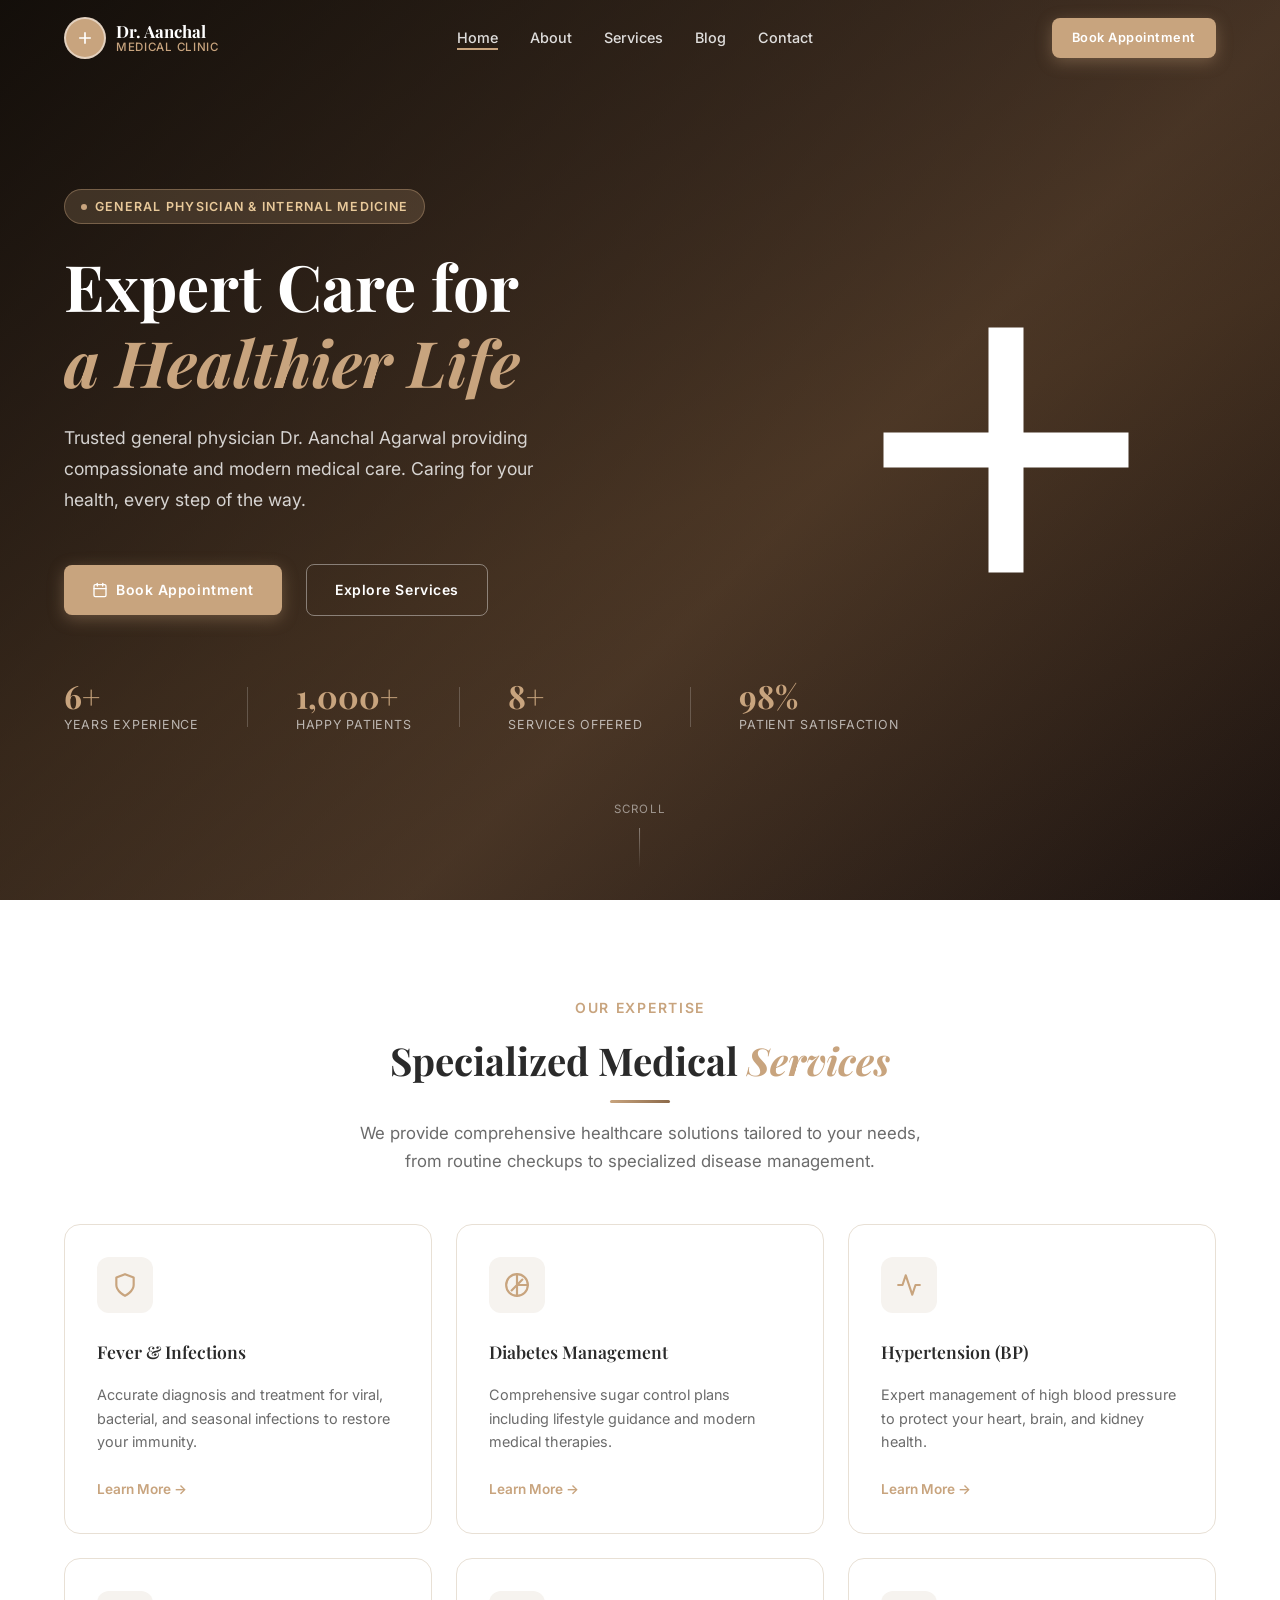
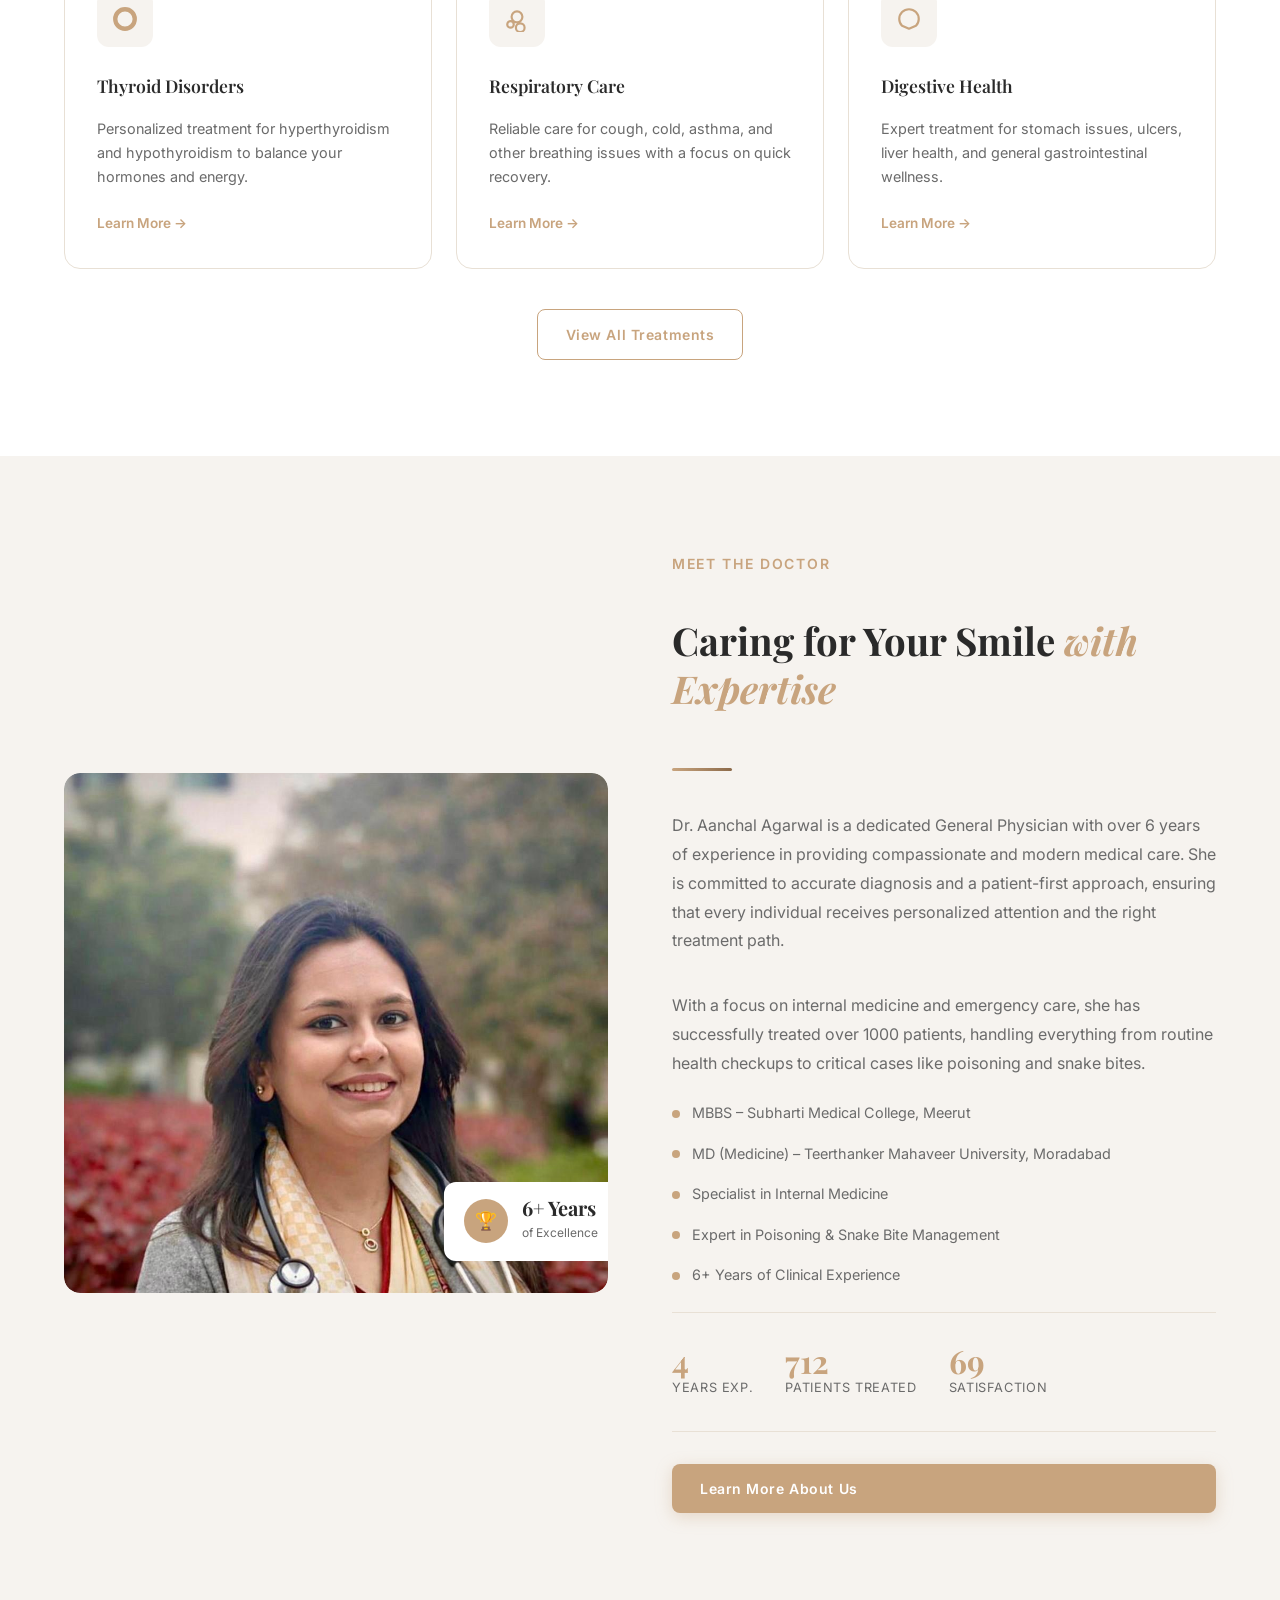
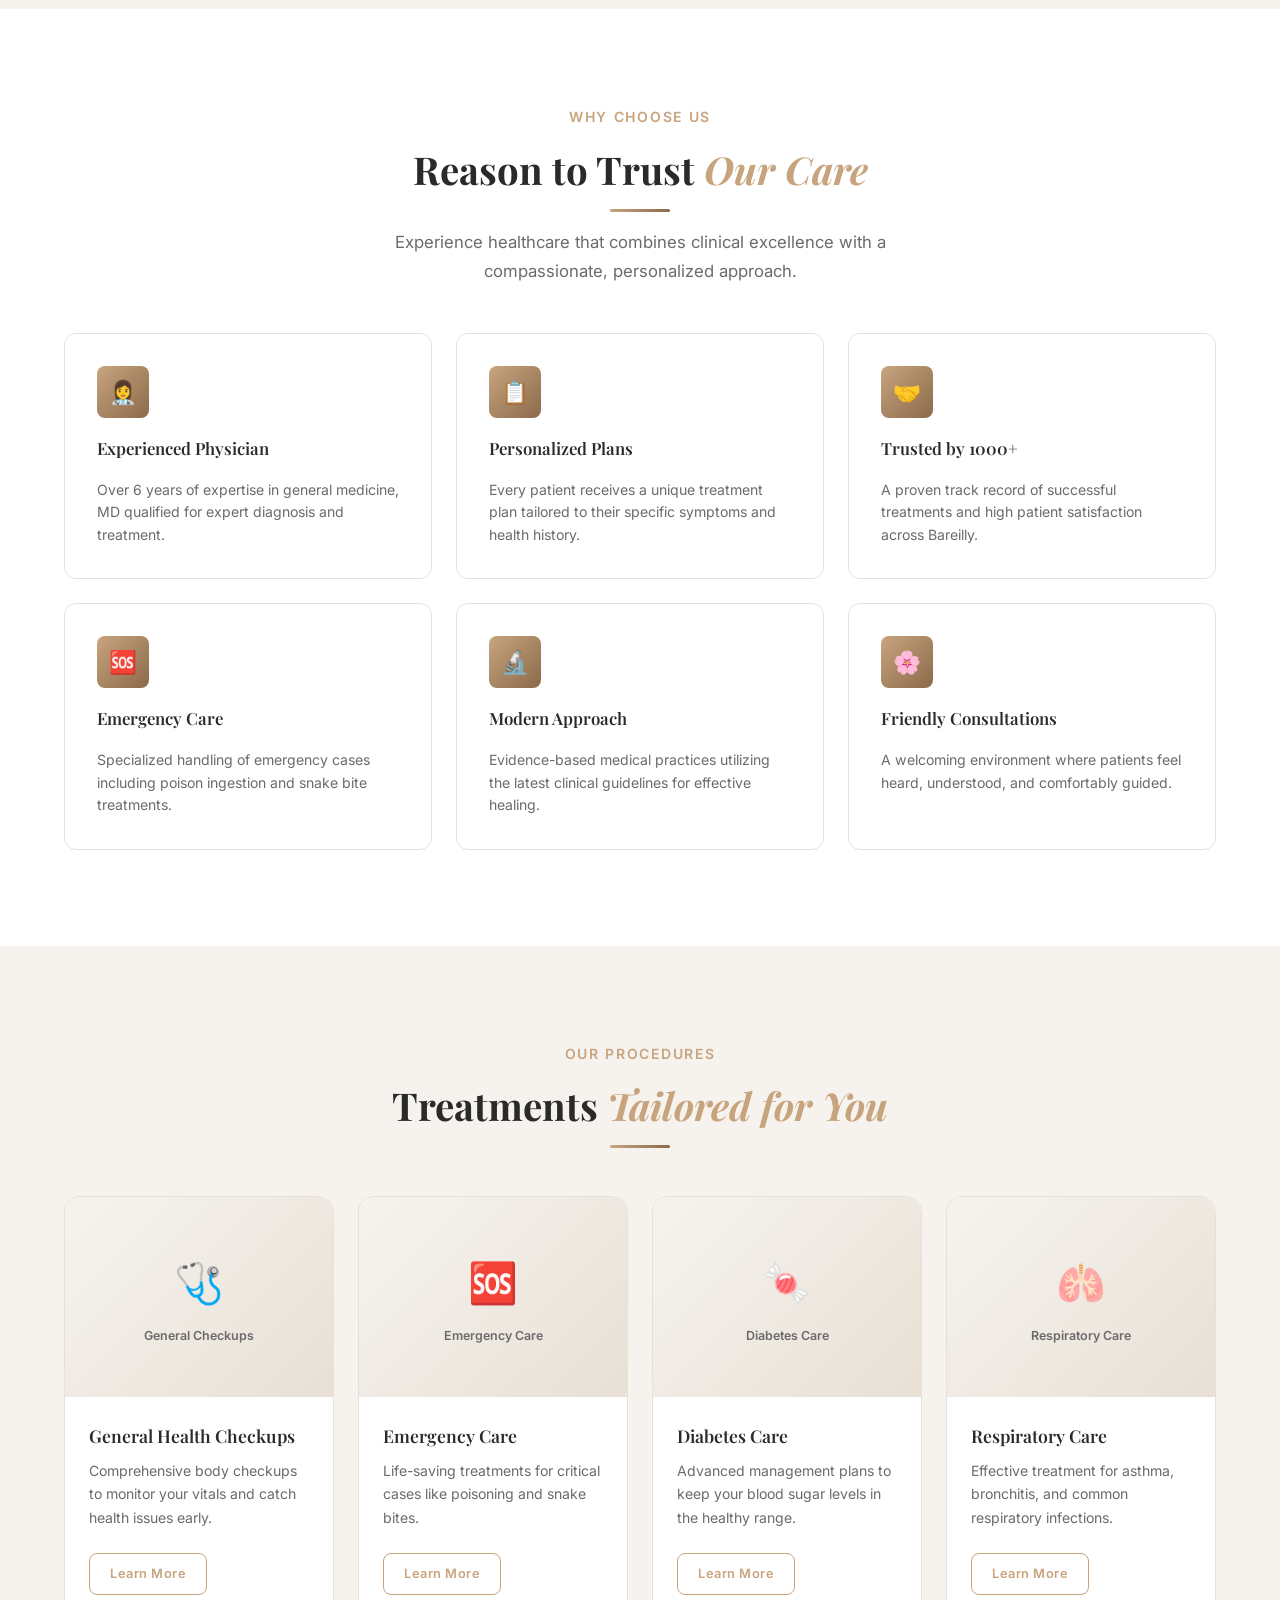
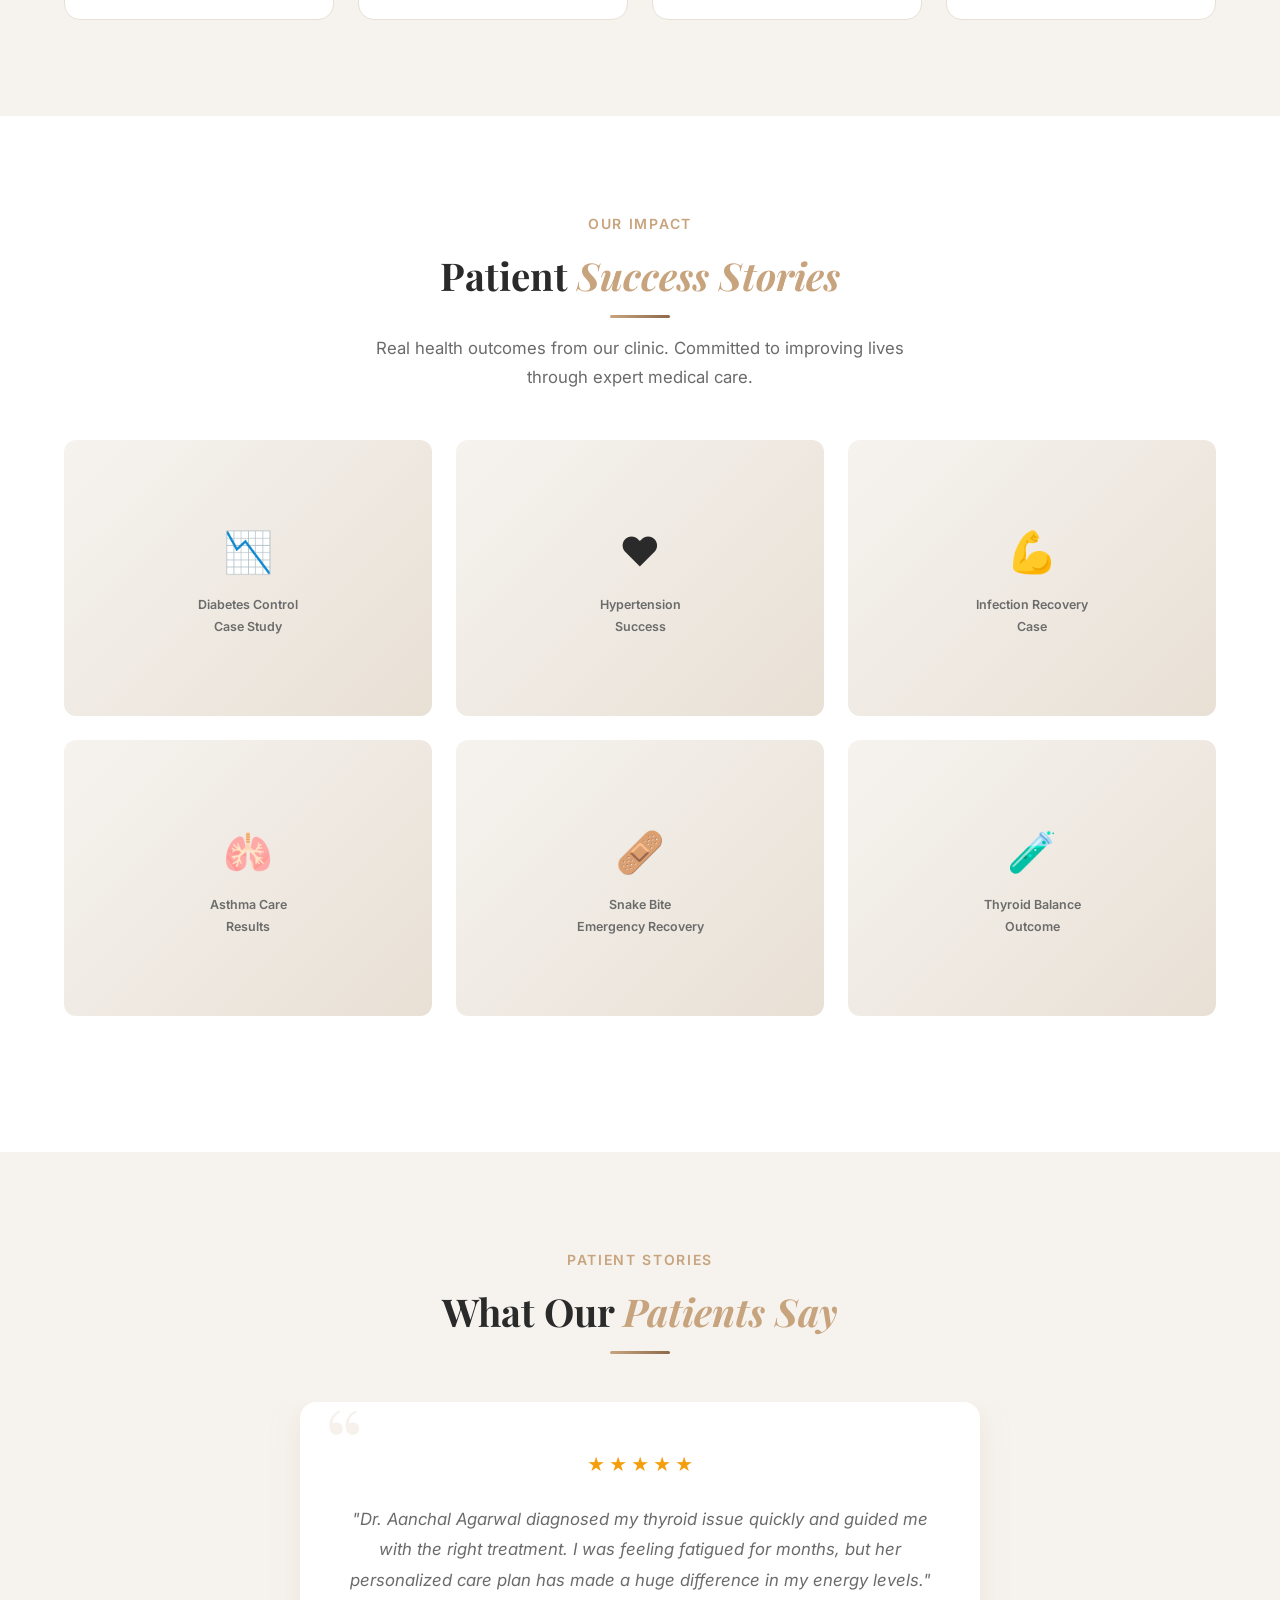
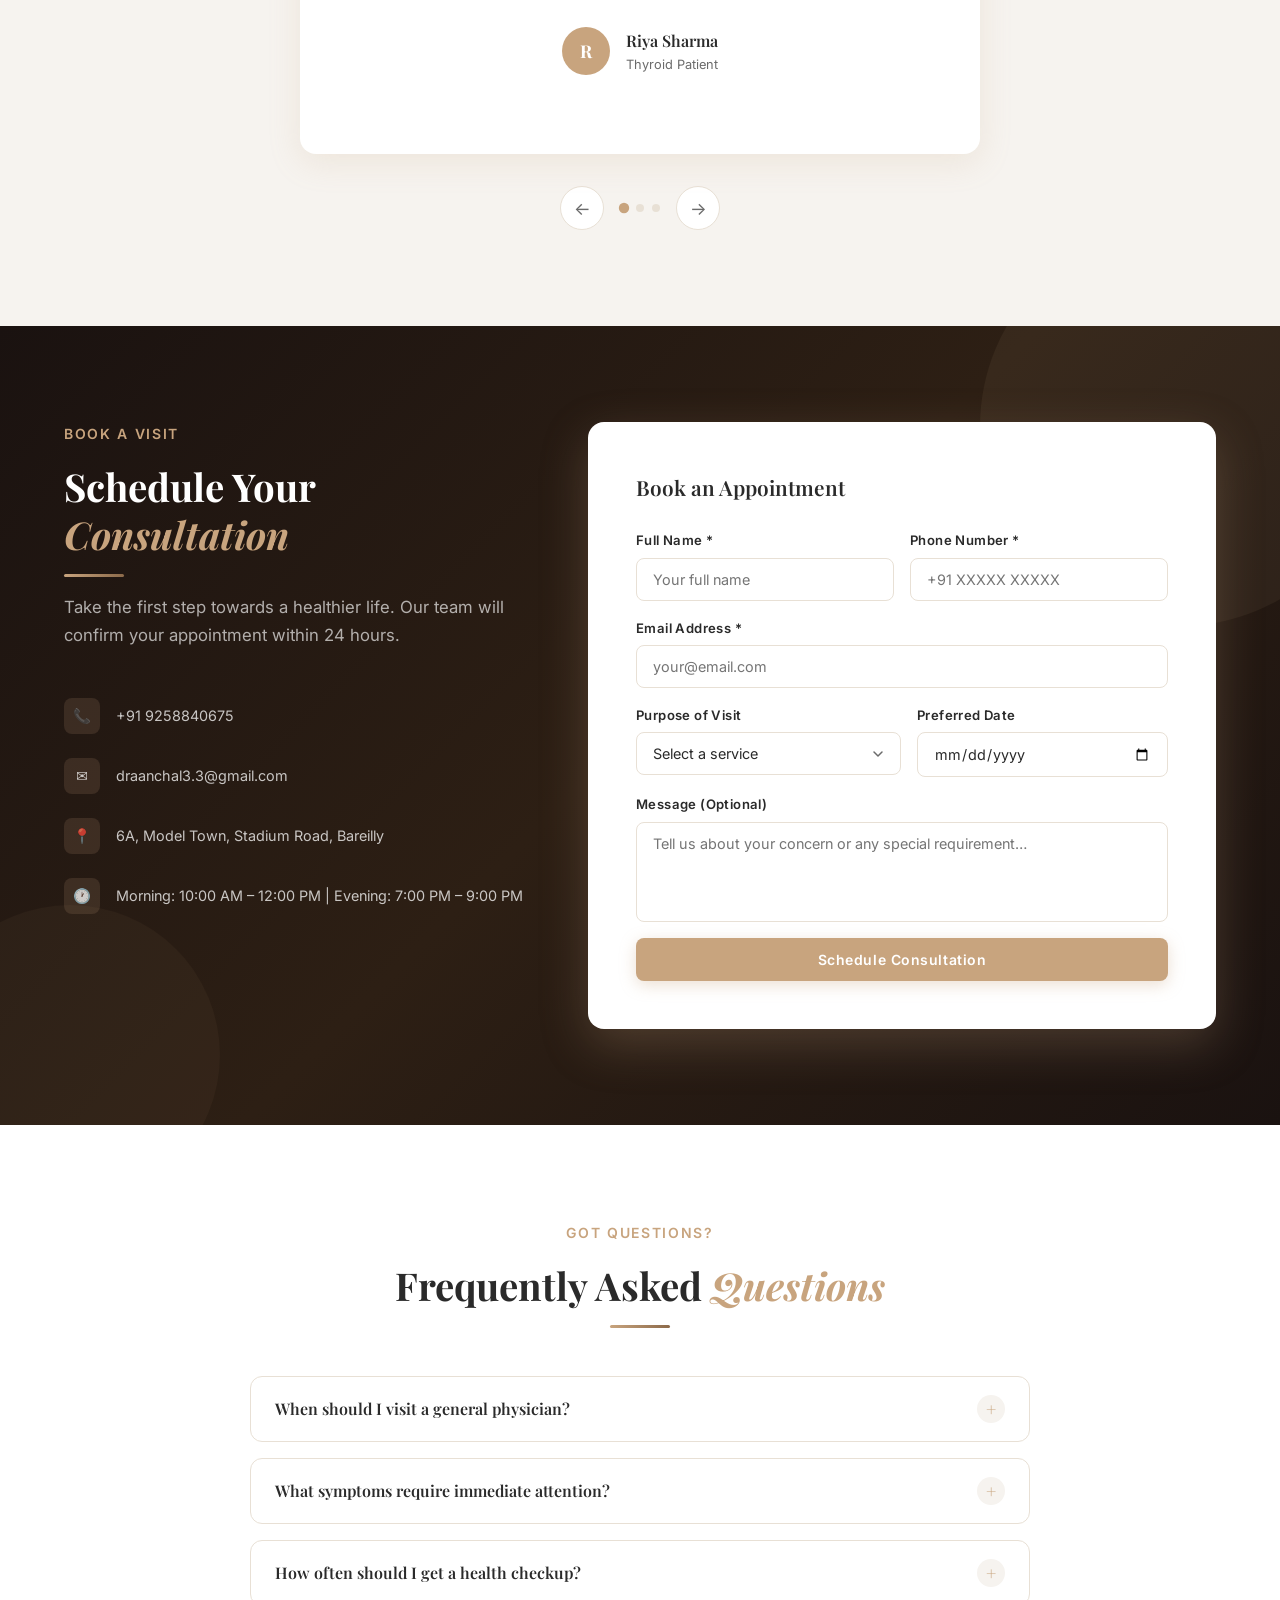
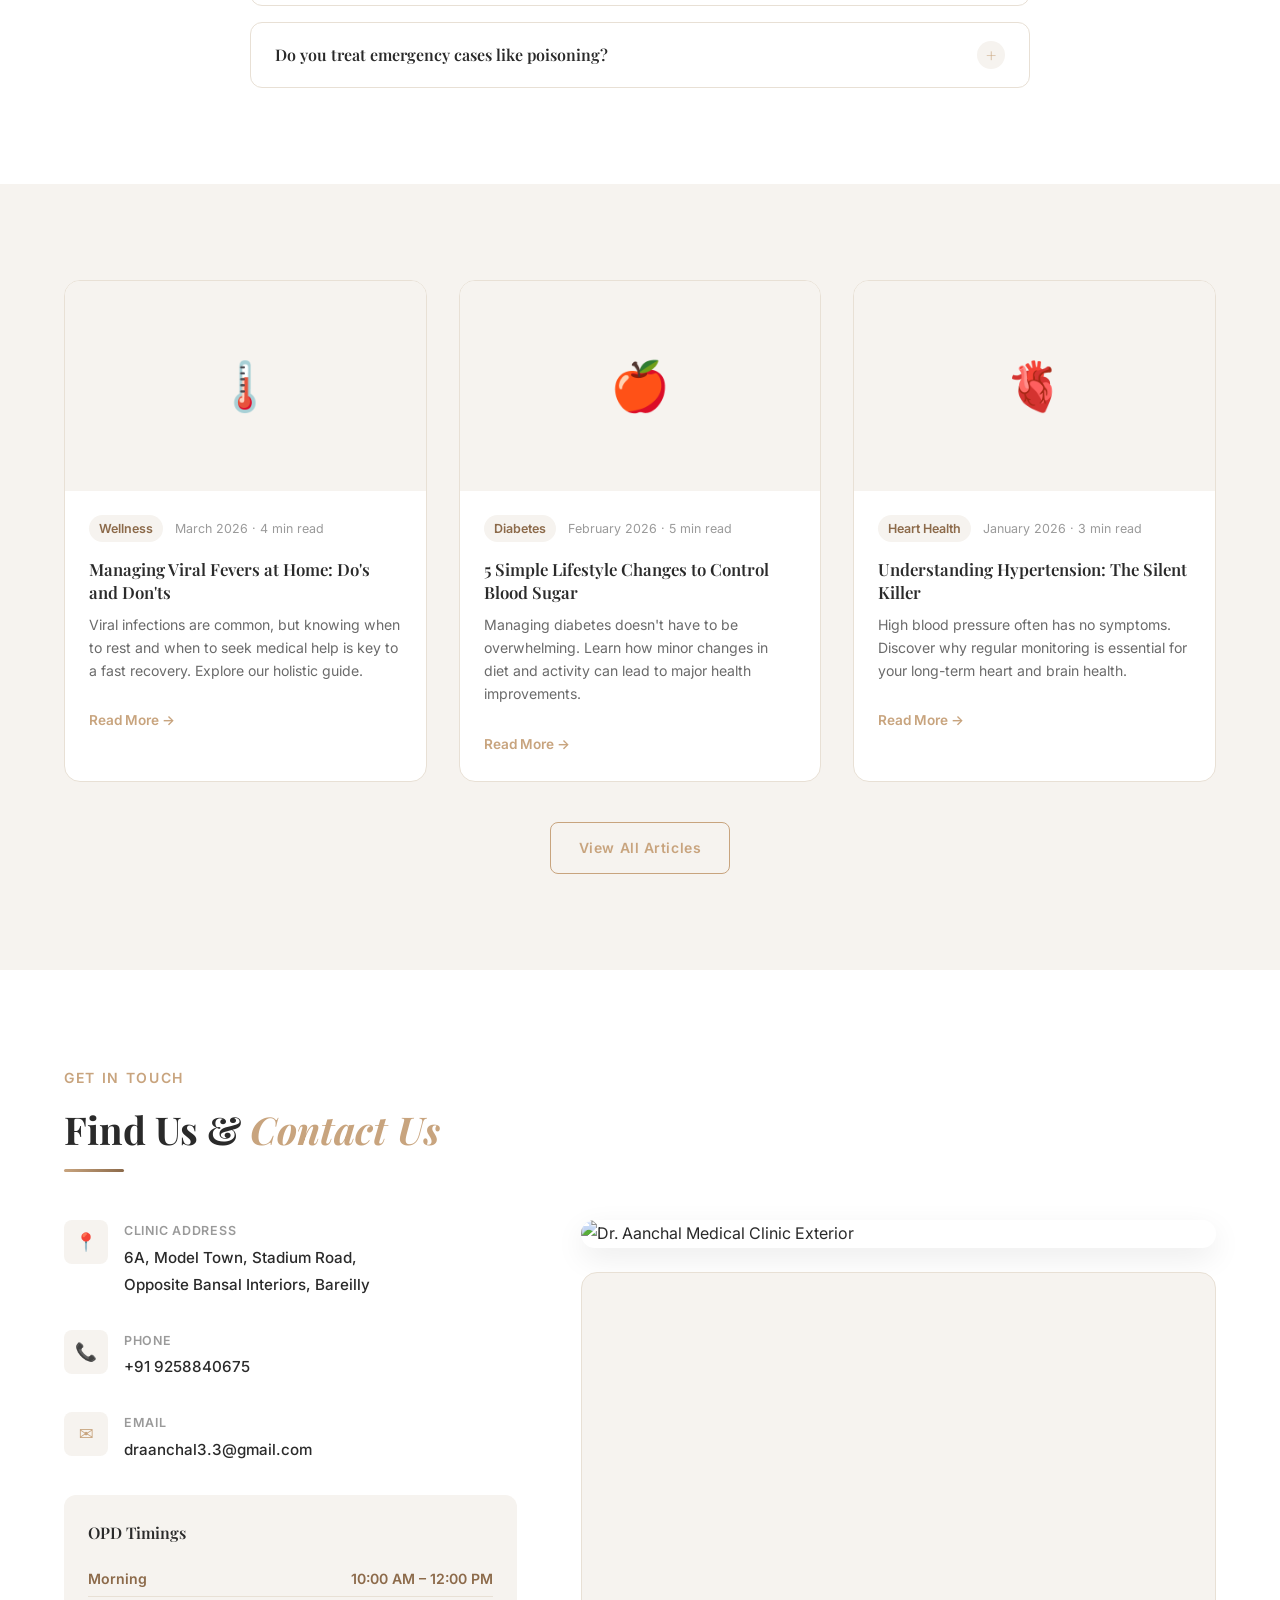
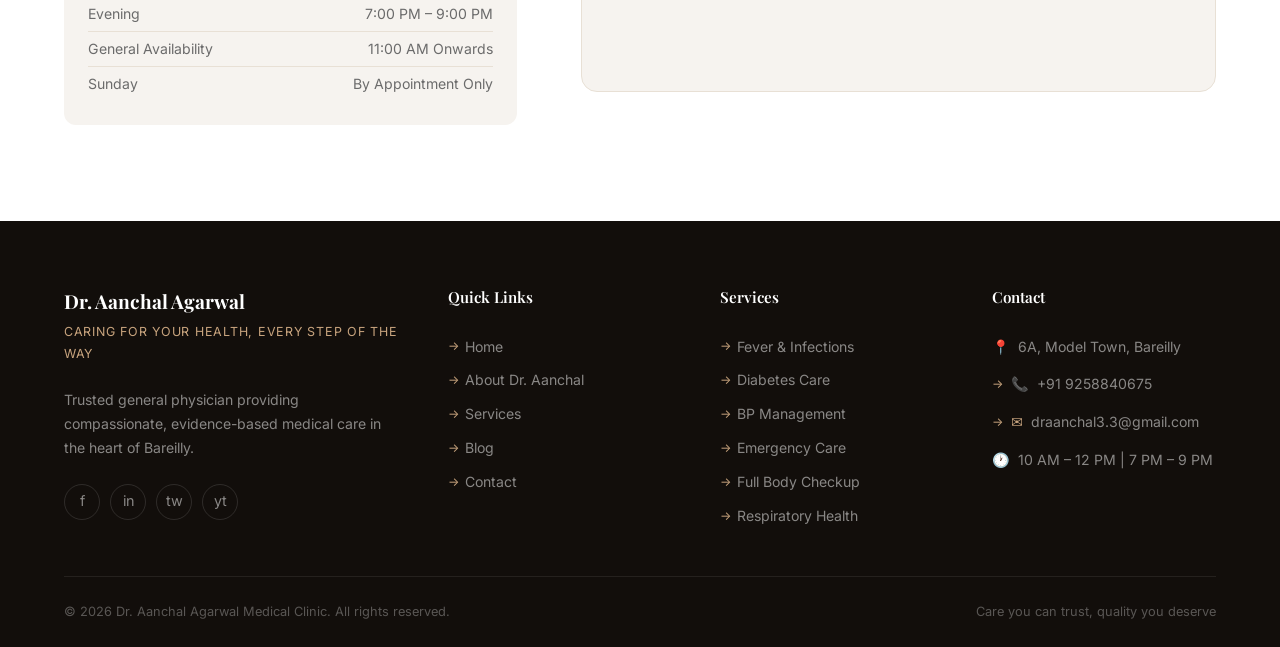
==== index.html @ d869d52b "Update site updates" ====
<!DOCTYPE html>
<html lang="en">
<head>
  <meta charset="UTF-8" />
  <meta name="viewport" content="width=device-width, initial-scale=1.0" />
  <meta name="description" content="Dr. Aanchal Agarwal – Expert General Physician providing compassionate and modern medical care. Specializing in fever treatment, diabetes management, BP control, and more." />
  <title>Dr. Aanchal Agarwal | Caring for Your Health – General Physician</title>
  <link rel="preconnect" href="https://fonts.googleapis.com" />
  <link rel="preconnect" href="https://fonts.gstatic.com" crossorigin />
  <link rel="stylesheet" href="assets/css/styles.css" />

  <!-- Inline SVG icon fallback for hero image -->
  <style>
    .hero__bg {
      background-image: linear-gradient(135deg, #2d1f14 0%, #1a1210 100%);
    }
    .services-grid { display: grid; grid-template-columns: repeat(3, 1fr); gap: 24px; }
    .about__grid { display: grid; grid-template-columns: 1fr 1fr; gap: 64px; align-items: center; }
    .why-grid { display: grid; grid-template-columns: repeat(3, 1fr); gap: 24px; }
    .treatments-grid { display: grid; grid-template-columns: repeat(4, 1fr); gap: 24px; }

    @media (max-width: 1024px) {
      .treatments-grid { grid-template-columns: repeat(2, 1fr); }
    }
    @media (max-width: 900px) {
      .services-grid { grid-template-columns: repeat(2, 1fr); }
      .why-grid { grid-template-columns: repeat(2, 1fr); }
      .treatments-grid { grid-template-columns: repeat(2, 1fr); }
    }
    @media (max-width: 600px) {
      .services-grid { grid-template-columns: 1fr; }
      .why-grid { grid-template-columns: 1fr; }
      .treatments-grid { grid-template-columns: 1fr; }
    }

    /* Hero gradient covers the whole height */
    .hero__bg {
      background: linear-gradient(160deg,
        #0f0b09 0%,
        #1e1410 30%,
        #2a1c12 55%,
        #1a1210 100%
      );
      opacity: 1 !important;
      animation: none !important;
    }
    /* Medical Cross SVG decoration */
    .hero__deco {
      position: absolute;
      right: 5%;
      top: 50%;
      transform: translateY(-50%);
      width: min(420px, 42vw);
      opacity: 0.08;
      pointer-events: none;
      animation: fadeIn 1s ease 1.2s both;
    }
    @media (max-width: 768px) { .hero__deco { display: none; } }
  </style>
</head>
<body>

<!-- ================================================================
     NAVBAR
     ================================================================ -->
<nav class="navbar" id="navbar" role="navigation" aria-label="Main navigation">
  <div class="navbar__inner">
    <a href="index.html" class="navbar__logo" aria-label="Dr. Aanchal Medical Clinic home">
      <div class="navbar__logo-icon" aria-hidden="true">
        <svg width="20" height="20" viewBox="0 0 24 24" fill="none" stroke="currentColor" stroke-width="2.2" stroke-linecap="round" stroke-linejoin="round">
          <path d="M19 13h-6v6h-2v-6H5v-2h6V5h2v6h6v2z" fill="currentColor" stroke="none"/>
        </svg>
      </div>
      <div class="navbar__logo-text">
        <span>Dr. Aanchal</span>
        <span>Medical Clinic</span>
      </div>
    </a>

    <ul class="navbar__nav" role="list">
      <li><a href="index.html" class="active">Home</a></li>
      <li><a href="about.html">About</a></li>
      <li><a href="services.html">Services</a></li>
      
      <li><a href="blog.html">Blog</a></li>
      <li><a href="contact.html">Contact</a></li>
    </ul>

    <div class="navbar__cta">
      <a href="#appointment" class="btn btn-primary btn-sm">Book Appointment</a>
    </div>

    <button class="navbar__hamburger" id="hamburger" aria-label="Toggle menu" aria-expanded="false">
      <span></span><span></span><span></span>
    </button>
  </div>
</nav>

<!-- Mobile Nav -->
<nav class="navbar__mobile" id="mobileNav" role="navigation" aria-label="Mobile navigation">
  <a href="index.html">Home</a>
  <a href="about.html">About</a>
  <a href="services.html">Services</a>
  
  <a href="blog.html">Blog</a>
  <a href="contact.html">Contact</a>
  <a href="#appointment" class="btn btn-primary" style="margin-top:8px">Book Appointment</a>
</nav>

<!-- ================================================================
     HERO SECTION
     ================================================================ -->
<section class="hero" id="top" aria-label="Hero">
  <div class="hero__bg" aria-hidden="true"></div>
  <div class="hero__gradient" aria-hidden="true"></div>

  <!-- Decorative Medical Cross -->
  <svg class="hero__deco" viewBox="0 0 24 24" fill="white" aria-hidden="true">
    <path d="M19 13h-6v6h-2v-6H5v-2h6V5h2v6h6v2z"/>
  </svg>

  <div class="hero__content">
    <div class="hero__badge" aria-label="Clinic designation">
      <span class="hero__badge-dot" aria-hidden="true"></span>
      General Physician &amp; Internal Medicine
    </div>

    <h1 class="hero__title">
      Expert Care for
      <em>a Healthier Life</em>
    </h1>

    <p class="hero__subtitle">
      Trusted general physician Dr. Aanchal Agarwal providing compassionate and modern medical care. Caring for your health, every step of the way.
    </p>

    <div class="hero__actions">
      <a href="#appointment" class="btn btn-primary">
        <svg width="16" height="16" viewBox="0 0 24 24" fill="none" stroke="currentColor" stroke-width="2" stroke-linecap="round" stroke-linejoin="round" aria-hidden="true"><rect x="3" y="4" width="18" height="18" rx="2"/><line x1="16" y1="2" x2="16" y2="6"/><line x1="8" y1="2" x2="8" y2="6"/><line x1="3" y1="10" x2="21" y2="10"/></svg>
        Book Appointment
      </a>
      <a href="#services" class="btn btn-outline" style="color:#fff; border-color:rgba(255,255,255,0.4);">
        Explore Services
      </a>
    </div>

    <div class="hero__stats">
      <div class="hero__stat">
        <div class="hero__stat-number" data-count="6" data-suffix="+">0</div>
        <div class="hero__stat-label">Years Experience</div>
      </div>
      <div class="hero__stat-divider" aria-hidden="true"></div>
      <div class="hero__stat">
        <div class="hero__stat-number" data-count="1000" data-suffix="+">0</div>
        <div class="hero__stat-label">Happy Patients</div>
      </div>
      <div class="hero__stat-divider" aria-hidden="true"></div>
      <div class="hero__stat">
        <div class="hero__stat-number" data-count="8" data-suffix="+">0</div>
        <div class="hero__stat-label">Services Offered</div>
      </div>
      <div class="hero__stat-divider" aria-hidden="true"></div>
      <div class="hero__stat">
        <div class="hero__stat-number" data-count="98" data-suffix="%">0</div>
        <div class="hero__stat-label">Patient Satisfaction</div>
      </div>
    </div>
  </div>

  <div class="hero__scroll" id="heroScroll" aria-label="Scroll down">
    <span>Scroll</span>
    <div class="hero__scroll-line" aria-hidden="true"></div>
  </div>
</section>

<!-- ================================================================
     SERVICES OVERVIEW
     ================================================================ -->
<section class="section" id="services" aria-labelledby="services-title">
  <div class="container">
    <div class="section-header section-header--center">
      <span class="section-label">Our Expertise</span>
      <h2 class="section-title" id="services-title">Specialized Medical <em>Services</em></h2>
      <div class="divider divider--center" aria-hidden="true"></div>
      <p class="section-desc">We provide comprehensive healthcare solutions tailored to your needs, from routine checkups to specialized disease management.</p>
    </div>

    <div class="services-grid">

      <!-- Service 1 -->
      <article class="service-card reveal" aria-label="Fever & Infections treatment">
        <div class="service-card__icon" aria-hidden="true">
          <svg width="26" height="26" viewBox="0 0 24 24" fill="none" stroke="#C8A47E" stroke-width="2" stroke-linecap="round" stroke-linejoin="round"><path d="M12 22s8-4 8-10V5l-8-3-8 3v7c0 6 8 10 8 10z"/></svg>
        </div>
        <h3 class="service-card__title">Fever &amp; Infections</h3>
        <p class="service-card__desc">Accurate diagnosis and treatment for viral, bacterial, and seasonal infections to restore your immunity.</p>
        <a href="services.html#fever" class="service-card__link">Learn More →</a>
      </article>

      <!-- Service 2 -->
      <article class="service-card reveal reveal-delay-1" aria-label="Diabetes Management">
        <div class="service-card__icon" aria-hidden="true">
          <svg width="26" height="26" viewBox="0 0 24 24" fill="none" stroke="#C8A47E" stroke-width="2" stroke-linecap="round" stroke-linejoin="round"><path d="M12 2v20m-5-5l10-10m-5 5h10"/><circle cx="12" cy="12" r="10"/></svg>
        </div>
        <h3 class="service-card__title">Diabetes Management</h3>
        <p class="service-card__desc">Comprehensive sugar control plans including lifestyle guidance and modern medical therapies.</p>
        <a href="services.html#diabetes" class="service-card__link">Learn More →</a>
      </article>

      <!-- Service 3 -->
      <article class="service-card reveal reveal-delay-2" aria-label="Blood Pressure treatment">
        <div class="service-card__icon" aria-hidden="true">
          <svg width="26" height="26" viewBox="0 0 24 24" fill="none" stroke="#C8A47E" stroke-width="2" stroke-linecap="round" stroke-linejoin="round"><path d="M22 12h-4l-3 9L9 3l-3 9H2"/></svg>
        </div>
        <h3 class="service-card__title">Hypertension (BP)</h3>
        <p class="service-card__desc">Expert management of high blood pressure to protect your heart, brain, and kidney health.</p>
        <a href="services.html#hypertension" class="service-card__link">Learn More →</a>
      </article>

      <!-- Service 4 -->
      <article class="service-card reveal" aria-label="Thyroid Disorders treatment">
        <div class="service-card__icon" aria-hidden="true">
          <svg width="26" height="26" viewBox="0 0 24 24" fill="none" stroke="#C8A47E" stroke-width="2" stroke-linecap="round" stroke-linejoin="round"><path d="M12 2C6.48 2 2 6.48 2 12s4.48 10 10 10 10-4.48 10-10S17.52 2 12 2zm0 18c-4.41 0-8-3.59-8-8s3.59-8 8-8 8 3.59 8 8-3.59 8-8 8z"/></svg>
        </div>
        <h3 class="service-card__title">Thyroid Disorders</h3>
        <p class="service-card__desc">Personalized treatment for hyperthyroidism and hypothyroidism to balance your hormones and energy.</p>
        <a href="services.html#thyroid" class="service-card__link">Learn More →</a>
      </article>

      <!-- Service 5 -->
      <article class="service-card reveal reveal-delay-1" aria-label="Respiratory Issues treatment">
        <div class="service-card__icon" aria-hidden="true">
          <svg width="26" height="26" viewBox="0 0 24 24" fill="none" stroke="#C8A47E" stroke-width="2" stroke-linecap="round" stroke-linejoin="round"><path d="M7 10a5 5 0 1 0 10 0 5 5 0 1 0-10 0zm4 10a4 4 0 1 0 8 0 4 4 0 1 0-8 0zm-8-3a3 3 0 1 0 6 0 3 3 0 1 0-6 0z"/></svg>
        </div>
        <h3 class="service-card__title">Respiratory Care</h3>
        <p class="service-card__desc">Reliable care for cough, cold, asthma, and other breathing issues with a focus on quick recovery.</p>
        <a href="services.html#respiratory" class="service-card__link">Learn More →</a>
      </article>

      <!-- Service 6 -->
      <article class="service-card reveal reveal-delay-2" aria-label="Digestive Issues treatment">
        <div class="service-card__icon" aria-hidden="true">
          <svg width="26" height="26" viewBox="0 0 24 24" fill="none" stroke="#C8A47E" stroke-width="2" stroke-linecap="round" stroke-linejoin="round"><path d="M12 3c-4.97 0-9 4.03-9 9 0 2.45 1 4.66 2.61 6.27L12 21l6.39-2.73C20 16.66 21 14.45 21 12c0-4.97-4.03-9-9-9z"/></svg>
        </div>
        <h3 class="service-card__title">Digestive Health</h3>
        <p class="service-card__desc">Expert treatment for stomach issues, ulcers, liver health, and general gastrointestinal wellness.</p>
        <a href="services.html#digestive" class="service-card__link">Learn More →</a>
      </article>

    </div>

    <div style="text-align:center; margin-top:40px;">
      <a href="services.html" class="btn btn-outline">View All Treatments</a>
    </div>
  </div>
</section>

<!-- ================================================================
     ABOUT THE DOCTOR
     ================================================================ -->
<section class="section section--alt" id="about" aria-labelledby="about-title">
  <div class="container">
    <div class="about__grid">

      <div class="about__image-wrap reveal">
        <img src="aanchal.jpeg" alt="Dr. Aanchal Agarwal" style="width:100%;height:520px;object-fit:cover;border-radius:16px;box-shadow:0 10px 30px rgba(0,0,0,0.08);" />
        <div class="about__badge">
          <div class="about__badge-icon" aria-hidden="true">🏆</div>
          <div class="about__badge-text">
            <span>6+ Years</span>
            <span>of Excellence</span>
          </div>
        </div>
      </div>

      <div class="about__content reveal reveal-delay-2">
        <span class="section-label">Meet the Doctor</span>
        <h2 class="section-title" id="about-title">Caring for Your Smile <em>with Expertise</em></h2>
        <div class="divider" aria-hidden="true"></div>

        <p class="about__bio">
          Dr. Aanchal Agarwal is a dedicated General Physician with over 6 years of experience in providing compassionate and modern medical care. She is committed to accurate diagnosis and a patient-first approach, ensuring that every individual receives personalized attention and the right treatment path.
        </p>
        <p class="about__bio" style="margin-top:12px;">
          With a focus on internal medicine and emergency care, she has successfully treated over 1000 patients, handling everything from routine health checkups to critical cases like poisoning and snake bites.
        </p>

        <div class="about__credentials">
          <div class="credential-item">
            <div class="credential-dot" aria-hidden="true"></div>
            <span>MBBS – Subharti Medical College, Meerut</span>
          </div>
          <div class="credential-item">
            <div class="credential-dot" aria-hidden="true"></div>
            <span>MD (Medicine) – Teerthanker Mahaveer University, Moradabad</span>
          </div>
          <div class="credential-item">
            <div class="credential-dot" aria-hidden="true"></div>
            <span>Specialist in Internal Medicine</span>
          </div>
          <div class="credential-item">
            <div class="credential-dot" aria-hidden="true"></div>
            <span>Expert in Poisoning &amp; Snake Bite Management</span>
          </div>
          <div class="credential-item">
            <div class="credential-dot" aria-hidden="true"></div>
            <span>6+ Years of Clinical Experience</span>
          </div>
        </div>

        <div class="about__stats">
          <div>
            <div class="about__stat-num" data-count="6" data-suffix="+">6+</div>
            <div class="about__stat-label">Years Exp.</div>
          </div>
          <div>
            <div class="about__stat-num" data-count="1000" data-suffix="+">1000+</div>
            <div class="about__stat-label">Patients Treated</div>
          </div>
          <div>
            <div class="about__stat-num" data-count="98" data-suffix="%">98%</div>
            <div class="about__stat-label">Satisfaction</div>
          </div>
        </div>

        <a href="about.html" class="btn btn-primary" style="margin-top: 8px;">Learn More About Us</a>
      </div>

    </div>
  </div>
</section>

<!-- ================================================================
     WHY CHOOSE US
     ================================================================ -->
<section class="section" id="why" aria-labelledby="why-title">
  <div class="container">
    <div class="section-header section-header--center">
      <span class="section-label">Why Choose Us</span>
      <h2 class="section-title" id="why-title">Reason to Trust <em>Our Care</em></h2>
      <div class="divider divider--center" aria-hidden="true"></div>
      <p class="section-desc">Experience healthcare that combines clinical excellence with a compassionate, personalized approach.</p>
    </div>

    <div class="why-grid">

      <div class="feature-card reveal">
        <div class="feature-card__icon" aria-hidden="true">👩‍⚕️</div>
        <h3 class="feature-card__title">Experienced Physician</h3>
        <p class="feature-card__desc">Over 6 years of expertise in general medicine, MD qualified for expert diagnosis and treatment.</p>
      </div>

      <div class="feature-card reveal reveal-delay-1">
        <div class="feature-card__icon" aria-hidden="true">📋</div>
        <h3 class="feature-card__title">Personalized Plans</h3>
        <p class="feature-card__desc">Every patient receives a unique treatment plan tailored to their specific symptoms and health history.</p>
      </div>

      <div class="feature-card reveal reveal-delay-2">
        <div class="feature-card__icon" aria-hidden="true">🤝</div>
        <h3 class="feature-card__title">Trusted by 1000+</h3>
        <p class="feature-card__desc">A proven track record of successful treatments and high patient satisfaction across Bareilly.</p>
      </div>

      <div class="feature-card reveal">
        <div class="feature-card__icon" aria-hidden="true">🆘</div>
        <h3 class="feature-card__title">Emergency Care</h3>
        <p class="feature-card__desc">Specialized handling of emergency cases including poison ingestion and snake bite treatments.</p>
      </div>

      <div class="feature-card reveal reveal-delay-1">
        <div class="feature-card__icon" aria-hidden="true">🔬</div>
        <h3 class="feature-card__title">Modern Approach</h3>
        <p class="feature-card__desc">Evidence-based medical practices utilizing the latest clinical guidelines for effective healing.</p>
      </div>

      <div class="feature-card reveal reveal-delay-2">
        <div class="feature-card__icon" aria-hidden="true">🌸</div>
        <h3 class="feature-card__title">Friendly Consultations</h3>
        <p class="feature-card__desc">A welcoming environment where patients feel heard, understood, and comfortably guided.</p>
      </div>

    </div>
  </div>
</section>

<!-- ================================================================
     TREATMENTS SECTION
     ================================================================ -->
<section class="section section--alt" id="treatments" aria-labelledby="treatments-title">
  <div class="container">
    <div class="section-header section-header--center">
      <span class="section-label">Our Procedures</span>
      <h2 class="section-title" id="treatments-title">Treatments <em>Tailored for You</em></h2>
      <div class="divider divider--center" aria-hidden="true"></div>
    </div>

    <div class="treatments-grid">

      <article class="treatment-card reveal">
        <div class="treatment-card__img">
          <div class="gallery-placeholder"><span>🩺</span><p>General Checkups</p></div>
        </div>
        <div class="treatment-card__body">
          <h3 class="treatment-card__title">General Health Checkups</h3>
          <p class="treatment-card__desc">Comprehensive body checkups to monitor your vitals and catch health issues early.</p>
          <a href="services.html#checkup" class="btn btn-outline btn-sm">Learn More</a>
        </div>
      </article>

      <article class="treatment-card reveal reveal-delay-1">
        <div class="treatment-card__img">
          <div class="gallery-placeholder"><span>🆘</span><p>Emergency Care</p></div>
        </div>
        <div class="treatment-card__body">
          <h3 class="treatment-card__title">Emergency Care</h3>
          <p class="treatment-card__desc">Life-saving treatments for critical cases like poisoning and snake bites.</p>
          <a href="services.html#emergency" class="btn btn-outline btn-sm">Learn More</a>
        </div>
      </article>

      <article class="treatment-card reveal reveal-delay-2">
        <div class="treatment-card__img">
          <div class="gallery-placeholder"><span>🍬</span><p>Diabetes Care</p></div>
        </div>
        <div class="treatment-card__body">
          <h3 class="treatment-card__title">Diabetes Care</h3>
          <p class="treatment-card__desc">Advanced management plans to keep your blood sugar levels in the healthy range.</p>
          <a href="services.html#diabetes" class="btn btn-outline btn-sm">Learn More</a>
        </div>
      </article>

      <article class="treatment-card reveal reveal-delay-3">
        <div class="treatment-card__img">
          <div class="gallery-placeholder"><span>🫁</span><p>Respiratory Care</p></div>
        </div>
        <div class="treatment-card__body">
          <h3 class="treatment-card__title">Respiratory Care</h3>
          <p class="treatment-card__desc">Effective treatment for asthma, bronchitis, and common respiratory infections.</p>
          <a href="services.html#respiratory" class="btn btn-outline btn-sm">Learn More</a>
        </div>
      </article>

    </div>
  </div>
</section>

<!-- ================================================================
     BEFORE / AFTER GALLERY
     ================================================================ -->
<section class="section" id="gallery" aria-labelledby="gallery-title">
  <div class="container">
    <div class="section-header section-header--center">
      <span class="section-label">Our Impact</span>
      <h2 class="section-title" id="gallery-title">Patient <em>Success Stories</em></h2>
      <div class="divider divider--center" aria-hidden="true"></div>
      <p class="section-desc">Real health outcomes from our clinic. Committed to improving lives through expert medical care.</p>
    </div>

    <div class="gallery-grid">

      <div class="gallery-item reveal">
        <div class="gallery-placeholder">
          <span>📉</span>
          <p>Diabetes Control<br>Case Study</p>
        </div>
        <div class="gallery-item__overlay">
          <div>
            <div class="gallery-item__label">Diabetes Management</div>
            <div class="gallery-item__sublabel">HBA1C reduced significantly</div>
          </div>
        </div>
      </div>

      <div class="gallery-item reveal reveal-delay-1">
        <div class="gallery-placeholder">
          <span>❤️</span>
          <p>Hypertension<br>Success</p>
        </div>
        <div class="gallery-item__overlay">
          <div>
            <div class="gallery-item__label">BP Control</div>
            <div class="gallery-item__sublabel">Stable readings maintained</div>
          </div>
        </div>
      </div>

      <div class="gallery-item reveal reveal-delay-2">
        <div class="gallery-placeholder">
          <span>💪</span>
          <p>Infection Recovery<br>Case</p>
        </div>
        <div class="gallery-item__overlay">
          <div>
            <div class="gallery-item__label">Severe Viral Fever</div>
            <div class="gallery-item__sublabel">Full recovery in 5 days</div>
          </div>
        </div>
      </div>

      <div class="gallery-item reveal">
        <div class="gallery-placeholder">
          <span>🫁</span>
          <p>Asthma Care<br>Results</p>
        </div>
        <div class="gallery-item__overlay">
          <div>
            <div class="gallery-item__label">Respiratory Health</div>
            <div class="gallery-item__sublabel">Improved breathing capacity</div>
          </div>
        </div>
      </div>

      <div class="gallery-item reveal reveal-delay-1">
        <div class="gallery-placeholder">
          <span>🩹</span>
          <p>Snake Bite<br>Emergency Recovery</p>
        </div>
        <div class="gallery-item__overlay">
          <div>
            <div class="gallery-item__label">Emergency Care</div>
            <div class="gallery-item__sublabel">Critical case stabilized</div>
          </div>
        </div>
      </div>

      <div class="gallery-item reveal reveal-delay-2">
        <div class="gallery-placeholder">
          <span>🧪</span>
          <p>Thyroid Balance<br>Outcome</p>
        </div>
        <div class="gallery-item__overlay">
          <div>
            <div class="gallery-item__label">Thyroid Management</div>
            <div class="gallery-item__sublabel">Hormonal balance restored</div>
          </div>
        </div>
      </div>

    </div>

    <div style="text-align:center;margin-top:40px;">
      
    </div>
  </div>
</section>

<!-- ================================================================
     TESTIMONIALS
     ================================================================ -->
<section class="section section--alt" id="testimonials" aria-labelledby="testimonials-title">
  <div class="container">
    <div class="section-header section-header--center">
      <span class="section-label">Patient Stories</span>
      <h2 class="section-title" id="testimonials-title">What Our <em>Patients Say</em></h2>
      <div class="divider divider--center" aria-hidden="true"></div>
    </div>

    <div class="testimonials-carousel" aria-label="Patient testimonials carousel">
      <div class="testimonials-track" id="testimonialsTrack">

        <!-- Review 1 -->
        <div class="testimonial-card">
          <div class="testimonial-inner">
            <div class="testimonial__stars" aria-label="5 out of 5 stars">
              <span class="star" aria-hidden="true">★</span>
              <span class="star" aria-hidden="true">★</span>
              <span class="star" aria-hidden="true">★</span>
              <span class="star" aria-hidden="true">★</span>
              <span class="star" aria-hidden="true">★</span>
            </div>
            <p class="testimonial__text">
              "Dr. Aanchal Agarwal diagnosed my thyroid issue quickly and guided me with the right treatment. I was feeling fatigued for months, but her personalized care plan has made a huge difference in my energy levels."
            </p>
            <div class="testimonial__author">
              <div class="testimonial__avatar" aria-hidden="true">R</div>
              <div>
                <div class="testimonial__name">Riya Sharma</div>
                <div class="testimonial__role">Thyroid Patient</div>
              </div>
            </div>
          </div>
        </div>

        <!-- Review 2 -->
        <div class="testimonial-card">
          <div class="testimonial-inner">
            <div class="testimonial__stars" aria-label="5 out of 5 stars">
              <span class="star" aria-hidden="true">★</span>
              <span class="star" aria-hidden="true">★</span>
              <span class="star" aria-hidden="true">★</span>
              <span class="star" aria-hidden="true">★</span>
              <span class="star" aria-hidden="true">★</span>
            </div>
            <p class="testimonial__text">
              "I visited her for chronic diabetes management. The lifestyle changes she suggested combined with the medicine worked wonders. She is very patient and explains the 'why' behind every pill. Truly a trusted doctor."
            </p>
            <div class="testimonial__author">
              <div class="testimonial__avatar" aria-hidden="true">A</div>
              <div>
                <div class="testimonial__name">Arjun Patel</div>
                <div class="testimonial__role">Diabetes Patient</div>
              </div>
            </div>
          </div>
        </div>

        <!-- Review 3 -->
        <div class="testimonial-card">
          <div class="testimonial-inner">
            <div class="testimonial__stars" aria-label="5 out of 5 stars">
              <span class="star" aria-hidden="true">★</span>
              <span class="star" aria-hidden="true">★</span>
              <span class="star" aria-hidden="true">★</span>
              <span class="star" aria-hidden="true">★</span>
              <span class="star" aria-hidden="true">★</span>
            </div>
            <p class="testimonial__text">
              "When my father had a severe respiratory issue at night, Dr. Aanchal's guidance was life-saving. Her diagnosis is incredibly accurate, and her approach is very comforting. Highly recommended for any medical concerns."
            </p>
            <div class="testimonial__author">
              <div class="testimonial__avatar" aria-hidden="true">M</div>
              <div>
                <div class="testimonial__name">Megha Kapoor</div>
                <div class="testimonial__role">Respiratory Patient</div>
              </div>
            </div>
          </div>
        </div>

      </div>

      <div class="carousel-controls" aria-label="Carousel navigation">
        <button class="carousel-btn" id="carouselPrev" aria-label="Previous testimonial">&#8592;</button>
        <div class="carousel-dots" role="tablist" aria-label="Testimonial slides">
          <div class="carousel-dot active" role="tab" aria-label="Slide 1" aria-selected="true"></div>
          <div class="carousel-dot" role="tab" aria-label="Slide 2" aria-selected="false"></div>
          <div class="carousel-dot" role="tab" aria-label="Slide 3" aria-selected="false"></div>
        </div>
        <button class="carousel-btn" id="carouselNext" aria-label="Next testimonial">&#8594;</button>
      </div>
    </div>
  </div>
</section>

<!-- ================================================================
     APPOINTMENT BOOKING FORM
     ================================================================ -->
<section class="section appointment-section" id="appointment" aria-labelledby="appointment-title">
  <div class="container">
    <div class="appointment-grid">

      <div class="appointment__info reveal">
        <span class="section-label">Book a Visit</span>
        <h2 class="section-title" id="appointment-title">Schedule Your <em>Consultation</em></h2>
        <div class="divider" aria-hidden="true"></div>
        <p class="section-desc">Take the first step towards a healthier life. Our team will confirm your appointment within 24 hours.</p>

          <div class="appointment__info-items">
          <div class="appointment__info-item">
            <div class="appointment__info-item-icon" aria-hidden="true">📞</div>
            <span>+91 9258840675</span>
          </div>
          <div class="appointment__info-item">
            <div class="appointment__info-item-icon" aria-hidden="true">✉️</div>
            <span>draanchal3.3@gmail.com</span>
          </div>
          <div class="appointment__info-item">
            <div class="appointment__info-item-icon" aria-hidden="true">📍</div>
            <span>6A, Model Town, Stadium Road, Bareilly</span>
          </div>
          <div class="appointment__info-item">
            <div class="appointment__info-item-icon" aria-hidden="true">🕐</div>
            <span>Morning: 10:00 AM – 12:00 PM | Evening: 7:00 PM – 9:00 PM</span>
          </div>
        </div>
      </div>

      <div class="reveal reveal-delay-2">
        <form class="appointment-form" id="appointmentForm" novalidate aria-label="Appointment booking form">
          <h3 style="font-family:var(--font-heading);font-size:1.3rem;font-weight:600;margin-bottom:24px;color:var(--color-text);">Book an Appointment</h3>

          <div class="form-row">
            <div class="form-group">
              <label for="fname">Full Name *</label>
              <input type="text" id="fname" name="name" placeholder="Your full name" required aria-required="true" />
            </div>
            <div class="form-group">
              <label for="fphone">Phone Number *</label>
              <input type="tel" id="fphone" name="phone" placeholder="+91 XXXXX XXXXX" required aria-required="true" />
            </div>
          </div>

          <div class="form-group">
            <label for="femail">Email Address *</label>
            <input type="email" id="femail" name="email" placeholder="your@email.com" required aria-required="true" />
          </div>

          <div class="form-row">
            <div class="form-group">
              <label for="ftreatment">Purpose of Visit</label>
              <select id="ftreatment" name="treatment">
                <option value="" disabled selected>Select a service</option>
                <option>General Consultation</option>
                <option>Fever &amp; Infections</option>
                <option>Diabetes Management</option>
                <option>Blood Pressure (Hypertension)</option>
                <option>Thyroid Disorders</option>
                <option>Respiratory Issues</option>
                <option>Digestive Issues</option>
                <option>General Health Checkup</option>
                <option>Emergency Care</option>
              </select>
            </div>
            <div class="form-group">
              <label for="fdate">Preferred Date</label>
              <input type="date" id="fdate" name="date" />
            </div>
          </div>

          <div class="form-group">
            <label for="fmessage">Message (Optional)</label>
            <textarea id="fmessage" name="message" placeholder="Tell us about your concern or any special requirement…"></textarea>
          </div>

          <button type="submit" class="btn btn-primary" style="width:100%;justify-content:center;">
            Schedule Consultation
          </button>
        </form>

        <div class="form-success" id="formSuccess" role="alert" aria-live="polite">
          <div style="font-size:2.5rem;margin-bottom:12px;">✅</div>
          <h4 style="font-family:var(--font-heading);font-size:1.2rem;color:var(--color-primary-dark);margin-bottom:8px;">Thank You!</h4>
          <p style="color:var(--color-text-muted);font-size:0.95rem;">Your appointment request has been received. We'll call you within 24 hours to confirm your slot.</p>
        </div>
      </div>

    </div>
  </div>
</section>

<!-- ================================================================
     FAQ
     ================================================================ -->
<section class="section" id="faq" aria-labelledby="faq-title">
  <div class="container">
    <div class="section-header section-header--center">
      <span class="section-label">Got Questions?</span>
      <h2 class="section-title" id="faq-title">Frequently Asked <em>Questions</em></h2>
      <div class="divider divider--center" aria-hidden="true"></div>
    </div>

    <div class="faq-list" role="list">

      <div class="faq-item" role="listitem">
        <button class="faq-question" aria-expanded="false" aria-controls="faq1">
          When should I visit a general physician?
          <span class="faq-icon" aria-hidden="true">+</span>
        </button>
        <div class="faq-answer" id="faq1" role="region">
          <div class="faq-answer-inner">
            You should visit a general physician for any non-emergency health concerns, persistent symptoms like fever, cough, or pain, and for management of chronic conditions like diabetes or BP. Regular checkups are also recommended to monitor your overall health and catch potential issues early.
          </div>
        </div>
      </div>

      <div class="faq-item" role="listitem">
        <button class="faq-question" aria-expanded="false" aria-controls="faq2">
          What symptoms require immediate attention?
          <span class="faq-icon" aria-hidden="true">+</span>
        </button>
        <div class="faq-answer" id="faq2" role="region">
          <div class="faq-answer-inner">
            Symptoms like high-grade fever, chest pain, difficulty breathing, severe abdominal pain, or suspected poisoning/snake bite require immediate medical attention. Dr. Aanchal's clinic is equipped to handle such emergencies with priority care.
          </div>
        </div>
      </div>

      <div class="faq-item" role="listitem">
        <button class="faq-question" aria-expanded="false" aria-controls="faq3">
          How often should I get a health checkup?
          <span class="faq-icon" aria-hidden="true">+</span>
        </button>
        <div class="faq-answer" id="faq3" role="region">
          <div class="faq-answer-inner">
            For healthy adults, an annual comprehensive health checkup is usually sufficient. However, if you have chronic conditions like diabetes or hypertension, more frequent visits (every 3-6 months) may be necessary to monitor and adjust your treatment plan.
          </div>
        </div>
      </div>

      <div class="faq-item" role="listitem">
        <button class="faq-question" aria-expanded="false" aria-controls="faq4">
          Do you treat emergency cases like poisoning?
          <span class="faq-icon" aria-hidden="true">+</span>
        </button>
        <div class="faq-answer" id="faq4" role="region">
          <div class="faq-answer-inner">
            Yes, Dr. Aanchal has extensive experience in managing emergency medical cases, including poison ingestion and snake bite treatments. We prioritize emergency cases and provide rapid stabilization and treatment.
          </div>
        </div>
      </div>

    </div>
  </div>
</section>

<!-- ================================================================
     BLOG PREVIEW
     ================================================================ -->
<section class="section section--alt" id="blog" aria-labelledby="blog-title">
  <div class="container">
    <div class="grid-3">

      <article class="blog-card reveal">
        <div class="blog-card__img">🌡️</div>
        <div class="blog-card__body">
          <div class="blog-card__meta">
            <span class="blog-card__tag">Wellness</span>
            <span>March 2026 · 4 min read</span>
          </div>
          <h3 class="blog-card__title">Managing Viral Fevers at Home: Do's and Don'ts</h3>
          <p class="blog-card__excerpt">Viral infections are common, but knowing when to rest and when to seek medical help is key to a fast recovery. Explore our holistic guide.</p>
          <a href="blog.html" class="blog-card__link">Read More →</a>
        </div>
      </article>

      <article class="blog-card reveal reveal-delay-1">
        <div class="blog-card__img">🍎</div>
        <div class="blog-card__body">
          <div class="blog-card__meta">
            <span class="blog-card__tag">Diabetes</span>
            <span>February 2026 · 5 min read</span>
          </div>
          <h3 class="blog-card__title">5 Simple Lifestyle Changes to Control Blood Sugar</h3>
          <p class="blog-card__excerpt">Managing diabetes doesn't have to be overwhelming. Learn how minor changes in diet and activity can lead to major health improvements.</p>
          <a href="blog.html" class="blog-card__link">Read More →</a>
        </div>
      </article>

      <article class="blog-card reveal reveal-delay-2">
        <div class="blog-card__img">🫀</div>
        <div class="blog-card__body">
          <div class="blog-card__meta">
            <span class="blog-card__tag">Heart Health</span>
            <span>January 2026 · 3 min read</span>
          </div>
          <h3 class="blog-card__title">Understanding Hypertension: The Silent Killer</h3>
          <p class="blog-card__excerpt">High blood pressure often has no symptoms. Discover why regular monitoring is essential for your long-term heart and brain health.</p>
          <a href="blog.html" class="blog-card__link">Read More →</a>
        </div>
      </article>

    </div>

    <div style="text-align:center;margin-top:40px;">
      <a href="blog.html" class="btn btn-outline">View All Articles</a>
    </div>
  </div>
</section>

<!-- ================================================================
     CONTACT SECTION
     ================================================================ -->
<section class="section" id="contact" aria-labelledby="contact-title">
  <div class="container">
    <div class="section-header">
      <span class="section-label">Get In Touch</span>
      <h2 class="section-title" id="contact-title">Find Us &amp; <em>Contact Us</em></h2>
      <div class="divider" aria-hidden="true"></div>
    </div>

    <div class="contact-grid">

      <div class="contact-info reveal">

        <div class="contact-item">
          <div class="contact-item__icon" aria-hidden="true">📍</div>
          <div>
            <span class="contact-item__label">Clinic Address</span>
            <span class="contact-item__value">6A, Model Town, Stadium Road,<br>Opposite Bansal Interiors, Bareilly</span>
          </div>
        </div>

        <div class="contact-item">
          <div class="contact-item__icon" aria-hidden="true">📞</div>
          <div>
            <span class="contact-item__label">Phone</span>
            <a href="tel:+919258840675" class="contact-item__value">+91 9258840675</a>
          </div>
        </div>

        <div class="contact-item">
          <div class="contact-item__icon" aria-hidden="true">✉️</div>
          <div>
            <span class="contact-item__label">Email</span>
            <a href="mailto:draanchal3.3@gmail.com" class="contact-item__value">draanchal3.3@gmail.com</a>
          </div>
        </div>

        <div class="working-hours">
          <h4>OPD Timings</h4>
          <div class="hours-row today"><span>Morning</span><span>10:00 AM – 12:00 PM</span></div>
          <div class="hours-row"><span>Evening</span><span>7:00 PM – 9:00 PM</span></div>
          <div class="hours-row highlight"><span>General Availability</span><span>11:00 AM Onwards</span></div>
          <div class="hours-row"><span>Sunday</span><span>By Appointment Only</span></div>
        </div>

      </div>

      <div class="reveal reveal-delay-2" style="display:flex; flex-direction:column; gap:24px;">
        <img src="clinic.jpeg" alt="Dr. Aanchal Medical Clinic Exterior" style="width:100%; height:auto; border-radius:16px; box-shadow:0 10px 30px rgba(0,0,0,0.08);" />
        <div class="map-placeholder" style="height:420px; width:100%; border-radius:16px; overflow:hidden;">
          <iframe
            src="https://www.google.com/maps/embed?pb=!1m18!1m12!1m3!1d3502.1!2d77.2!3d28.6!2m3!1f0!2f0!3f0!3m2!1i1024!2i768!4f13.1!3m3!1m2!1s0x0%3A0x0!2zMjjCsDM2JzAwLjAiTiA3N8KwMTInMDAuMCJF!5e0!3m2!1sen!2sin!4v1234567890"
            loading="lazy"
            allowfullscreen
            referrerpolicy="no-referrer-when-downgrade"
            title="Dr. Aanchal Medical Clinic Location"
            style="width:100%;height:100%;border:none;border-radius:16px;"
          ></iframe>
        </div>
      </div>

    </div>
  </div>
</section>

<!-- ================================================================
     FOOTER
     ================================================================ -->
<footer class="footer" role="contentinfo" aria-label="Site footer">
  <div class="container">
    <div class="footer__top">

      <div>
        <div class="footer__brand-name">Dr. Aanchal Agarwal</div>
        <span class="footer__brand-tagline">Caring for Your Health, Every Step of the Way</span>
        <p class="footer__brand-desc">Trusted general physician providing compassionate, evidence-based medical care in the heart of Bareilly.</p>
        <div class="footer__social" aria-label="Social media links">
          <a href="#" class="social-link" aria-label="Facebook">f</a>
          <a href="#" class="social-link" aria-label="Instagram">in</a>
          <a href="#" class="social-link" aria-label="Twitter">tw</a>
          <a href="#" class="social-link" aria-label="YouTube">yt</a>
        </div>
      </div>

      <div>
        <h4 class="footer__col-title">Quick Links</h4>
        <ul class="footer__links" role="list">
          <li><a href="index.html">Home</a></li>
          <li><a href="about.html">About Dr. Aanchal</a></li>
          <li><a href="services.html">Services</a></li>
          
          <li><a href="blog.html">Blog</a></li>
          <li><a href="contact.html">Contact</a></li>
        </ul>
      </div>

      <div>
        <h4 class="footer__col-title">Services</h4>
        <ul class="footer__links" role="list">
          <li><a href="services.html#fever">Fever &amp; Infections</a></li>
          <li><a href="services.html#diabetes">Diabetes Care</a></li>
          <li><a href="services.html#hypertension">BP Management</a></li>
          <li><a href="services.html#emergency">Emergency Care</a></li>
          <li><a href="services.html#healthcheck">Full Body Checkup</a></li>
          <li><a href="services.html#respiratory">Respiratory Health</a></li>
        </ul>
      </div>

      <div>
        <h4 class="footer__col-title">Contact</h4>
        <ul class="footer__links" role="list" style="gap:14px;">
          <li style="color:rgba(255,255,255,0.5);font-size:0.88rem;display:flex;gap:8px;align-items:flex-start;"><span style="color:var(--color-primary)">📍</span> 6A, Model Town, Bareilly</li>
          <li><a href="tel:+919258840675" style="color:rgba(255,255,255,0.5);font-size:0.88rem;display:flex;gap:8px;align-items:center;"><span style="color:var(--color-primary)">📞</span>+91 9258840675</a></li>
          <li><a href="mailto:draanchal3.3@gmail.com" style="color:rgba(255,255,255,0.5);font-size:0.88rem;display:flex;gap:8px;align-items:center;"><span style="color:var(--color-primary)">✉️</span>draanchal3.3@gmail.com</a></li>
          <li style="color:rgba(255,255,255,0.5);font-size:0.88rem;display:flex;gap:8px;align-items:center;"><span style="color:var(--color-primary)">🕐</span> 10 AM – 12 PM | 7 PM – 9 PM</li>
        </ul>
      </div>

    </div>

    <div class="footer__bottom">
      <span>&copy; 2026 Dr. Aanchal Agarwal Medical Clinic. All rights reserved.</span>
      <span>Care you can trust, quality you deserve</span>
    </div>
  </div>
</footer>

<script src="assets/js/main.js"></script>
</body>
</html>
---- assets/css/styles.css ----
/* ============================================================
   DR. AANCHAL DENTAL CLINIC — GLOBAL DESIGN SYSTEM
   ============================================================ */

/* ---- Google Fonts ---- */
@import url('https://fonts.googleapis.com/css2?family=Playfair+Display:ital,wght@0,400;0,600;0,700;1,400&family=Inter:wght@300;400;500;600;700&display=swap');

/* ---- CSS Custom Properties ---- */
:root {
  /* Colors */
  --color-primary:     #C8A47E;
  --color-primary-dark:#8C6A4A;
  --color-secondary:   #F6F3EF;
  --color-bg:          #FFFFFF;
  --color-text:        #2A2A2A;
  --color-text-muted:  #6B6B6B;
  --color-text-light:  #9A9A9A;
  --color-border:      #E8E0D5;
  --color-overlay:     rgba(42, 42, 42, 0.55);

  /* Typography */
  --font-heading: 'Playfair Display', Georgia, serif;
  --font-body:    'Inter', system-ui, sans-serif;

  /* Font Sizes */
  --fs-hero:    clamp(2.4rem, 5vw, 4rem);
  --fs-h2:      clamp(1.8rem, 3vw, 2.5rem);
  --fs-h3:      clamp(1.2rem, 2vw, 1.5rem);
  --fs-body:    1rem;
  --fs-sm:      0.875rem;

  /* Spacing */
  --sp-1: 8px;
  --sp-2: 16px;
  --sp-3: 24px;
  --sp-4: 32px;
  --sp-5: 48px;
  --sp-6: 64px;
  --sp-7: 96px;

  /* Layout */
  --max-width: 1200px;
  --radius-sm: 8px;
  --radius-md: 12px;
  --radius-lg: 16px;

  /* Shadows */
  --shadow-sm: 0 2px 8px rgba(200, 164, 126, 0.1);
  --shadow-md: 0 8px 32px rgba(200, 164, 126, 0.18);
  --shadow-lg: 0 16px 48px rgba(200, 164, 126, 0.25);

  /* Transitions */
  --transition: 0.35s ease-out;
  --transition-fast: 0.2s ease-out;
}

/* ============================================================
   RESET & BASE
   ============================================================ */
*, *::before, *::after {
  box-sizing: border-box;
  margin: 0;
  padding: 0;
}

html {
  scroll-behavior: smooth;
  font-size: 16px;
}

body {
  font-family: var(--font-body);
  color: var(--color-text);
  background: var(--color-bg);
  line-height: 1.7;
  overflow-x: hidden;
}

img {
  max-width: 100%;
  height: auto;
  display: block;
}

a {
  color: inherit;
  text-decoration: none;
}

ul {
  list-style: none;
}

button, input, select, textarea {
  font-family: var(--font-body);
}

/* ============================================================
   UTILITY CLASSES
   ============================================================ */
.container {
  width: 100%;
  max-width: var(--max-width);
  margin: 0 auto;
  padding: 0 var(--sp-3);
}

.section {
  padding: var(--sp-7) 0;
}

.section--alt {
  background: var(--color-secondary);
}

.section-label {
  font-family: var(--font-body);
  font-size: var(--fs-sm);
  font-weight: 600;
  letter-spacing: 0.12em;
  text-transform: uppercase;
  color: var(--color-primary);
  display: block;
  margin-bottom: var(--sp-2);
}

.section-title {
  font-family: var(--font-heading);
  font-size: var(--fs-h2);
  font-weight: 700;
  color: var(--color-text);
  line-height: 1.25;
  margin-bottom: var(--sp-2);
}

.section-title em {
  color: var(--color-primary);
  font-style: italic;
}

.section-desc {
  font-size: 1.05rem;
  color: var(--color-text-muted);
  max-width: 580px;
  margin-bottom: var(--sp-5);
}

.section-header {
  margin-bottom: var(--sp-5);
}

.section-header--center {
  text-align: center;
}

.section-header--center .section-desc {
  margin: 0 auto var(--sp-5);
}

.text-gold { color: var(--color-primary); }
.text-muted { color: var(--color-text-muted); }

.grid-2 { display: grid; grid-template-columns: repeat(2, 1fr); gap: var(--sp-4); }
.grid-3 { display: grid; grid-template-columns: repeat(3, 1fr); gap: var(--sp-4); }
.grid-4 { display: grid; grid-template-columns: repeat(4, 1fr); gap: var(--sp-3); }

.flex-center {
  display: flex;
  align-items: center;
  justify-content: center;
}

/* ============================================================
   BUTTONS
   ============================================================ */
.btn {
  display: inline-flex;
  align-items: center;
  gap: 8px;
  padding: 13px 28px;
  border-radius: var(--radius-sm);
  font-size: var(--fs-sm);
  font-weight: 600;
  letter-spacing: 0.04em;
  cursor: pointer;
  border: none;
  transition: var(--transition);
  white-space: nowrap;
}

.btn-primary {
  background: var(--color-primary);
  color: #fff;
  box-shadow: 0 4px 16px rgba(200, 164, 126, 0.35);
}

.btn-primary:hover {
  background: var(--color-primary-dark);
  transform: translateY(-2px);
  box-shadow: var(--shadow-md);
}

.btn-outline {
  background: transparent;
  color: var(--color-primary);
  border: 1.5px solid var(--color-primary);
}

.btn-outline:hover {
  background: var(--color-primary);
  color: #fff;
  transform: translateY(-2px);
}

.btn-white {
  background: #fff;
  color: var(--color-primary-dark);
}

.btn-white:hover {
  background: var(--color-secondary);
  transform: translateY(-2px);
}

.btn-sm {
  padding: 9px 20px;
  font-size: 0.8rem;
}

/* ============================================================
   NAVBAR
   ============================================================ */
.navbar {
  position: fixed;
  top: 0;
  left: 0;
  right: 0;
  z-index: 999;
  background: transparent;
  transition: background var(--transition), box-shadow var(--transition);
  padding: 0;
}

.navbar.scrolled {
  background: rgba(255, 255, 255, 0.97);
  box-shadow: 0 2px 24px rgba(200, 164, 126, 0.15);
  backdrop-filter: blur(12px);
}

.navbar__inner {
  display: flex;
  align-items: center;
  justify-content: space-between;
  height: 76px;
  padding: 0 var(--sp-3);
  max-width: var(--max-width);
  margin: 0 auto;
}

.navbar__logo {
  display: flex;
  align-items: center;
  gap: 10px;
}

.navbar__logo-icon {
  width: 42px;
  height: 42px;
  background: var(--color-primary);
  border-radius: 50%;
  display: flex;
  align-items: center;
  justify-content: center;
  color: #fff;
  font-size: 1.2rem;
}

.navbar__logo-text {
  display: flex;
  flex-direction: column;
  line-height: 1.2;
}

.navbar__logo-text span:first-child {
  font-family: var(--font-heading);
  font-size: 1.05rem;
  font-weight: 700;
  color: var(--color-text);
}

.navbar__logo-text span:last-child {
  font-size: 0.72rem;
  color: var(--color-primary);
  letter-spacing: 0.06em;
  text-transform: uppercase;
  font-weight: 500;
}

.navbar.scrolled .navbar__logo-text span:first-child { color: var(--color-text); }
.navbar:not(.scrolled) .navbar__logo-text span:first-child { color: #fff; }
.navbar:not(.scrolled) .navbar__logo-icon { border: 2px solid rgba(255,255,255,0.5); }

.navbar__nav {
  display: flex;
  align-items: center;
  gap: var(--sp-4);
}

.navbar__nav a {
  font-size: 0.9rem;
  font-weight: 500;
  color: var(--color-text-muted);
  position: relative;
  transition: color var(--transition-fast);
}

.navbar:not(.scrolled) .navbar__nav a {
  color: rgba(255,255,255,0.85);
}

.navbar__nav a::after {
  content: '';
  position: absolute;
  bottom: -4px;
  left: 0;
  right: 100%;
  height: 2px;
  background: var(--color-primary);
  transition: right var(--transition-fast);
}

.navbar__nav a:hover::after,
.navbar__nav a.active::after { right: 0; }

.navbar__nav a:hover,
.navbar__nav a.active { color: var(--color-primary); }

.navbar:not(.scrolled) .navbar__nav a:hover { color: #fff; }

.navbar__cta {
  display: flex;
  align-items: center;
  gap: var(--sp-2);
}

.navbar__hamburger {
  display: none;
  flex-direction: column;
  gap: 5px;
  cursor: pointer;
  padding: 6px;
  background: none;
  border: none;
}

.navbar__hamburger span {
  display: block;
  width: 24px;
  height: 2px;
  background: #fff;
  border-radius: 2px;
  transition: var(--transition);
}

.navbar.scrolled .navbar__hamburger span { background: var(--color-text); }

.navbar__hamburger.open span:nth-child(1) { transform: translateY(7px) rotate(45deg); }
.navbar__hamburger.open span:nth-child(2) { opacity: 0; }
.navbar__hamburger.open span:nth-child(3) { transform: translateY(-7px) rotate(-45deg); }

/* Mobile nav overlay */
.navbar__mobile {
  display: none;
  position: fixed;
  inset: 76px 0 0;
  background: rgba(255,255,255,0.98);
  backdrop-filter: blur(16px);
  flex-direction: column;
  align-items: center;
  justify-content: center;
  gap: var(--sp-4);
  z-index: 998;
  opacity: 0;
  pointer-events: none;
  transition: opacity var(--transition);
}

.navbar__mobile.open {
  opacity: 1;
  pointer-events: all;
}

.navbar__mobile a {
  font-family: var(--font-heading);
  font-size: 1.5rem;
  color: var(--color-text);
  font-weight: 600;
}

.navbar__mobile a:hover { color: var(--color-primary); }

/* ============================================================
   HERO SECTION
   ============================================================ */
.hero {
  position: relative;
  min-height: 100vh;
  display: flex;
  align-items: center;
  overflow: hidden;
  background: #1a1412;
}

.hero__bg {
  position: absolute;
  inset: 0;
  background-image: url('../images/hero-bg.jpg');
  background-size: cover;
  background-position: center 20%;
  opacity: 0.65;
  transform: scale(1.05);
  animation: heroZoom 8s ease-out forwards;
}

@keyframes heroZoom {
  from { transform: scale(1.08); }
  to   { transform: scale(1.0); }
}

.hero__gradient {
  position: absolute;
  inset: 0;
  background: linear-gradient(
    135deg,
    rgba(20, 15, 10, 0.75) 0%,
    rgba(140, 106, 74, 0.35) 60%,
    transparent 100%
  );
}

.hero__content {
  position: relative;
  z-index: 2;
  padding: var(--sp-7) var(--sp-3);
  max-width: var(--max-width);
  margin: 0 auto;
  width: 100%;
  padding-top: 120px;
}

.hero__badge {
  display: inline-flex;
  align-items: center;
  gap: 8px;
  background: rgba(200, 164, 126, 0.2);
  border: 1px solid rgba(200, 164, 126, 0.4);
  color: #e8c99a;
  padding: 6px 16px;
  border-radius: 50px;
  font-size: 0.78rem;
  font-weight: 600;
  letter-spacing: 0.1em;
  text-transform: uppercase;
  margin-bottom: var(--sp-3);
  animation: fadeInUp 0.6s ease-out 0.2s both;
}

.hero__badge-dot {
  width: 6px;
  height: 6px;
  background: var(--color-primary);
  border-radius: 50%;
  animation: pulse 1.8s infinite;
}

@keyframes pulse {
  0%, 100% { opacity: 1; transform: scale(1); }
  50%       { opacity: 0.5; transform: scale(1.3); }
}

.hero__title {
  font-family: var(--font-heading);
  font-size: var(--fs-hero);
  font-weight: 700;
  color: #fff;
  line-height: 1.18;
  max-width: 700px;
  margin-bottom: var(--sp-3);
  animation: fadeInUp 0.6s ease-out 0.4s both;
}

.hero__title em {
  color: var(--color-primary);
  font-style: italic;
  display: block;
}

.hero__subtitle {
  font-size: 1.1rem;
  color: rgba(255,255,255,0.8);
  max-width: 520px;
  line-height: 1.75;
  margin-bottom: var(--sp-5);
  animation: fadeInUp 0.6s ease-out 0.6s both;
}

.hero__actions {
  display: flex;
  align-items: center;
  gap: var(--sp-3);
  flex-wrap: wrap;
  animation: fadeInUp 0.6s ease-out 0.8s both;
}

.hero__stats {
  display: flex;
  align-items: center;
  gap: var(--sp-5);
  margin-top: var(--sp-6);
  animation: fadeInUp 0.6s ease-out 1s both;
}

.hero__stat {
  text-align: left;
}

.hero__stat-number {
  font-family: var(--font-heading);
  font-size: 2rem;
  font-weight: 700;
  color: var(--color-primary);
  line-height: 1;
}

.hero__stat-label {
  font-size: 0.78rem;
  color: rgba(255,255,255,0.65);
  margin-top: 2px;
  text-transform: uppercase;
  letter-spacing: 0.06em;
}

.hero__stat-divider {
  width: 1px;
  height: 40px;
  background: rgba(255,255,255,0.2);
}

.hero__scroll {
  position: absolute;
  bottom: 32px;
  left: 50%;
  transform: translateX(-50%);
  display: flex;
  flex-direction: column;
  align-items: center;
  gap: 8px;
  cursor: pointer;
  z-index: 2;
  animation: fadeIn 1s ease 1.5s both;
}

.hero__scroll span {
  font-size: 0.72rem;
  color: rgba(255,255,255,0.5);
  letter-spacing: 0.1em;
  text-transform: uppercase;
}

.hero__scroll-line {
  width: 1px;
  height: 40px;
  background: linear-gradient(to bottom, rgba(255,255,255,0.4), transparent);
  animation: scrollLine 1.5s ease-in-out infinite;
}

@keyframes scrollLine {
  0%   { transform: scaleY(0); transform-origin: top; }
  50%  { transform: scaleY(1); transform-origin: top; }
  100% { transform: scaleY(0); transform-origin: bottom; }
}

/* ============================================================
   SERVICES SECTION
   ============================================================ */
.service-card {
  background: var(--color-bg);
  border: 1px solid var(--color-border);
  border-radius: var(--radius-lg);
  padding: var(--sp-4);
  display: flex;
  flex-direction: column;
  gap: var(--sp-2);
  transition: transform var(--transition), box-shadow var(--transition), border-color var(--transition);
  cursor: pointer;
}

.service-card:hover {
  transform: translateY(-6px);
  box-shadow: var(--shadow-lg);
  border-color: var(--color-primary);
}

.service-card__icon {
  width: 56px;
  height: 56px;
  background: var(--color-secondary);
  border-radius: var(--radius-md);
  display: flex;
  align-items: center;
  justify-content: center;
  font-size: 1.5rem;
  margin-bottom: var(--sp-1);
  transition: background var(--transition);
}

.service-card:hover .service-card__icon {
  background: var(--color-primary);
}

.service-card__icon svg,
.service-card__icon span {
  transition: color var(--transition), stroke var(--transition);
}

.service-card:hover .service-card__icon svg { stroke: #fff; }

.service-card__title {
  font-family: var(--font-heading);
  font-size: 1.1rem;
  font-weight: 600;
  color: var(--color-text);
}

.service-card__desc {
  font-size: 0.9rem;
  color: var(--color-text-muted);
  line-height: 1.65;
  flex: 1;
}

.service-card__link {
  font-size: 0.85rem;
  font-weight: 600;
  color: var(--color-primary);
  display: inline-flex;
  align-items: center;
  gap: 6px;
  margin-top: var(--sp-1);
  transition: gap var(--transition-fast);
}

.service-card:hover .service-card__link { gap: 10px; }

/* ============================================================
   ABOUT SECTION
   ============================================================ */
.about__image-wrap {
  position: relative;
  border-radius: var(--radius-lg);
  overflow: hidden;
}

.about__image-wrap img {
  width: 100%;
  height: 560px;
  object-fit: cover;
  border-radius: var(--radius-lg);
  transition: transform 0.6s ease-out;
}

.about__image-wrap:hover img { transform: scale(1.03); }

.about__badge {
  position: absolute;
  bottom: 32px;
  right: -16px;
  background: #fff;
  border-radius: var(--radius-md);
  padding: 16px 20px;
  box-shadow: var(--shadow-md);
  display: flex;
  align-items: center;
  gap: 14px;
  min-width: 180px;
}

.about__badge-icon {
  width: 44px;
  height: 44px;
  background: var(--color-primary);
  border-radius: 50%;
  display: flex;
  align-items: center;
  justify-content: center;
  color: #fff;
  font-size: 1.1rem;
  flex-shrink: 0;
}

.about__badge-text span:first-child {
  font-family: var(--font-heading);
  font-size: 1.25rem;
  font-weight: 700;
  color: var(--color-text);
  display: block;
  line-height: 1;
}

.about__badge-text span:last-child {
  font-size: 0.75rem;
  color: var(--color-text-muted);
}

.about__content {
  display: flex;
  flex-direction: column;
  justify-content: center;
  gap: var(--sp-3);
}

.about__bio {
  font-size: 1rem;
  color: var(--color-text-muted);
  line-height: 1.8;
}

.about__credentials {
  display: flex;
  flex-direction: column;
  gap: var(--sp-2);
}

.credential-item {
  display: flex;
  align-items: center;
  gap: 12px;
  font-size: 0.9rem;
  color: var(--color-text-muted);
}

.credential-dot {
  width: 8px;
  height: 8px;
  background: var(--color-primary);
  border-radius: 50%;
  flex-shrink: 0;
}

.about__stats {
  display: flex;
  gap: var(--sp-4);
  padding: var(--sp-4) 0;
  border-top: 1px solid var(--color-border);
  border-bottom: 1px solid var(--color-border);
}

.about__stat-num {
  font-family: var(--font-heading);
  font-size: 2rem;
  font-weight: 700;
  color: var(--color-primary);
  line-height: 1;
}

.about__stat-label {
  font-size: 0.8rem;
  color: var(--color-text-muted);
  text-transform: uppercase;
  letter-spacing: 0.05em;
}

/* ============================================================
   WHY CHOOSE US
   ============================================================ */
.feature-card {
  background: var(--color-bg);
  border-radius: var(--radius-md);
  padding: var(--sp-4);
  display: flex;
  flex-direction: column;
  align-items: flex-start;
  gap: var(--sp-2);
  border: 1px solid var(--color-border);
  transition: transform var(--transition), box-shadow var(--transition);
}

.feature-card:hover {
  transform: translateY(-4px);
  box-shadow: var(--shadow-md);
}

.feature-card__icon {
  width: 52px;
  height: 52px;
  background: linear-gradient(135deg, var(--color-primary), var(--color-primary-dark));
  border-radius: var(--radius-sm);
  display: flex;
  align-items: center;
  justify-content: center;
  color: #fff;
  font-size: 1.4rem;
}

.feature-card__title {
  font-family: var(--font-heading);
  font-size: 1.05rem;
  font-weight: 600;
  color: var(--color-text);
}

.feature-card__desc {
  font-size: 0.88rem;
  color: var(--color-text-muted);
  line-height: 1.6;
}

/* ============================================================
   TREATMENTS SECTION
   ============================================================ */
.treatment-card {
  background: var(--color-bg);
  border-radius: var(--radius-lg);
  overflow: hidden;
  border: 1px solid var(--color-border);
  transition: transform var(--transition), box-shadow var(--transition);
}

.treatment-card:hover {
  transform: translateY(-6px);
  box-shadow: var(--shadow-lg);
}

.treatment-card__img {
  height: 200px;
  overflow: hidden;
  background: var(--color-secondary);
  display: flex;
  align-items: center;
  justify-content: center;
}

.treatment-card__img img {
  width: 100%;
  height: 100%;
  object-fit: cover;
  transition: transform 0.5s ease-out;
}

.treatment-card:hover .treatment-card__img img {
  transform: scale(1.08);
}

.treatment-card__img-placeholder {
  font-size: 3.5rem;
}

.treatment-card__body {
  padding: var(--sp-3);
}

.treatment-card__title {
  font-family: var(--font-heading);
  font-size: 1.1rem;
  font-weight: 600;
  color: var(--color-text);
  margin-bottom: 8px;
}

.treatment-card__desc {
  font-size: 0.88rem;
  color: var(--color-text-muted);
  line-height: 1.65;
  margin-bottom: var(--sp-3);
}

/* ============================================================
   BEFORE / AFTER GALLERY
   ============================================================ */
.gallery-grid {
  display: grid;
  grid-template-columns: repeat(3, 1fr);
  gap: var(--sp-3);
}

.gallery-item {
  position: relative;
  border-radius: var(--radius-md);
  overflow: hidden;
  aspect-ratio: 4/3;
  background: var(--color-secondary);
  cursor: pointer;
}

.gallery-item__img {
  width: 100%;
  height: 100%;
  object-fit: cover;
  transition: transform 0.5s ease-out;
}

.gallery-item:hover .gallery-item__img { transform: scale(1.08); }

.gallery-item__overlay {
  position: absolute;
  inset: 0;
  background: linear-gradient(to top, rgba(140, 106, 74, 0.85), transparent);
  opacity: 0;
  transition: opacity var(--transition);
  display: flex;
  align-items: flex-end;
  padding: var(--sp-3);
}

.gallery-item:hover .gallery-item__overlay { opacity: 1; }

.gallery-item__label {
  color: #fff;
  font-weight: 600;
  font-size: 0.95rem;
  font-family: var(--font-heading);
}

.gallery-item__sublabel {
  color: rgba(255,255,255,0.75);
  font-size: 0.78rem;
}

.gallery-placeholder {
  width: 100%;
  height: 100%;
  display: flex;
  flex-direction: column;
  align-items: center;
  justify-content: center;
  gap: 8px;
  background: linear-gradient(135deg, var(--color-secondary), #e8e0d5);
}

.gallery-placeholder span {
  font-size: 2.5rem;
}

.gallery-placeholder p {
  font-size: 0.78rem;
  color: var(--color-text-muted);
  text-align: center;
  font-weight: 600;
}

/* ============================================================
   TESTIMONIALS
   ============================================================ */
.testimonials-carousel {
  position: relative;
  overflow: hidden;
}

.testimonials-track {
  display: flex;
  transition: transform 0.5s ease-out;
}

.testimonial-card {
  min-width: 100%;
  display: flex;
  justify-content: center;
}

.testimonial-inner {
  max-width: 680px;
  background: var(--color-bg);
  border-radius: var(--radius-lg);
  padding: var(--sp-5);
  text-align: center;
  box-shadow: var(--shadow-md);
  position: relative;
}

.testimonial-inner::before {
  content: '\201C';
  font-family: var(--font-heading);
  font-size: 6rem;
  color: var(--color-primary);
  opacity: 0.15;
  position: absolute;
  top: -10px;
  left: 24px;
  line-height: 1;
}

.testimonial__stars {
  display: flex;
  justify-content: center;
  gap: 4px;
  margin-bottom: var(--sp-3);
}

.star {
  color: #F59E0B;
  font-size: 1.1rem;
}

.testimonial__text {
  font-size: 1.05rem;
  color: var(--color-text-muted);
  line-height: 1.8;
  font-style: italic;
  margin-bottom: var(--sp-4);
}

.testimonial__author {
  display: flex;
  align-items: center;
  justify-content: center;
  gap: var(--sp-2);
}

.testimonial__avatar {
  width: 48px;
  height: 48px;
  border-radius: 50%;
  background: var(--color-primary);
  display: flex;
  align-items: center;
  justify-content: center;
  font-size: 1.1rem;
  color: #fff;
  font-weight: 700;
  font-family: var(--font-heading);
  flex-shrink: 0;
}

.testimonial__name {
  font-family: var(--font-heading);
  font-weight: 600;
  font-size: 1rem;
  color: var(--color-text);
}

.testimonial__role {
  font-size: 0.8rem;
  color: var(--color-text-muted);
}

.carousel-controls {
  display: flex;
  align-items: center;
  justify-content: center;
  gap: var(--sp-2);
  margin-top: var(--sp-4);
}

.carousel-btn {
  width: 44px;
  height: 44px;
  border-radius: 50%;
  border: 1.5px solid var(--color-border);
  background: var(--color-bg);
  display: flex;
  align-items: center;
  justify-content: center;
  cursor: pointer;
  transition: var(--transition);
  color: var(--color-text-muted);
  font-size: 1.1rem;
}

.carousel-btn:hover {
  background: var(--color-primary);
  border-color: var(--color-primary);
  color: #fff;
}

.carousel-dots {
  display: flex;
  gap: 8px;
  align-items: center;
}

.carousel-dot {
  width: 8px;
  height: 8px;
  border-radius: 50%;
  background: var(--color-border);
  cursor: pointer;
  transition: var(--transition);
}

.carousel-dot.active {
  background: var(--color-primary);
  transform: scale(1.3);
}

/* ============================================================
   APPOINTMENT FORM
   ============================================================ */
.appointment-section {
  background: linear-gradient(135deg, #1a1210 0%, #2d1f14 50%, #1a1210 100%);
  position: relative;
  overflow: hidden;
}

.appointment-section::before {
  content: '';
  position: absolute;
  top: -100px;
  right: -100px;
  width: 400px;
  height: 400px;
  border-radius: 50%;
  background: rgba(200, 164, 126, 0.07);
  pointer-events: none;
}

.appointment-section::after {
  content: '';
  position: absolute;
  bottom: -80px;
  left: -80px;
  width: 300px;
  height: 300px;
  border-radius: 50%;
  background: rgba(200, 164, 126, 0.05);
  pointer-events: none;
}

.appointment-grid {
  display: grid;
  grid-template-columns: 1fr 1.2fr;
  gap: var(--sp-6);
  align-items: start;
}

.appointment__info { color: #fff; }

.appointment__info .section-label { color: var(--color-primary); }
.appointment__info .section-title { color: #fff; }
.appointment__info .section-desc { color: rgba(255,255,255,0.65); }

.appointment__info-items {
  display: flex;
  flex-direction: column;
  gap: var(--sp-3);
  margin-top: var(--sp-4);
}

.appointment__info-item {
  display: flex;
  align-items: center;
  gap: var(--sp-2);
  color: rgba(255,255,255,0.75);
  font-size: 0.9rem;
}

.appointment__info-item-icon {
  width: 36px;
  height: 36px;
  background: rgba(200, 164, 126, 0.15);
  border-radius: var(--radius-sm);
  display: flex;
  align-items: center;
  justify-content: center;
  flex-shrink: 0;
}

.appointment-form {
  background: #fff;
  border-radius: var(--radius-lg);
  padding: var(--sp-5);
  box-shadow: var(--shadow-lg);
}

.form-row {
  display: grid;
  grid-template-columns: 1fr 1fr;
  gap: var(--sp-2);
}

.form-group {
  display: flex;
  flex-direction: column;
  gap: 6px;
  margin-bottom: var(--sp-2);
}

.form-group label {
  font-size: 0.82rem;
  font-weight: 600;
  color: var(--color-text);
  letter-spacing: 0.03em;
}

.form-group input,
.form-group select,
.form-group textarea {
  padding: 12px 16px;
  border: 1.5px solid var(--color-border);
  border-radius: var(--radius-sm);
  font-size: 0.9rem;
  color: var(--color-text);
  background: var(--color-bg);
  transition: border-color var(--transition-fast), box-shadow var(--transition-fast);
  outline: none;
}

.form-group input:focus,
.form-group select:focus,
.form-group textarea:focus {
  border-color: var(--color-primary);
  box-shadow: 0 0 0 3px rgba(200, 164, 126, 0.15);
}

.form-group textarea {
  resize: none;
  height: 100px;
}

.form-group select {
  appearance: none;
  background-image: url("data:image/svg+xml,%3csvg xmlns='http://www.w3.org/2000/svg' fill='none' viewBox='0 0 20 20'%3e%3cpath stroke='%236b6b6b' stroke-linecap='round' stroke-linejoin='round' stroke-width='1.5' d='m6 8 4 4 4-4'/%3e%3c/svg%3e");
  background-repeat: no-repeat;
  background-position: right 12px center;
  background-size: 20px;
  padding-right: 40px;
}

.form-success {
  display: none;
  text-align: center;
  padding: var(--sp-4);
  color: var(--color-primary-dark);
  font-weight: 500;
}

.form-success.visible { display: block; }

/* ============================================================
   FAQ SECTION
   ============================================================ */
.faq-list {
  display: flex;
  flex-direction: column;
  gap: var(--sp-2);
  max-width: 780px;
  margin: 0 auto;
}

.faq-item {
  border: 1.5px solid var(--color-border);
  border-radius: var(--radius-md);
  overflow: hidden;
  transition: border-color var(--transition);
}

.faq-item.open { border-color: var(--color-primary); }

.faq-question {
  width: 100%;
  padding: 18px 24px;
  display: flex;
  align-items: center;
  justify-content: space-between;
  background: none;
  border: none;
  cursor: pointer;
  text-align: left;
  font-family: var(--font-heading);
  font-size: 1rem;
  font-weight: 600;
  color: var(--color-text);
  gap: var(--sp-2);
  transition: color var(--transition-fast);
}

.faq-item.open .faq-question { color: var(--color-primary-dark); }

.faq-icon {
  width: 28px;
  height: 28px;
  border-radius: 50%;
  background: var(--color-secondary);
  display: flex;
  align-items: center;
  justify-content: center;
  flex-shrink: 0;
  transition: background var(--transition), transform var(--transition);
  color: var(--color-primary);
  font-size: 1.1rem;
  font-weight: 300;
}

.faq-item.open .faq-icon {
  background: var(--color-primary);
  color: #fff;
  transform: rotate(45deg);
}

.faq-answer {
  max-height: 0;
  overflow: hidden;
  transition: max-height 0.4s ease-out, padding 0.3s ease-out;
}

.faq-answer-inner {
  padding: 0 24px 20px;
  font-size: 0.92rem;
  color: var(--color-text-muted);
  line-height: 1.75;
}

.faq-item.open .faq-answer { max-height: 300px; }

/* ============================================================
   BLOG SECTION
   ============================================================ */
.blog-card {
  background: var(--color-bg);
  border-radius: var(--radius-lg);
  overflow: hidden;
  border: 1px solid var(--color-border);
  transition: transform var(--transition), box-shadow var(--transition);
}

.blog-card:hover {
  transform: translateY(-5px);
  box-shadow: var(--shadow-lg);
}

.blog-card__img {
  height: 210px;
  background: var(--color-secondary);
  overflow: hidden;
  display: flex;
  align-items: center;
  justify-content: center;
  font-size: 3rem;
}

.blog-card__img img {
  width: 100%;
  height: 100%;
  object-fit: cover;
  transition: transform 0.5s ease-out;
}

.blog-card:hover .blog-card__img img { transform: scale(1.07); }

.blog-card__body { padding: var(--sp-3); }

.blog-card__meta {
  display: flex;
  align-items: center;
  gap: 12px;
  font-size: 0.78rem;
  color: var(--color-text-light);
  margin-bottom: var(--sp-2);
}

.blog-card__tag {
  background: var(--color-secondary);
  color: var(--color-primary-dark);
  padding: 3px 10px;
  border-radius: 50px;
  font-weight: 600;
}

.blog-card__title {
  font-family: var(--font-heading);
  font-size: 1.05rem;
  font-weight: 600;
  color: var(--color-text);
  margin-bottom: 8px;
  line-height: 1.4;
}

.blog-card:hover .blog-card__title { color: var(--color-primary-dark); }

.blog-card__excerpt {
  font-size: 0.88rem;
  color: var(--color-text-muted);
  line-height: 1.65;
  margin-bottom: var(--sp-3);
}

.blog-card__link {
  font-size: 0.85rem;
  font-weight: 600;
  color: var(--color-primary);
  display: inline-flex;
  align-items: center;
  gap: 6px;
  transition: gap var(--transition-fast);
}

.blog-card:hover .blog-card__link { gap: 10px; }

/* ============================================================
   CONTACT SECTION
   ============================================================ */
.contact-grid {
  display: grid;
  grid-template-columns: 1fr 1.4fr;
  gap: var(--sp-6);
  align-items: start;
}

.contact-info {
  display: flex;
  flex-direction: column;
  gap: var(--sp-4);
}

.contact-item {
  display: flex;
  gap: var(--sp-2);
  align-items: flex-start;
}

.contact-item__icon {
  width: 44px;
  height: 44px;
  background: var(--color-secondary);
  border-radius: var(--radius-sm);
  display: flex;
  align-items: center;
  justify-content: center;
  flex-shrink: 0;
  font-size: 1.1rem;
  color: var(--color-primary);
}

.contact-item__label {
  font-size: 0.78rem;
  font-weight: 600;
  color: var(--color-text-light);
  text-transform: uppercase;
  letter-spacing: 0.06em;
  display: block;
  margin-bottom: 2px;
}

.contact-item__value {
  font-size: 0.95rem;
  color: var(--color-text);
  font-weight: 500;
}

.working-hours {
  background: var(--color-secondary);
  border-radius: var(--radius-md);
  padding: var(--sp-3);
}

.working-hours h4 {
  font-family: var(--font-heading);
  font-size: 1rem;
  font-weight: 600;
  margin-bottom: var(--sp-2);
  color: var(--color-text);
}

.hours-row {
  display: flex;
  justify-content: space-between;
  font-size: 0.88rem;
  color: var(--color-text-muted);
  padding: 5px 0;
  border-bottom: 1px solid var(--color-border);
}

.hours-row:last-child { border-bottom: none; }

.hours-row.today { color: var(--color-primary-dark); font-weight: 600; }

.map-placeholder {
  background: var(--color-secondary);
  border-radius: var(--radius-lg);
  overflow: hidden;
  height: 420px;
  display: flex;
  flex-direction: column;
  align-items: center;
  justify-content: center;
  gap: var(--sp-2);
  border: 1px solid var(--color-border);
  position: relative;
}

.map-placeholder iframe {
  width: 100%;
  height: 100%;
  border: none;
}

/* ============================================================
   FOOTER
   ============================================================ */
.footer {
  background: #120e0b;
  color: rgba(255,255,255,0.7);
  padding: var(--sp-6) 0 var(--sp-3);
}

.footer__top {
  display: grid;
  grid-template-columns: 1.5fr 1fr 1fr 1fr;
  gap: var(--sp-5);
  padding-bottom: var(--sp-5);
  border-bottom: 1px solid rgba(255,255,255,0.08);
}

.footer__brand-name {
  font-family: var(--font-heading);
  font-size: 1.2rem;
  font-weight: 700;
  color: #fff;
  margin-bottom: 4px;
}

.footer__brand-tagline {
  font-size: 0.78rem;
  color: var(--color-primary);
  letter-spacing: 0.06em;
  text-transform: uppercase;
  display: block;
  margin-bottom: var(--sp-3);
}

.footer__brand-desc {
  font-size: 0.88rem;
  line-height: 1.7;
  color: rgba(255,255,255,0.5);
  margin-bottom: var(--sp-3);
}

.footer__social {
  display: flex;
  gap: 10px;
}

.social-link {
  width: 36px;
  height: 36px;
  border-radius: 50%;
  border: 1px solid rgba(255,255,255,0.12);
  display: flex;
  align-items: center;
  justify-content: center;
  color: rgba(255,255,255,0.5);
  font-size: 0.9rem;
  transition: var(--transition);
}

.social-link:hover {
  background: var(--color-primary);
  border-color: var(--color-primary);
  color: #fff;
  transform: translateY(-2px);
}

.footer__col-title {
  font-family: var(--font-heading);
  font-size: 0.95rem;
  font-weight: 600;
  color: #fff;
  margin-bottom: var(--sp-3);
}

.footer__links {
  display: flex;
  flex-direction: column;
  gap: 10px;
}

.footer__links a {
  font-size: 0.88rem;
  color: rgba(255,255,255,0.5);
  transition: color var(--transition-fast);
  display: flex;
  align-items: center;
  gap: 6px;
}

.footer__links a::before {
  content: '→';
  color: var(--color-primary);
  font-size: 0.75rem;
}

.footer__links a:hover { color: var(--color-primary); }

.footer__bottom {
  display: flex;
  align-items: center;
  justify-content: space-between;
  padding-top: var(--sp-3);
  font-size: 0.8rem;
  color: rgba(255,255,255,0.3);
  flex-wrap: wrap;
  gap: var(--sp-2);
}

.footer__bottom a { color: var(--color-primary); }

/* ============================================================
   PAGE HERO (inner pages)
   ============================================================ */
.page-hero {
  background: linear-gradient(135deg, #1a1210 0%, #2d1f14 100%);
  padding: 140px 0 80px;
  text-align: center;
}

.page-hero__label {
  display: inline-block;
  background: rgba(200, 164, 126, 0.15);
  color: var(--color-primary);
  border: 1px solid rgba(200, 164, 126, 0.25);
  padding: 5px 16px;
  border-radius: 50px;
  font-size: 0.78rem;
  font-weight: 600;
  letter-spacing: 0.1em;
  text-transform: uppercase;
  margin-bottom: var(--sp-3);
}

.page-hero__title {
  font-family: var(--font-heading);
  font-size: clamp(2rem, 4vw, 3rem);
  font-weight: 700;
  color: #fff;
  margin-bottom: var(--sp-2);
}

.page-hero__desc {
  font-size: 1.05rem;
  color: rgba(255,255,255,0.65);
  max-width: 500px;
  margin: 0 auto;
}

/* ============================================================
   SCROLL ANIMATIONS
   ============================================================ */
@keyframes fadeInUp {
  from { opacity: 0; transform: translateY(24px); }
  to   { opacity: 1; transform: translateY(0); }
}

@keyframes fadeIn {
  from { opacity: 0; }
  to   { opacity: 1; }
}

[data-aos] {
  transition-property: opacity, transform;
}

/* ============================================================
   RESPONSIVE
   ============================================================ */

/* Tablet */
@media (max-width: 1024px) {
  .grid-4 { grid-template-columns: repeat(2, 1fr); }
  .footer__top { grid-template-columns: 1fr 1fr; gap: var(--sp-4); }
  .appointment-grid { grid-template-columns: 1fr; }
  .contact-grid { grid-template-columns: 1fr; }
}

@media (max-width: 900px) {
  .about__grid {
    grid-template-columns: 1fr !important;
  }
  .about__badge { right: 16px; }
  .gallery-grid { grid-template-columns: repeat(2, 1fr); }
}

/* Mobile */
@media (max-width: 768px) {
  :root { --sp-7: 64px; --sp-6: 48px; }

  .navbar__nav, .navbar__cta { display: none; }
  .navbar__hamburger { display: flex; }
  .navbar__mobile { display: flex; }

  .grid-2, .grid-3, .grid-4 { grid-template-columns: 1fr; }
  .form-row { grid-template-columns: 1fr; }
  .footer__top { grid-template-columns: 1fr; }

  .hero__stats { flex-wrap: wrap; gap: var(--sp-3); }
  .hero__stat-divider { display: none; }

  .gallery-grid { grid-template-columns: repeat(2, 1fr); }

  .appointment-grid { grid-template-columns: 1fr; }

  .about__badge { display: none; }

  .contact-grid { grid-template-columns: 1fr; }

  .footer__bottom { flex-direction: column; text-align: center; }
}

@media (max-width: 480px) {
  .gallery-grid { grid-template-columns: 1fr; }
  .hero__actions { flex-direction: column; align-items: flex-start; }
}

/* ============================================================
   MISC STYLES
   ============================================================ */
.divider {
  width: 60px;
  height: 3px;
  background: linear-gradient(to right, var(--color-primary), var(--color-primary-dark));
  border-radius: 2px;
  margin: var(--sp-2) 0;
}

.divider--center { margin: var(--sp-2) auto; }

.badge {
  display: inline-block;
  background: var(--color-secondary);
  color: var(--color-primary-dark);
  padding: 4px 12px;
  border-radius: 50px;
  font-size: 0.78rem;
  font-weight: 600;
}

.tag {
  display: inline-block;
  background: rgba(200, 164, 126, 0.12);
  color: var(--color-primary-dark);
  padding: 3px 10px;
  border-radius: 4px;
  font-size: 0.75rem;
  font-weight: 600;
  letter-spacing: 0.04em;
}

/* Smooth scroll-reveal (vanilla, no lib needed) */
.reveal {
  opacity: 0;
  transform: translateY(32px);
  transition: opacity 0.6s ease-out, transform 0.6s ease-out;
}

.reveal.visible {
  opacity: 1;
  transform: translateY(0);
}

.reveal-delay-1 { transition-delay: 0.1s; }
.reveal-delay-2 { transition-delay: 0.2s; }
.reveal-delay-3 { transition-delay: 0.3s; }
.reveal-delay-4 { transition-delay: 0.4s; }
.reveal-delay-5 { transition-delay: 0.5s; }
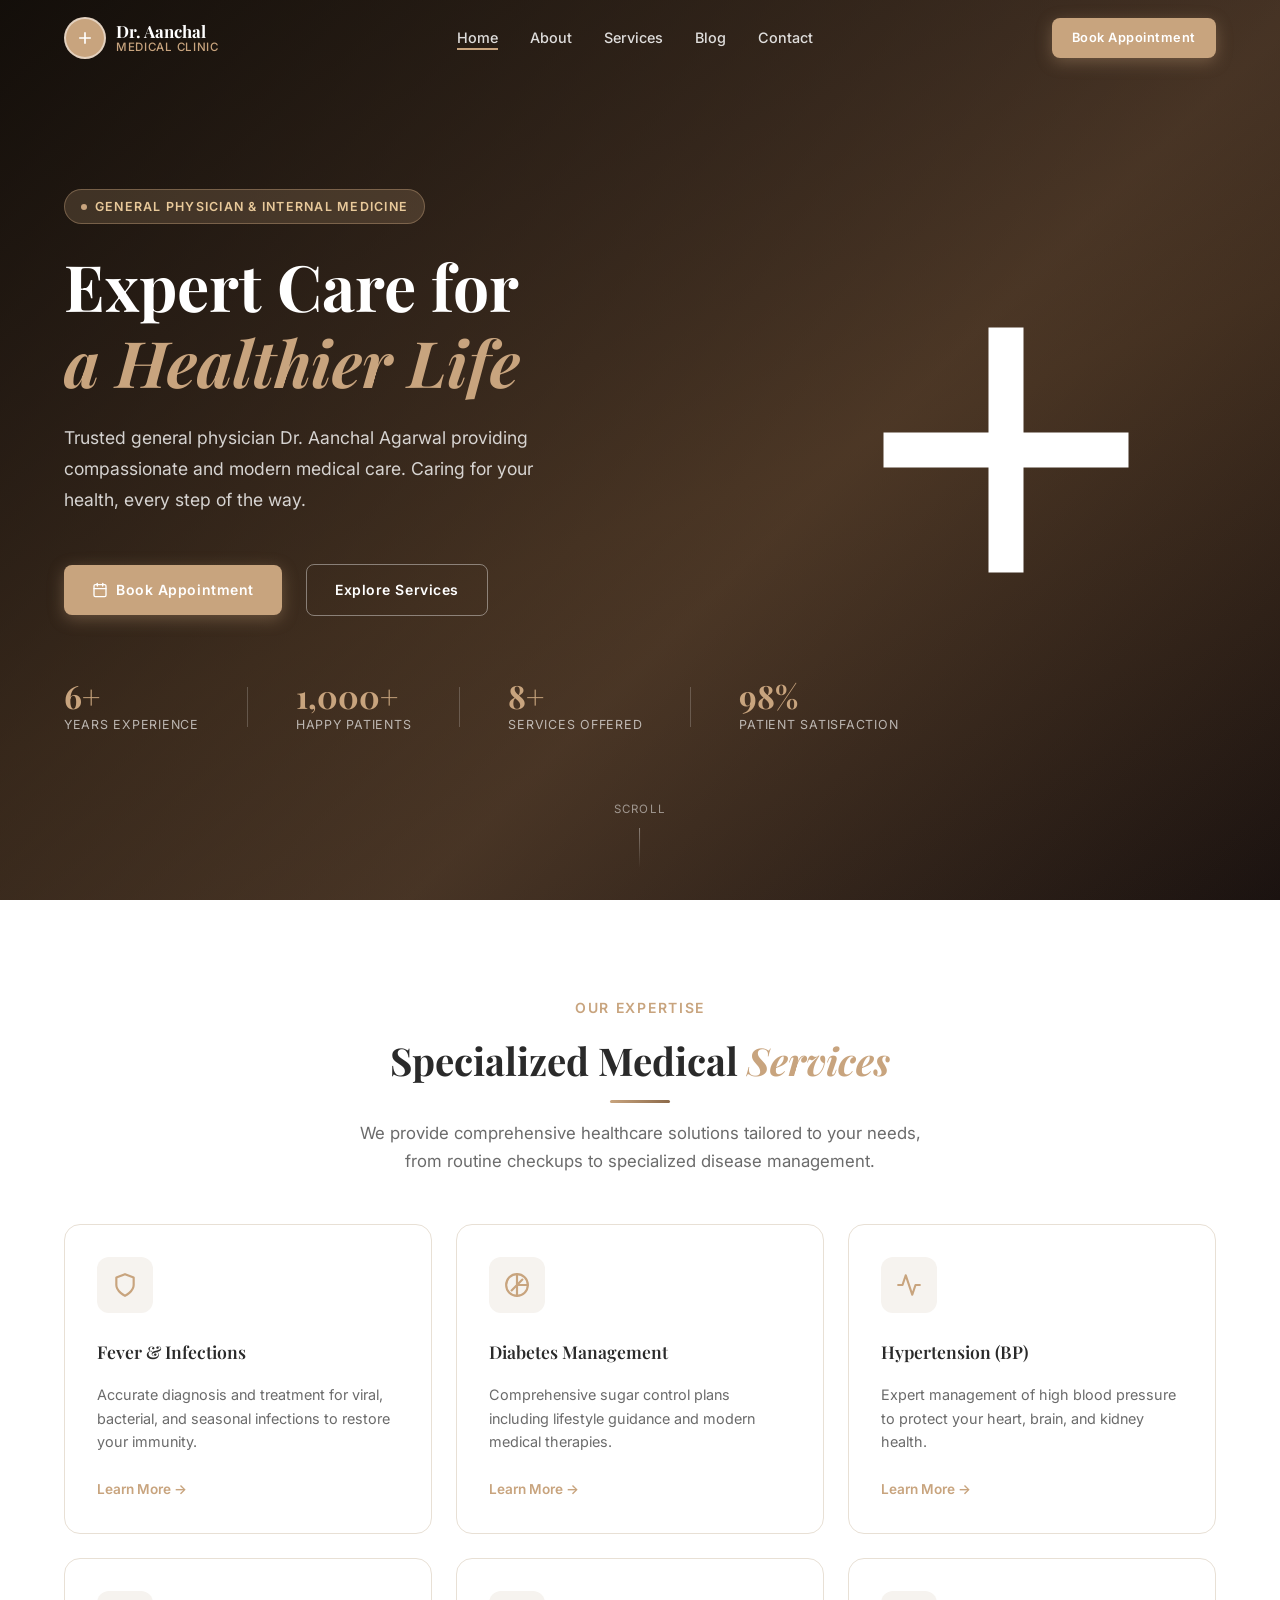
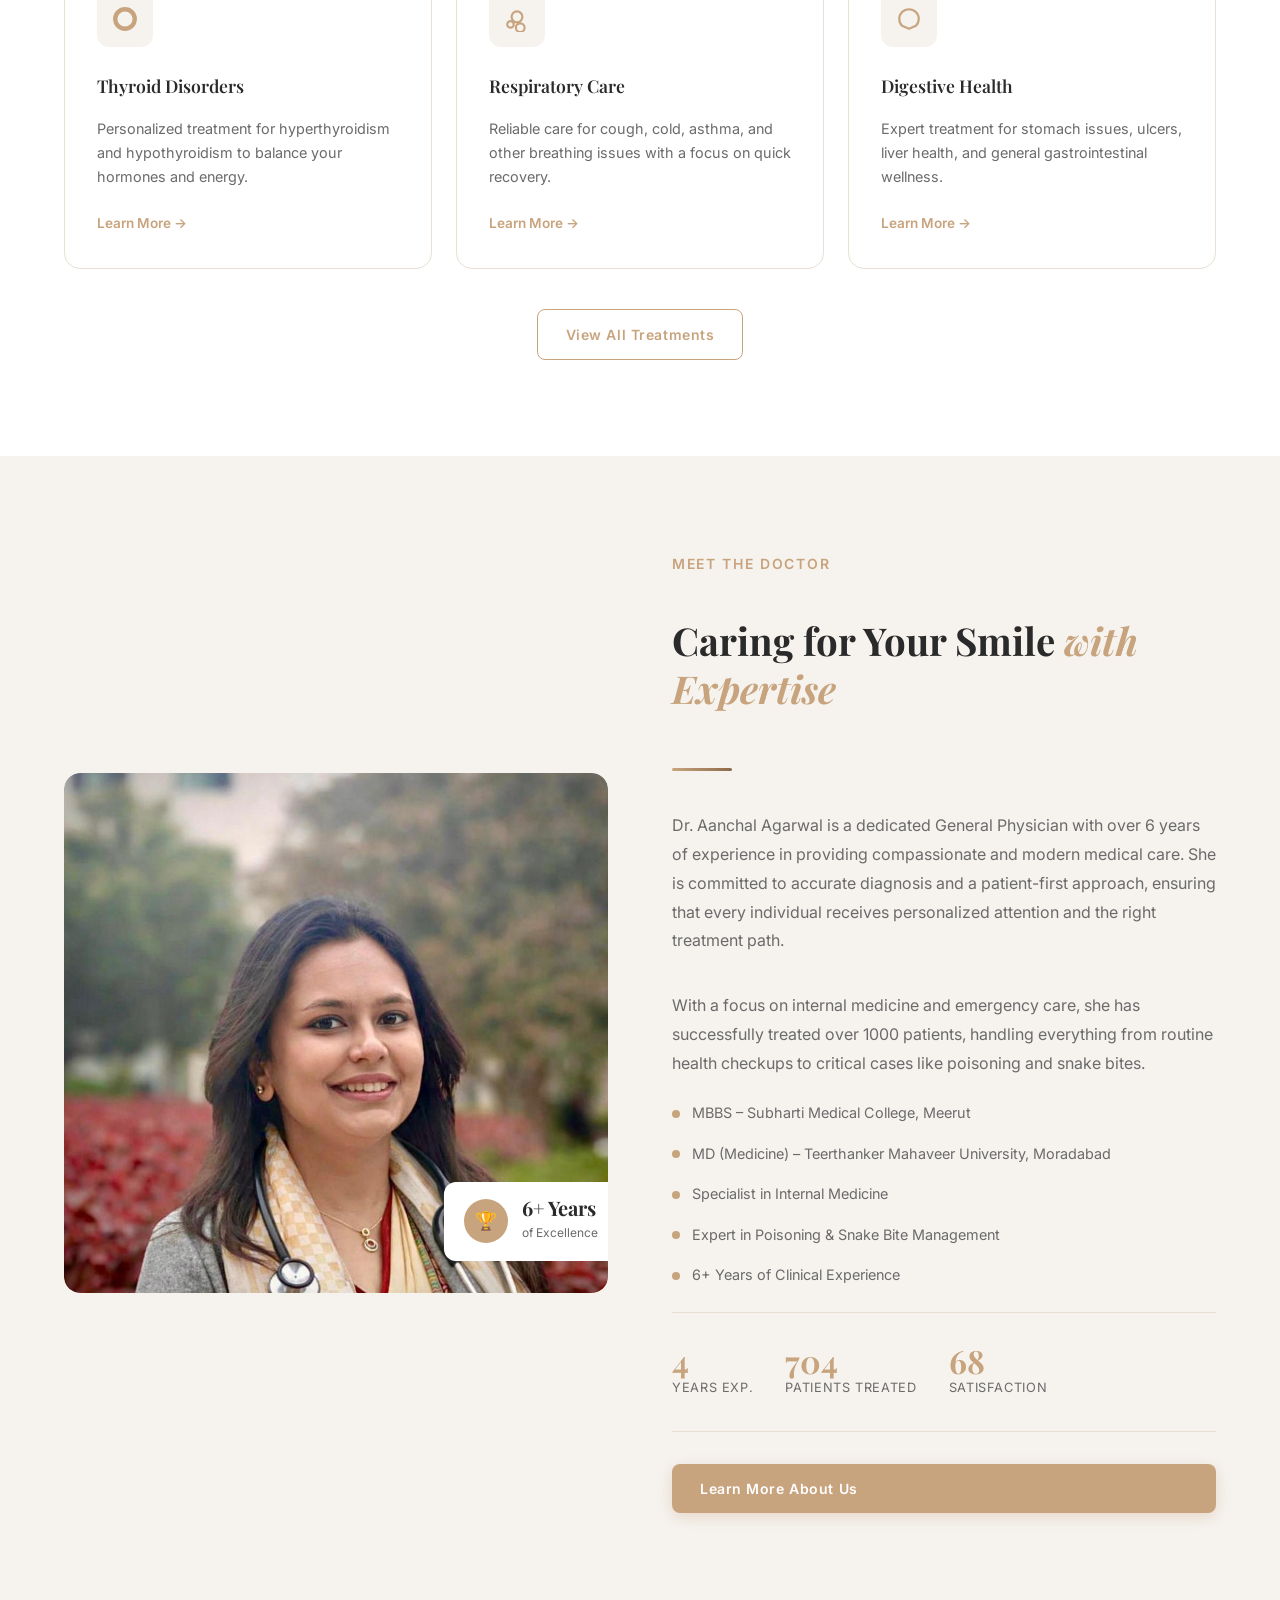
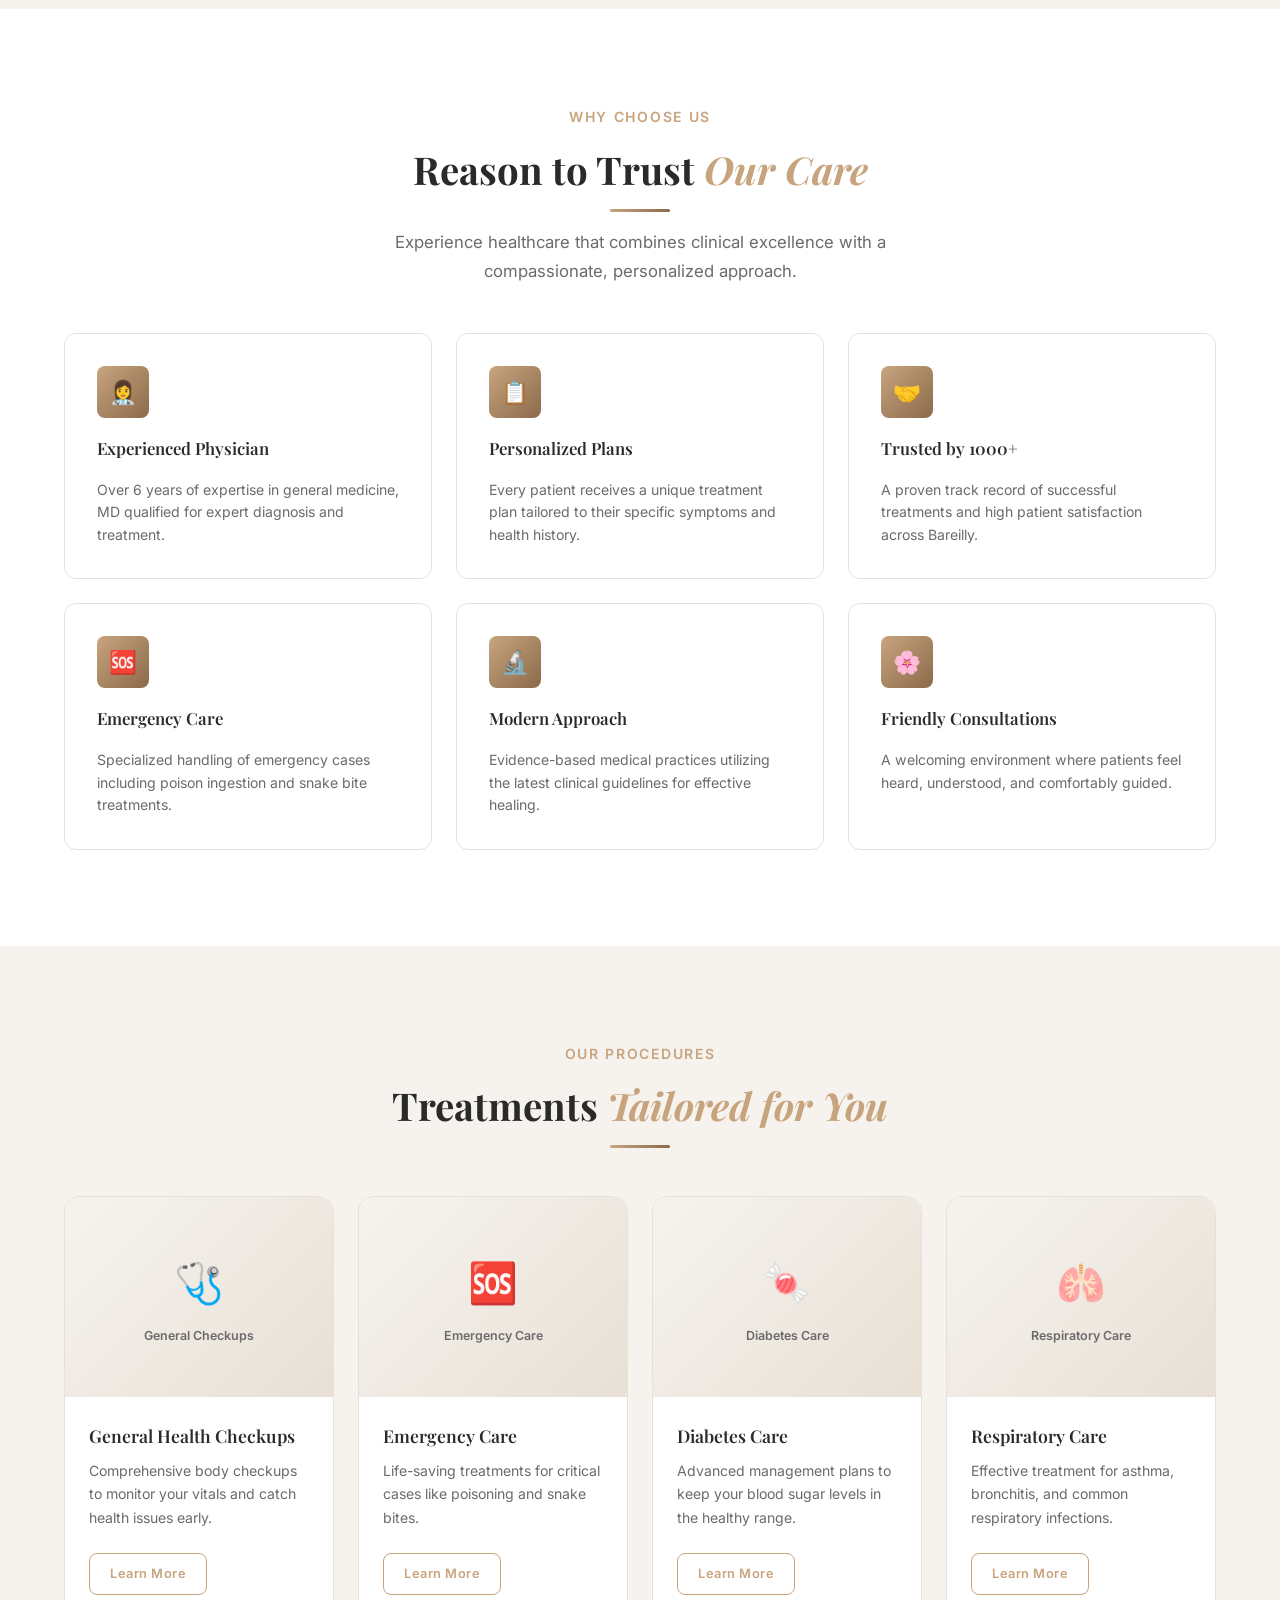
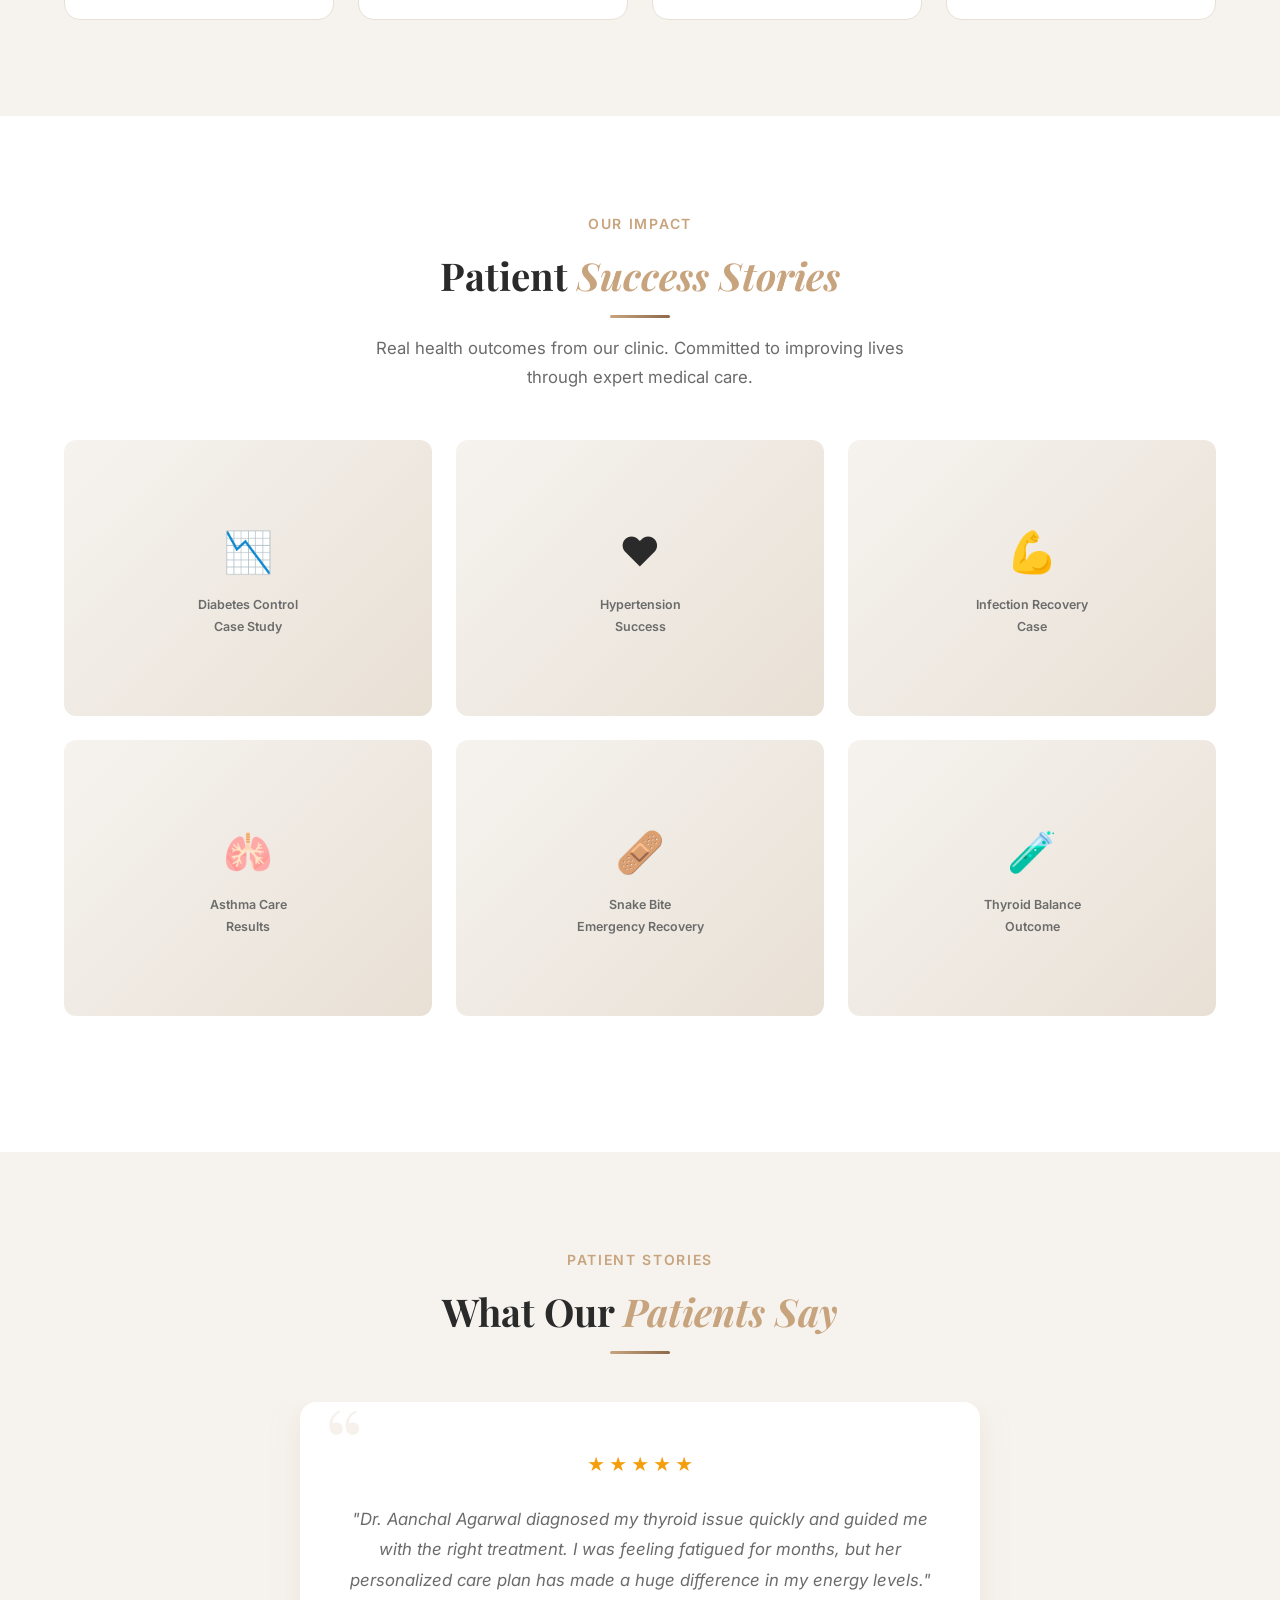
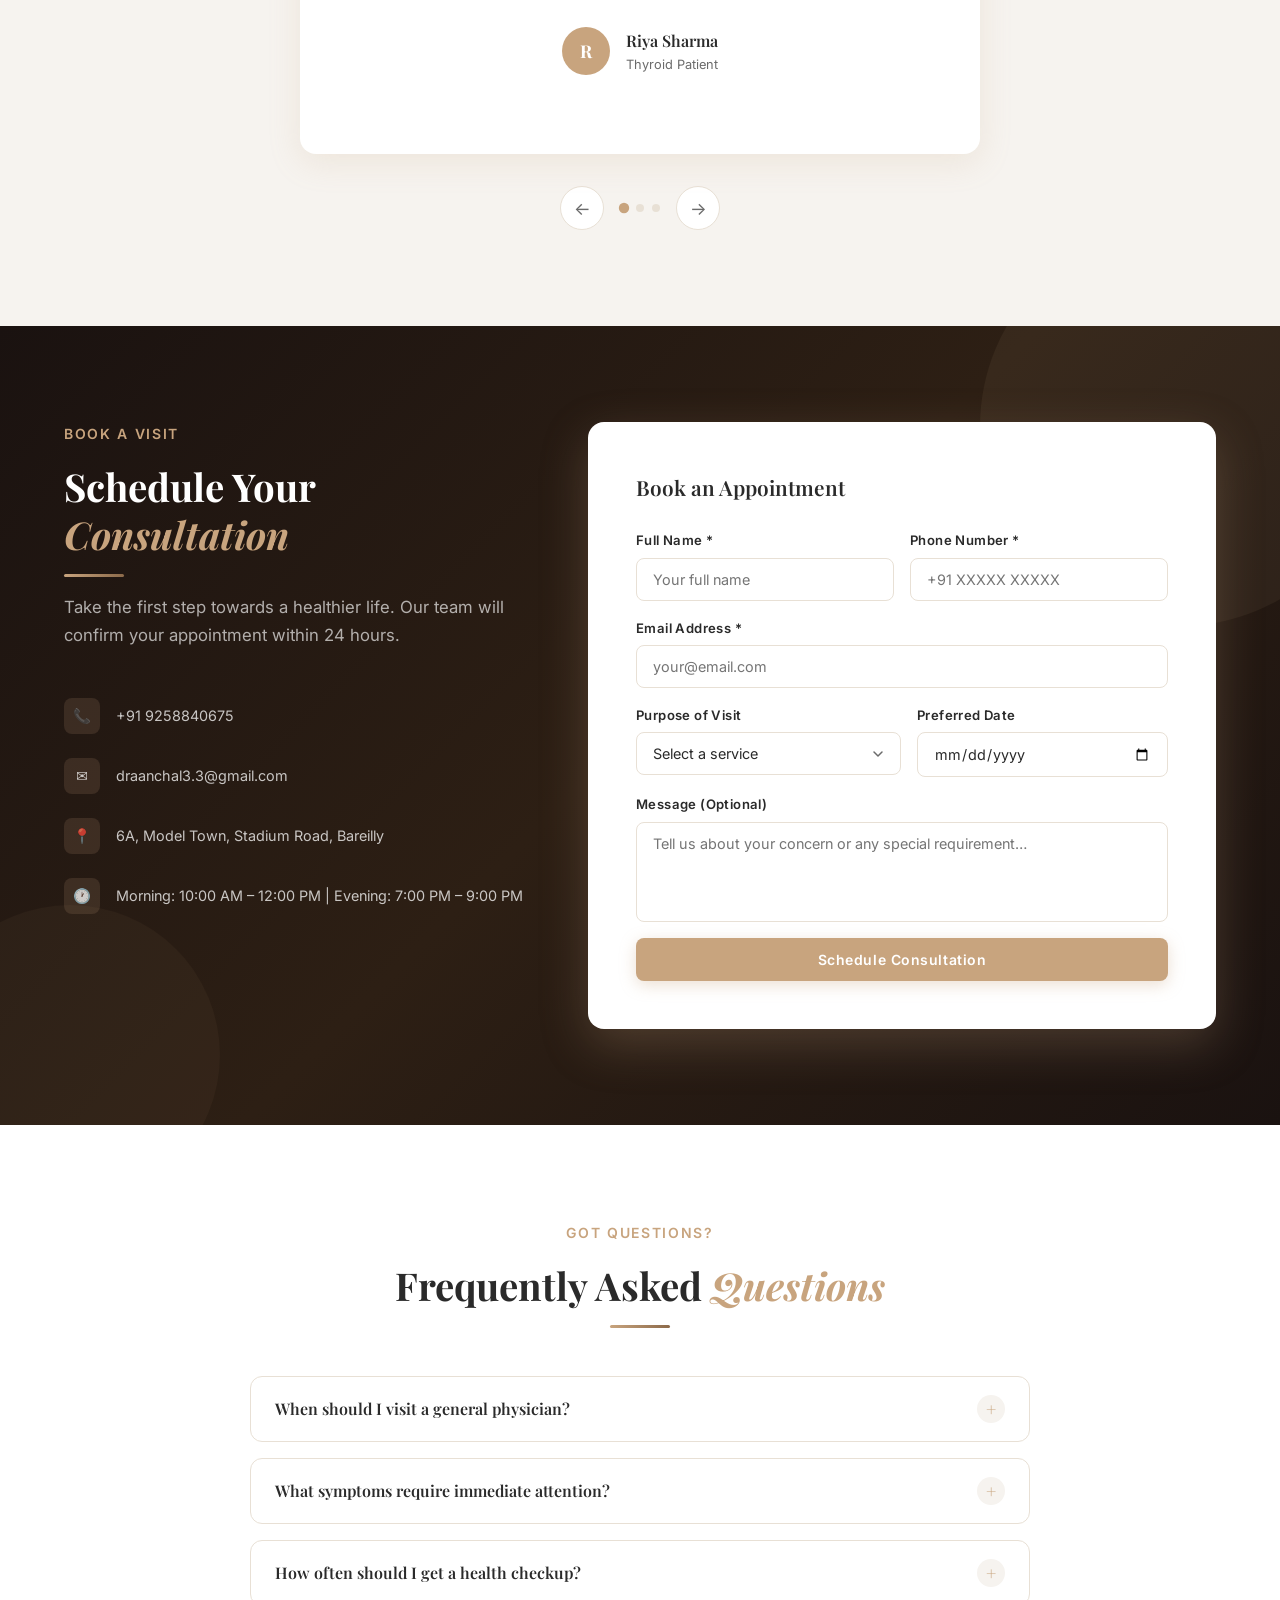
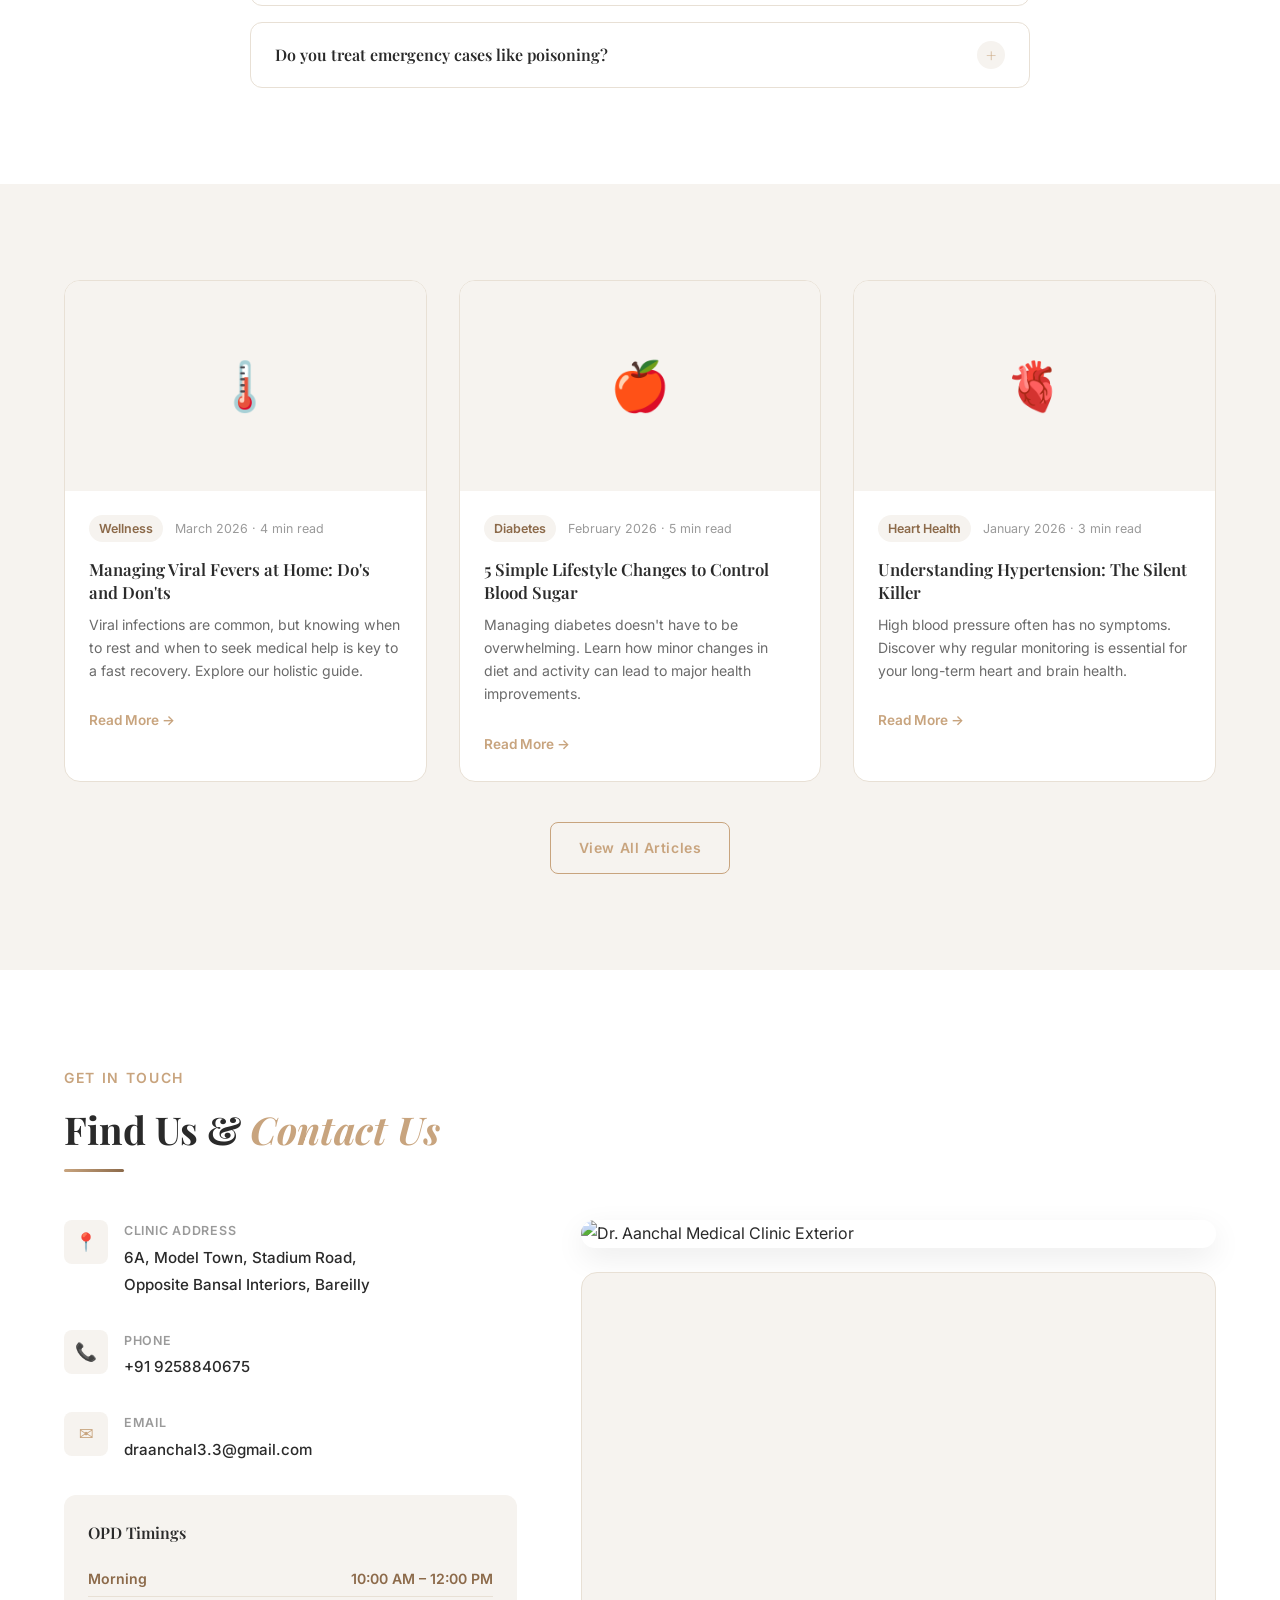
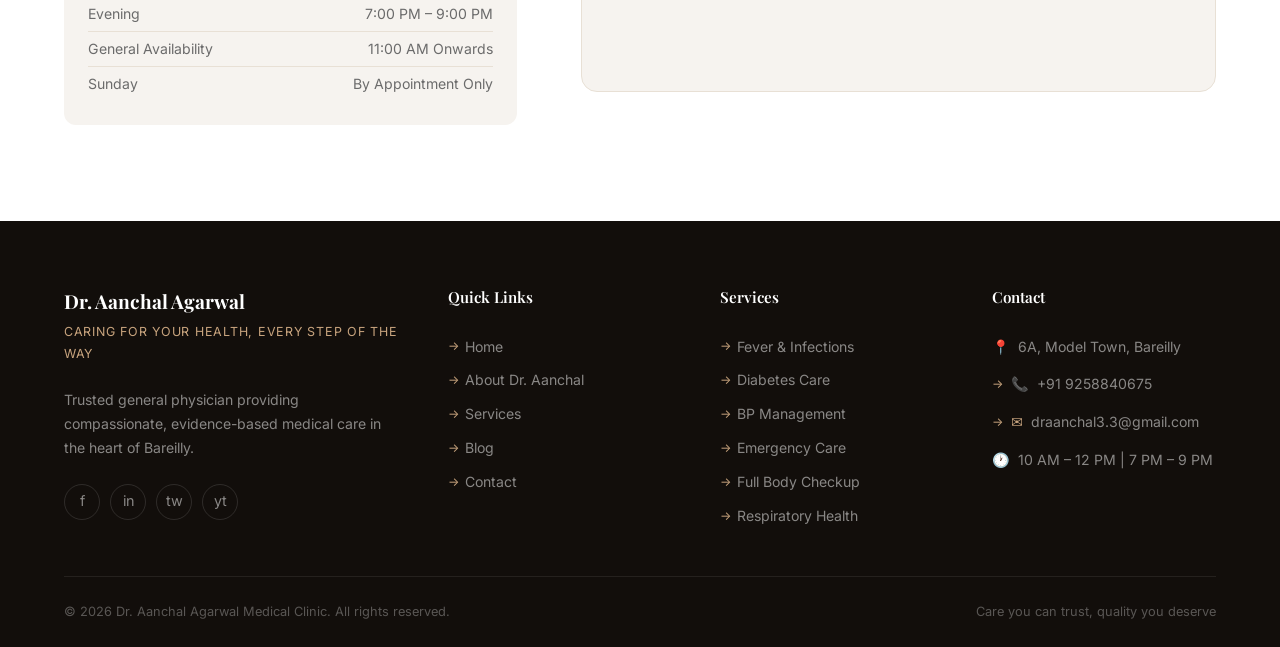
==== commit adb270c3: "refactor: code structure for improved readability and maintainability" ====
--- a/index.html
+++ b/index.html
@@ -263,7 +263,7 @@
     <div class="about__grid">
 
       <div class="about__image-wrap reveal">
-        <img src="aanchal.jpeg" alt="Dr. Aanchal Agarwal" style="width:100%;height:520px;object-fit:cover;border-radius:16px;box-shadow:0 10px 30px rgba(0,0,0,0.08);" />
+        <img src="assets/images/aanchal.jpeg" alt="Dr. Aanchal Agarwal" style="width:100%;height:520px;object-fit:cover;border-radius:16px;box-shadow:0 10px 30px rgba(0,0,0,0.08);" />
         <div class="about__badge">
           <div class="about__badge-icon" aria-hidden="true">🏆</div>
           <div class="about__badge-text">
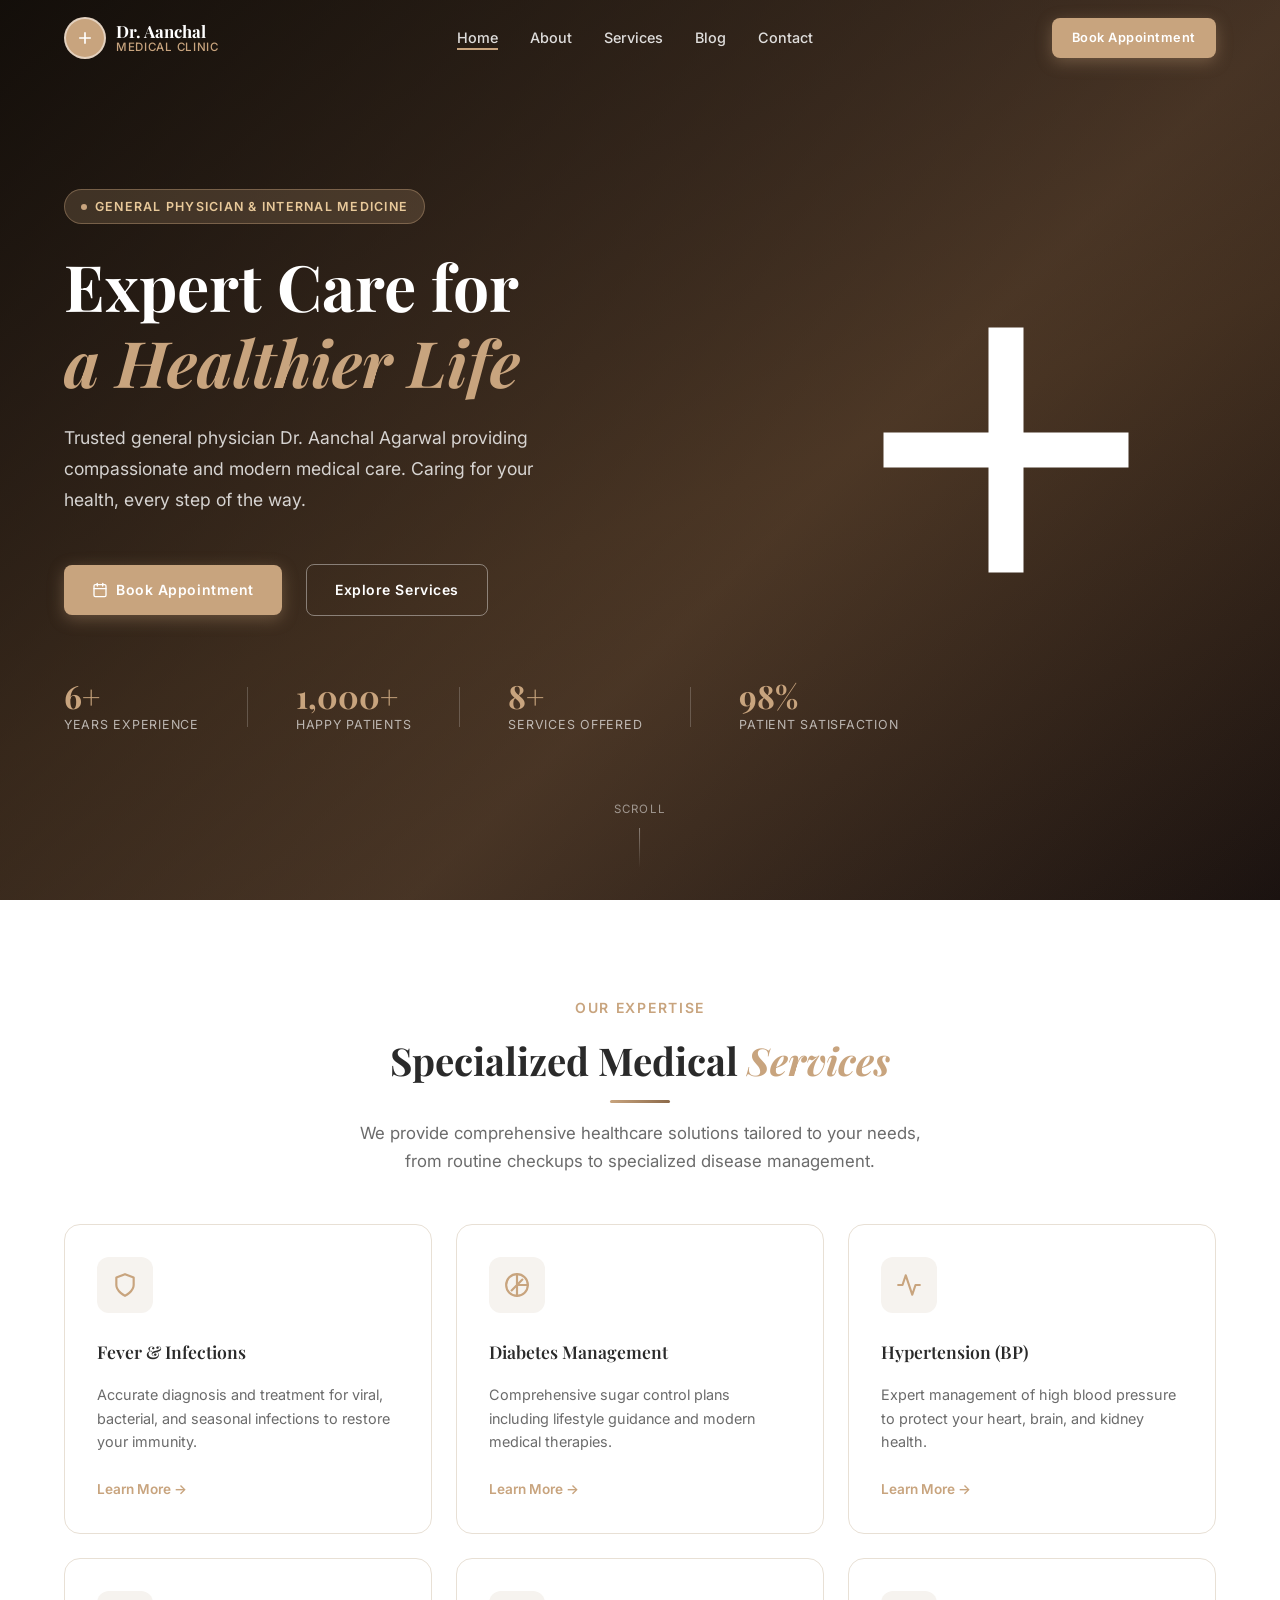
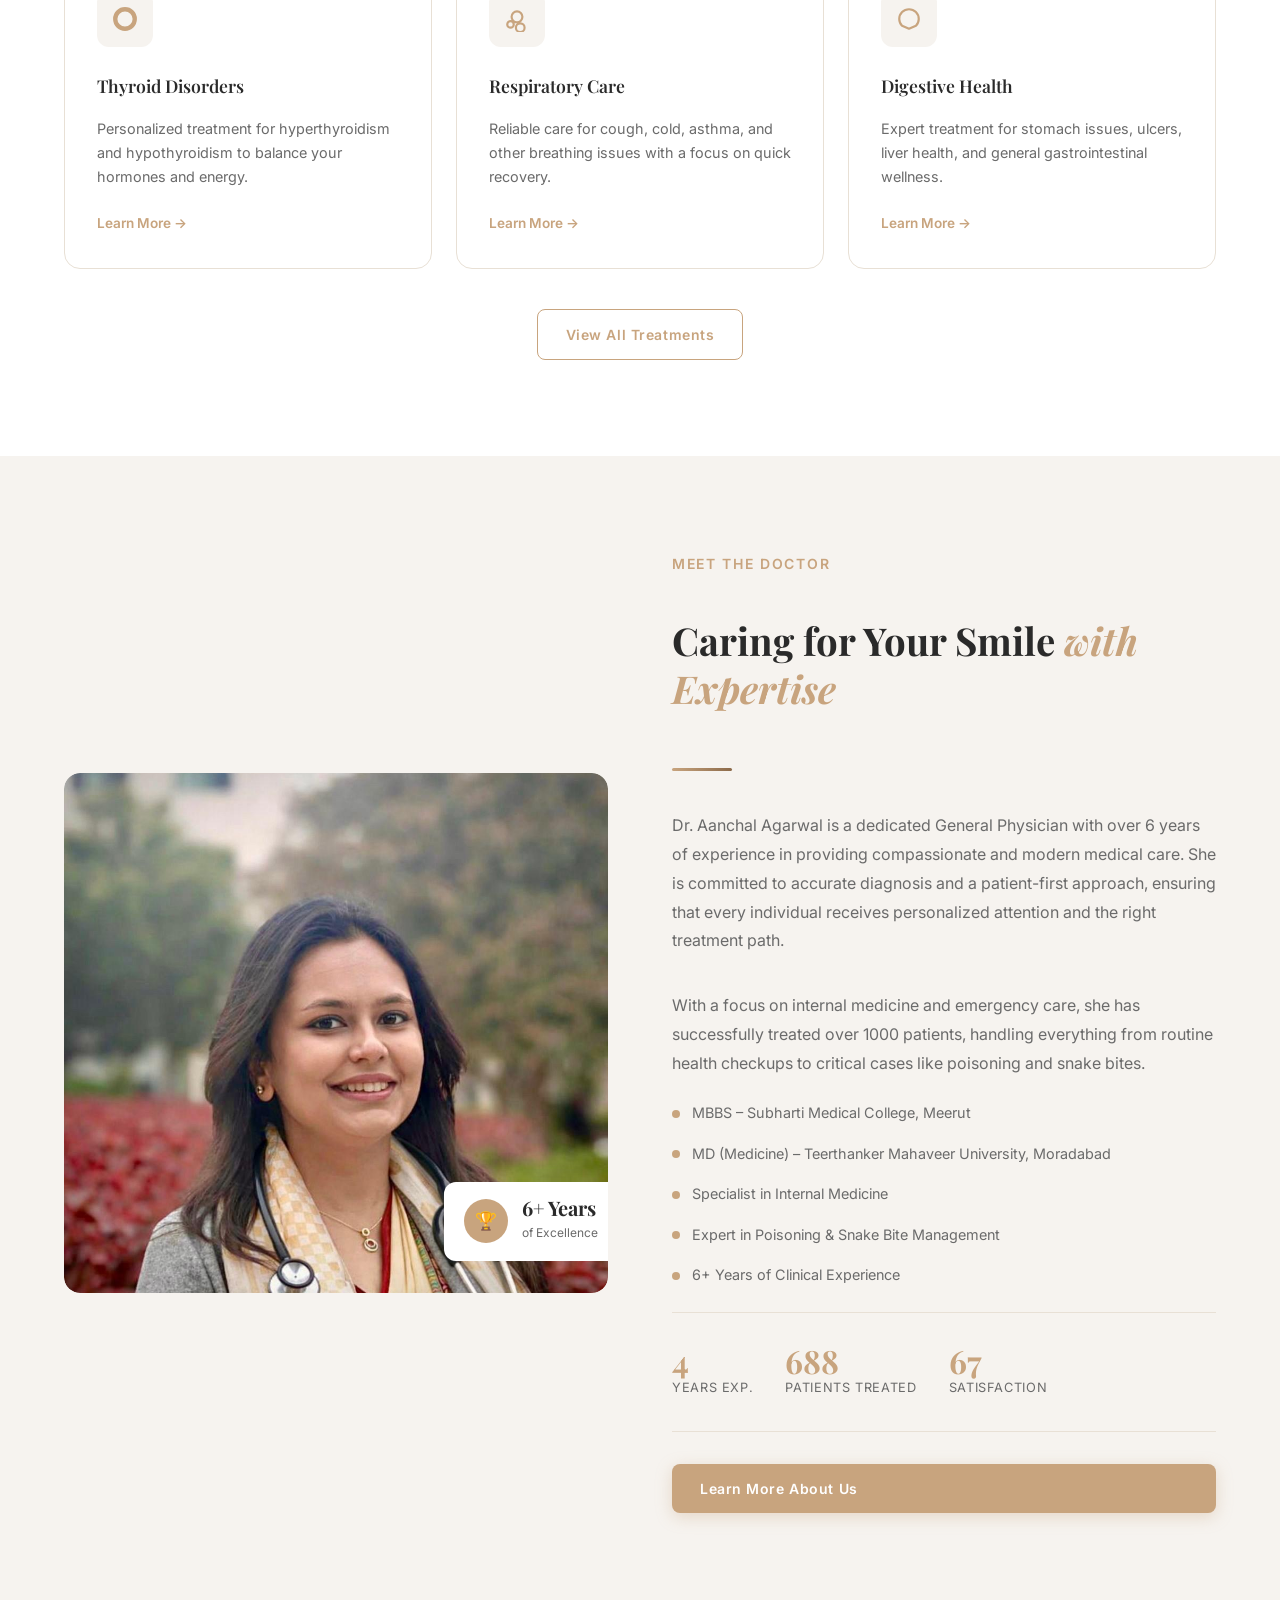
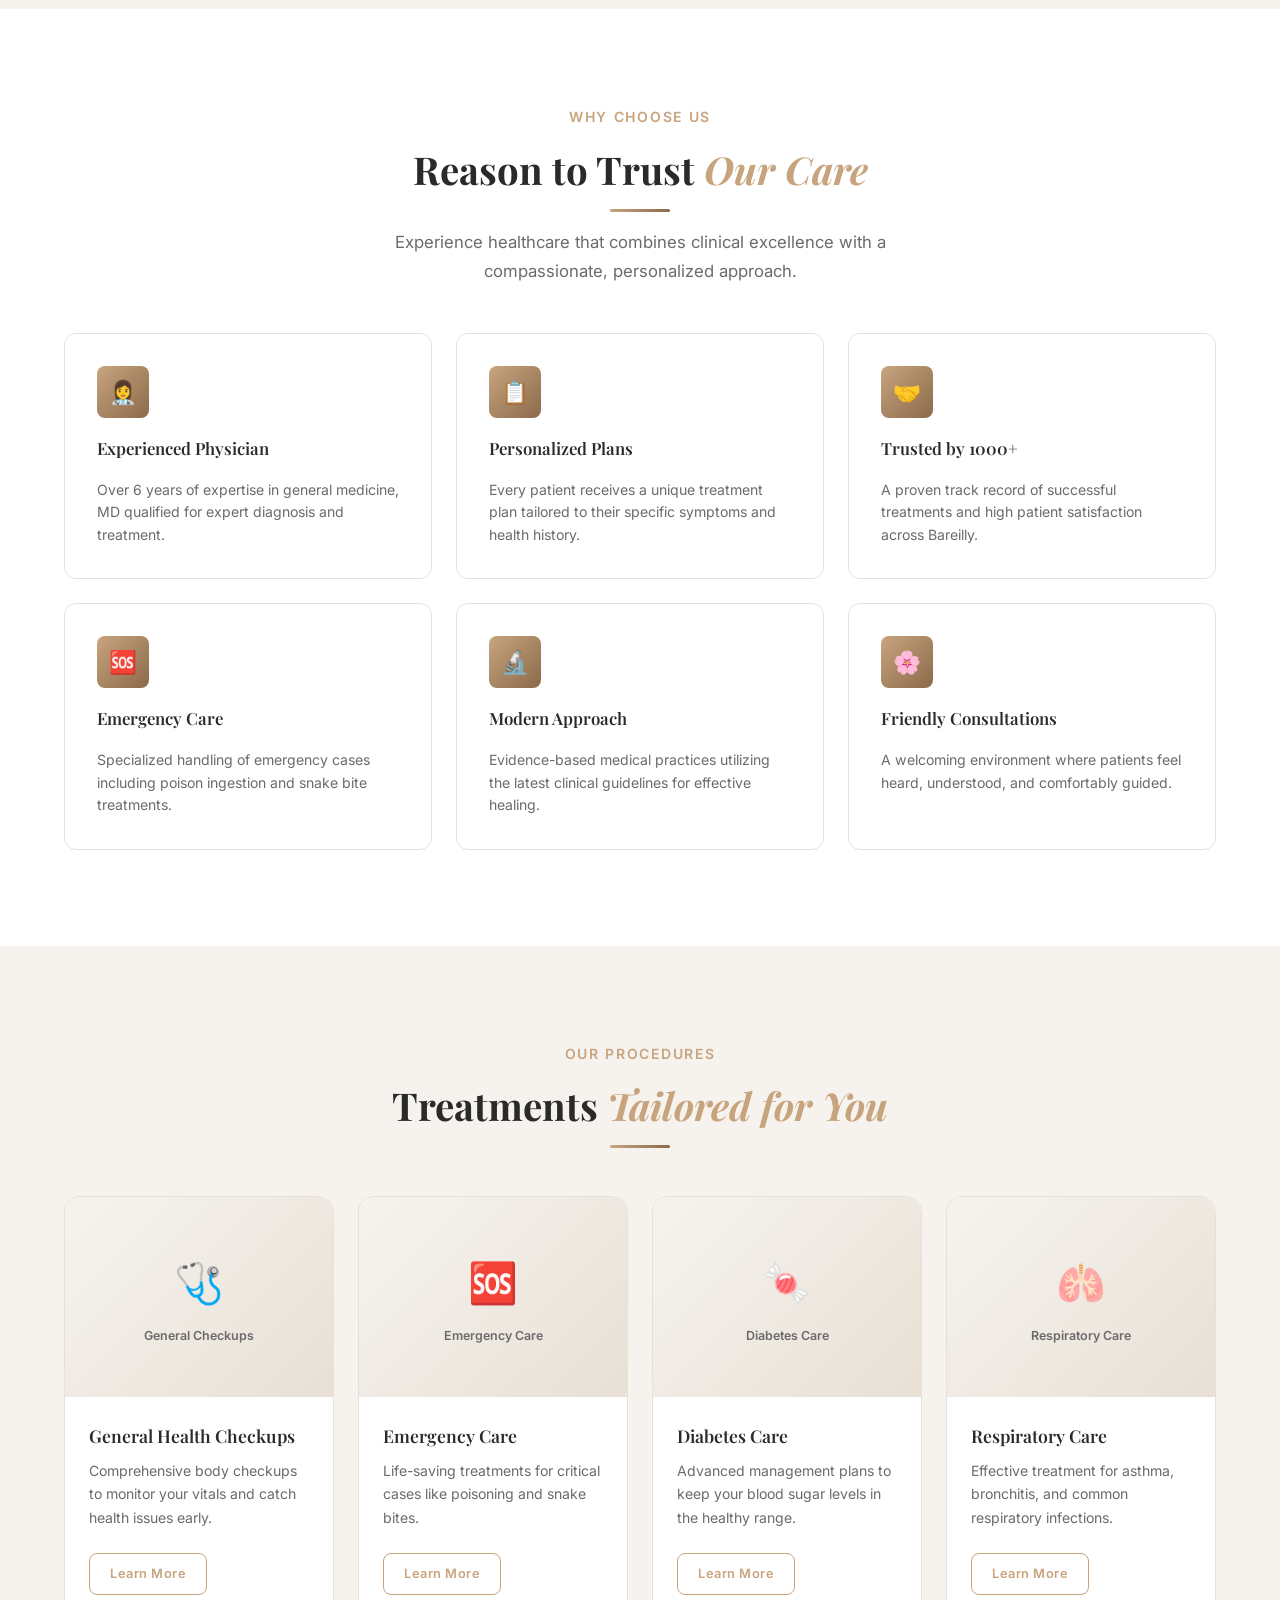
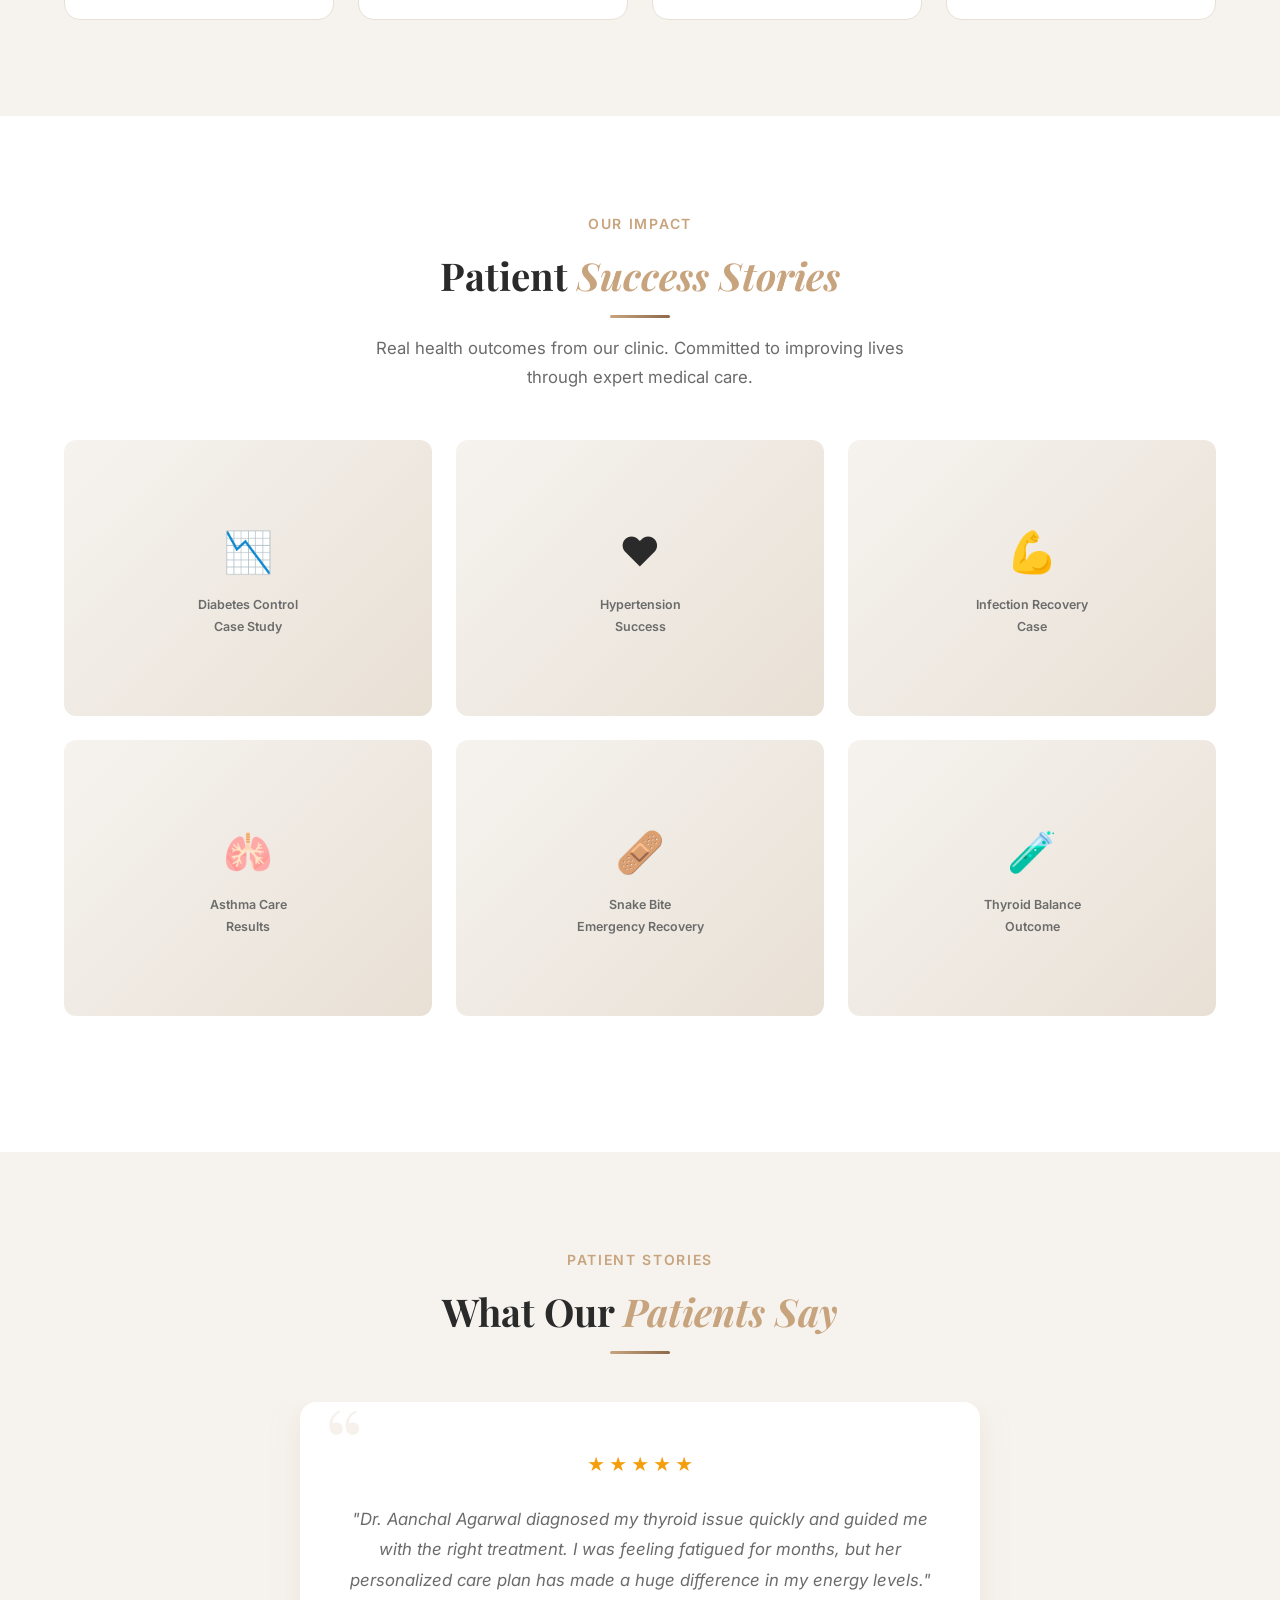
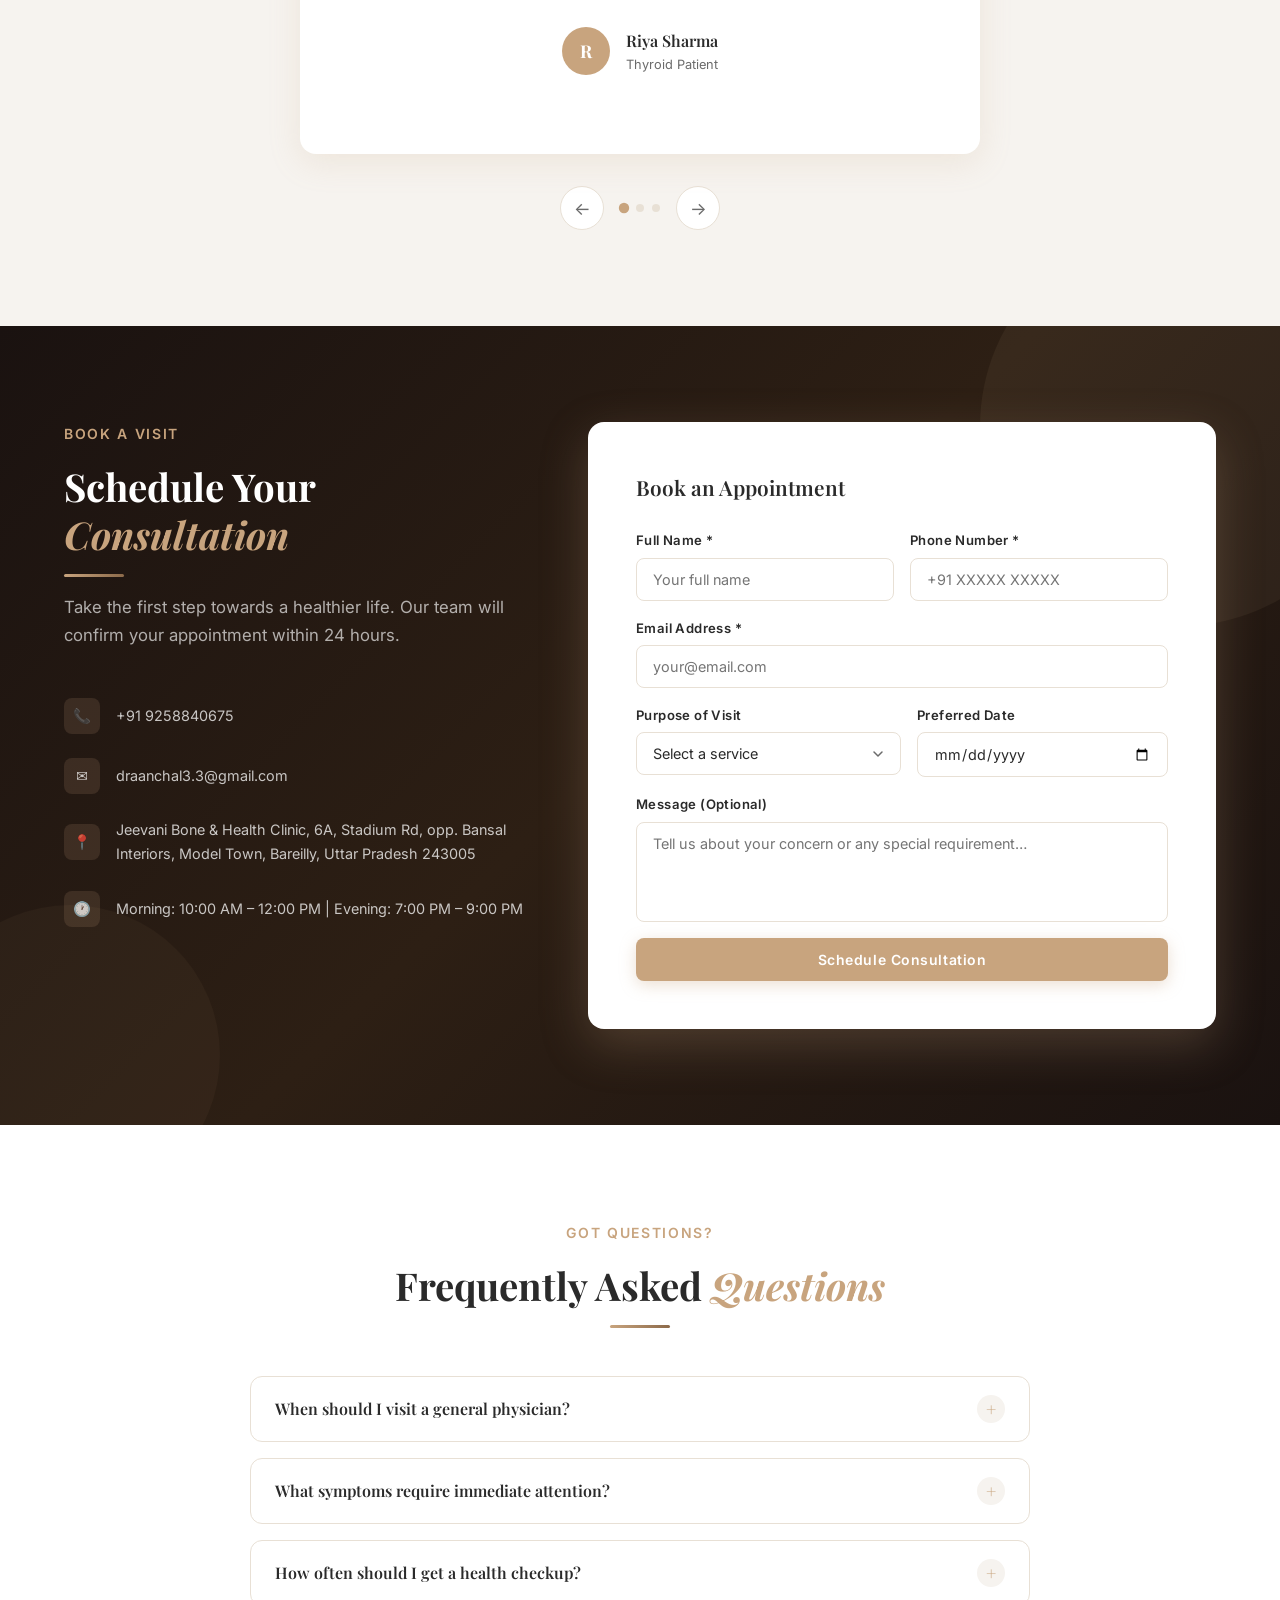
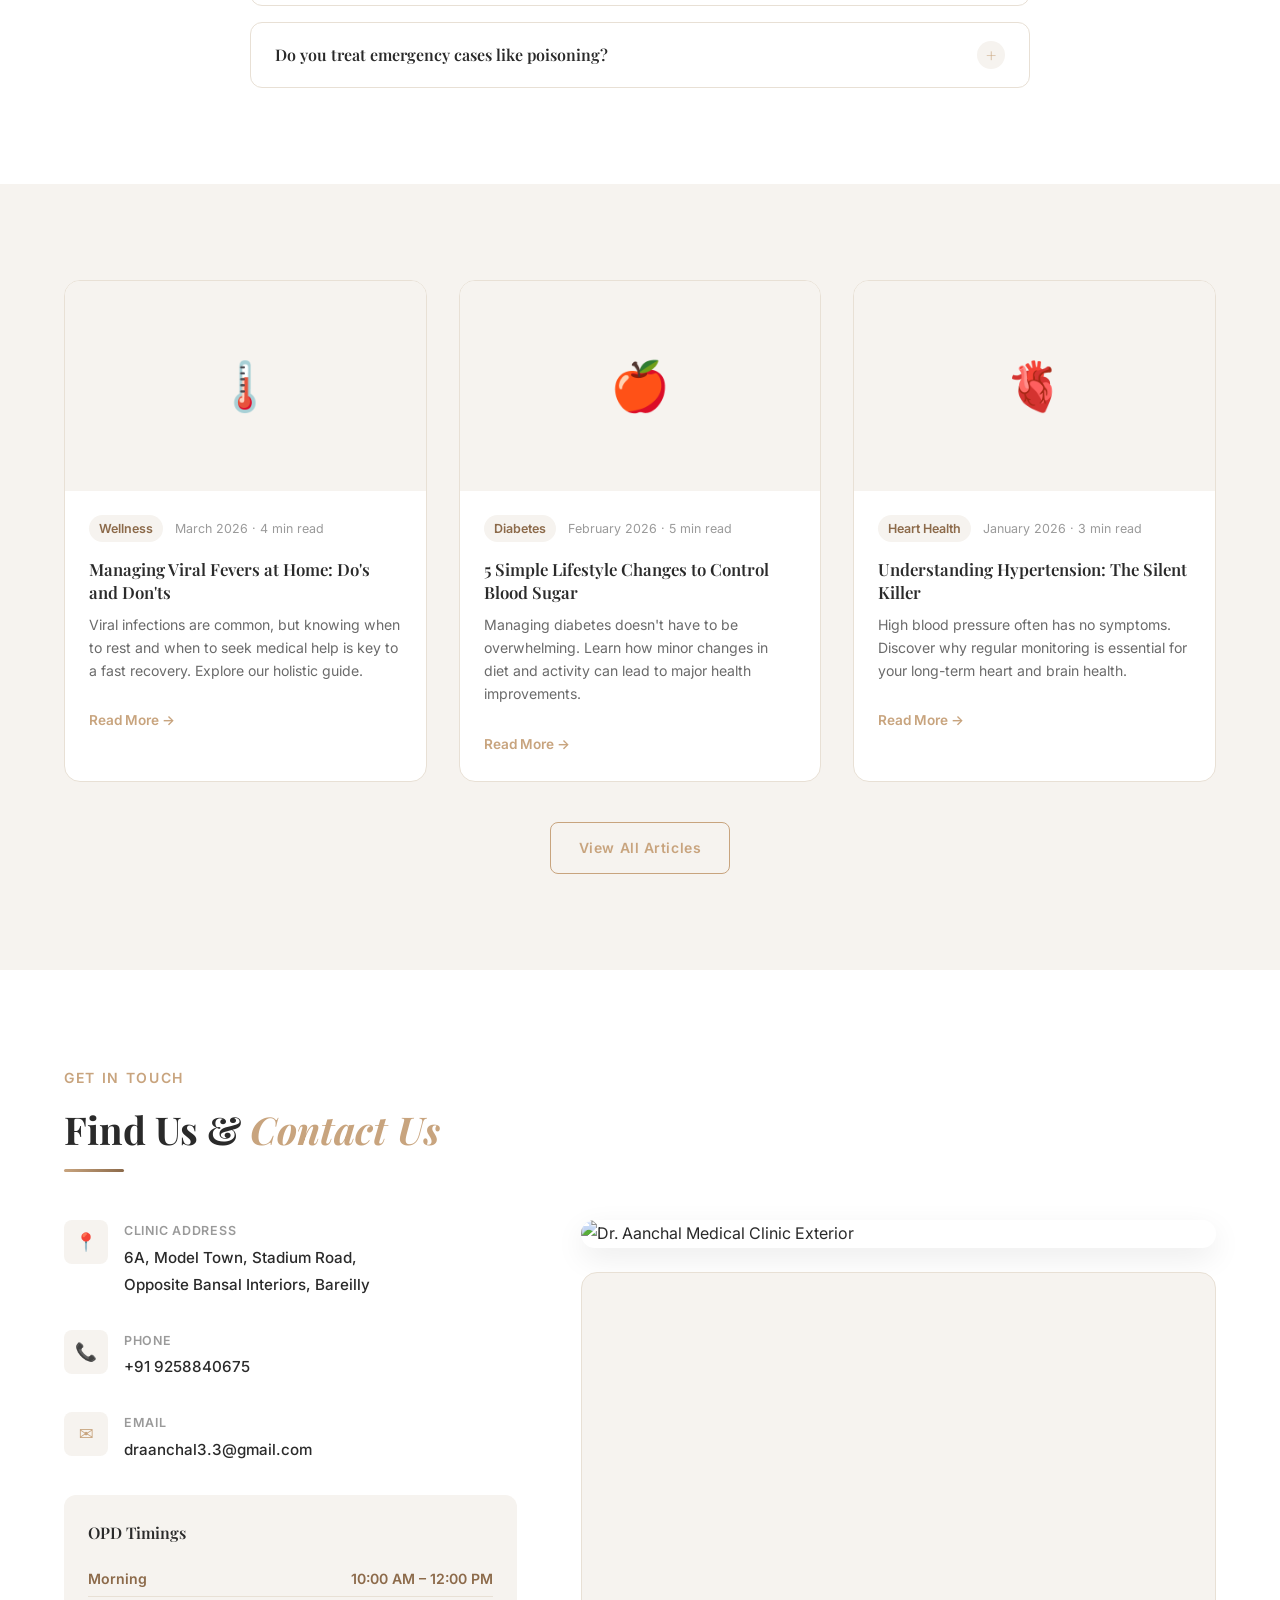
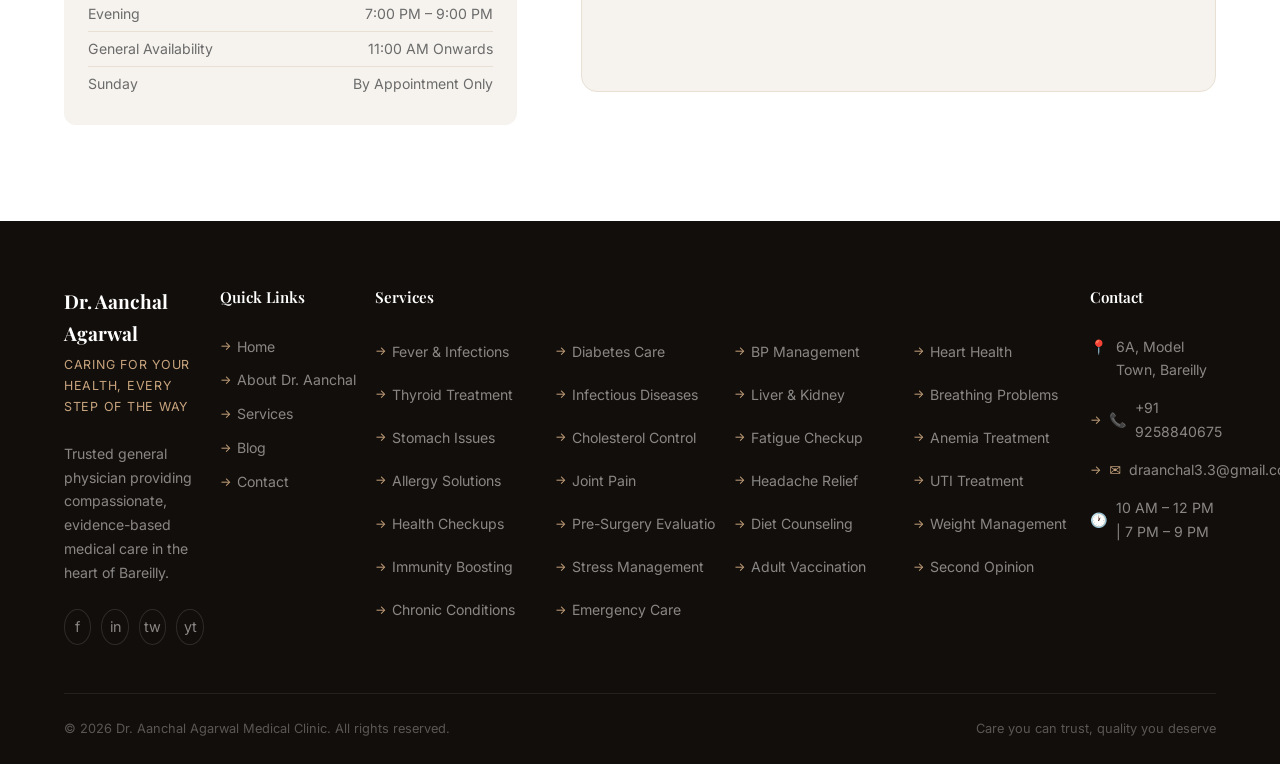
==== commit 118d7aec: "refactor: enhance navbar in services; footer section and small refactors" ====
--- a/index.html
+++ b/index.html
@@ -655,7 +655,6 @@
         <h2 class="section-title" id="appointment-title">Schedule Your <em>Consultation</em></h2>
         <div class="divider" aria-hidden="true"></div>
         <p class="section-desc">Take the first step towards a healthier life. Our team will confirm your appointment within 24 hours.</p>
-
           <div class="appointment__info-items">
           <div class="appointment__info-item">
             <div class="appointment__info-item-icon" aria-hidden="true">📞</div>
@@ -667,7 +666,7 @@
           </div>
           <div class="appointment__info-item">
             <div class="appointment__info-item-icon" aria-hidden="true">📍</div>
-            <span>6A, Model Town, Stadium Road, Bareilly</span>
+            <span>Jeevani Bone & Health Clinic, 6A, Stadium Rd, opp. Bansal Interiors, Model Town, Bareilly, Uttar Pradesh 243005</span>
           </div>
           <div class="appointment__info-item">
             <div class="appointment__info-item-icon" aria-hidden="true">🕐</div>
@@ -676,6 +675,7 @@
         </div>
       </div>
 
+      <!-- emailjs -->
       <div class="reveal reveal-delay-2">
         <form class="appointment-form" id="appointmentForm" novalidate aria-label="Appointment booking form">
           <h3 style="font-family:var(--font-heading);font-size:1.3rem;font-weight:600;margin-bottom:24px;color:var(--color-text);">Book an Appointment</h3>
@@ -958,14 +958,36 @@
 
       <div>
         <h4 class="footer__col-title">Services</h4>
-        <ul class="footer__links" role="list">
-          <li><a href="services.html#fever">Fever &amp; Infections</a></li>
-          <li><a href="services.html#diabetes">Diabetes Care</a></li>
-          <li><a href="services.html#hypertension">BP Management</a></li>
-          <li><a href="services.html#emergency">Emergency Care</a></li>
-          <li><a href="services.html#healthcheck">Full Body Checkup</a></li>
-          <li><a href="services.html#respiratory">Respiratory Health</a></li>
-        </ul>
+        <div class="footer__services">
+          <ul class="footer__links" role="list">
+            <li><a href="services.html#fever">Fever &amp; Infections</a></li>
+            <li><a href="services.html#diabetes">Diabetes Care</a></li>
+            <li><a href="services.html#hypertension">BP Management</a></li>
+            <li><a href="services.html#heart-health">Heart Health</a></li>
+            <li><a href="services.html#thyroid">Thyroid Treatment</a></li>
+            <li><a href="services.html#infectious-diseases">Infectious Diseases</a></li>
+            <li><a href="services.html#liver-kidney">Liver &amp; Kidney</a></li>
+            <li><a href="services.html#breathing-problems">Breathing Problems</a></li>
+            <li><a href="services.html#stomach-issues">Stomach Issues</a></li>
+            <li><a href="services.html#cholesterol">Cholesterol Control</a></li>
+            <li><a href="services.html#fatigue">Fatigue Checkup</a></li>
+            <li><a href="services.html#anemia">Anemia Treatment</a></li>
+            <li><a href="services.html#allergy">Allergy Solutions</a></li>
+            <li><a href="services.html#joint-pain">Joint Pain</a></li>
+            <li><a href="services.html#headache">Headache Relief</a></li>
+            <li><a href="services.html#uti">UTI Treatment</a></li>
+            <li><a href="services.html#healthcheck">Health Checkups</a></li>
+            <li><a href="services.html#pre-surgery">Pre-Surgery Evaluation</a></li>
+            <li><a href="services.html#diet-counseling">Diet Counseling</a></li>
+            <li><a href="services.html#weight-management">Weight Management</a></li>
+            <li><a href="services.html#immunity">Immunity Boosting</a></li>
+            <li><a href="services.html#stress-management">Stress Management</a></li>
+            <li><a href="services.html#adult-vaccination">Adult Vaccination</a></li>
+            <li><a href="services.html#second-opinion">Second Opinion</a></li>
+            <li><a href="services.html#chronic-conditions">Chronic Conditions</a></li>
+            <li><a href="services.html#emergency">Emergency Care</a></li>
+          </ul>
+        </div>
       </div>
 
       <div>
--- a/assets/css/styles.css
+++ b/assets/css/styles.css
@@ -400,6 +400,56 @@
 .navbar__mobile a:hover { color: var(--color-primary); }
 
 /* ============================================================
+   SERVICES NAV (Tabs)
+   ============================================================ */
+.services-nav{
+  display:flex;
+  gap:12px;
+  align-items:center;
+  padding:8px;
+  border-radius:12px;
+  background: transparent;
+  overflow-x:auto;
+  -webkit-overflow-scrolling:touch;
+}
+.services-nav::-webkit-scrollbar{ display:none; }
+.services-nav__link{
+  display:inline-flex;
+  align-items:center;
+  gap:8px;
+  padding:10px 14px;
+  border-radius:10px;
+  background:transparent;
+  color:var(--color-text-muted);
+  font-weight:600;
+  font-size:0.95rem;
+  transition:var(--transition);
+  border:1px solid transparent;
+  flex:0 0 auto; /* prevents stretching when container is wide */
+}
+.services-nav__link:hover{
+  color:var(--color-primary);
+  background:rgba(200,164,126,0.06);
+  transform:translateY(-2px);
+  border-color:rgba(200,164,126,0.12);
+}
+.services-nav__link.active,
+.services-nav__link:active,
+.services-nav__link[aria-current="true"]{
+  color:#fff;
+  background:var(--color-primary);
+  box-shadow:var(--shadow-sm);
+  transform:none;
+  border-color:transparent;
+}
+
+@media(min-width:768px){
+  .services-nav{ justify-content:flex-start; padding:12px 6px; }
+  .services-nav__link{ padding:12px 18px; }
+}
+
+
+/* ============================================================
    HERO SECTION
    ============================================================ */
 .hero {
@@ -578,6 +628,103 @@
   0%   { transform: scaleY(0); transform-origin: top; }
   50%  { transform: scaleY(1); transform-origin: top; }
   100% { transform: scaleY(0); transform-origin: bottom; }
+}
+
+/* ============================================================
+   PAGE HERO (about.html) — Aliases and adjustments
+   Keep the same hero aesthetic but ensure visibility for non-hero pages
+   ============================================================ */
+.page-hero {
+  padding: var(--sp-7) 0;
+  background: linear-gradient(180deg, rgba(250,248,246,0.6), transparent 60%);
+}
+.page-hero .container {
+  max-width: var(--max-width);
+  margin: 0 auto;
+  padding-top: 120px; /* keep title clear of fixed navbar */
+  padding-bottom: 48px;
+  display: flex;
+  flex-direction: column;
+  align-items: center;
+  justify-content: center;
+  text-align: center;
+}
+
+.hero-page__badge {
+  display: inline-flex;
+  align-items: center;
+  gap: 8px;
+  background: rgba(200,164,126,0.08);
+  border: 1px solid rgba(200,164,126,0.18);
+  color: var(--color-primary-dark);
+  padding: 6px 14px;
+  border-radius: 50px;
+  font-size: 0.78rem;
+  font-weight: 600;
+  letter-spacing: 0.08em;
+  text-transform: uppercase;
+  margin-bottom: var(--sp-3);
+}
+.page-hero .hero-page__title {
+  font-family: var(--font-heading);
+  font-size: var(--fs-hero);
+  font-weight: 700;
+  color: var(--color-text);
+  line-height: 1.18;
+  max-width: 760px;
+  margin: 0 0 4px 0; /* tighter gap to subtitle */
+  text-align: center;
+}
+.page-hero .hero-page__title em { color: var(--color-primary); font-style: italic; display: block; }
+.hero-page__desc {
+  font-size: 1.05rem;
+  color: var(--color-text-muted);
+  max-width: 640px;
+  margin-top: 6px;
+}
+
+/* Match the page hero title styles but show the subtitle in white */
+.page-hero .hero-page__subtitle {
+  font-family: var(--font-heading);
+  font-size: var(--fs-hero);
+  font-weight: 700;
+  color: #ffffff;
+  line-height: 1.18;
+  max-width: 760px;
+  margin: 0; /* remove extra gap; title now controls separation */
+  text-align: center;
+}
+
+@media (max-width: 768px) {
+  .page-hero .container { padding-top: 90px; }
+  .hero-page__title { font-size: clamp(1.6rem, 6vw, 2.4rem); }
+}
+
+/* CTA box on dark banner: compact and distinct from hero title/subtitle */
+.cta-box {
+  background: rgba(255,255,255,0.03);
+  color: #fff;
+  padding: 18px 22px;
+  max-width: 760px;
+  margin: 18px auto 0;
+  text-align: center;
+  border-radius: 12px;
+  box-shadow: 0 8px 24px rgba(0,0,0,0.35);
+  backdrop-filter: blur(4px);
+}
+.cta-box__title {
+  font-family: var(--font-heading);
+  font-size: clamp(1.15rem, 2.2vw, 1.45rem);
+  font-weight: 600;
+  color: #fff;
+  margin: 0 0 8px 0;
+  letter-spacing: 0.01em;
+}
+.cta-box__title em { color: var(--color-primary); font-style: italic; }
+.cta-box__desc {
+  color: rgba(255,255,255,0.9);
+  font-size: 0.98rem;
+  margin: 0 0 14px 0;
 }
 
 /* ============================================================
@@ -1394,6 +1541,88 @@
 }
 
 .blog-card:hover .blog-card__link { gap: 10px; }
+/* Featured post layout for blog page */
+.featured-post {
+  display: grid;
+  grid-template-columns: 2fr 1fr;
+  gap: var(--sp-4);
+  align-items: stretch;
+  margin-bottom: var(--sp-5);
+}
+.featured-post__img {
+  border-radius: var(--radius-lg);
+  overflow: hidden;
+  background: var(--color-secondary);
+  min-height: 360px;
+  display: flex;
+  align-items: center;
+  justify-content: center;
+}
+.featured-post__img .gallery-placeholder { padding: var(--sp-4); }
+.featured-post__content {
+  background: var(--color-bg);
+  border-radius: var(--radius-lg);
+  padding: var(--sp-4);
+  box-shadow: var(--shadow-md);
+  display: flex;
+  flex-direction: column;
+  gap: var(--sp-3);
+}
+.featured-post__title {
+  font-family: var(--font-heading);
+  font-size: clamp(1.25rem, 2.6vw, 1.6rem);
+  font-weight: 700;
+  color: var(--color-text);
+  line-height: 1.15;
+  margin: 0;
+}
+.featured-post__desc {
+  color: var(--color-text-muted);
+  font-size: 1rem;
+  line-height: 1.7;
+}
+.post-meta { display:flex; gap:12px; align-items:center; color:var(--color-text-light); font-size:0.9rem; }
+
+/* Grid for blog cards */
+.blog-grid {
+  display: grid;
+  grid-template-columns: repeat(3, 1fr);
+  gap: var(--sp-4);
+}
+@media (max-width: 1024px) { .blog-grid { grid-template-columns: repeat(2, 1fr); } }
+@media (max-width: 768px) { .blog-grid { grid-template-columns: 1fr; } }
+
+/* Support existing blog HTML classes */
+.blog-card__content {
+  padding: var(--sp-3);
+  display: flex;
+  flex-direction: column;
+  gap: var(--sp-2);
+}
+
+.post-cat {
+  display: inline-block;
+  background: var(--color-secondary);
+  color: var(--color-primary-dark);
+  padding: 4px 10px;
+  border-radius: 50px;
+  font-weight: 600;
+  font-size: 0.78rem;
+  margin-bottom: 6px;
+  letter-spacing: 0.06em;
+}
+
+.read-more,
+.blog-card__link {
+  font-size: 0.85rem;
+  font-weight: 600;
+  color: var(--color-primary);
+  display: inline-flex;
+  align-items: center;
+  gap: 6px;
+  transition: gap var(--transition-fast);
+}
+.read-more:hover, .blog-card__link:hover { gap: 10px; color: var(--color-primary-dark); }
 
 /* ============================================================
    CONTACT SECTION
@@ -1504,8 +1733,9 @@
 
 .footer__top {
   display: grid;
-  grid-template-columns: 1.5fr 1fr 1fr 1fr;
-  gap: var(--sp-5);
+  /* give the Services column more room and tighten the gutter */
+  grid-template-columns: 1fr 1fr 5fr 0.9fr;
+  gap: var(--sp-2);
   padding-bottom: var(--sp-5);
   border-bottom: 1px solid rgba(255,255,255,0.08);
 }
@@ -1589,6 +1819,46 @@
 }
 
 .footer__links a:hover { color: var(--color-primary); }
+
+/* Ensure footer grid children can shrink to avoid overflow/overlap */
+.footer__top > div { min-width: 0; }
+
+.footer__services .footer__links {
+  display: grid;
+  grid-template-columns: repeat(4, minmax(0, 1fr));
+  gap: 10px 18px;
+  align-items: start;
+}
+.footer__services .footer__links li {
+  margin: 0;
+  padding: 6px 0;
+  line-height: 1.5;
+  list-style: none;
+  -webkit-column-break-inside: avoid;
+  break-inside: avoid;
+}
+.footer__services .footer__links a {
+  /* Match Quick Links styling */
+  color: rgba(255,255,255,0.5);
+  font-size: 0.88rem;
+  transition: color var(--transition-fast);
+  display: flex;
+  align-items: center;
+  gap: 6px;
+  /* Prevent link text from wrapping */
+  white-space: nowrap;
+  overflow: hidden;
+  text-overflow: ellipsis;
+}
+@media (max-width: 1024px) {
+  .footer__services .footer__links { grid-template-columns: repeat(3, minmax(0, 1fr)); }
+}
+@media (max-width: 768px) {
+  .footer__services .footer__links { grid-template-columns: repeat(2, minmax(0, 1fr)); }
+}
+@media (max-width: 480px) {
+  .footer__services .footer__links { grid-template-columns: 1fr; }
+}
 
 .footer__bottom {
   display: flex;
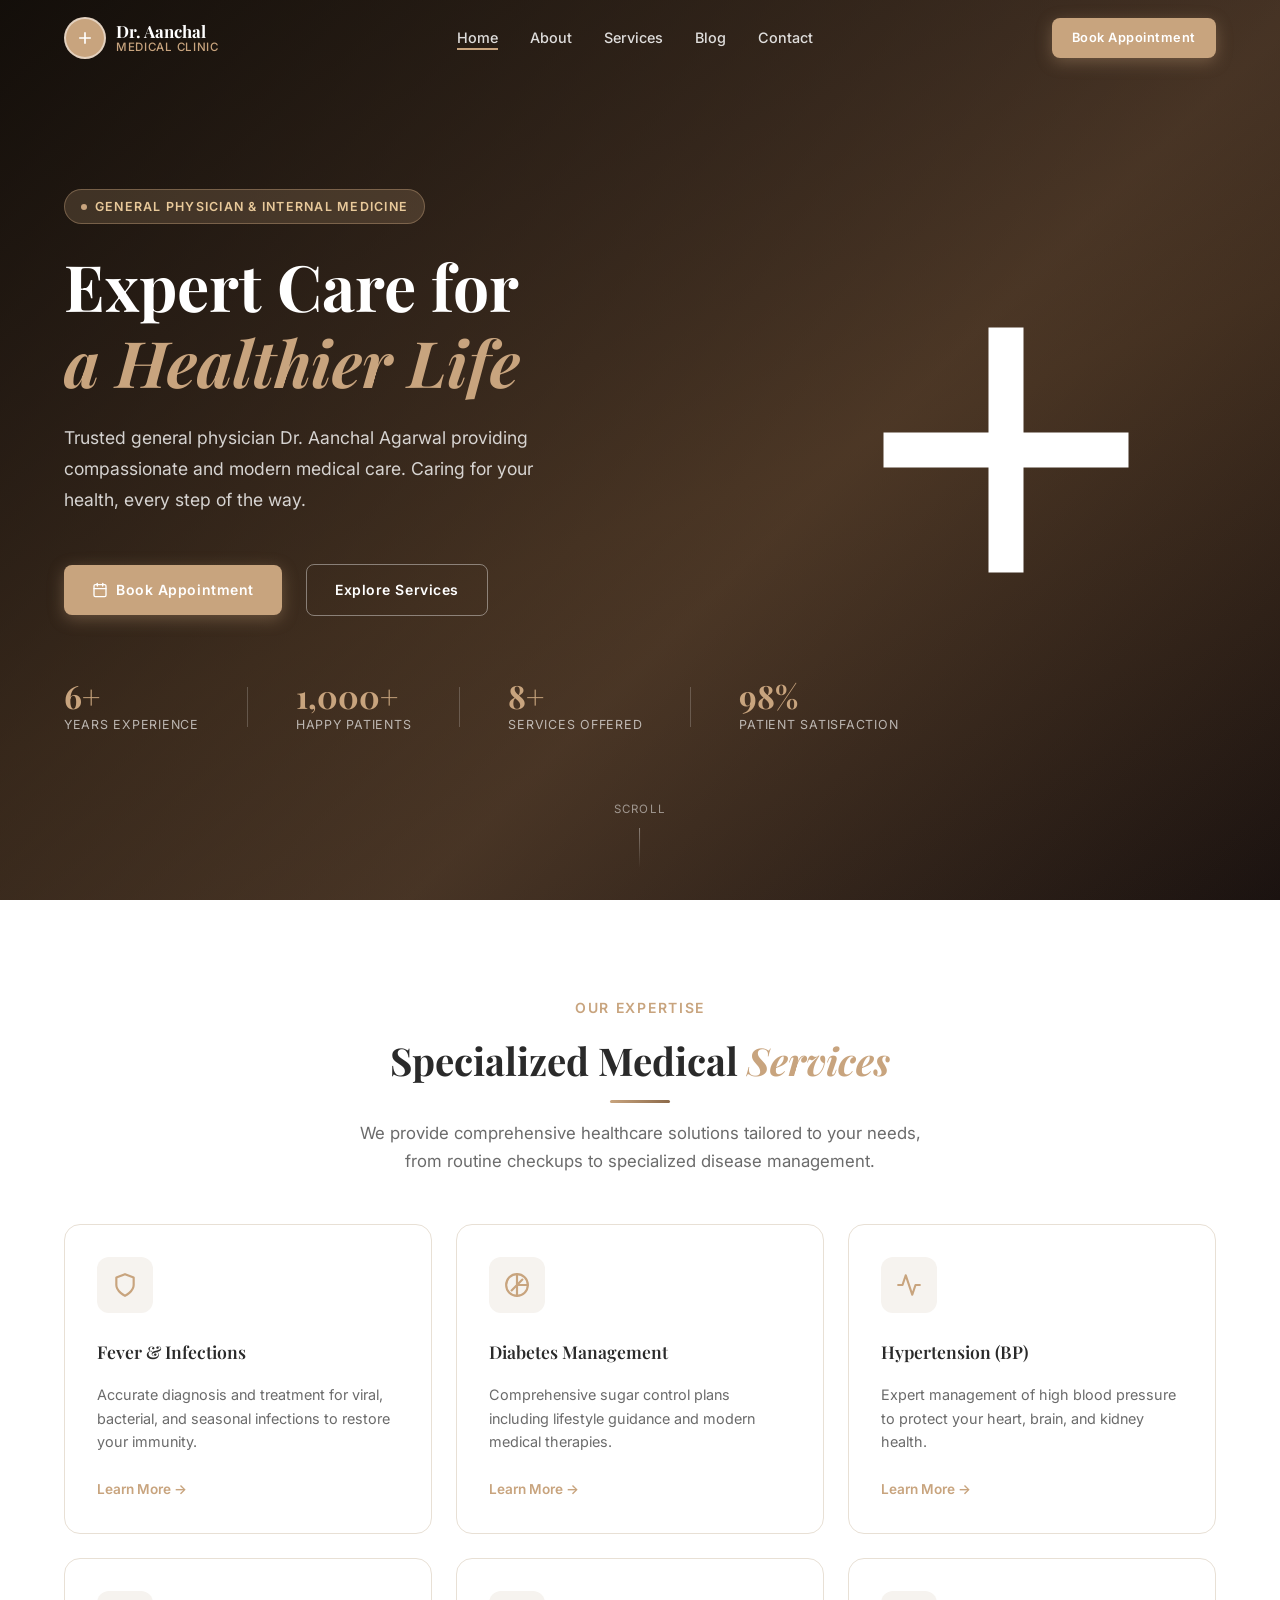
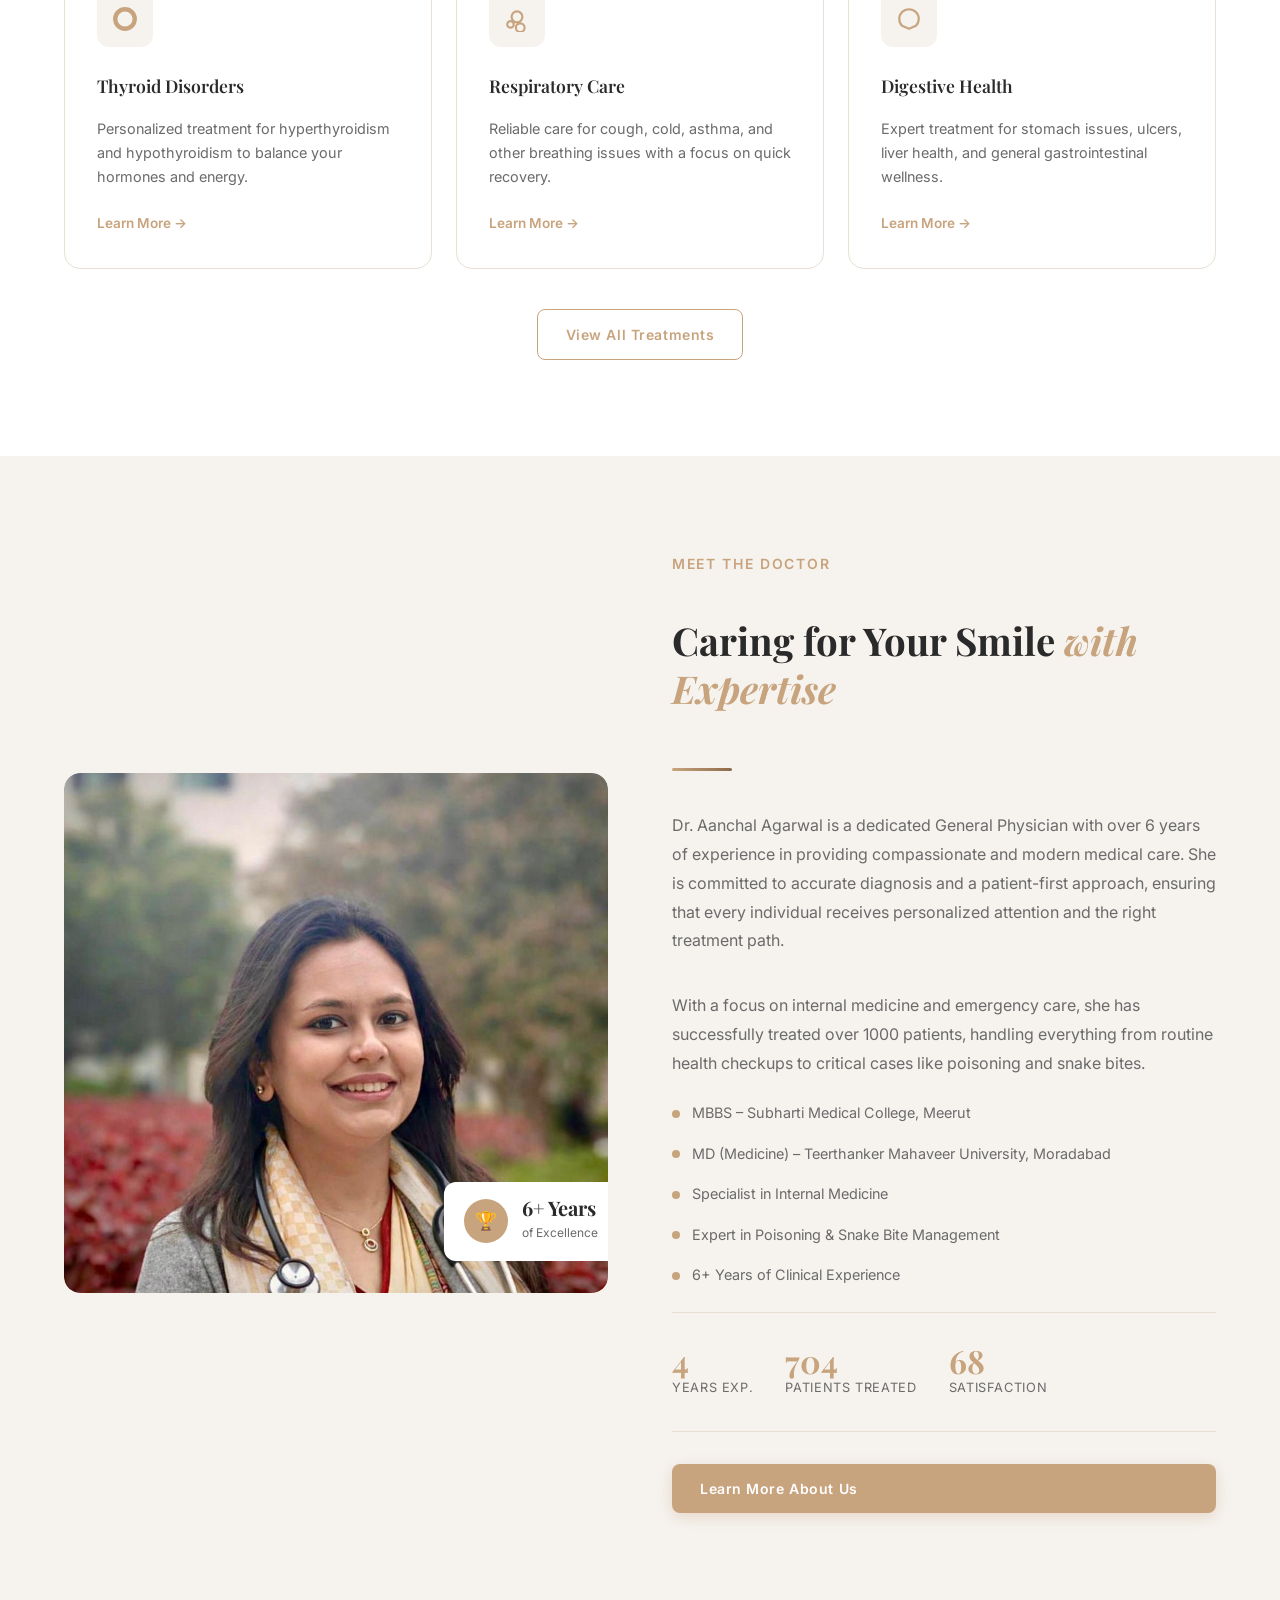
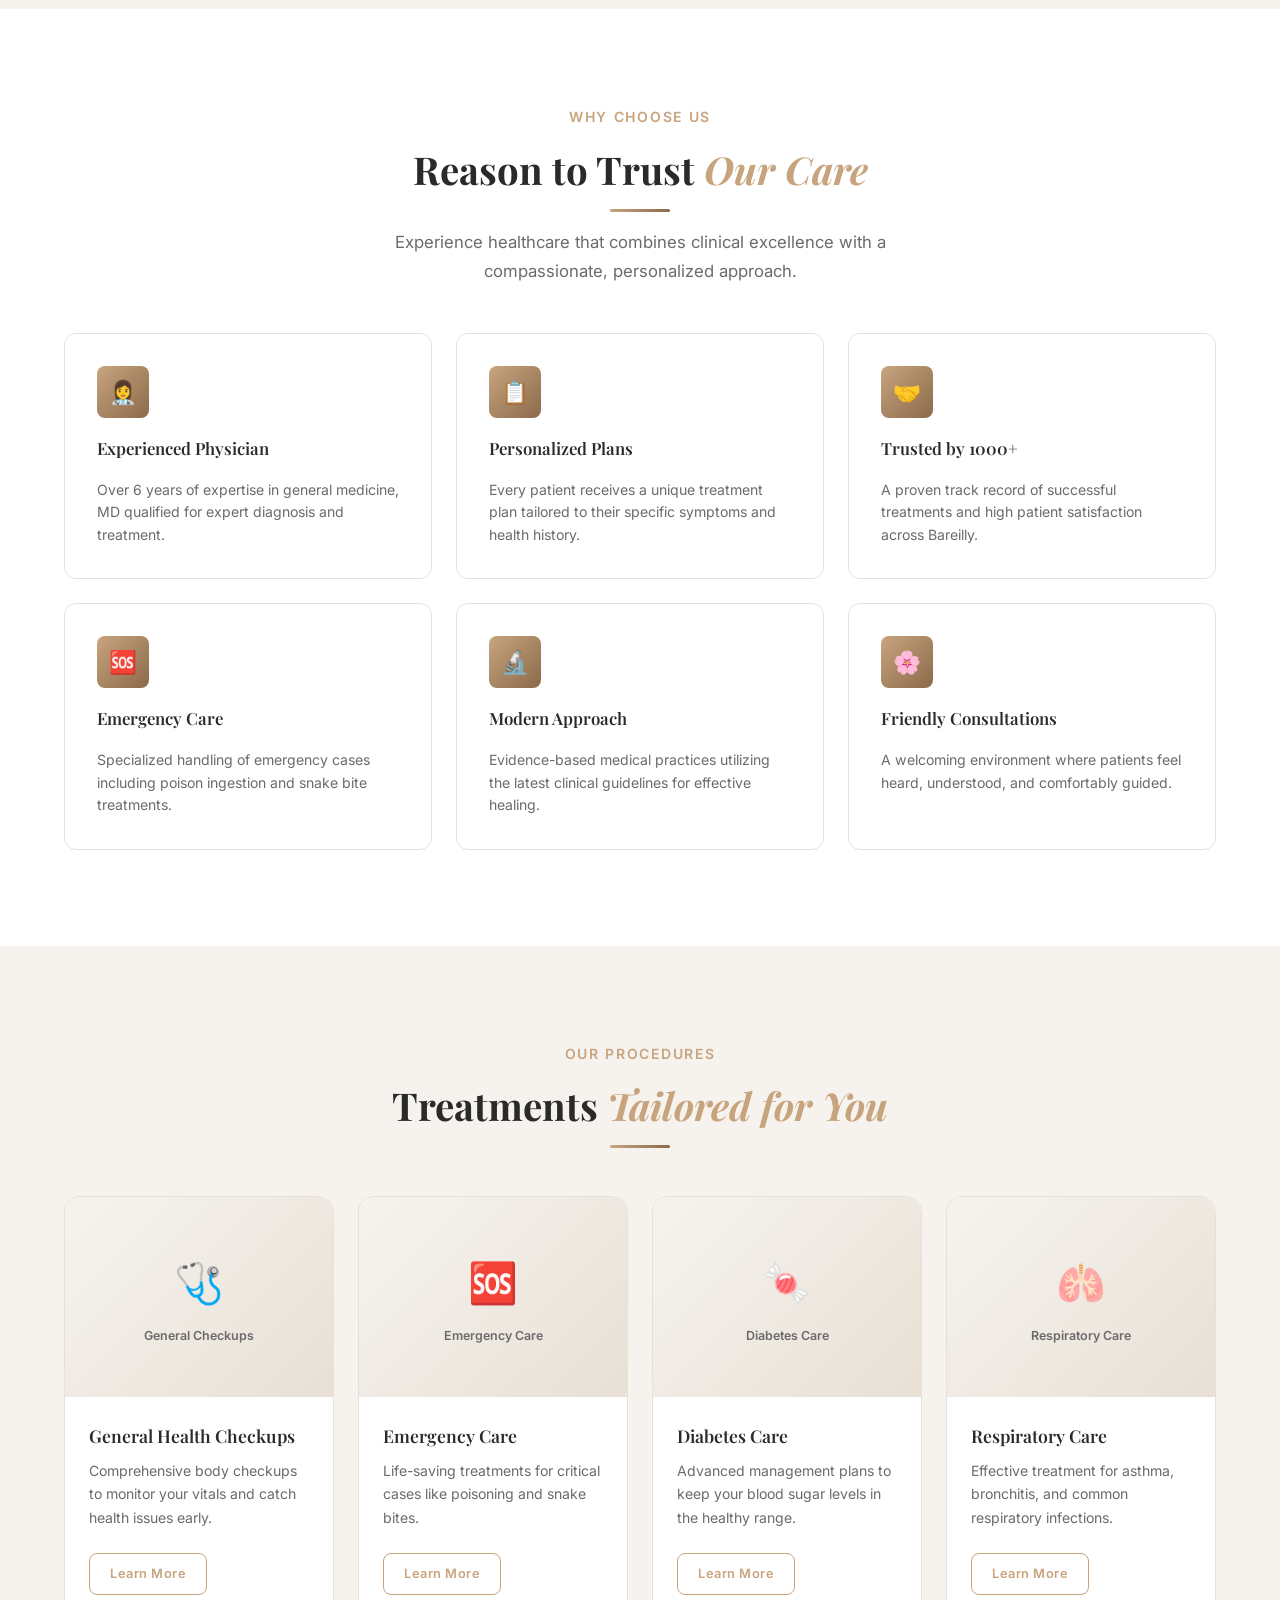
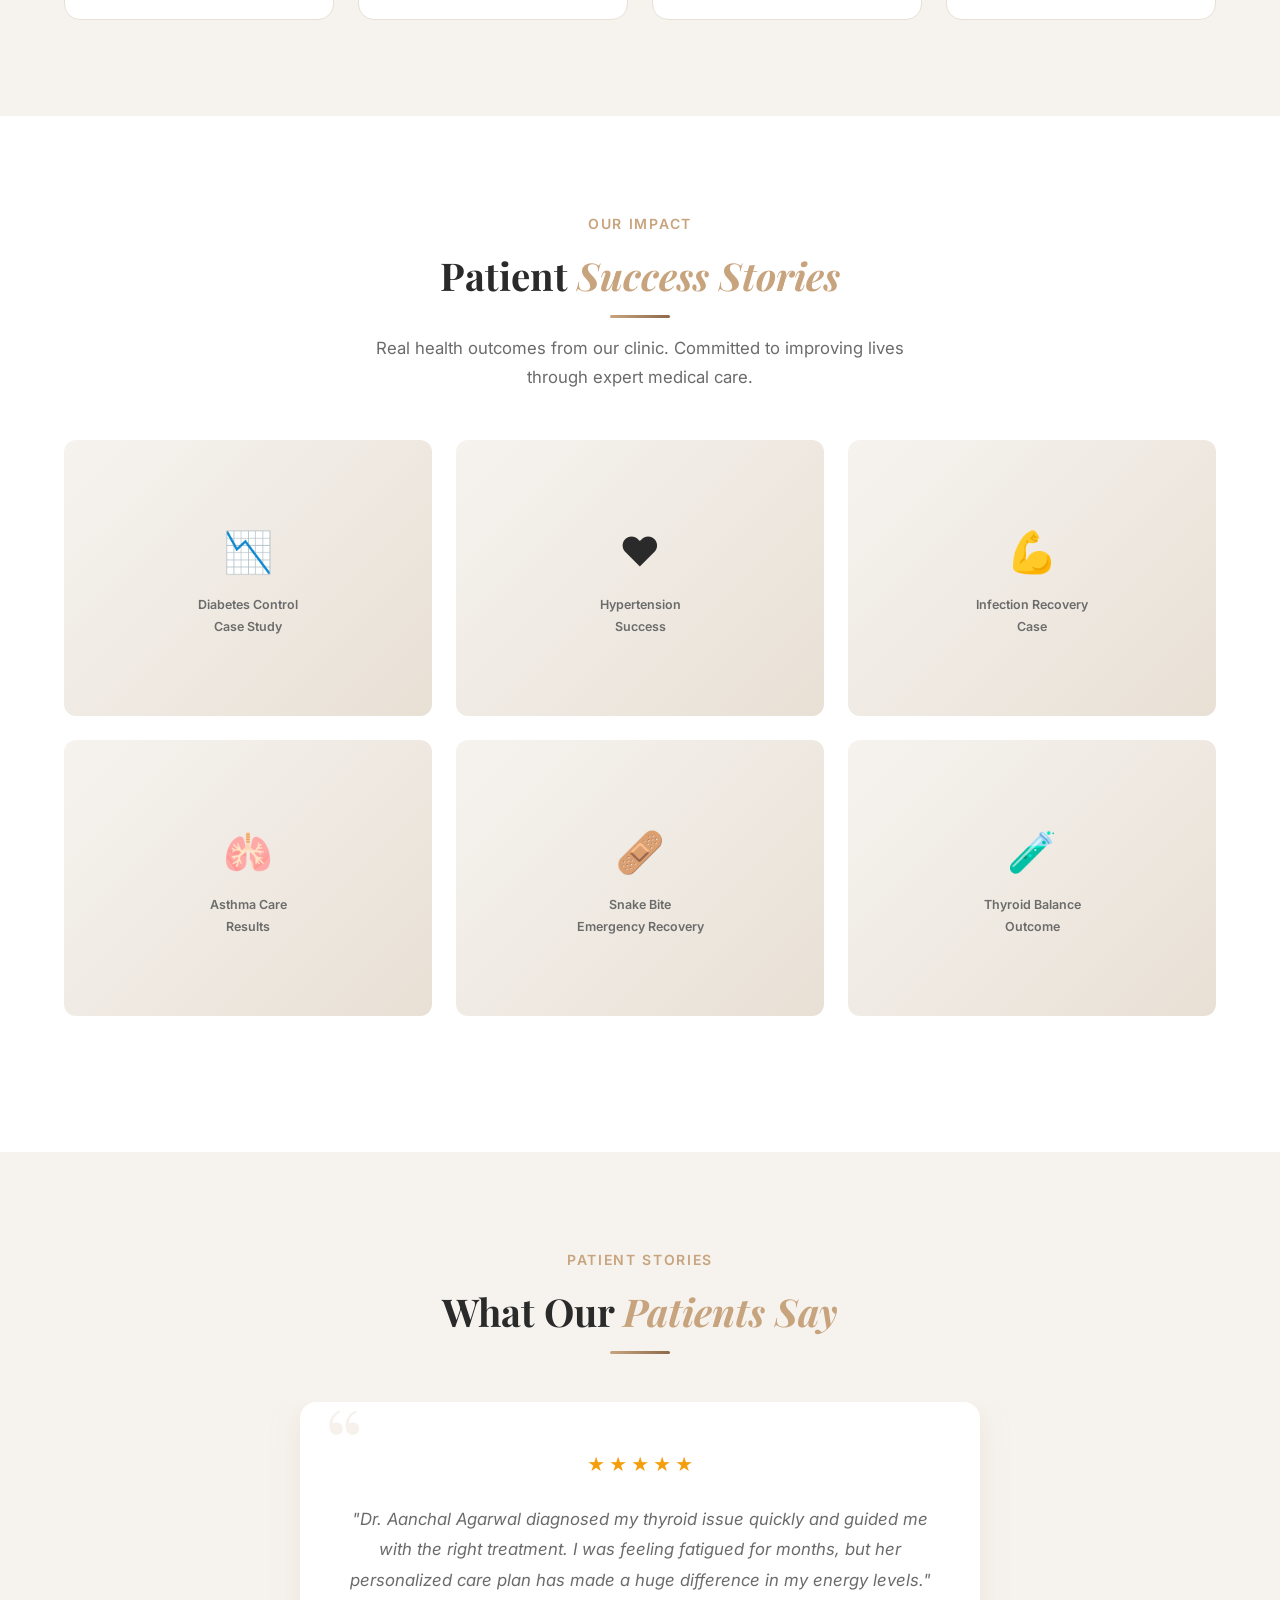
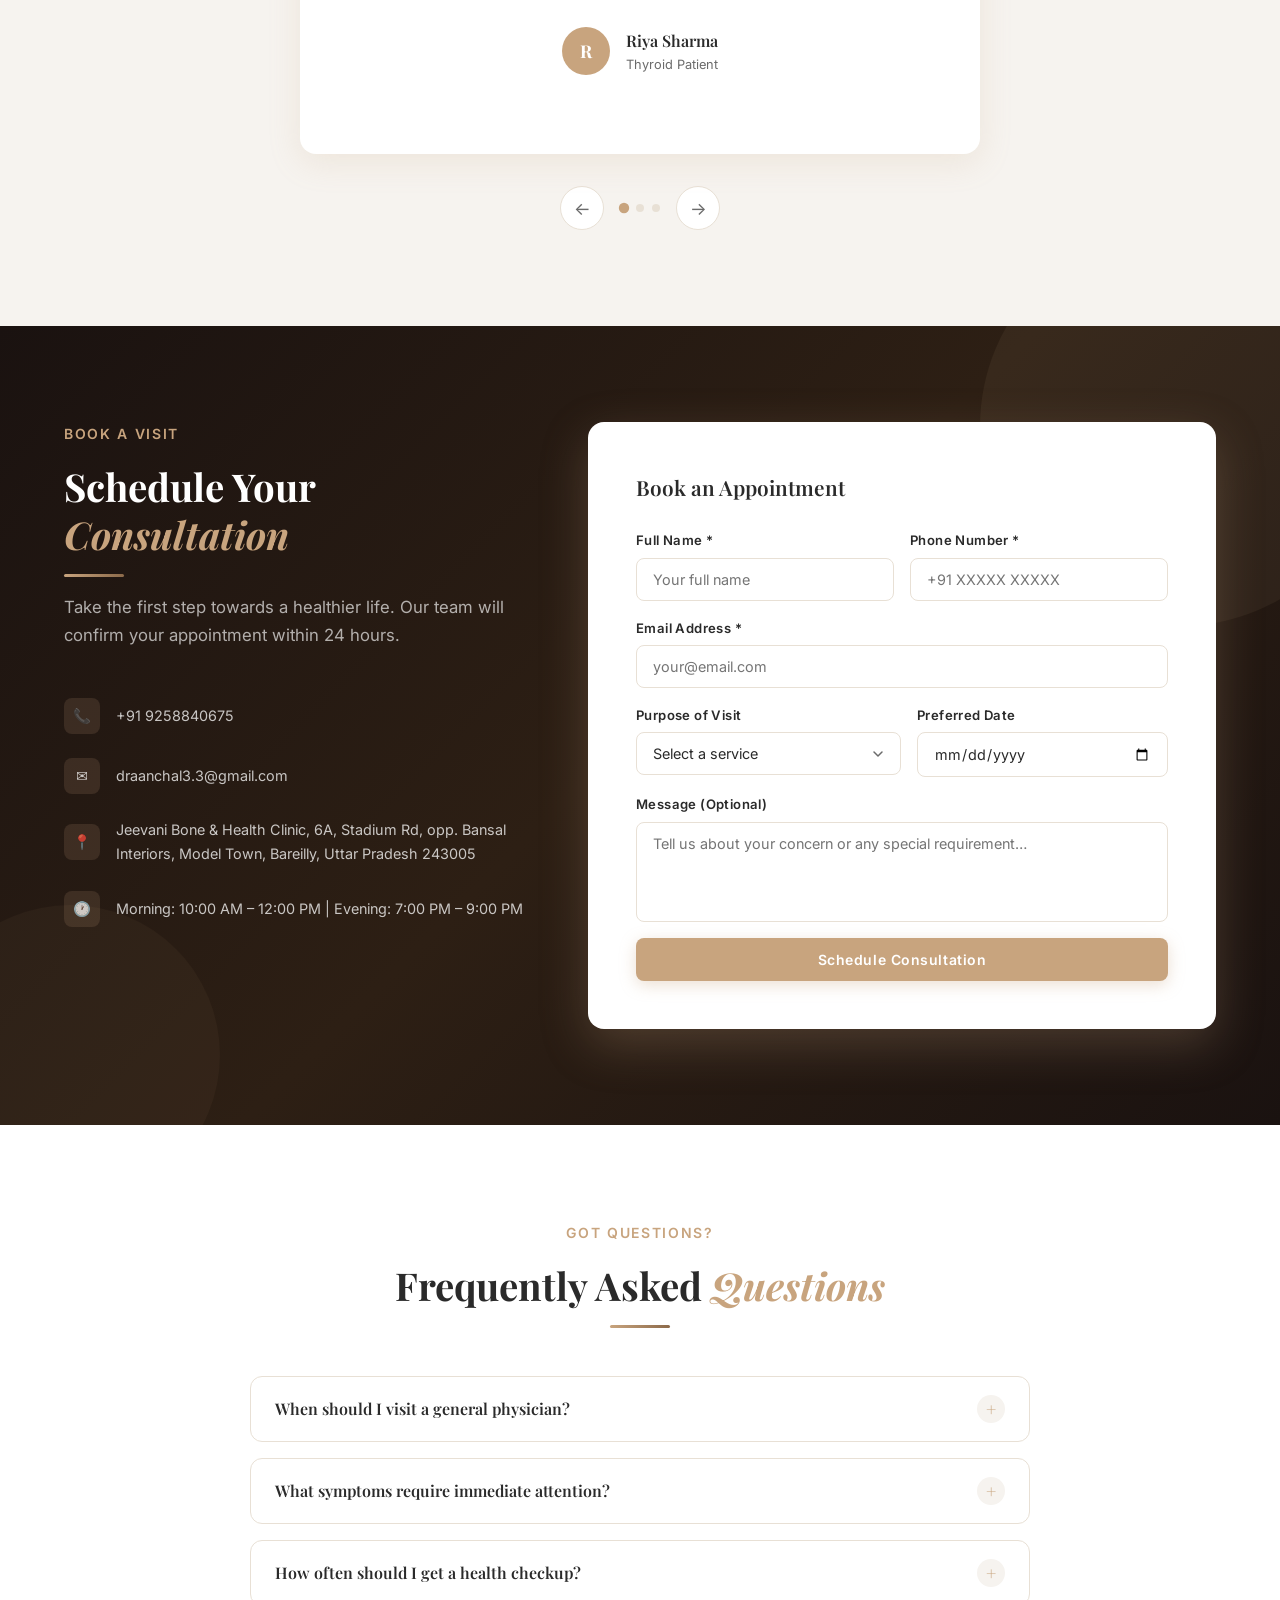
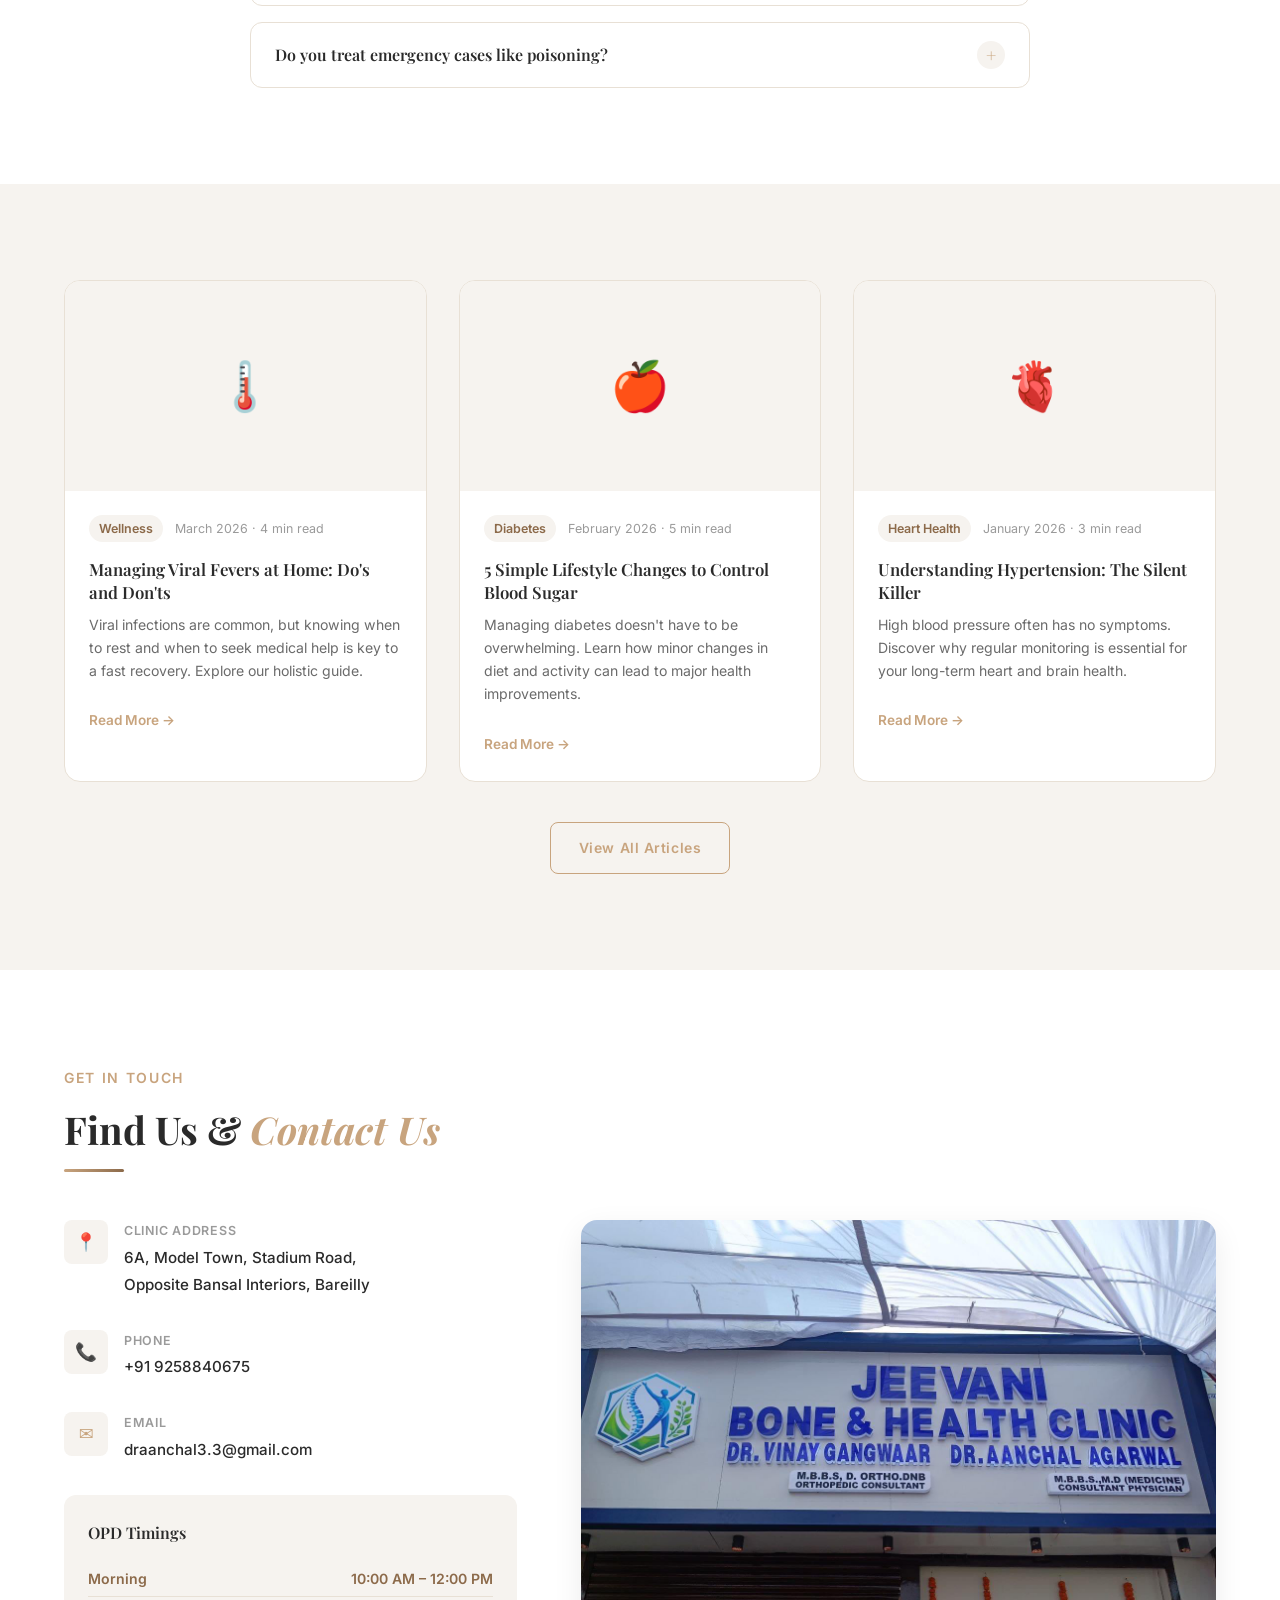
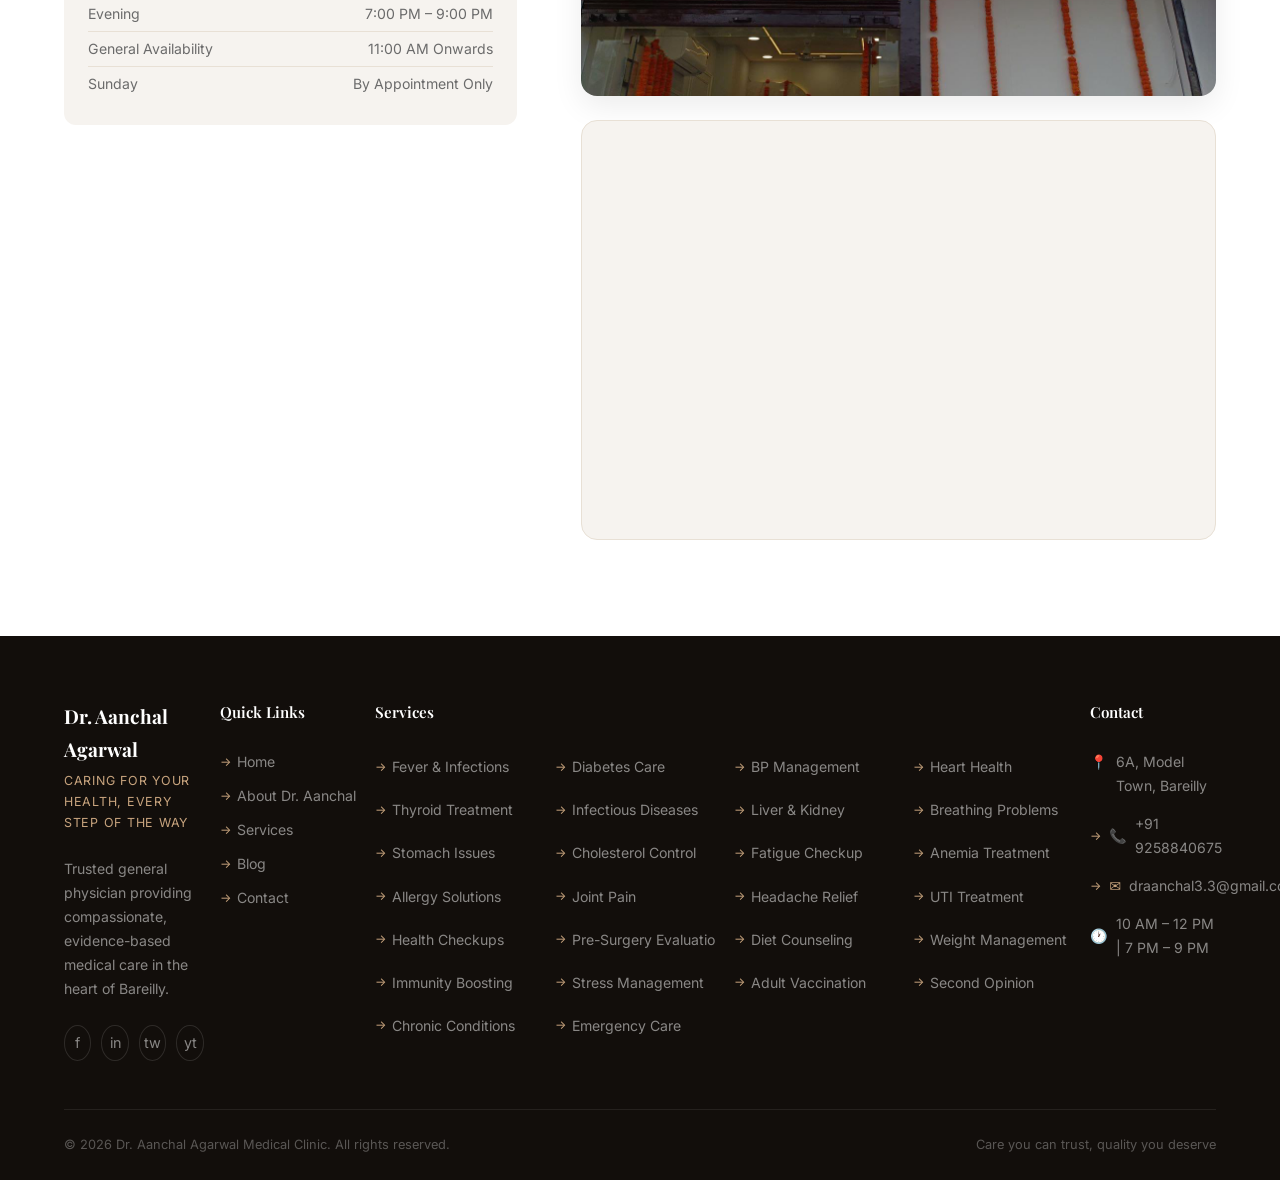
==== commit acab2261: "feat: add Netlify deployment configuration and update image paths" ====
--- a/index.html
+++ b/index.html
@@ -908,7 +908,7 @@
       </div>
 
       <div class="reveal reveal-delay-2" style="display:flex; flex-direction:column; gap:24px;">
-        <img src="clinic.jpeg" alt="Dr. Aanchal Medical Clinic Exterior" style="width:100%; height:auto; border-radius:16px; box-shadow:0 10px 30px rgba(0,0,0,0.08);" />
+        <img src="assets/images/aanchal_clinic.jpeg" alt="Dr. Aanchal Medical Clinic Exterior" style="width:100%; height:auto; border-radius:16px; box-shadow:0 10px 30px rgba(0,0,0,0.08);" />
         <div class="map-placeholder" style="height:420px; width:100%; border-radius:16px; overflow:hidden;">
           <iframe
             src="https://www.google.com/maps/embed?pb=!1m18!1m12!1m3!1d3502.1!2d77.2!3d28.6!2m3!1f0!2f0!3f0!3m2!1i1024!2i768!4f13.1!3m3!1m2!1s0x0%3A0x0!2zMjjCsDM2JzAwLjAiTiA3N8KwMTInMDAuMCJF!5e0!3m2!1sen!2sin!4v1234567890"
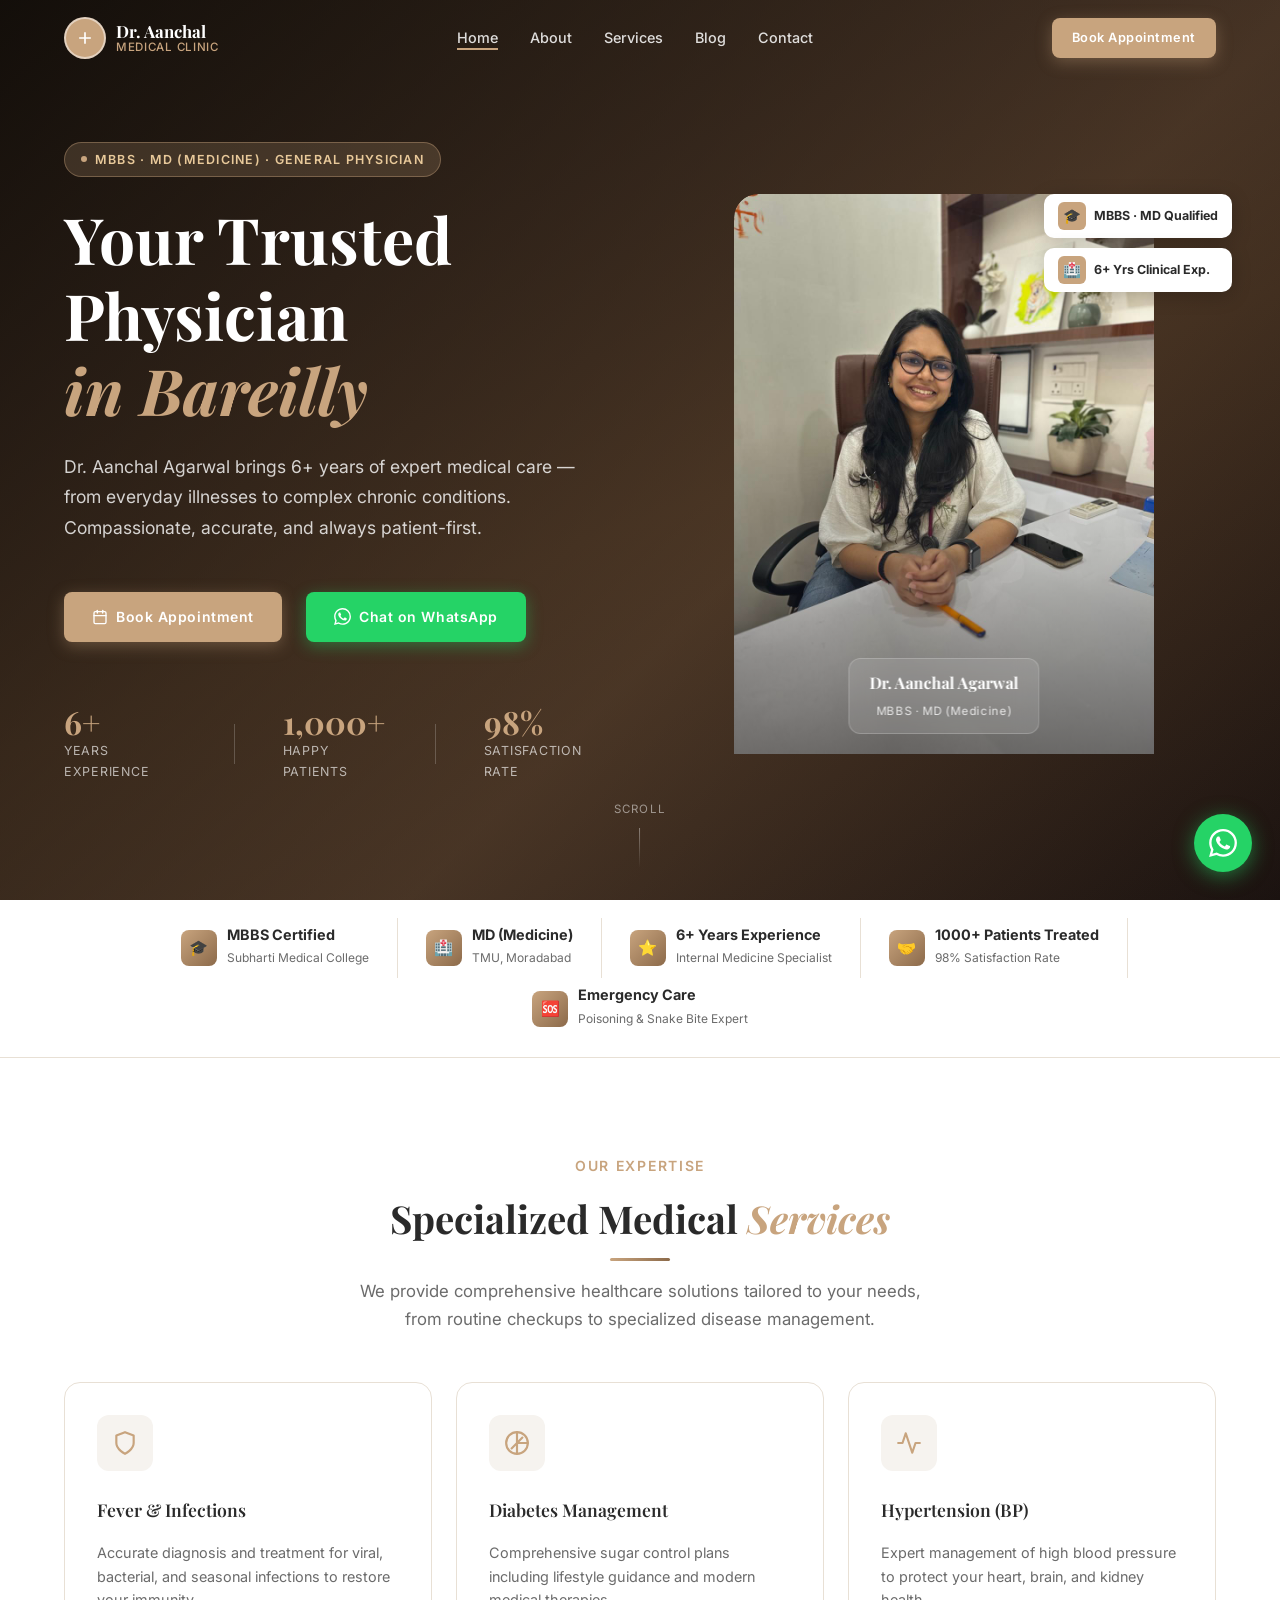
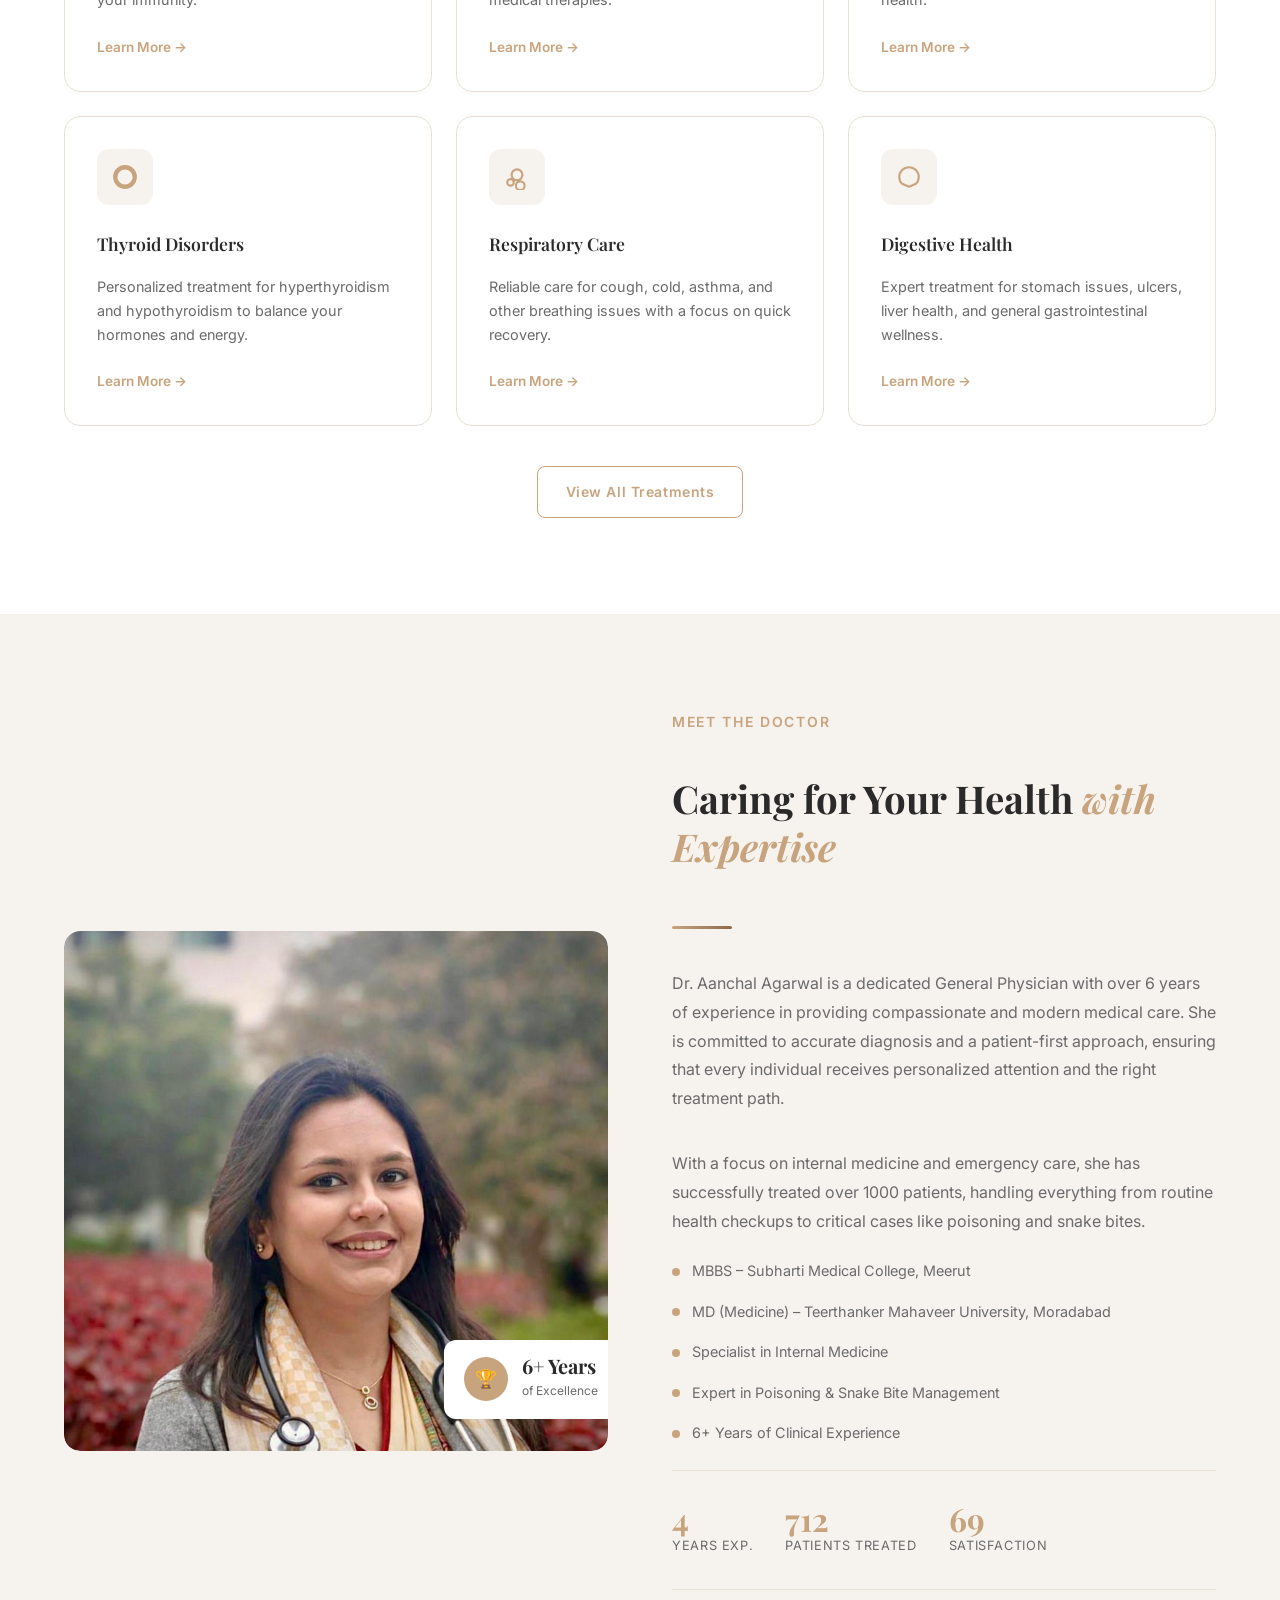
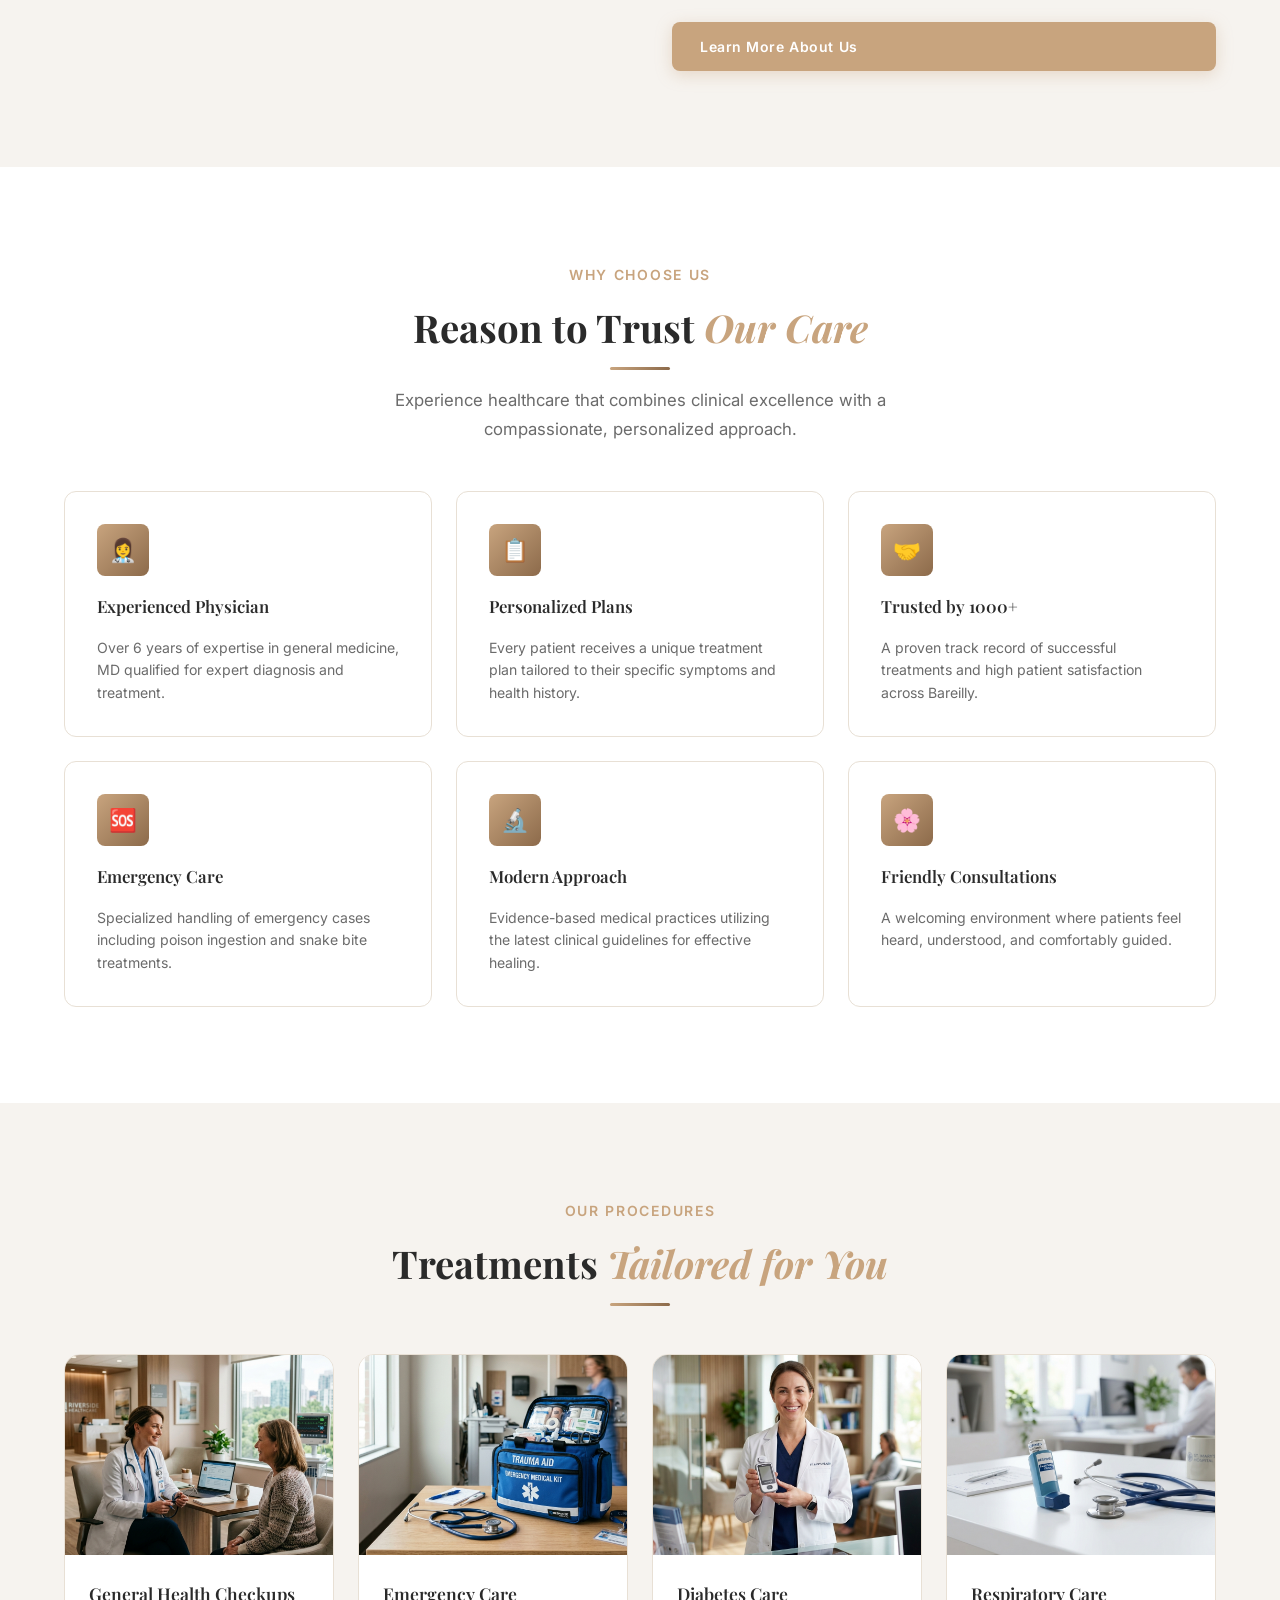
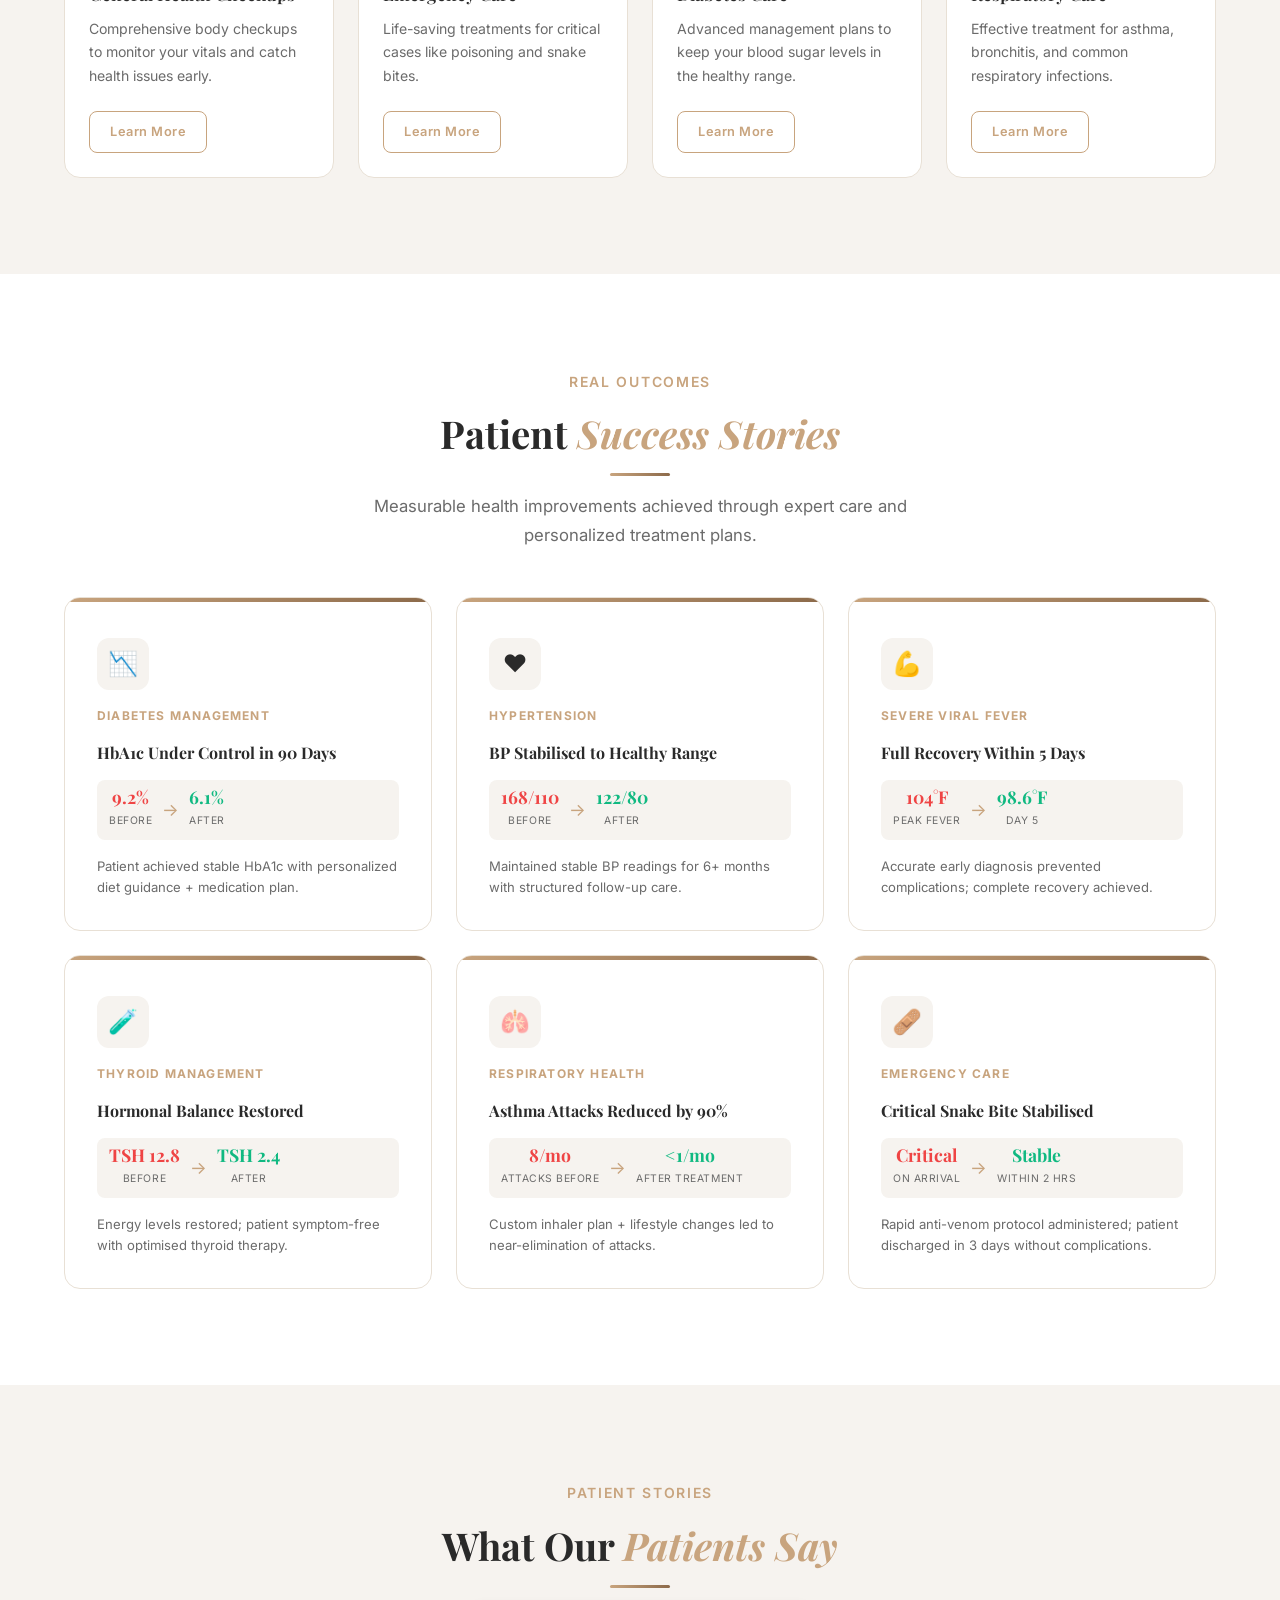
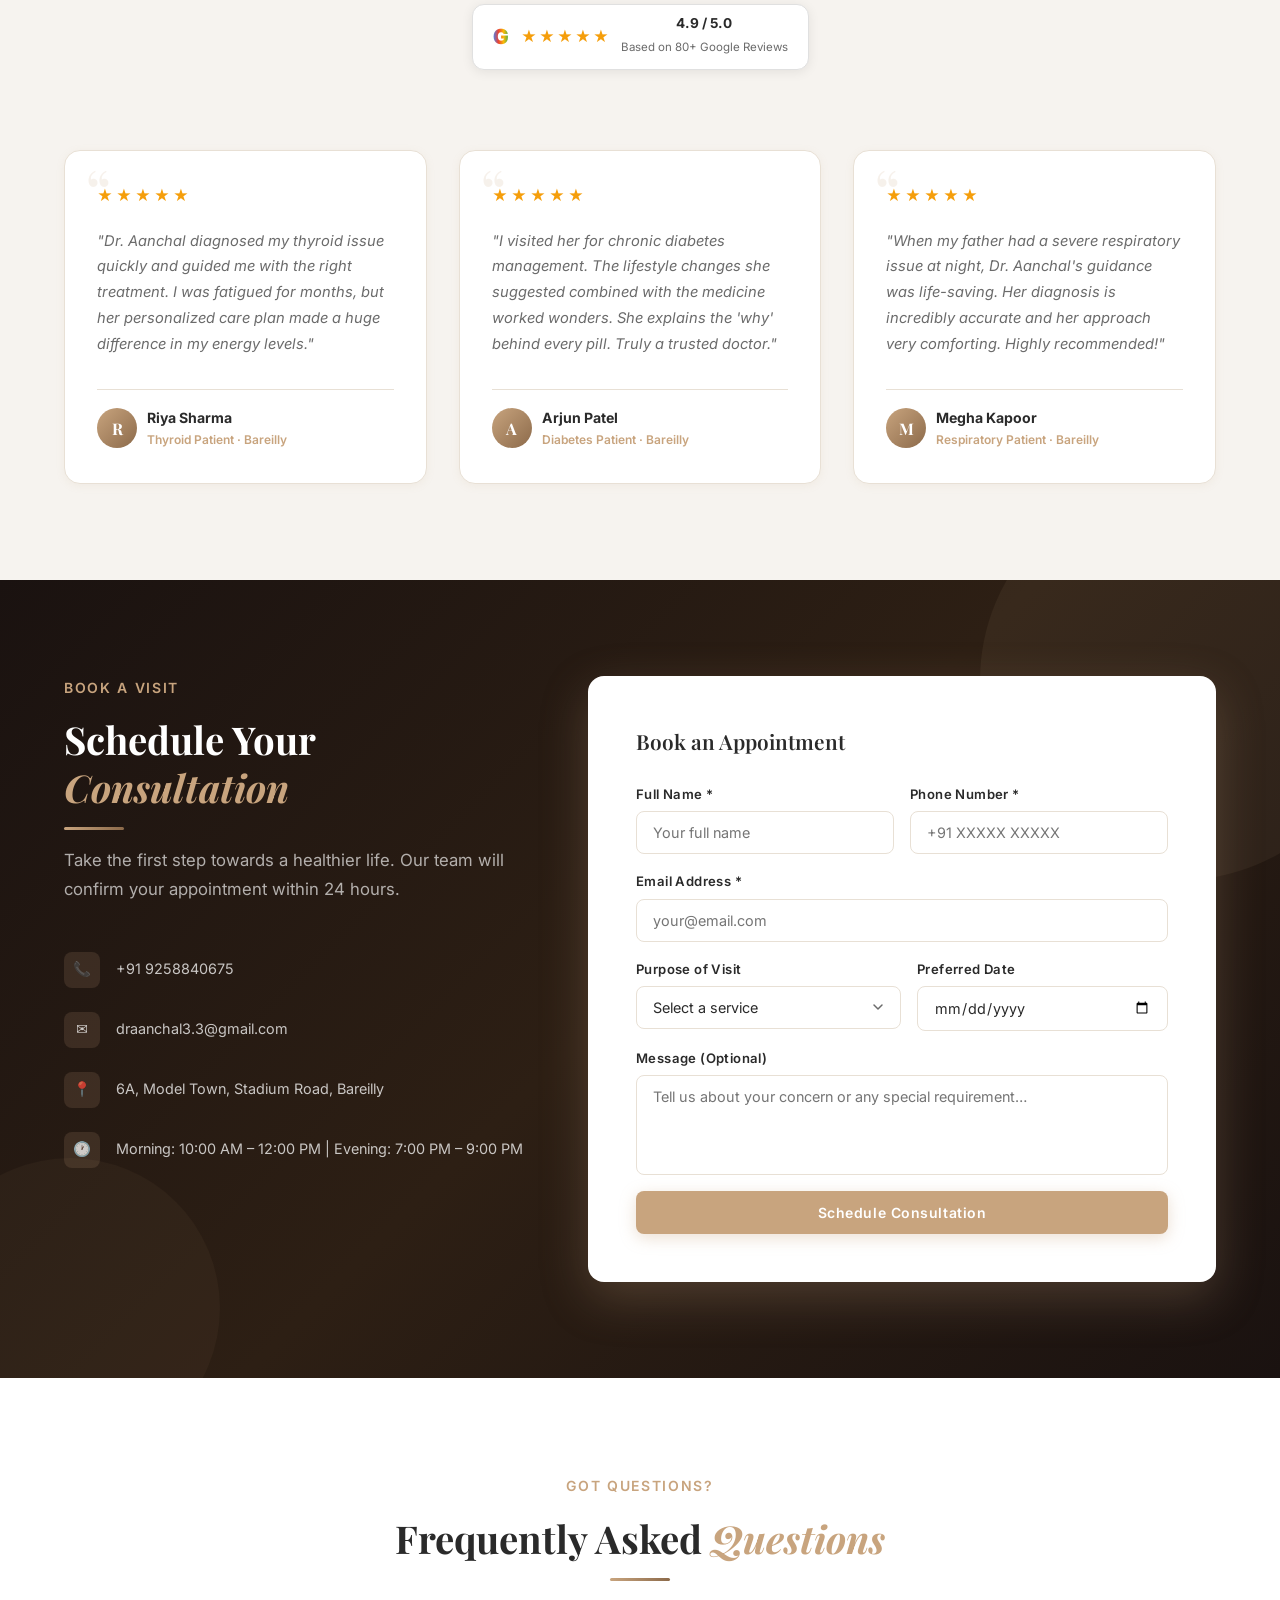
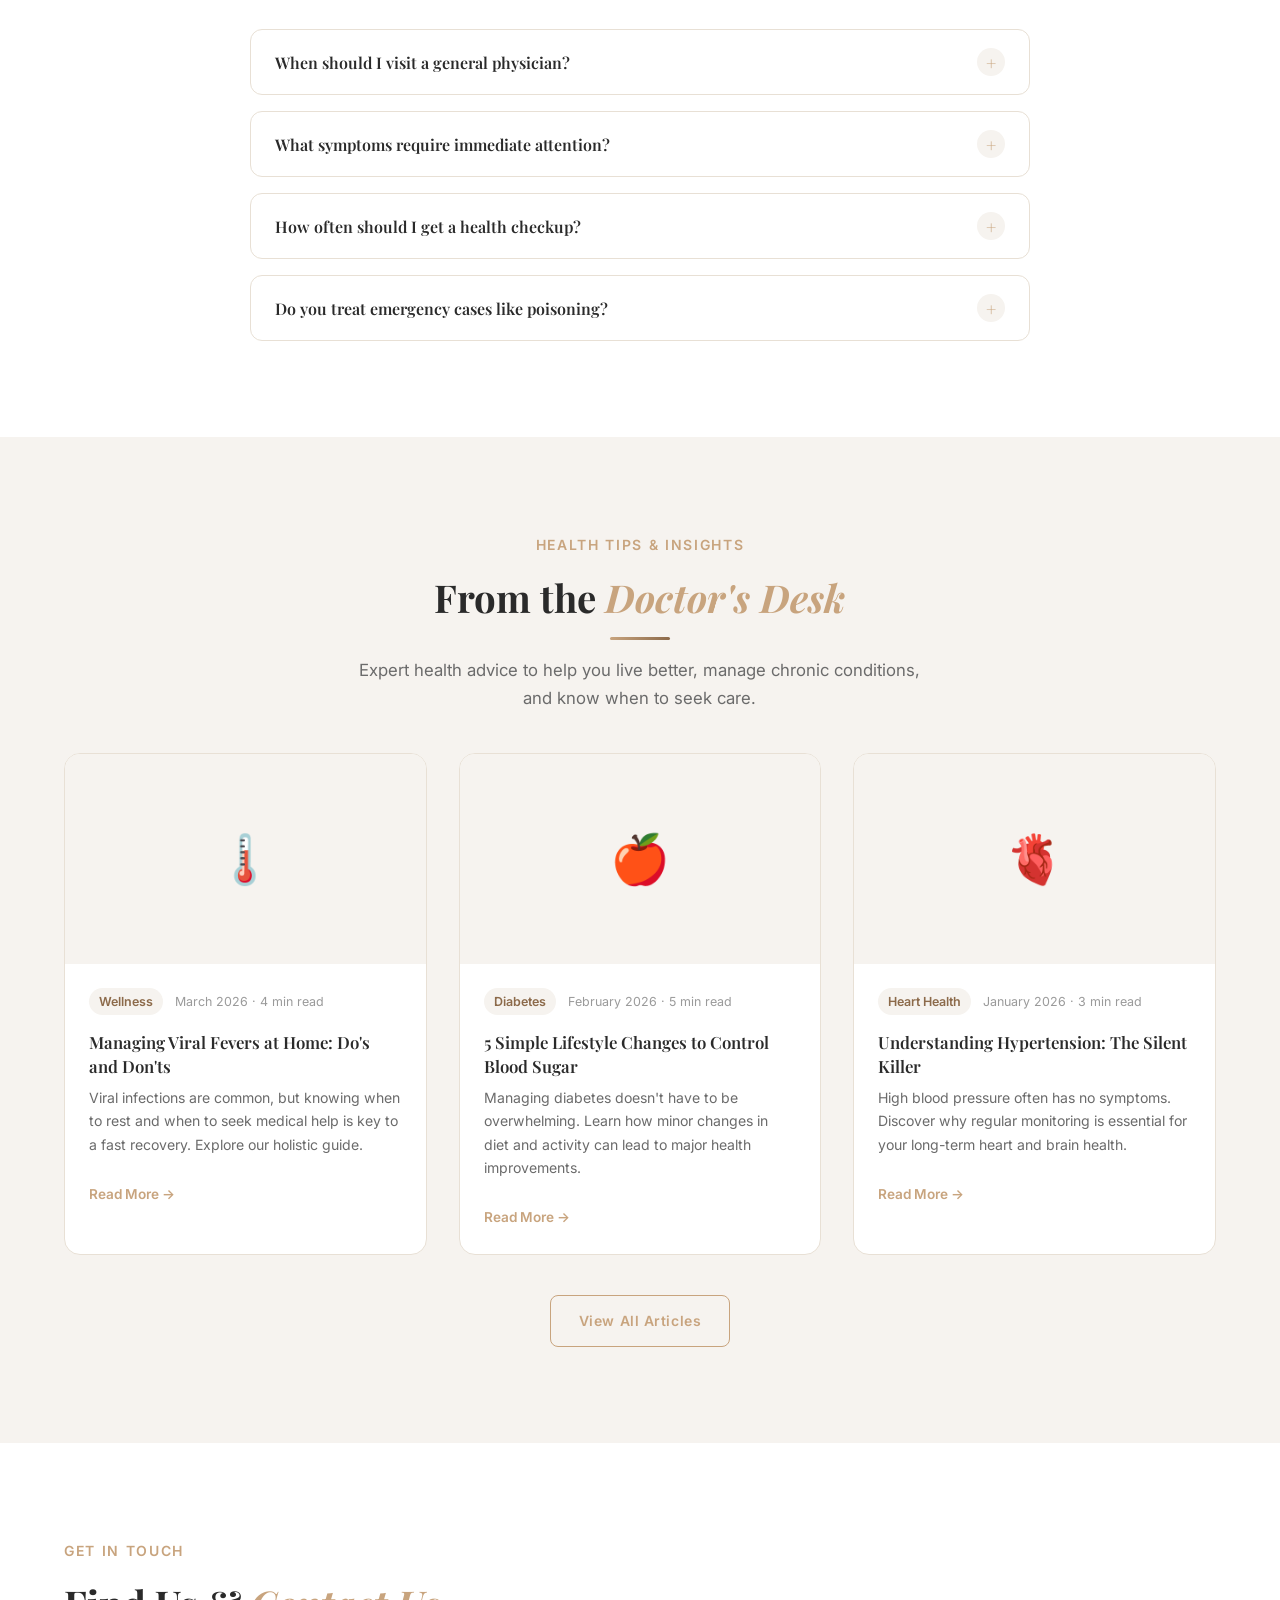
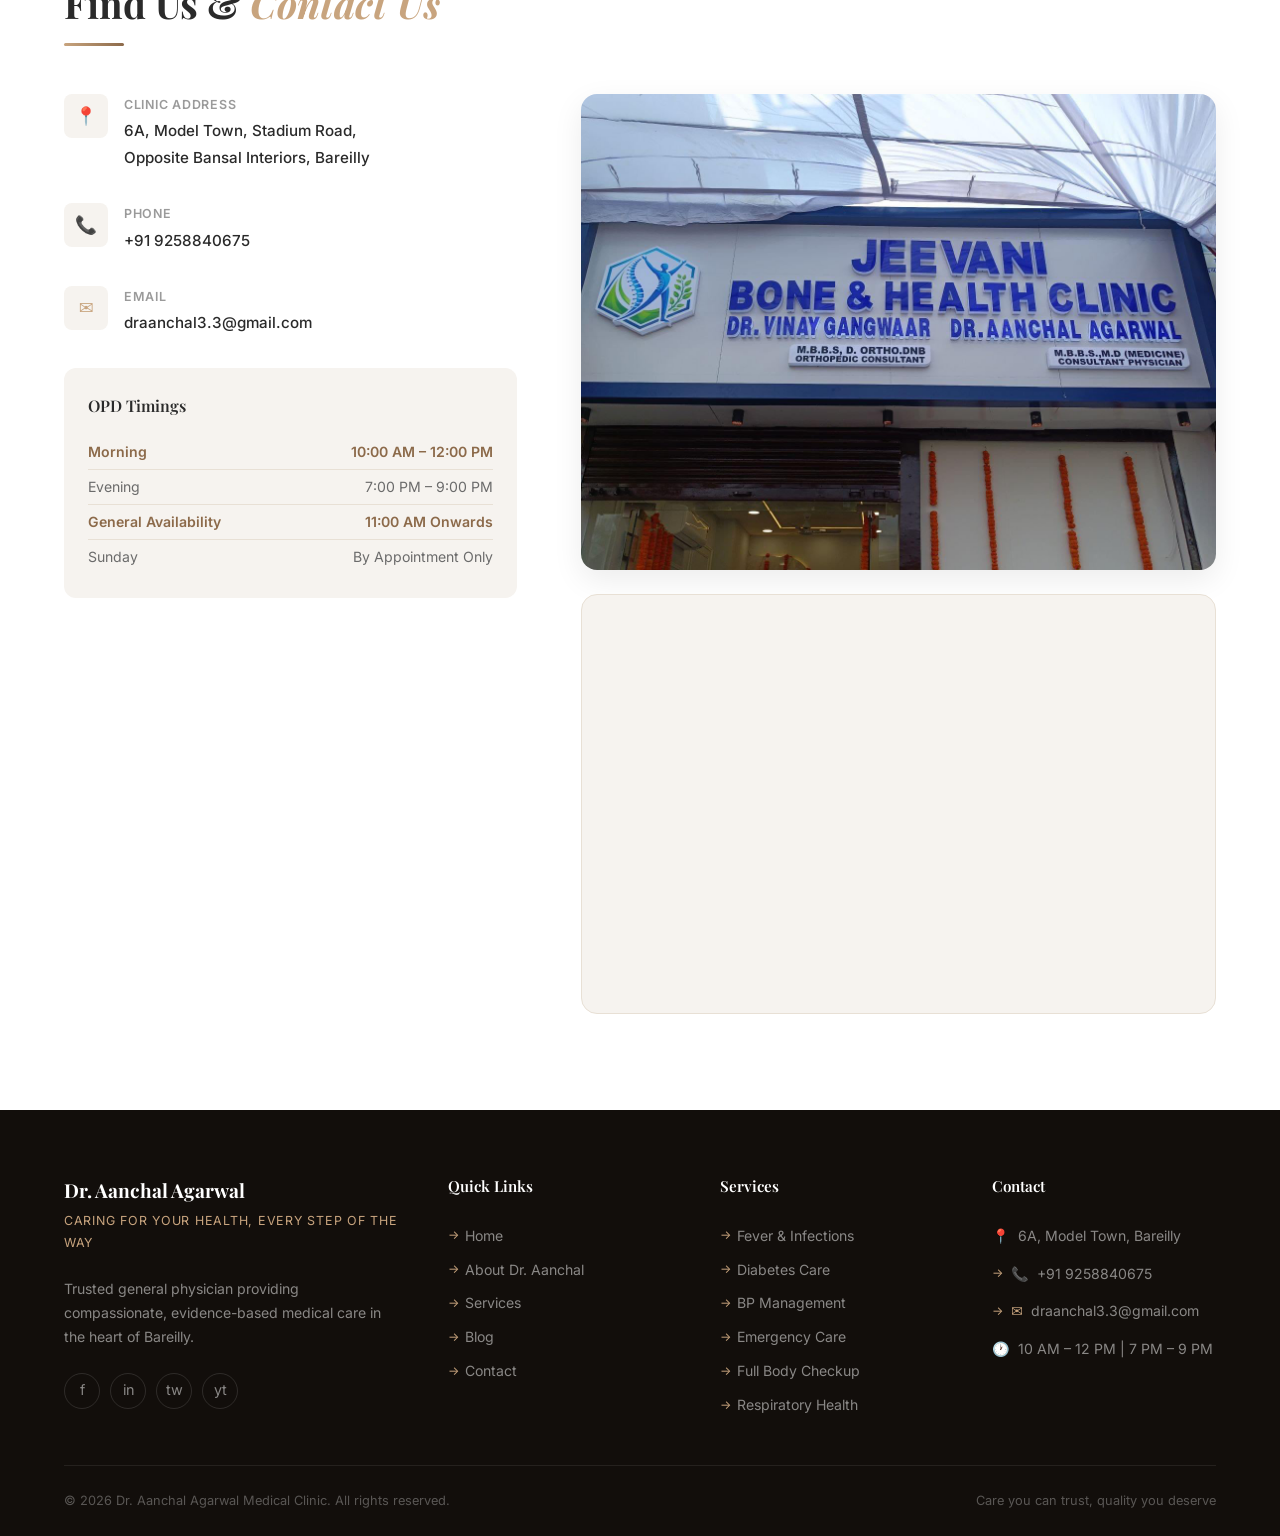
==== commit 20c69c3d: "update website design and assets" ====
--- a/index.html
+++ b/index.html
@@ -3,8 +3,9 @@
 <head>
   <meta charset="UTF-8" />
   <meta name="viewport" content="width=device-width, initial-scale=1.0" />
-  <meta name="description" content="Dr. Aanchal Agarwal – Expert General Physician providing compassionate and modern medical care. Specializing in fever treatment, diabetes management, BP control, and more." />
-  <title>Dr. Aanchal Agarwal | Caring for Your Health – General Physician</title>
+  <meta name="description" content="Dr. Aanchal Agarwal – Best General Physician in Bareilly. MBBS, MD (Medicine). Expert in diabetes, hypertension, thyroid, fever & emergency care. Book appointment today." />
+  <meta name="keywords" content="best general physician Bareilly, Dr Aanchal Agarwal, doctor Bareilly, diabetes treatment Bareilly, MD physician Bareilly" />
+  <title>Dr. Aanchal Agarwal | Best General Physician in Bareilly – MBBS, MD</title>
   <link rel="preconnect" href="https://fonts.googleapis.com" />
   <link rel="preconnect" href="https://fonts.gstatic.com" crossorigin />
   <link rel="stylesheet" href="assets/css/styles.css" />
@@ -114,56 +115,75 @@
   <div class="hero__bg" aria-hidden="true"></div>
   <div class="hero__gradient" aria-hidden="true"></div>
 
-  <!-- Decorative Medical Cross -->
-  <svg class="hero__deco" viewBox="0 0 24 24" fill="white" aria-hidden="true">
-    <path d="M19 13h-6v6h-2v-6H5v-2h6V5h2v6h6v2z"/>
-  </svg>
-
   <div class="hero__content">
-    <div class="hero__badge" aria-label="Clinic designation">
-      <span class="hero__badge-dot" aria-hidden="true"></span>
-      General Physician &amp; Internal Medicine
-    </div>
-
-    <h1 class="hero__title">
-      Expert Care for
-      <em>a Healthier Life</em>
-    </h1>
-
-    <p class="hero__subtitle">
-      Trusted general physician Dr. Aanchal Agarwal providing compassionate and modern medical care. Caring for your health, every step of the way.
-    </p>
-
-    <div class="hero__actions">
-      <a href="#appointment" class="btn btn-primary">
-        <svg width="16" height="16" viewBox="0 0 24 24" fill="none" stroke="currentColor" stroke-width="2" stroke-linecap="round" stroke-linejoin="round" aria-hidden="true"><rect x="3" y="4" width="18" height="18" rx="2"/><line x1="16" y1="2" x2="16" y2="6"/><line x1="8" y1="2" x2="8" y2="6"/><line x1="3" y1="10" x2="21" y2="10"/></svg>
-        Book Appointment
-      </a>
-      <a href="#services" class="btn btn-outline" style="color:#fff; border-color:rgba(255,255,255,0.4);">
-        Explore Services
-      </a>
-    </div>
-
-    <div class="hero__stats">
-      <div class="hero__stat">
-        <div class="hero__stat-number" data-count="6" data-suffix="+">0</div>
-        <div class="hero__stat-label">Years Experience</div>
-      </div>
-      <div class="hero__stat-divider" aria-hidden="true"></div>
-      <div class="hero__stat">
-        <div class="hero__stat-number" data-count="1000" data-suffix="+">0</div>
-        <div class="hero__stat-label">Happy Patients</div>
-      </div>
-      <div class="hero__stat-divider" aria-hidden="true"></div>
-      <div class="hero__stat">
-        <div class="hero__stat-number" data-count="8" data-suffix="+">0</div>
-        <div class="hero__stat-label">Services Offered</div>
-      </div>
-      <div class="hero__stat-divider" aria-hidden="true"></div>
-      <div class="hero__stat">
-        <div class="hero__stat-number" data-count="98" data-suffix="%">0</div>
-        <div class="hero__stat-label">Patient Satisfaction</div>
-      </div>
+    <div class="hero__inner">
+
+      <!-- LEFT: Text Column -->
+      <div class="hero__text">
+        <div class="hero__badge" aria-label="Clinic designation">
+          <span class="hero__badge-dot" aria-hidden="true"></span>
+          MBBS · MD (Medicine) · General Physician
+        </div>
+
+        <h1 class="hero__title">
+          Your Trusted Physician
+          <em>in Bareilly</em>
+        </h1>
+
+        <p class="hero__subtitle">
+          Dr. Aanchal Agarwal brings 6+ years of expert medical care — from everyday illnesses to complex chronic conditions. Compassionate, accurate, and always patient-first.
+        </p>
+
+        <div class="hero__actions">
+          <a href="#appointment" class="btn btn-primary" id="hero-book-btn">
+            <svg width="16" height="16" viewBox="0 0 24 24" fill="none" stroke="currentColor" stroke-width="2" stroke-linecap="round" stroke-linejoin="round" aria-hidden="true"><rect x="3" y="4" width="18" height="18" rx="2"/><line x1="16" y1="2" x2="16" y2="6"/><line x1="8" y1="2" x2="8" y2="6"/><line x1="3" y1="10" x2="21" y2="10"/></svg>
+            Book Appointment
+          </a>
+          <a href="https://wa.me/919258840675" target="_blank" rel="noopener" class="btn hero__whatsapp-btn" id="hero-whatsapp-btn">
+            <svg width="17" height="17" viewBox="0 0 24 24" fill="currentColor" aria-hidden="true"><path d="M17.472 14.382c-.297-.149-1.758-.867-2.03-.967-.273-.099-.471-.148-.67.15-.197.297-.767.966-.94 1.164-.173.199-.347.223-.644.075-.297-.15-1.255-.463-2.39-1.475-.883-.788-1.48-1.761-1.653-2.059-.173-.297-.018-.458.13-.606.134-.133.298-.347.446-.52.149-.174.198-.298.298-.497.099-.198.05-.371-.025-.52-.075-.149-.669-1.612-.916-2.207-.242-.579-.487-.5-.669-.51-.173-.008-.371-.01-.57-.01-.198 0-.52.074-.792.372-.272.297-1.04 1.016-1.04 2.479 0 1.462 1.065 2.875 1.213 3.074.149.198 2.096 3.2 5.077 4.487.709.306 1.262.489 1.694.625.712.227 1.36.195 1.871.118.571-.085 1.758-.719 2.006-1.413.248-.694.248-1.289.173-1.413-.074-.124-.272-.198-.57-.347m-5.421 7.403h-.004a9.87 9.87 0 01-5.031-1.378l-.361-.214-3.741.982.998-3.648-.235-.374a9.86 9.86 0 01-1.51-5.26c.001-5.45 4.436-9.884 9.888-9.884 2.64 0 5.122 1.03 6.988 2.898a9.825 9.825 0 012.893 6.994c-.003 5.45-4.437 9.884-9.885 9.884m8.413-18.297A11.815 11.815 0 0012.05 0C5.495 0 .16 5.335.157 11.892c0 2.096.547 4.142 1.588 5.945L.057 24l6.305-1.654a11.882 11.882 0 005.683 1.448h.005c6.554 0 11.89-5.335 11.893-11.893a11.821 11.821 0 00-3.48-8.413Z"/></svg>
+            Chat on WhatsApp
+          </a>
+        </div>
+
+        <div class="hero__stats">
+          <div class="hero__stat">
+            <div class="hero__stat-number" data-count="6" data-suffix="+">0</div>
+            <div class="hero__stat-label">Years Experience</div>
+          </div>
+          <div class="hero__stat-divider" aria-hidden="true"></div>
+          <div class="hero__stat">
+            <div class="hero__stat-number" data-count="1000" data-suffix="+">0</div>
+            <div class="hero__stat-label">Happy Patients</div>
+          </div>
+          <div class="hero__stat-divider" aria-hidden="true"></div>
+          <div class="hero__stat">
+            <div class="hero__stat-number" data-count="98" data-suffix="%">0</div>
+            <div class="hero__stat-label">Satisfaction Rate</div>
+          </div>
+        </div>
+      </div>
+
+      <!-- RIGHT: Doctor Image Column -->
+      <div class="hero__image-col" aria-hidden="true">
+        <div class="hero__doctor-frame">
+          <img src="hero-aanchal.jpeg" alt="Dr. Aanchal Agarwal – General Physician Bareilly" />
+          <div class="hero__doctor-name-tag">
+            <strong>Dr. Aanchal Agarwal</strong>
+            <span>MBBS · MD (Medicine)</span>
+          </div>
+        </div>
+        <div class="hero__badge-row">
+          <div class="hero__cred-badge">
+            <div class="hero__cred-badge-icon">🎓</div>
+            MBBS · MD Qualified
+          </div>
+          <div class="hero__cred-badge">
+            <div class="hero__cred-badge-icon">🏥</div>
+            6+ Yrs Clinical Exp.
+          </div>
+        </div>
+      </div>
+
     </div>
   </div>
 
@@ -172,6 +192,49 @@
     <div class="hero__scroll-line" aria-hidden="true"></div>
   </div>
 </section>
+
+<!-- ================================================================
+     TRUST STRIP
+     ================================================================ -->
+<div class="trust-strip" role="region" aria-label="Credentials and trust indicators">
+  <div class="trust-strip__inner">
+    <div class="trust-item">
+      <div class="trust-item__icon">🎓</div>
+      <div class="trust-item__text">
+        <strong>MBBS Certified</strong>
+        <span>Subharti Medical College</span>
+      </div>
+    </div>
+    <div class="trust-item">
+      <div class="trust-item__icon">🏥</div>
+      <div class="trust-item__text">
+        <strong>MD (Medicine)</strong>
+        <span>TMU, Moradabad</span>
+      </div>
+    </div>
+    <div class="trust-item">
+      <div class="trust-item__icon">⭐</div>
+      <div class="trust-item__text">
+        <strong>6+ Years Experience</strong>
+        <span>Internal Medicine Specialist</span>
+      </div>
+    </div>
+    <div class="trust-item">
+      <div class="trust-item__icon">🤝</div>
+      <div class="trust-item__text">
+        <strong>1000+ Patients Treated</strong>
+        <span>98% Satisfaction Rate</span>
+      </div>
+    </div>
+    <div class="trust-item">
+      <div class="trust-item__icon">🆘</div>
+      <div class="trust-item__text">
+        <strong>Emergency Care</strong>
+        <span>Poisoning &amp; Snake Bite Expert</span>
+      </div>
+    </div>
+  </div>
+</div>
 
 <!-- ================================================================
      SERVICES OVERVIEW
@@ -263,7 +326,7 @@
     <div class="about__grid">
 
       <div class="about__image-wrap reveal">
-        <img src="assets/images/aanchal.jpeg" alt="Dr. Aanchal Agarwal" style="width:100%;height:520px;object-fit:cover;border-radius:16px;box-shadow:0 10px 30px rgba(0,0,0,0.08);" />
+        <img src="aanchal.jpeg" alt="Dr. Aanchal Agarwal" style="width:100%;height:520px;object-fit:cover;border-radius:16px;box-shadow:0 10px 30px rgba(0,0,0,0.08);" />
         <div class="about__badge">
           <div class="about__badge-icon" aria-hidden="true">🏆</div>
           <div class="about__badge-text">
@@ -275,7 +338,7 @@
 
       <div class="about__content reveal reveal-delay-2">
         <span class="section-label">Meet the Doctor</span>
-        <h2 class="section-title" id="about-title">Caring for Your Smile <em>with Expertise</em></h2>
+        <h2 class="section-title" id="about-title">Caring for Your Health <em>with Expertise</em></h2>
         <div class="divider" aria-hidden="true"></div>
 
         <p class="about__bio">
@@ -399,7 +462,7 @@
 
       <article class="treatment-card reveal">
         <div class="treatment-card__img">
-          <div class="gallery-placeholder"><span>🩺</span><p>General Checkups</p></div>
+          <img src="assets/images/general_checkup.png" alt="General Checkups">
         </div>
         <div class="treatment-card__body">
           <h3 class="treatment-card__title">General Health Checkups</h3>
@@ -410,7 +473,7 @@
 
       <article class="treatment-card reveal reveal-delay-1">
         <div class="treatment-card__img">
-          <div class="gallery-placeholder"><span>🆘</span><p>Emergency Care</p></div>
+          <img src="assets/images/emergency_care.png" alt="Emergency Care">
         </div>
         <div class="treatment-card__body">
           <h3 class="treatment-card__title">Emergency Care</h3>
@@ -421,7 +484,7 @@
 
       <article class="treatment-card reveal reveal-delay-2">
         <div class="treatment-card__img">
-          <div class="gallery-placeholder"><span>🍬</span><p>Diabetes Care</p></div>
+          <img src="assets/images/diabetes_care.png" alt="Diabetes Care">
         </div>
         <div class="treatment-card__body">
           <h3 class="treatment-card__title">Diabetes Care</h3>
@@ -432,7 +495,7 @@
 
       <article class="treatment-card reveal reveal-delay-3">
         <div class="treatment-card__img">
-          <div class="gallery-placeholder"><span>🫁</span><p>Respiratory Care</p></div>
+          <img src="assets/images/respiratory_care.png" alt="Respiratory Care">
         </div>
         <div class="treatment-card__body">
           <h3 class="treatment-card__title">Respiratory Care</h3>
@@ -451,96 +514,128 @@
 <section class="section" id="gallery" aria-labelledby="gallery-title">
   <div class="container">
     <div class="section-header section-header--center">
-      <span class="section-label">Our Impact</span>
+      <span class="section-label">Real Outcomes</span>
       <h2 class="section-title" id="gallery-title">Patient <em>Success Stories</em></h2>
       <div class="divider divider--center" aria-hidden="true"></div>
-      <p class="section-desc">Real health outcomes from our clinic. Committed to improving lives through expert medical care.</p>
-    </div>
-
-    <div class="gallery-grid">
-
-      <div class="gallery-item reveal">
-        <div class="gallery-placeholder">
-          <span>📉</span>
-          <p>Diabetes Control<br>Case Study</p>
-        </div>
-        <div class="gallery-item__overlay">
-          <div>
-            <div class="gallery-item__label">Diabetes Management</div>
-            <div class="gallery-item__sublabel">HBA1C reduced significantly</div>
-          </div>
-        </div>
-      </div>
-
-      <div class="gallery-item reveal reveal-delay-1">
-        <div class="gallery-placeholder">
-          <span>❤️</span>
-          <p>Hypertension<br>Success</p>
-        </div>
-        <div class="gallery-item__overlay">
-          <div>
-            <div class="gallery-item__label">BP Control</div>
-            <div class="gallery-item__sublabel">Stable readings maintained</div>
-          </div>
-        </div>
-      </div>
-
-      <div class="gallery-item reveal reveal-delay-2">
-        <div class="gallery-placeholder">
-          <span>💪</span>
-          <p>Infection Recovery<br>Case</p>
-        </div>
-        <div class="gallery-item__overlay">
-          <div>
-            <div class="gallery-item__label">Severe Viral Fever</div>
-            <div class="gallery-item__sublabel">Full recovery in 5 days</div>
-          </div>
-        </div>
-      </div>
-
-      <div class="gallery-item reveal">
-        <div class="gallery-placeholder">
-          <span>🫁</span>
-          <p>Asthma Care<br>Results</p>
-        </div>
-        <div class="gallery-item__overlay">
-          <div>
-            <div class="gallery-item__label">Respiratory Health</div>
-            <div class="gallery-item__sublabel">Improved breathing capacity</div>
-          </div>
-        </div>
-      </div>
-
-      <div class="gallery-item reveal reveal-delay-1">
-        <div class="gallery-placeholder">
-          <span>🩹</span>
-          <p>Snake Bite<br>Emergency Recovery</p>
-        </div>
-        <div class="gallery-item__overlay">
-          <div>
-            <div class="gallery-item__label">Emergency Care</div>
-            <div class="gallery-item__sublabel">Critical case stabilized</div>
-          </div>
-        </div>
-      </div>
-
-      <div class="gallery-item reveal reveal-delay-2">
-        <div class="gallery-placeholder">
-          <span>🧪</span>
-          <p>Thyroid Balance<br>Outcome</p>
-        </div>
-        <div class="gallery-item__overlay">
-          <div>
-            <div class="gallery-item__label">Thyroid Management</div>
-            <div class="gallery-item__sublabel">Hormonal balance restored</div>
-          </div>
-        </div>
-      </div>
-
-    </div>
-
-    <div style="text-align:center;margin-top:40px;">
-      
+      <p class="section-desc">Measurable health improvements achieved through expert care and personalized treatment plans.</p>
+    </div>
+
+    <div class="outcomes-grid">
+
+      <div class="outcome-card reveal">
+        <div class="outcome-card__accent"></div>
+        <div class="outcome-card__icon">📉</div>
+        <div class="outcome-card__condition">Diabetes Management</div>
+        <div class="outcome-card__title">HbA1c Under Control in 90 Days</div>
+        <div class="outcome-card__metric">
+          <div class="outcome-card__metric-before">
+            <span class="val">9.2%</span>
+            <span class="lbl">Before</span>
+          </div>
+          <div class="outcome-card__metric-arrow">→</div>
+          <div class="outcome-card__metric-after">
+            <span class="val">6.1%</span>
+            <span class="lbl">After</span>
+          </div>
+        </div>
+        <p class="outcome-card__result">Patient achieved stable HbA1c with personalized diet guidance + medication plan.</p>
+      </div>
+
+      <div class="outcome-card reveal reveal-delay-1">
+        <div class="outcome-card__accent"></div>
+        <div class="outcome-card__icon">❤️</div>
+        <div class="outcome-card__condition">Hypertension</div>
+        <div class="outcome-card__title">BP Stabilised to Healthy Range</div>
+        <div class="outcome-card__metric">
+          <div class="outcome-card__metric-before">
+            <span class="val">168/110</span>
+            <span class="lbl">Before</span>
+          </div>
+          <div class="outcome-card__metric-arrow">→</div>
+          <div class="outcome-card__metric-after">
+            <span class="val">122/80</span>
+            <span class="lbl">After</span>
+          </div>
+        </div>
+        <p class="outcome-card__result">Maintained stable BP readings for 6+ months with structured follow-up care.</p>
+      </div>
+
+      <div class="outcome-card reveal reveal-delay-2">
+        <div class="outcome-card__accent"></div>
+        <div class="outcome-card__icon">💪</div>
+        <div class="outcome-card__condition">Severe Viral Fever</div>
+        <div class="outcome-card__title">Full Recovery Within 5 Days</div>
+        <div class="outcome-card__metric">
+          <div class="outcome-card__metric-before">
+            <span class="val">104°F</span>
+            <span class="lbl">Peak Fever</span>
+          </div>
+          <div class="outcome-card__metric-arrow">→</div>
+          <div class="outcome-card__metric-after">
+            <span class="val">98.6°F</span>
+            <span class="lbl">Day 5</span>
+          </div>
+        </div>
+        <p class="outcome-card__result">Accurate early diagnosis prevented complications; complete recovery achieved.</p>
+      </div>
+
+      <div class="outcome-card reveal">
+        <div class="outcome-card__accent"></div>
+        <div class="outcome-card__icon">🧪</div>
+        <div class="outcome-card__condition">Thyroid Management</div>
+        <div class="outcome-card__title">Hormonal Balance Restored</div>
+        <div class="outcome-card__metric">
+          <div class="outcome-card__metric-before">
+            <span class="val">TSH 12.8</span>
+            <span class="lbl">Before</span>
+          </div>
+          <div class="outcome-card__metric-arrow">→</div>
+          <div class="outcome-card__metric-after">
+            <span class="val">TSH 2.4</span>
+            <span class="lbl">After</span>
+          </div>
+        </div>
+        <p class="outcome-card__result">Energy levels restored; patient symptom-free with optimised thyroid therapy.</p>
+      </div>
+
+      <div class="outcome-card reveal reveal-delay-1">
+        <div class="outcome-card__accent"></div>
+        <div class="outcome-card__icon">🫁</div>
+        <div class="outcome-card__condition">Respiratory Health</div>
+        <div class="outcome-card__title">Asthma Attacks Reduced by 90%</div>
+        <div class="outcome-card__metric">
+          <div class="outcome-card__metric-before">
+            <span class="val">8/mo</span>
+            <span class="lbl">Attacks Before</span>
+          </div>
+          <div class="outcome-card__metric-arrow">→</div>
+          <div class="outcome-card__metric-after">
+            <span class="val">&lt;1/mo</span>
+            <span class="lbl">After Treatment</span>
+          </div>
+        </div>
+        <p class="outcome-card__result">Custom inhaler plan + lifestyle changes led to near-elimination of attacks.</p>
+      </div>
+
+      <div class="outcome-card reveal reveal-delay-2">
+        <div class="outcome-card__accent"></div>
+        <div class="outcome-card__icon">🩹</div>
+        <div class="outcome-card__condition">Emergency Care</div>
+        <div class="outcome-card__title">Critical Snake Bite Stabilised</div>
+        <div class="outcome-card__metric">
+          <div class="outcome-card__metric-before">
+            <span class="val">Critical</span>
+            <span class="lbl">On Arrival</span>
+          </div>
+          <div class="outcome-card__metric-arrow">→</div>
+          <div class="outcome-card__metric-after">
+            <span class="val">Stable</span>
+            <span class="lbl">Within 2 hrs</span>
+          </div>
+        </div>
+        <p class="outcome-card__result">Rapid anti-venom protocol administered; patient discharged in 3 days without complications.</p>
+      </div>
+
     </div>
   </div>
 </section>
@@ -554,91 +649,64 @@
       <span class="section-label">Patient Stories</span>
       <h2 class="section-title" id="testimonials-title">What Our <em>Patients Say</em></h2>
       <div class="divider divider--center" aria-hidden="true"></div>
-    </div>
-
-    <div class="testimonials-carousel" aria-label="Patient testimonials carousel">
-      <div class="testimonials-track" id="testimonialsTrack">
-
-        <!-- Review 1 -->
-        <div class="testimonial-card">
-          <div class="testimonial-inner">
-            <div class="testimonial__stars" aria-label="5 out of 5 stars">
-              <span class="star" aria-hidden="true">★</span>
-              <span class="star" aria-hidden="true">★</span>
-              <span class="star" aria-hidden="true">★</span>
-              <span class="star" aria-hidden="true">★</span>
-              <span class="star" aria-hidden="true">★</span>
-            </div>
-            <p class="testimonial__text">
-              "Dr. Aanchal Agarwal diagnosed my thyroid issue quickly and guided me with the right treatment. I was feeling fatigued for months, but her personalized care plan has made a huge difference in my energy levels."
-            </p>
-            <div class="testimonial__author">
-              <div class="testimonial__avatar" aria-hidden="true">R</div>
-              <div>
-                <div class="testimonial__name">Riya Sharma</div>
-                <div class="testimonial__role">Thyroid Patient</div>
-              </div>
-            </div>
-          </div>
-        </div>
-
-        <!-- Review 2 -->
-        <div class="testimonial-card">
-          <div class="testimonial-inner">
-            <div class="testimonial__stars" aria-label="5 out of 5 stars">
-              <span class="star" aria-hidden="true">★</span>
-              <span class="star" aria-hidden="true">★</span>
-              <span class="star" aria-hidden="true">★</span>
-              <span class="star" aria-hidden="true">★</span>
-              <span class="star" aria-hidden="true">★</span>
-            </div>
-            <p class="testimonial__text">
-              "I visited her for chronic diabetes management. The lifestyle changes she suggested combined with the medicine worked wonders. She is very patient and explains the 'why' behind every pill. Truly a trusted doctor."
-            </p>
-            <div class="testimonial__author">
-              <div class="testimonial__avatar" aria-hidden="true">A</div>
-              <div>
-                <div class="testimonial__name">Arjun Patel</div>
-                <div class="testimonial__role">Diabetes Patient</div>
-              </div>
-            </div>
-          </div>
-        </div>
-
-        <!-- Review 3 -->
-        <div class="testimonial-card">
-          <div class="testimonial-inner">
-            <div class="testimonial__stars" aria-label="5 out of 5 stars">
-              <span class="star" aria-hidden="true">★</span>
-              <span class="star" aria-hidden="true">★</span>
-              <span class="star" aria-hidden="true">★</span>
-              <span class="star" aria-hidden="true">★</span>
-              <span class="star" aria-hidden="true">★</span>
-            </div>
-            <p class="testimonial__text">
-              "When my father had a severe respiratory issue at night, Dr. Aanchal's guidance was life-saving. Her diagnosis is incredibly accurate, and her approach is very comforting. Highly recommended for any medical concerns."
-            </p>
-            <div class="testimonial__author">
-              <div class="testimonial__avatar" aria-hidden="true">M</div>
-              <div>
-                <div class="testimonial__name">Megha Kapoor</div>
-                <div class="testimonial__role">Respiratory Patient</div>
-              </div>
-            </div>
-          </div>
-        </div>
-
-      </div>
-
-      <div class="carousel-controls" aria-label="Carousel navigation">
-        <button class="carousel-btn" id="carouselPrev" aria-label="Previous testimonial">&#8592;</button>
-        <div class="carousel-dots" role="tablist" aria-label="Testimonial slides">
-          <div class="carousel-dot active" role="tab" aria-label="Slide 1" aria-selected="true"></div>
-          <div class="carousel-dot" role="tab" aria-label="Slide 2" aria-selected="false"></div>
-          <div class="carousel-dot" role="tab" aria-label="Slide 3" aria-selected="false"></div>
-        </div>
-        <button class="carousel-btn" id="carouselNext" aria-label="Next testimonial">&#8594;</button>
-      </div>
+      <div style="display:flex; justify-content:center;">
+        <div class="google-review-badge" aria-label="Google reviews rating">
+          <span class="grb__logo">G</span>
+          <div class="grb__stars" aria-label="4.9 out of 5 stars">
+            <span>★</span><span>★</span><span>★</span><span>★</span><span>★</span>
+          </div>
+          <div class="grb__info">
+            <strong>4.9 / 5.0</strong>
+            <span>Based on 80+ Google Reviews</span>
+          </div>
+        </div>
+      </div>
+    </div>
+
+    <div class="testimonials-grid">
+
+      <div class="testimonial-grid-card reveal">
+        <div class="tgc__stars" aria-label="5 out of 5 stars">
+          <span>★</span><span>★</span><span>★</span><span>★</span><span>★</span>
+        </div>
+        <p class="tgc__text">"Dr. Aanchal diagnosed my thyroid issue quickly and guided me with the right treatment. I was fatigued for months, but her personalized care plan made a huge difference in my energy levels."</p>
+        <div class="tgc__author">
+          <div class="tgc__avatar">R</div>
+          <div>
+            <div class="tgc__name">Riya Sharma</div>
+            <div class="tgc__role">Thyroid Patient · Bareilly</div>
+          </div>
+        </div>
+      </div>
+
+      <div class="testimonial-grid-card reveal reveal-delay-1">
+        <div class="tgc__stars" aria-label="5 out of 5 stars">
+          <span>★</span><span>★</span><span>★</span><span>★</span><span>★</span>
+        </div>
+        <p class="tgc__text">"I visited her for chronic diabetes management. The lifestyle changes she suggested combined with the medicine worked wonders. She explains the 'why' behind every pill. Truly a trusted doctor."</p>
+        <div class="tgc__author">
+          <div class="tgc__avatar">A</div>
+          <div>
+            <div class="tgc__name">Arjun Patel</div>
+            <div class="tgc__role">Diabetes Patient · Bareilly</div>
+          </div>
+        </div>
+      </div>
+
+      <div class="testimonial-grid-card reveal reveal-delay-2">
+        <div class="tgc__stars" aria-label="5 out of 5 stars">
+          <span>★</span><span>★</span><span>★</span><span>★</span><span>★</span>
+        </div>
+        <p class="tgc__text">"When my father had a severe respiratory issue at night, Dr. Aanchal's guidance was life-saving. Her diagnosis is incredibly accurate and her approach very comforting. Highly recommended!"</p>
+        <div class="tgc__author">
+          <div class="tgc__avatar">M</div>
+          <div>
+            <div class="tgc__name">Megha Kapoor</div>
+            <div class="tgc__role">Respiratory Patient · Bareilly</div>
+          </div>
+        </div>
+      </div>
+
     </div>
   </div>
 </section>
@@ -655,6 +723,7 @@
         <h2 class="section-title" id="appointment-title">Schedule Your <em>Consultation</em></h2>
         <div class="divider" aria-hidden="true"></div>
         <p class="section-desc">Take the first step towards a healthier life. Our team will confirm your appointment within 24 hours.</p>
+
           <div class="appointment__info-items">
           <div class="appointment__info-item">
             <div class="appointment__info-item-icon" aria-hidden="true">📞</div>
@@ -666,7 +735,7 @@
           </div>
           <div class="appointment__info-item">
             <div class="appointment__info-item-icon" aria-hidden="true">📍</div>
-            <span>Jeevani Bone & Health Clinic, 6A, Stadium Rd, opp. Bansal Interiors, Model Town, Bareilly, Uttar Pradesh 243005</span>
+            <span>6A, Model Town, Stadium Road, Bareilly</span>
           </div>
           <div class="appointment__info-item">
             <div class="appointment__info-item-icon" aria-hidden="true">🕐</div>
@@ -675,7 +744,6 @@
         </div>
       </div>
 
-      <!-- emailjs -->
       <div class="reveal reveal-delay-2">
         <form class="appointment-form" id="appointmentForm" novalidate aria-label="Appointment booking form">
           <h3 style="font-family:var(--font-heading);font-size:1.3rem;font-weight:600;margin-bottom:24px;color:var(--color-text);">Book an Appointment</h3>
@@ -811,6 +879,13 @@
   <div class="container">
     <div class="grid-3">
 
+      <div class="blog-section-header" style="grid-column: 1/-1; text-align:center; margin-bottom: 8px;">
+        <span class="section-label">Health Tips &amp; Insights</span>
+        <h2 class="section-title">From the <em>Doctor's Desk</em></h2>
+        <div class="divider divider--center" aria-hidden="true"></div>
+        <p class="section-desc" style="margin: 0 auto;">Expert health advice to help you live better, manage chronic conditions, and know when to seek care.</p>
+      </div>
+
       <article class="blog-card reveal">
         <div class="blog-card__img">🌡️</div>
         <div class="blog-card__body">
@@ -908,7 +983,7 @@
       </div>
 
       <div class="reveal reveal-delay-2" style="display:flex; flex-direction:column; gap:24px;">
-        <img src="assets/images/aanchal_clinic.jpeg" alt="Dr. Aanchal Medical Clinic Exterior" style="width:100%; height:auto; border-radius:16px; box-shadow:0 10px 30px rgba(0,0,0,0.08);" />
+        <img src="clinic.jpeg" alt="Dr. Aanchal Medical Clinic, Bareilly" style="width:100%; height:auto; border-radius:16px; box-shadow:0 10px 30px rgba(0,0,0,0.08);" />
         <div class="map-placeholder" style="height:420px; width:100%; border-radius:16px; overflow:hidden;">
           <iframe
             src="https://www.google.com/maps/embed?pb=!1m18!1m12!1m3!1d3502.1!2d77.2!3d28.6!2m3!1f0!2f0!3f0!3m2!1i1024!2i768!4f13.1!3m3!1m2!1s0x0%3A0x0!2zMjjCsDM2JzAwLjAiTiA3N8KwMTInMDAuMCJF!5e0!3m2!1sen!2sin!4v1234567890"
@@ -958,36 +1033,14 @@
 
       <div>
         <h4 class="footer__col-title">Services</h4>
-        <div class="footer__services">
-          <ul class="footer__links" role="list">
-            <li><a href="services.html#fever">Fever &amp; Infections</a></li>
-            <li><a href="services.html#diabetes">Diabetes Care</a></li>
-            <li><a href="services.html#hypertension">BP Management</a></li>
-            <li><a href="services.html#heart-health">Heart Health</a></li>
-            <li><a href="services.html#thyroid">Thyroid Treatment</a></li>
-            <li><a href="services.html#infectious-diseases">Infectious Diseases</a></li>
-            <li><a href="services.html#liver-kidney">Liver &amp; Kidney</a></li>
-            <li><a href="services.html#breathing-problems">Breathing Problems</a></li>
-            <li><a href="services.html#stomach-issues">Stomach Issues</a></li>
-            <li><a href="services.html#cholesterol">Cholesterol Control</a></li>
-            <li><a href="services.html#fatigue">Fatigue Checkup</a></li>
-            <li><a href="services.html#anemia">Anemia Treatment</a></li>
-            <li><a href="services.html#allergy">Allergy Solutions</a></li>
-            <li><a href="services.html#joint-pain">Joint Pain</a></li>
-            <li><a href="services.html#headache">Headache Relief</a></li>
-            <li><a href="services.html#uti">UTI Treatment</a></li>
-            <li><a href="services.html#healthcheck">Health Checkups</a></li>
-            <li><a href="services.html#pre-surgery">Pre-Surgery Evaluation</a></li>
-            <li><a href="services.html#diet-counseling">Diet Counseling</a></li>
-            <li><a href="services.html#weight-management">Weight Management</a></li>
-            <li><a href="services.html#immunity">Immunity Boosting</a></li>
-            <li><a href="services.html#stress-management">Stress Management</a></li>
-            <li><a href="services.html#adult-vaccination">Adult Vaccination</a></li>
-            <li><a href="services.html#second-opinion">Second Opinion</a></li>
-            <li><a href="services.html#chronic-conditions">Chronic Conditions</a></li>
-            <li><a href="services.html#emergency">Emergency Care</a></li>
-          </ul>
-        </div>
+        <ul class="footer__links" role="list">
+          <li><a href="services.html#fever">Fever &amp; Infections</a></li>
+          <li><a href="services.html#diabetes">Diabetes Care</a></li>
+          <li><a href="services.html#hypertension">BP Management</a></li>
+          <li><a href="services.html#emergency">Emergency Care</a></li>
+          <li><a href="services.html#healthcheck">Full Body Checkup</a></li>
+          <li><a href="services.html#respiratory">Respiratory Health</a></li>
+        </ul>
       </div>
 
       <div>
@@ -1009,6 +1062,15 @@
   </div>
 </footer>
 
+<!-- ================================================================
+     FLOATING WHATSAPP BUTTON
+     ================================================================ -->
+<a href="https://wa.me/919258840675" target="_blank" rel="noopener" class="whatsapp-float" id="whatsapp-float-btn" aria-label="Chat with us on WhatsApp">
+  <svg width="28" height="28" viewBox="0 0 24 24" fill="#fff" aria-hidden="true">
+    <path d="M17.472 14.382c-.297-.149-1.758-.867-2.03-.967-.273-.099-.471-.148-.67.15-.197.297-.767.966-.94 1.164-.173.199-.347.223-.644.075-.297-.15-1.255-.463-2.39-1.475-.883-.788-1.48-1.761-1.653-2.059-.173-.297-.018-.458.13-.606.134-.133.298-.347.446-.52.149-.174.198-.298.298-.497.099-.198.05-.371-.025-.52-.075-.149-.669-1.612-.916-2.207-.242-.579-.487-.5-.669-.51-.173-.008-.371-.01-.57-.01-.198 0-.52.074-.792.372-.272.297-1.04 1.016-1.04 2.479 0 1.462 1.065 2.875 1.213 3.074.149.198 2.096 3.2 5.077 4.487.709.306 1.262.489 1.694.625.712.227 1.36.195 1.871.118.571-.085 1.758-.719 2.006-1.413.248-.694.248-1.289.173-1.413-.074-.124-.272-.198-.57-.347m-5.421 7.403h-.004a9.87 9.87 0 01-5.031-1.378l-.361-.214-3.741.982.998-3.648-.235-.374a9.86 9.86 0 01-1.51-5.26c.001-5.45 4.436-9.884 9.888-9.884 2.64 0 5.122 1.03 6.988 2.898a9.825 9.825 0 012.893 6.994c-.003 5.45-4.437 9.884-9.885 9.884m8.413-18.297A11.815 11.815 0 0012.05 0C5.495 0 .16 5.335.157 11.892c0 2.096.547 4.142 1.588 5.945L.057 24l6.305-1.654a11.882 11.882 0 005.683 1.448h.005c6.554 0 11.89-5.335 11.893-11.893a11.821 11.821 0 00-3.48-8.413Z"/>
+  </svg>
+</a>
+
 <script src="assets/js/main.js"></script>
 </body>
 </html>
--- a/assets/css/styles.css
+++ b/assets/css/styles.css
@@ -400,56 +400,6 @@
 .navbar__mobile a:hover { color: var(--color-primary); }
 
 /* ============================================================
-   SERVICES NAV (Tabs)
-   ============================================================ */
-.services-nav{
-  display:flex;
-  gap:12px;
-  align-items:center;
-  padding:8px;
-  border-radius:12px;
-  background: transparent;
-  overflow-x:auto;
-  -webkit-overflow-scrolling:touch;
-}
-.services-nav::-webkit-scrollbar{ display:none; }
-.services-nav__link{
-  display:inline-flex;
-  align-items:center;
-  gap:8px;
-  padding:10px 14px;
-  border-radius:10px;
-  background:transparent;
-  color:var(--color-text-muted);
-  font-weight:600;
-  font-size:0.95rem;
-  transition:var(--transition);
-  border:1px solid transparent;
-  flex:0 0 auto; /* prevents stretching when container is wide */
-}
-.services-nav__link:hover{
-  color:var(--color-primary);
-  background:rgba(200,164,126,0.06);
-  transform:translateY(-2px);
-  border-color:rgba(200,164,126,0.12);
-}
-.services-nav__link.active,
-.services-nav__link:active,
-.services-nav__link[aria-current="true"]{
-  color:#fff;
-  background:var(--color-primary);
-  box-shadow:var(--shadow-sm);
-  transform:none;
-  border-color:transparent;
-}
-
-@media(min-width:768px){
-  .services-nav{ justify-content:flex-start; padding:12px 6px; }
-  .services-nav__link{ padding:12px 18px; }
-}
-
-
-/* ============================================================
    HERO SECTION
    ============================================================ */
 .hero {
@@ -628,103 +578,6 @@
   0%   { transform: scaleY(0); transform-origin: top; }
   50%  { transform: scaleY(1); transform-origin: top; }
   100% { transform: scaleY(0); transform-origin: bottom; }
-}
-
-/* ============================================================
-   PAGE HERO (about.html) — Aliases and adjustments
-   Keep the same hero aesthetic but ensure visibility for non-hero pages
-   ============================================================ */
-.page-hero {
-  padding: var(--sp-7) 0;
-  background: linear-gradient(180deg, rgba(250,248,246,0.6), transparent 60%);
-}
-.page-hero .container {
-  max-width: var(--max-width);
-  margin: 0 auto;
-  padding-top: 120px; /* keep title clear of fixed navbar */
-  padding-bottom: 48px;
-  display: flex;
-  flex-direction: column;
-  align-items: center;
-  justify-content: center;
-  text-align: center;
-}
-
-.hero-page__badge {
-  display: inline-flex;
-  align-items: center;
-  gap: 8px;
-  background: rgba(200,164,126,0.08);
-  border: 1px solid rgba(200,164,126,0.18);
-  color: var(--color-primary-dark);
-  padding: 6px 14px;
-  border-radius: 50px;
-  font-size: 0.78rem;
-  font-weight: 600;
-  letter-spacing: 0.08em;
-  text-transform: uppercase;
-  margin-bottom: var(--sp-3);
-}
-.page-hero .hero-page__title {
-  font-family: var(--font-heading);
-  font-size: var(--fs-hero);
-  font-weight: 700;
-  color: var(--color-text);
-  line-height: 1.18;
-  max-width: 760px;
-  margin: 0 0 4px 0; /* tighter gap to subtitle */
-  text-align: center;
-}
-.page-hero .hero-page__title em { color: var(--color-primary); font-style: italic; display: block; }
-.hero-page__desc {
-  font-size: 1.05rem;
-  color: var(--color-text-muted);
-  max-width: 640px;
-  margin-top: 6px;
-}
-
-/* Match the page hero title styles but show the subtitle in white */
-.page-hero .hero-page__subtitle {
-  font-family: var(--font-heading);
-  font-size: var(--fs-hero);
-  font-weight: 700;
-  color: #ffffff;
-  line-height: 1.18;
-  max-width: 760px;
-  margin: 0; /* remove extra gap; title now controls separation */
-  text-align: center;
-}
-
-@media (max-width: 768px) {
-  .page-hero .container { padding-top: 90px; }
-  .hero-page__title { font-size: clamp(1.6rem, 6vw, 2.4rem); }
-}
-
-/* CTA box on dark banner: compact and distinct from hero title/subtitle */
-.cta-box {
-  background: rgba(255,255,255,0.03);
-  color: #fff;
-  padding: 18px 22px;
-  max-width: 760px;
-  margin: 18px auto 0;
-  text-align: center;
-  border-radius: 12px;
-  box-shadow: 0 8px 24px rgba(0,0,0,0.35);
-  backdrop-filter: blur(4px);
-}
-.cta-box__title {
-  font-family: var(--font-heading);
-  font-size: clamp(1.15rem, 2.2vw, 1.45rem);
-  font-weight: 600;
-  color: #fff;
-  margin: 0 0 8px 0;
-  letter-spacing: 0.01em;
-}
-.cta-box__title em { color: var(--color-primary); font-style: italic; }
-.cta-box__desc {
-  color: rgba(255,255,255,0.9);
-  font-size: 0.98rem;
-  margin: 0 0 14px 0;
 }
 
 /* ============================================================
@@ -1541,88 +1394,6 @@
 }
 
 .blog-card:hover .blog-card__link { gap: 10px; }
-/* Featured post layout for blog page */
-.featured-post {
-  display: grid;
-  grid-template-columns: 2fr 1fr;
-  gap: var(--sp-4);
-  align-items: stretch;
-  margin-bottom: var(--sp-5);
-}
-.featured-post__img {
-  border-radius: var(--radius-lg);
-  overflow: hidden;
-  background: var(--color-secondary);
-  min-height: 360px;
-  display: flex;
-  align-items: center;
-  justify-content: center;
-}
-.featured-post__img .gallery-placeholder { padding: var(--sp-4); }
-.featured-post__content {
-  background: var(--color-bg);
-  border-radius: var(--radius-lg);
-  padding: var(--sp-4);
-  box-shadow: var(--shadow-md);
-  display: flex;
-  flex-direction: column;
-  gap: var(--sp-3);
-}
-.featured-post__title {
-  font-family: var(--font-heading);
-  font-size: clamp(1.25rem, 2.6vw, 1.6rem);
-  font-weight: 700;
-  color: var(--color-text);
-  line-height: 1.15;
-  margin: 0;
-}
-.featured-post__desc {
-  color: var(--color-text-muted);
-  font-size: 1rem;
-  line-height: 1.7;
-}
-.post-meta { display:flex; gap:12px; align-items:center; color:var(--color-text-light); font-size:0.9rem; }
-
-/* Grid for blog cards */
-.blog-grid {
-  display: grid;
-  grid-template-columns: repeat(3, 1fr);
-  gap: var(--sp-4);
-}
-@media (max-width: 1024px) { .blog-grid { grid-template-columns: repeat(2, 1fr); } }
-@media (max-width: 768px) { .blog-grid { grid-template-columns: 1fr; } }
-
-/* Support existing blog HTML classes */
-.blog-card__content {
-  padding: var(--sp-3);
-  display: flex;
-  flex-direction: column;
-  gap: var(--sp-2);
-}
-
-.post-cat {
-  display: inline-block;
-  background: var(--color-secondary);
-  color: var(--color-primary-dark);
-  padding: 4px 10px;
-  border-radius: 50px;
-  font-weight: 600;
-  font-size: 0.78rem;
-  margin-bottom: 6px;
-  letter-spacing: 0.06em;
-}
-
-.read-more,
-.blog-card__link {
-  font-size: 0.85rem;
-  font-weight: 600;
-  color: var(--color-primary);
-  display: inline-flex;
-  align-items: center;
-  gap: 6px;
-  transition: gap var(--transition-fast);
-}
-.read-more:hover, .blog-card__link:hover { gap: 10px; color: var(--color-primary-dark); }
 
 /* ============================================================
    CONTACT SECTION
@@ -1733,9 +1504,8 @@
 
 .footer__top {
   display: grid;
-  /* give the Services column more room and tighten the gutter */
-  grid-template-columns: 1fr 1fr 5fr 0.9fr;
-  gap: var(--sp-2);
+  grid-template-columns: 1.5fr 1fr 1fr 1fr;
+  gap: var(--sp-5);
   padding-bottom: var(--sp-5);
   border-bottom: 1px solid rgba(255,255,255,0.08);
 }
@@ -1819,46 +1589,6 @@
 }
 
 .footer__links a:hover { color: var(--color-primary); }
-
-/* Ensure footer grid children can shrink to avoid overflow/overlap */
-.footer__top > div { min-width: 0; }
-
-.footer__services .footer__links {
-  display: grid;
-  grid-template-columns: repeat(4, minmax(0, 1fr));
-  gap: 10px 18px;
-  align-items: start;
-}
-.footer__services .footer__links li {
-  margin: 0;
-  padding: 6px 0;
-  line-height: 1.5;
-  list-style: none;
-  -webkit-column-break-inside: avoid;
-  break-inside: avoid;
-}
-.footer__services .footer__links a {
-  /* Match Quick Links styling */
-  color: rgba(255,255,255,0.5);
-  font-size: 0.88rem;
-  transition: color var(--transition-fast);
-  display: flex;
-  align-items: center;
-  gap: 6px;
-  /* Prevent link text from wrapping */
-  white-space: nowrap;
-  overflow: hidden;
-  text-overflow: ellipsis;
-}
-@media (max-width: 1024px) {
-  .footer__services .footer__links { grid-template-columns: repeat(3, minmax(0, 1fr)); }
-}
-@media (max-width: 768px) {
-  .footer__services .footer__links { grid-template-columns: repeat(2, minmax(0, 1fr)); }
-}
-@media (max-width: 480px) {
-  .footer__services .footer__links { grid-template-columns: 1fr; }
-}
 
 .footer__bottom {
   display: flex;
@@ -2030,3 +1760,521 @@
 .reveal-delay-3 { transition-delay: 0.3s; }
 .reveal-delay-4 { transition-delay: 0.4s; }
 .reveal-delay-5 { transition-delay: 0.5s; }
+
+/* ============================================================
+   HERO SPLIT LAYOUT (image right)
+   ============================================================ */
+.hero__inner {
+  display: grid;
+  grid-template-columns: 1fr 1fr;
+  align-items: center;
+  gap: var(--sp-6);
+  width: 100%;
+}
+
+.hero__image-col {
+  position: relative;
+  display: flex;
+  align-items: flex-end;
+  justify-content: center;
+  padding-top: 24px;
+}
+
+
+.hero__doctor-frame {
+  position: relative;
+  width: 100%;
+  max-width: 420px;
+  border-radius: 24px 24px 0 0;
+  overflow: hidden;
+}
+
+.hero__doctor-frame img {
+  width: 100%;
+  height: 560px;
+  object-fit: cover;
+  object-position: top center;
+  display: block;
+  border-radius: 24px 24px 0 0;
+}
+
+.hero__doctor-frame::before {
+  content: '';
+  position: absolute;
+  inset: 0;
+  background: linear-gradient(to top, rgba(15,11,9,0.55) 0%, transparent 60%);
+  z-index: 1;
+  border-radius: 24px 24px 0 0;
+}
+
+.hero__doctor-name-tag {
+  position: absolute;
+  bottom: 20px;
+  left: 50%;
+  transform: translateX(-50%);
+  z-index: 2;
+  background: rgba(255,255,255,0.12);
+  backdrop-filter: blur(12px);
+  border: 1px solid rgba(255,255,255,0.2);
+  border-radius: 12px;
+  padding: 10px 20px;
+  text-align: center;
+  white-space: nowrap;
+  color: #fff;
+}
+
+.hero__doctor-name-tag strong {
+  display: block;
+  font-family: var(--font-heading);
+  font-size: 1rem;
+  font-weight: 700;
+}
+
+.hero__doctor-name-tag span {
+  font-size: 0.72rem;
+  opacity: 0.8;
+  letter-spacing: 0.06em;
+}
+
+.hero__badge-row {
+  position: absolute;
+  top: 24px;
+  right: -16px;
+  z-index: 2;
+  display: flex;
+  flex-direction: column;
+  gap: 10px;
+}
+
+.hero__cred-badge {
+  background: #fff;
+  border-radius: 10px;
+  padding: 8px 14px;
+  box-shadow: 0 4px 20px rgba(0,0,0,0.2);
+  display: flex;
+  align-items: center;
+  gap: 8px;
+  font-size: 0.78rem;
+  font-weight: 700;
+  color: var(--color-text);
+  animation: fadeInUp 0.6s ease-out both;
+}
+
+.hero__cred-badge:nth-child(1) { animation-delay: 1.2s; }
+.hero__cred-badge:nth-child(2) { animation-delay: 1.4s; }
+
+.hero__cred-badge-icon {
+  width: 28px;
+  height: 28px;
+  background: var(--color-primary);
+  border-radius: 6px;
+  display: flex;
+  align-items: center;
+  justify-content: center;
+  color: #fff;
+  font-size: 0.9rem;
+  flex-shrink: 0;
+}
+
+.hero__whatsapp-btn {
+  background: #25D366 !important;
+  color: #fff !important;
+  box-shadow: 0 4px 16px rgba(37, 211, 102, 0.4) !important;
+  border: none !important;
+}
+
+.hero__whatsapp-btn:hover {
+  background: #1ebe5d !important;
+  transform: translateY(-2px);
+  box-shadow: 0 8px 24px rgba(37, 211, 102, 0.5) !important;
+}
+
+@media (max-width: 900px) {
+  .hero__inner { grid-template-columns: 1fr; }
+  .hero__image-col { display: none; }
+}
+
+/* ============================================================
+   TRUST STRIP
+   ============================================================ */
+.trust-strip {
+  background: #fff;
+  border-bottom: 1px solid var(--color-border);
+  padding: 18px 0;
+  overflow: hidden;
+}
+
+.trust-strip__inner {
+  max-width: var(--max-width);
+  margin: 0 auto;
+  padding: 0 var(--sp-3);
+  display: flex;
+  align-items: center;
+  justify-content: center;
+  gap: 0;
+  flex-wrap: wrap;
+}
+
+.trust-item {
+  display: flex;
+  align-items: center;
+  gap: 10px;
+  padding: 8px 28px;
+  border-right: 1px solid var(--color-border);
+  flex-shrink: 0;
+}
+
+.trust-item:last-child { border-right: none; }
+
+.trust-item__icon {
+  width: 36px;
+  height: 36px;
+  background: linear-gradient(135deg, var(--color-primary), var(--color-primary-dark));
+  border-radius: 8px;
+  display: flex;
+  align-items: center;
+  justify-content: center;
+  color: #fff;
+  font-size: 0.95rem;
+  flex-shrink: 0;
+}
+
+.trust-item__text strong {
+  display: block;
+  font-size: 0.9rem;
+  font-weight: 700;
+  color: var(--color-text);
+  line-height: 1.2;
+}
+
+.trust-item__text span {
+  font-size: 0.75rem;
+  color: var(--color-text-muted);
+}
+
+@media (max-width: 768px) {
+  .trust-strip__inner { justify-content: flex-start; overflow-x: auto; flex-wrap: nowrap; }
+  .trust-item { padding: 6px 20px; }
+}
+
+/* ============================================================
+   FLOATING WHATSAPP BUTTON
+   ============================================================ */
+.whatsapp-float {
+  position: fixed;
+  bottom: 28px;
+  right: 28px;
+  z-index: 1000;
+  width: 58px;
+  height: 58px;
+  background: #25D366;
+  border-radius: 50%;
+  display: flex;
+  align-items: center;
+  justify-content: center;
+  box-shadow: 0 4px 20px rgba(37, 211, 102, 0.5);
+  text-decoration: none;
+  transition: transform 0.3s ease, box-shadow 0.3s ease;
+  animation: waPulse 2.5s ease-in-out infinite;
+}
+
+.whatsapp-float:hover {
+  transform: scale(1.12);
+  box-shadow: 0 8px 30px rgba(37, 211, 102, 0.65);
+  animation: none;
+}
+
+.whatsapp-float svg { flex-shrink: 0; }
+
+@keyframes waPulse {
+  0%, 100% { box-shadow: 0 4px 20px rgba(37, 211, 102, 0.5); }
+  50%       { box-shadow: 0 4px 32px rgba(37, 211, 102, 0.8), 0 0 0 10px rgba(37, 211, 102, 0.1); }
+}
+
+/* ============================================================
+   TESTIMONIALS GRID (desktop 3-col)
+   ============================================================ */
+.testimonials-grid {
+  display: grid;
+  grid-template-columns: repeat(3, 1fr);
+  gap: var(--sp-4);
+  margin-top: var(--sp-4);
+}
+
+.testimonial-grid-card {
+  background: #fff;
+  border-radius: var(--radius-lg);
+  padding: var(--sp-4);
+  box-shadow: var(--shadow-sm);
+  border: 1px solid var(--color-border);
+  position: relative;
+  transition: transform var(--transition), box-shadow var(--transition);
+  display: flex;
+  flex-direction: column;
+  gap: var(--sp-2);
+}
+
+.testimonial-grid-card:hover {
+  transform: translateY(-5px);
+  box-shadow: var(--shadow-md);
+}
+
+.testimonial-grid-card::before {
+  content: '\201C';
+  font-family: var(--font-heading);
+  font-size: 4rem;
+  color: var(--color-primary);
+  opacity: 0.15;
+  position: absolute;
+  top: 8px;
+  left: 20px;
+  line-height: 1;
+}
+
+.tgc__stars {
+  display: flex;
+  gap: 3px;
+  margin-bottom: 4px;
+}
+
+.tgc__stars span { color: #F59E0B; font-size: 0.95rem; }
+
+.tgc__text {
+  font-size: 0.92rem;
+  color: var(--color-text-muted);
+  line-height: 1.75;
+  font-style: italic;
+  flex: 1;
+}
+
+.tgc__author {
+  display: flex;
+  align-items: center;
+  gap: 10px;
+  margin-top: var(--sp-2);
+  padding-top: var(--sp-2);
+  border-top: 1px solid var(--color-border);
+}
+
+.tgc__avatar {
+  width: 40px;
+  height: 40px;
+  border-radius: 50%;
+  background: linear-gradient(135deg, var(--color-primary), var(--color-primary-dark));
+  display: flex;
+  align-items: center;
+  justify-content: center;
+  font-size: 1rem;
+  color: #fff;
+  font-weight: 700;
+  font-family: var(--font-heading);
+  flex-shrink: 0;
+}
+
+.tgc__name {
+  font-weight: 700;
+  font-size: 0.88rem;
+  color: var(--color-text);
+}
+
+.tgc__role {
+  font-size: 0.75rem;
+  color: var(--color-primary);
+  font-weight: 600;
+}
+
+@media (max-width: 900px) {
+  .testimonials-grid { grid-template-columns: 1fr; }
+}
+
+/* ============================================================
+   GOOGLE REVIEW BADGE
+   ============================================================ */
+.google-review-badge {
+  display: inline-flex;
+  align-items: center;
+  gap: 12px;
+  background: #fff;
+  border: 1px solid #e0e0e0;
+  border-radius: 12px;
+  padding: 10px 20px;
+  box-shadow: 0 2px 12px rgba(0,0,0,0.08);
+  margin-bottom: var(--sp-4);
+}
+
+.grb__logo {
+  font-size: 1.3rem;
+  font-weight: 900;
+  background: linear-gradient(90deg, #4285F4, #EA4335, #FBBC05, #34A853);
+  -webkit-background-clip: text;
+  -webkit-text-fill-color: transparent;
+  background-clip: text;
+  font-family: 'Inter', sans-serif;
+}
+
+.grb__stars { display: flex; gap: 2px; }
+.grb__stars span { color: #F59E0B; font-size: 0.95rem; }
+
+.grb__info strong {
+  display: block;
+  font-size: 0.85rem;
+  font-weight: 700;
+  color: var(--color-text);
+  line-height: 1.2;
+}
+
+.grb__info span {
+  font-size: 0.72rem;
+  color: var(--color-text-muted);
+}
+
+/* ============================================================
+   OUTCOME STAT CARDS (gallery replacement)
+   ============================================================ */
+.outcomes-grid {
+  display: grid;
+  grid-template-columns: repeat(3, 1fr);
+  gap: var(--sp-3);
+}
+
+.outcome-card {
+  background: #fff;
+  border-radius: var(--radius-lg);
+  padding: var(--sp-4);
+  border: 1px solid var(--color-border);
+  position: relative;
+  overflow: hidden;
+  transition: transform var(--transition), box-shadow var(--transition);
+  display: flex;
+  flex-direction: column;
+  gap: var(--sp-2);
+}
+
+.outcome-card:hover {
+  transform: translateY(-5px);
+  box-shadow: var(--shadow-md);
+  border-color: var(--color-primary);
+}
+
+.outcome-card__accent {
+  position: absolute;
+  top: 0;
+  left: 0;
+  right: 0;
+  height: 4px;
+  background: linear-gradient(to right, var(--color-primary), var(--color-primary-dark));
+}
+
+.outcome-card__icon {
+  width: 52px;
+  height: 52px;
+  border-radius: var(--radius-md);
+  background: var(--color-secondary);
+  display: flex;
+  align-items: center;
+  justify-content: center;
+  font-size: 1.5rem;
+  margin-top: 8px;
+}
+
+.outcome-card__condition {
+  font-size: 0.75rem;
+  font-weight: 700;
+  letter-spacing: 0.1em;
+  text-transform: uppercase;
+  color: var(--color-primary);
+}
+
+.outcome-card__title {
+  font-family: var(--font-heading);
+  font-size: 1rem;
+  font-weight: 700;
+  color: var(--color-text);
+  line-height: 1.3;
+}
+
+.outcome-card__metric {
+  display: flex;
+  align-items: center;
+  gap: 10px;
+  background: var(--color-secondary);
+  border-radius: 8px;
+  padding: 8px 12px;
+}
+
+.outcome-card__metric-before,
+.outcome-card__metric-after {
+  text-align: center;
+}
+
+.outcome-card__metric-before .val,
+.outcome-card__metric-after .val {
+  display: block;
+  font-family: var(--font-heading);
+  font-size: 1.1rem;
+  font-weight: 700;
+  line-height: 1;
+}
+
+.outcome-card__metric-before .val { color: #EF4444; }
+.outcome-card__metric-after .val  { color: #10B981; }
+
+.outcome-card__metric-before .lbl,
+.outcome-card__metric-after .lbl {
+  font-size: 0.65rem;
+  color: var(--color-text-muted);
+  text-transform: uppercase;
+  letter-spacing: 0.05em;
+}
+
+.outcome-card__metric-arrow {
+  font-size: 1.1rem;
+  color: var(--color-primary);
+  flex-shrink: 0;
+}
+
+.outcome-card__result {
+  font-size: 0.82rem;
+  color: var(--color-text-muted);
+  line-height: 1.6;
+}
+
+@media (max-width: 900px) {
+  .outcomes-grid { grid-template-columns: repeat(2, 1fr); }
+}
+
+@media (max-width: 480px) {
+  .outcomes-grid { grid-template-columns: 1fr; }
+}
+
+/* ============================================================
+   WHY CHOOSE US — SVG icon override
+   ============================================================ */
+.feature-card__icon-svg {
+  width: 52px;
+  height: 52px;
+  background: linear-gradient(135deg, var(--color-primary), var(--color-primary-dark));
+  border-radius: var(--radius-sm);
+  display: flex;
+  align-items: center;
+  justify-content: center;
+  color: #fff;
+  flex-shrink: 0;
+}
+
+.feature-card__icon-svg svg { stroke: #fff; }
+
+/* ============================================================
+   BLOG SECTION HEADER FIX
+   ============================================================ */
+.blog-section-header {
+  margin-bottom: var(--sp-5);
+  text-align: center;
+}
+
+/* Hours row highlight */
+.hours-row.highlight {
+  color: var(--color-primary-dark);
+  font-weight: 600;
+}
+
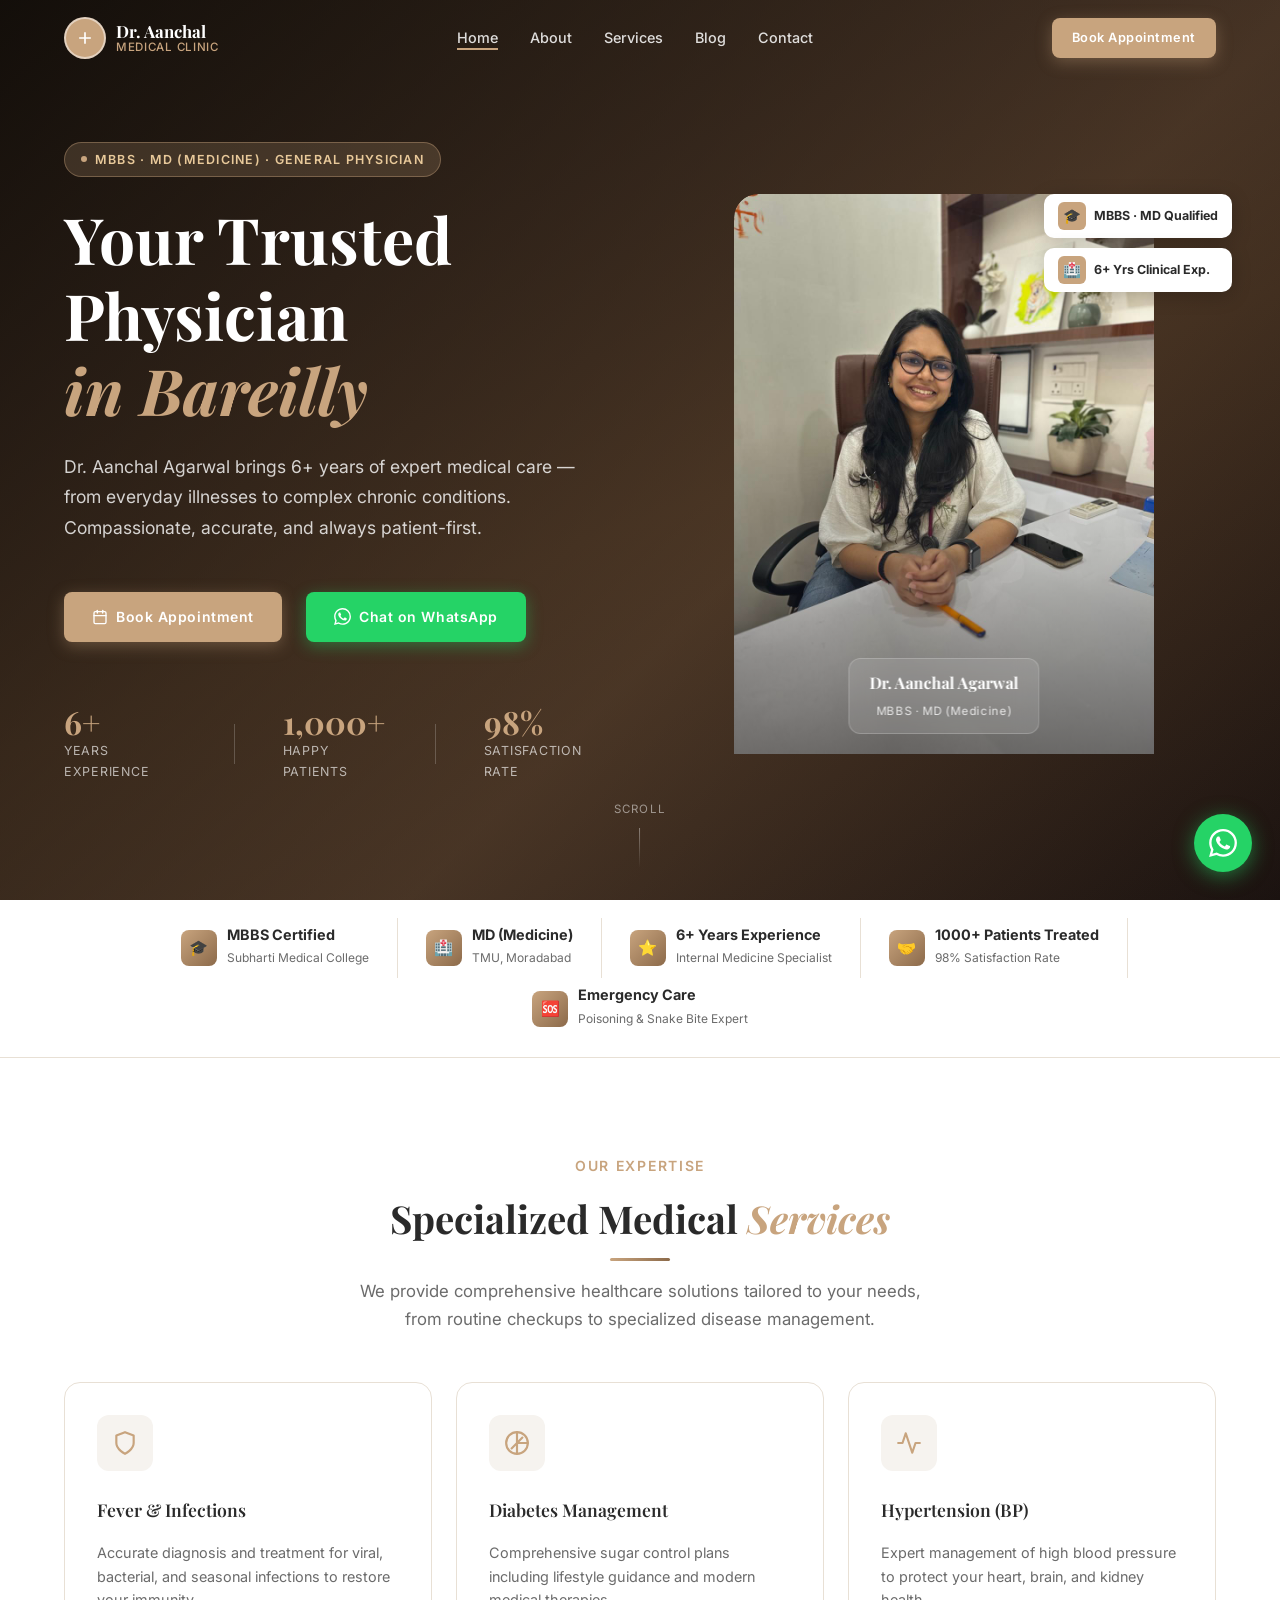
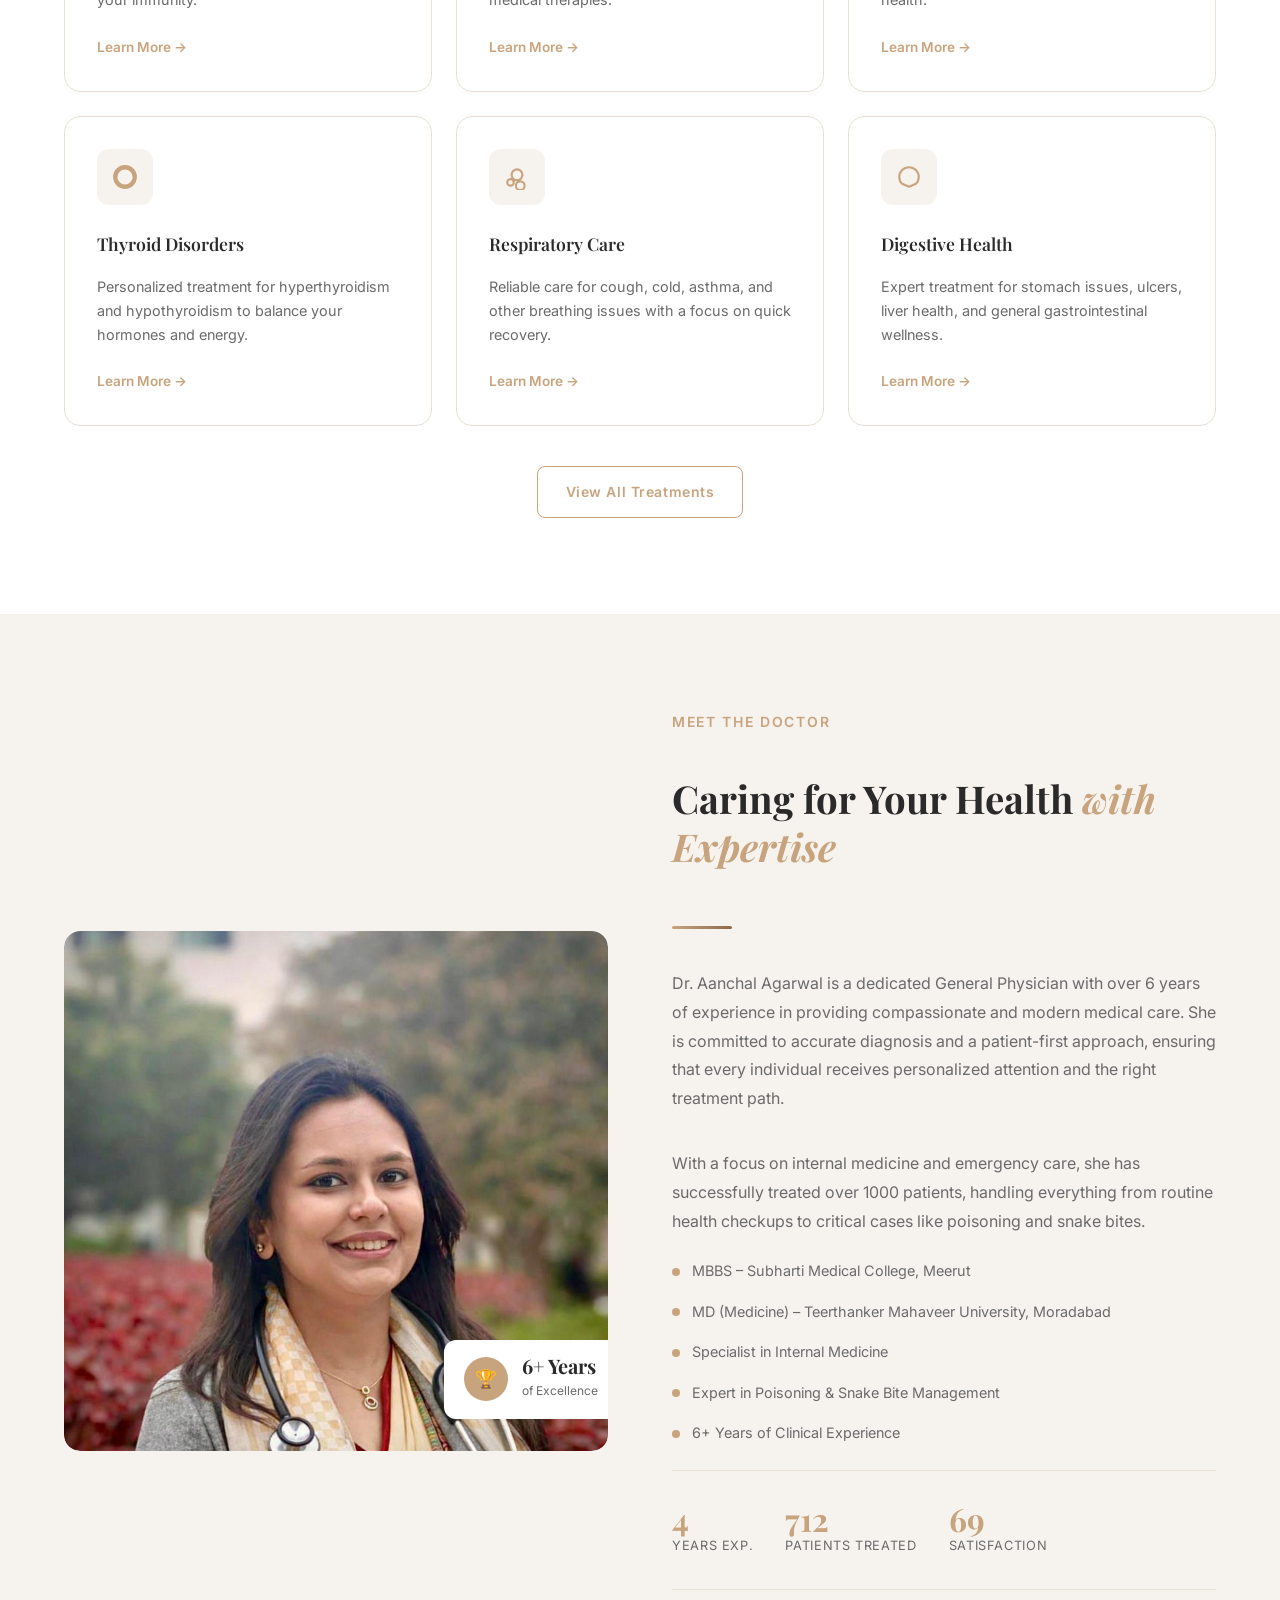
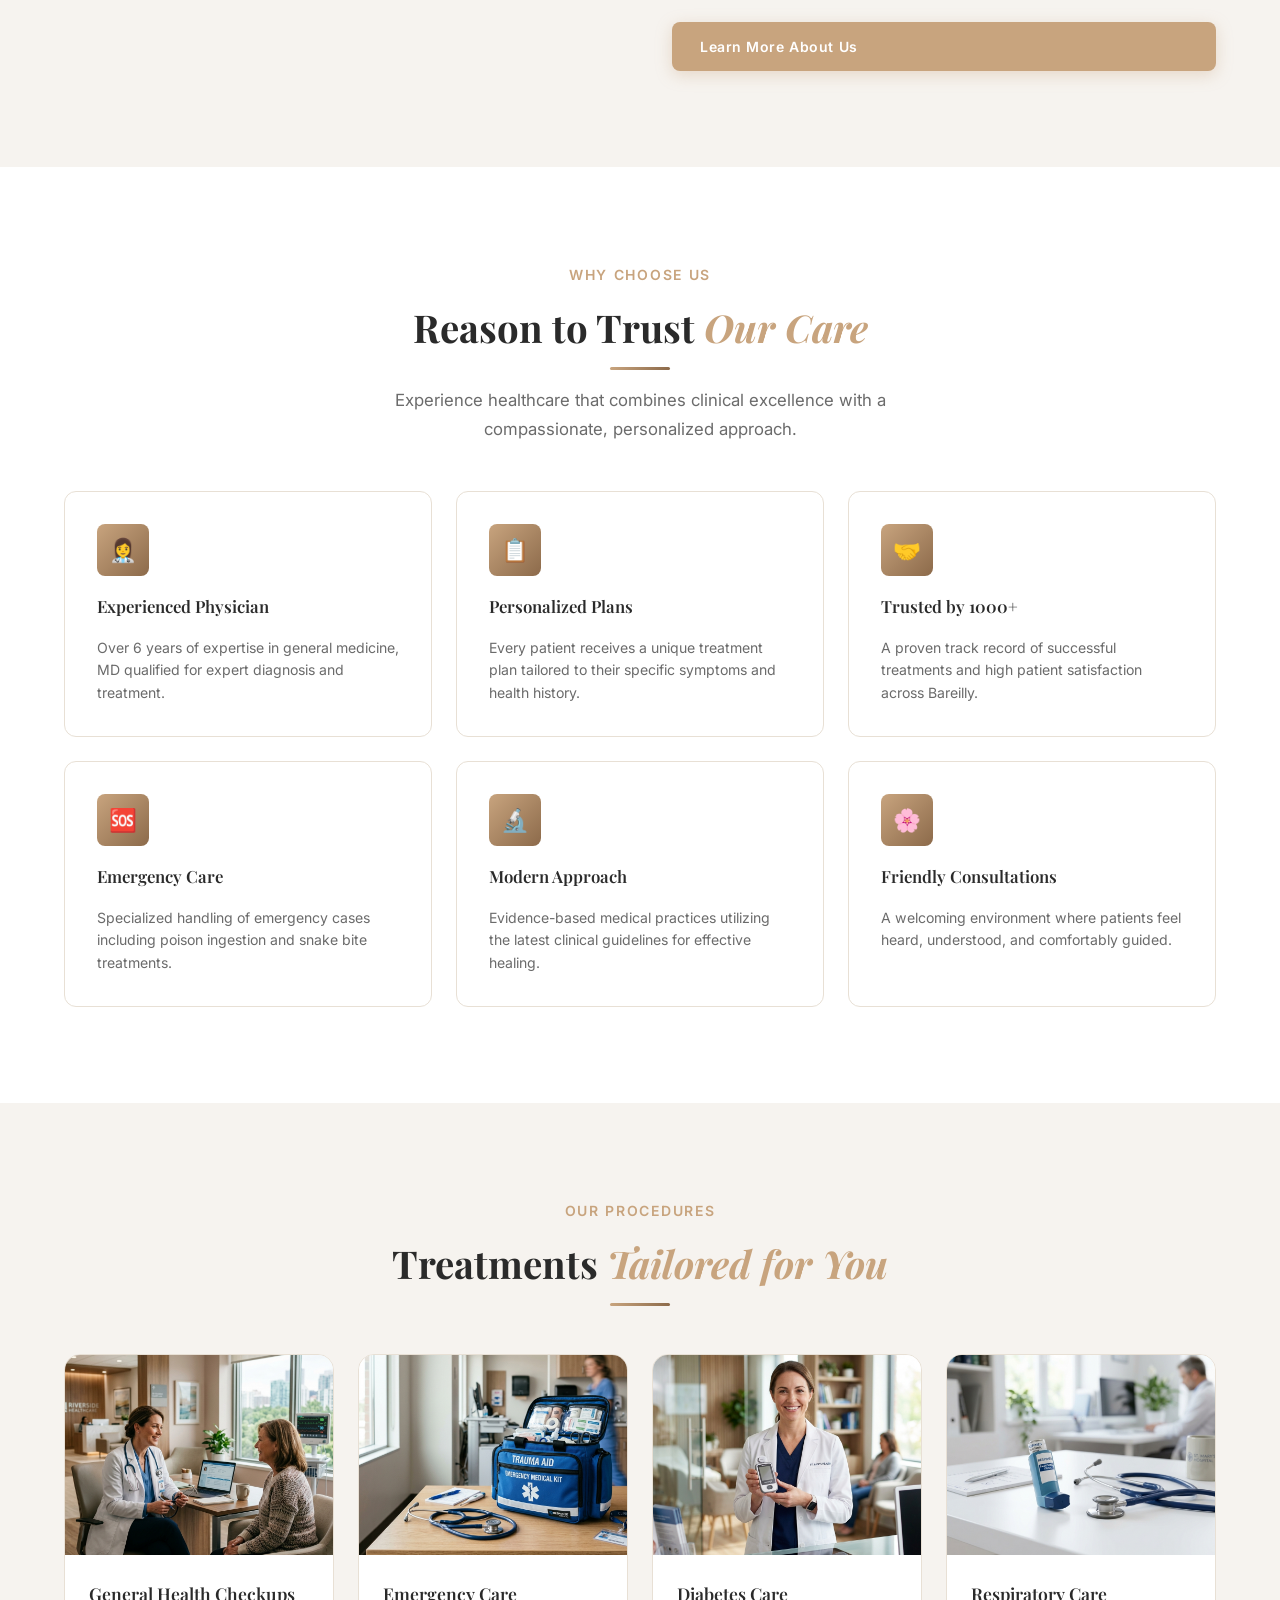
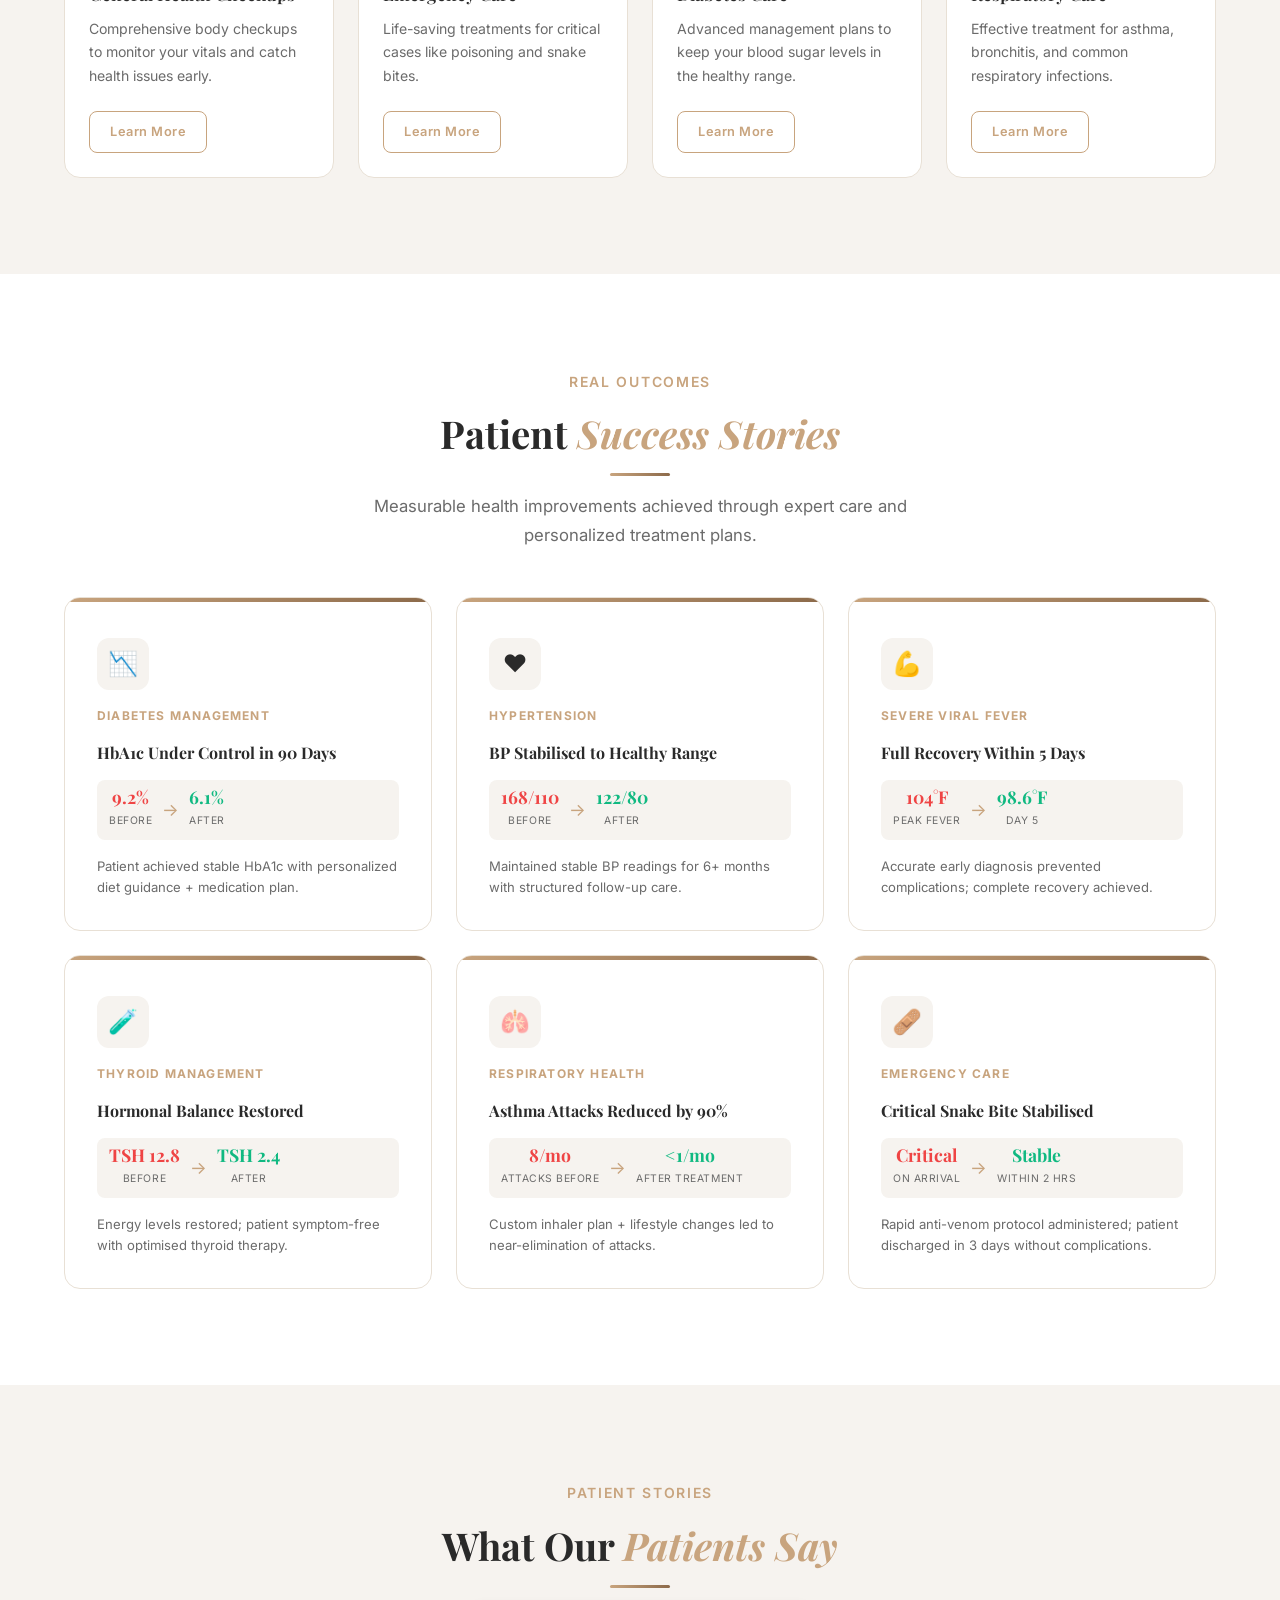
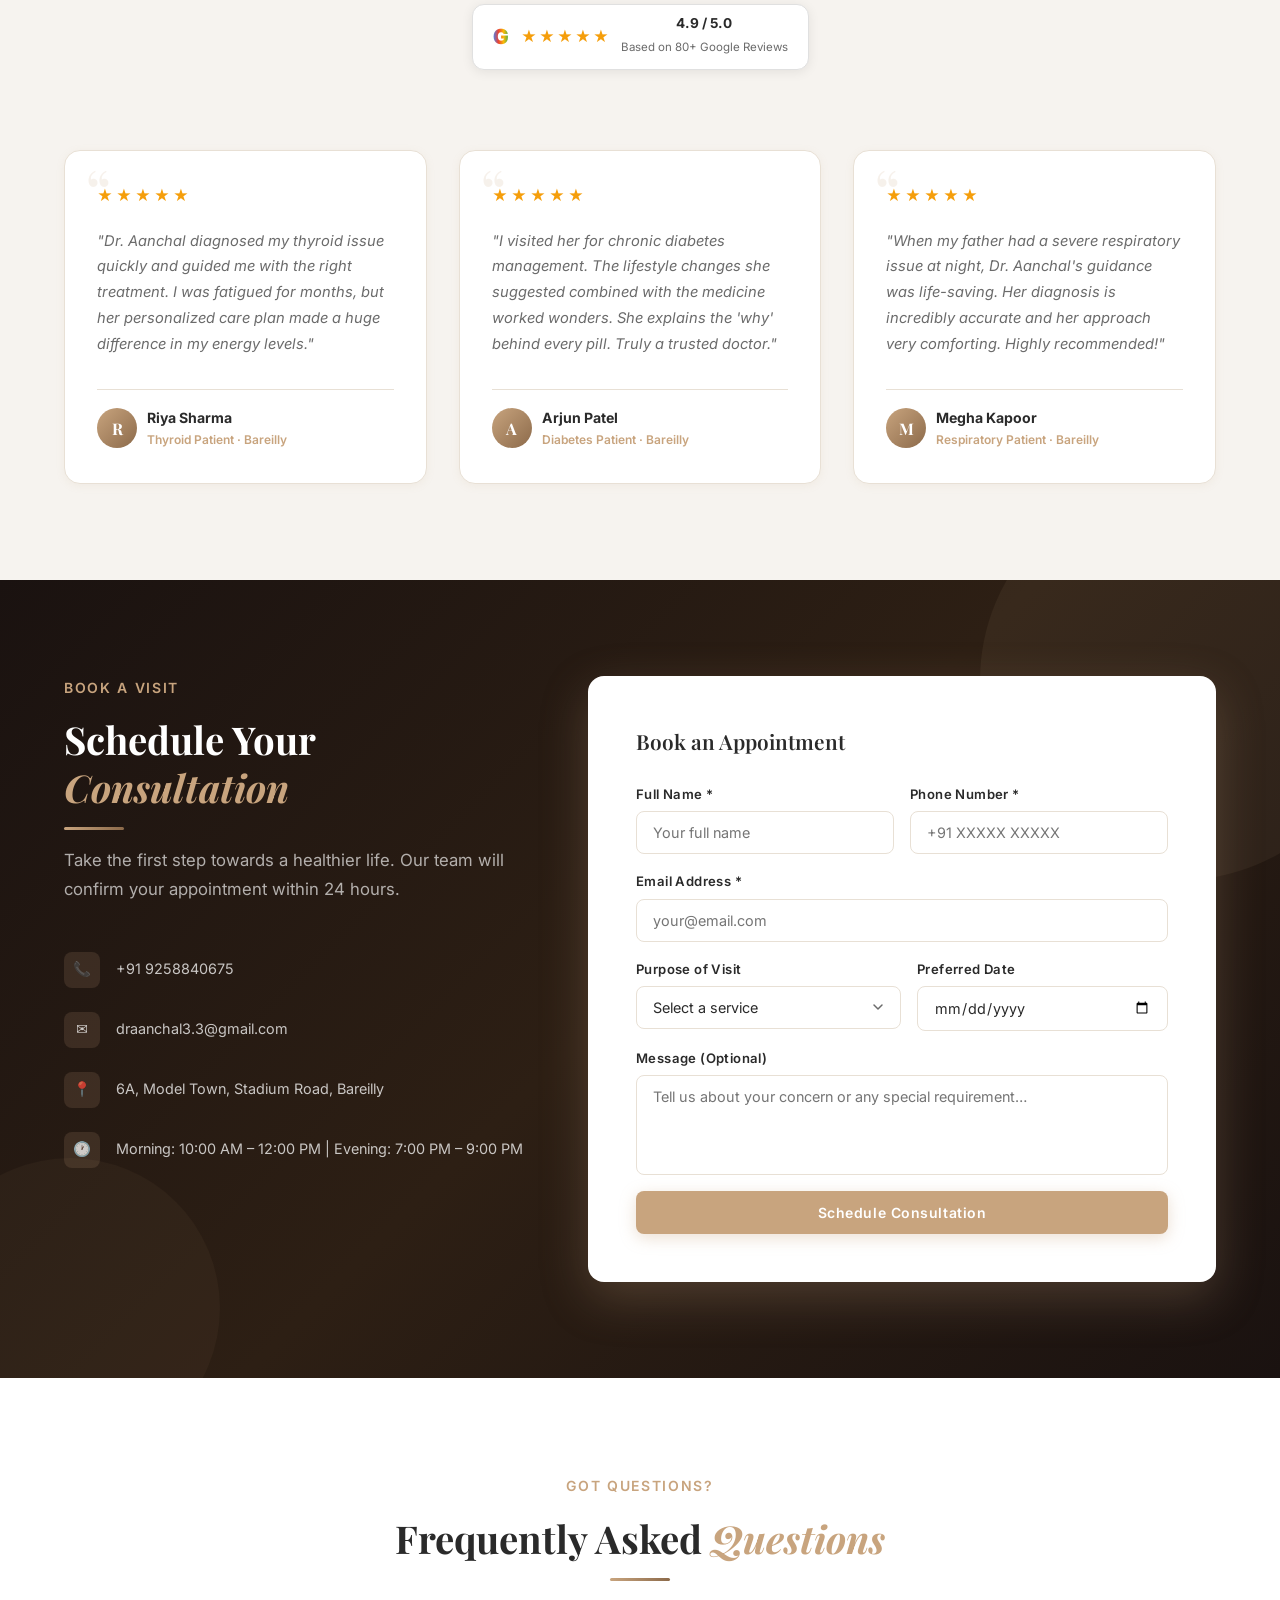
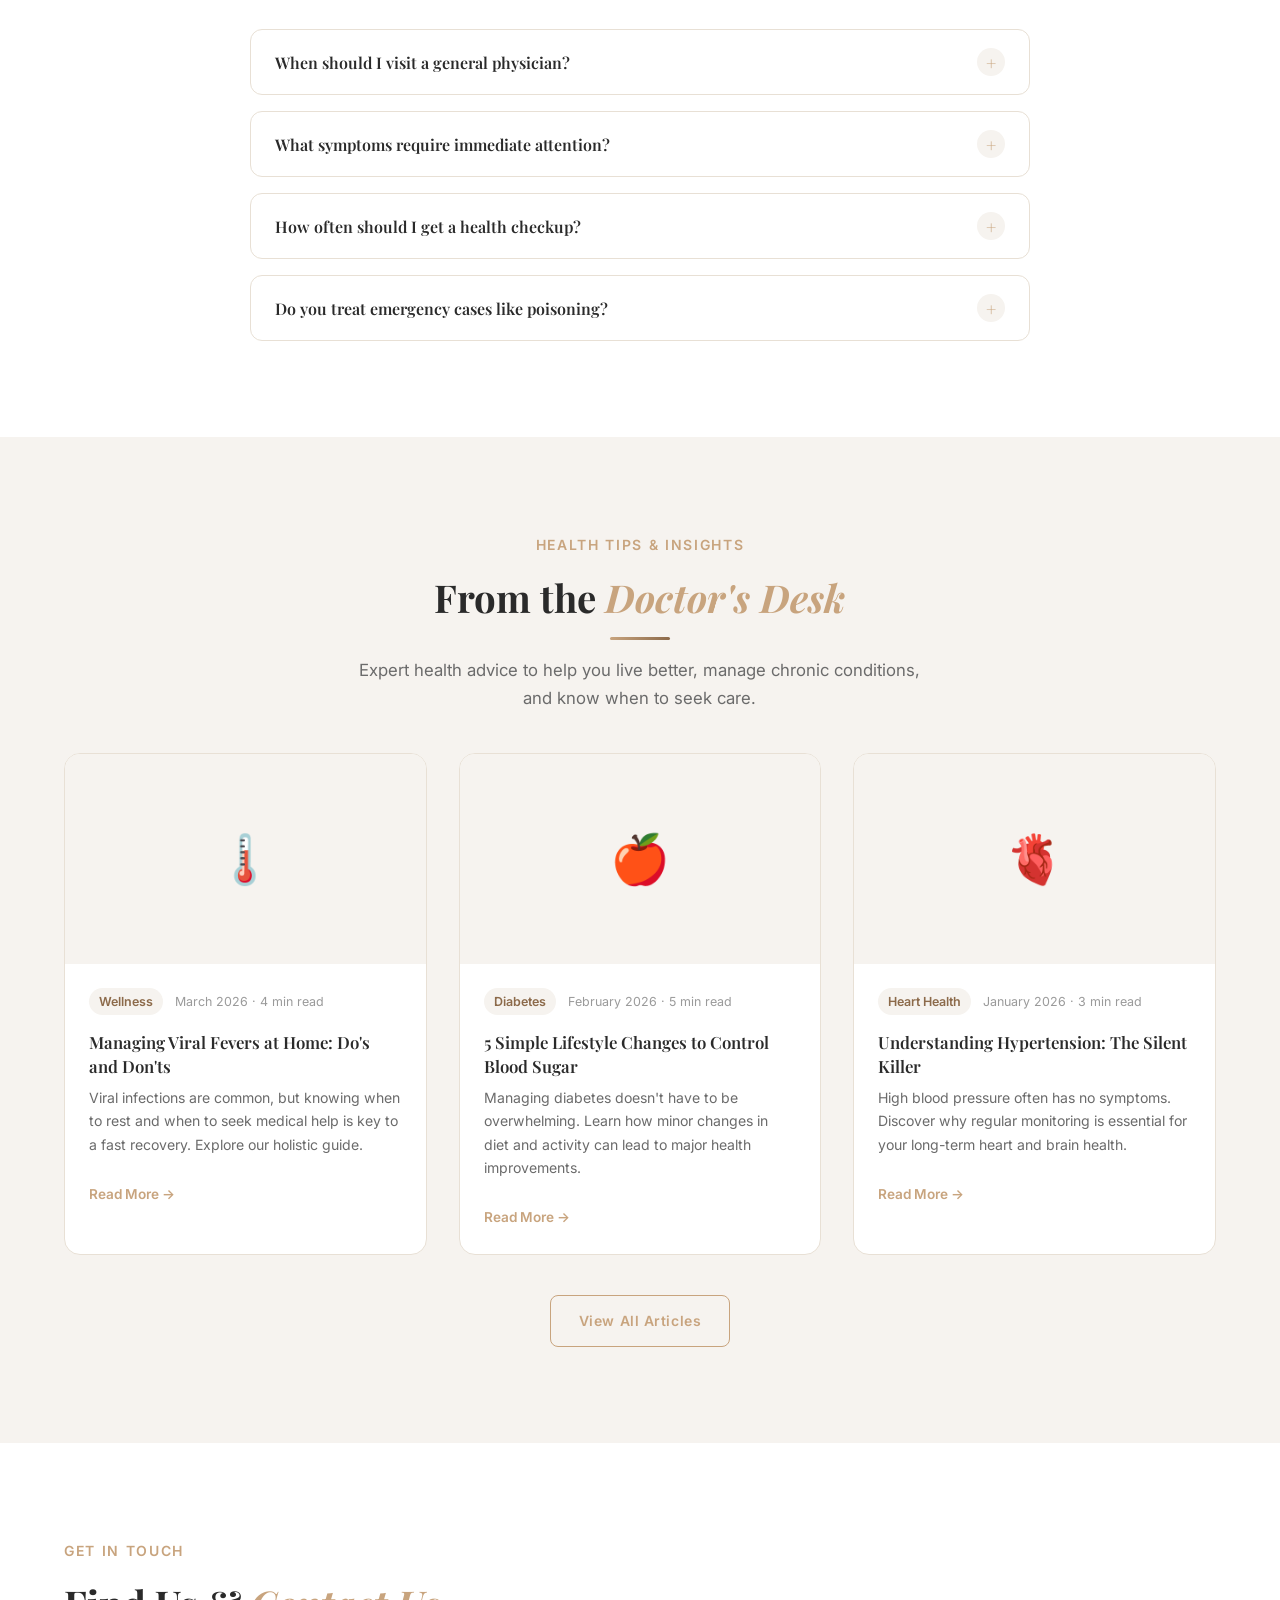
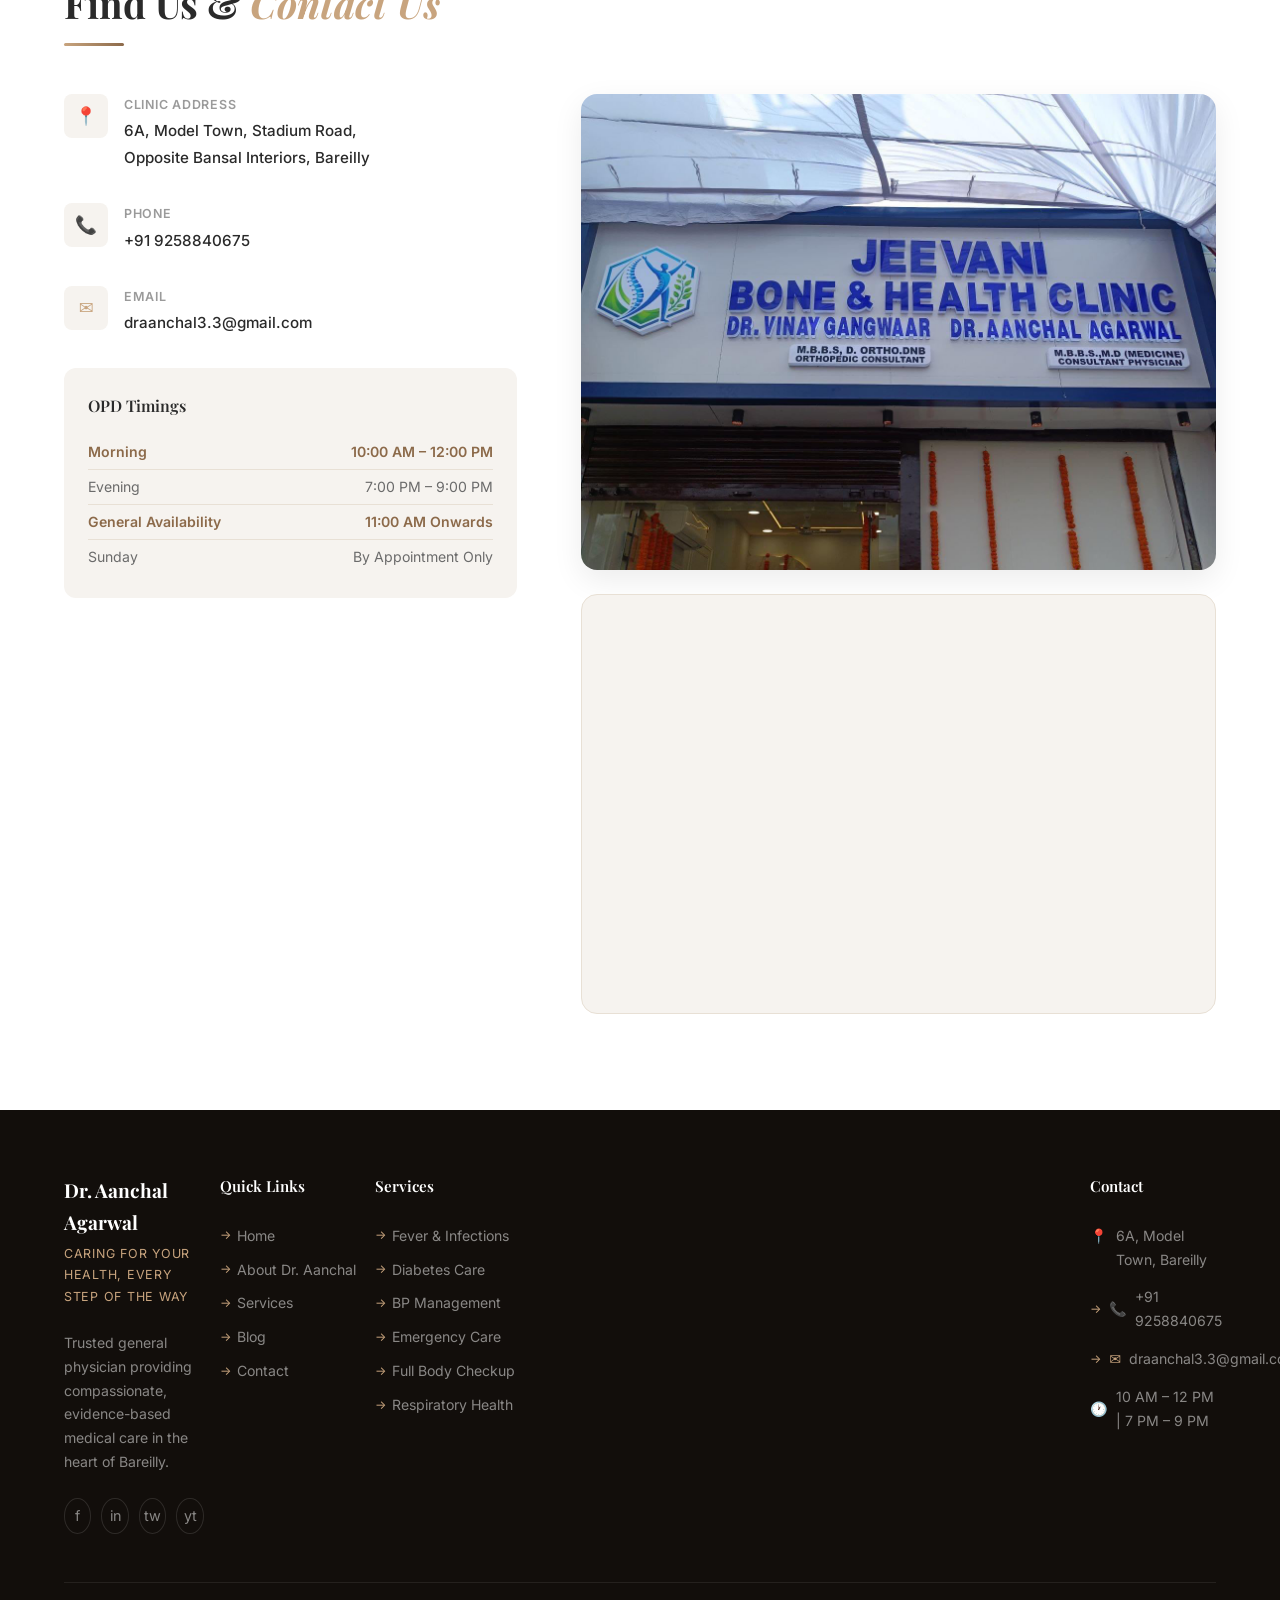
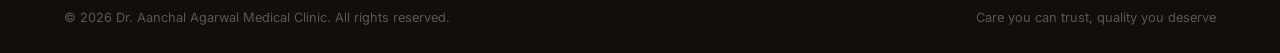
==== commit 5c4b0289: "fix: update aanchal image path to assets/images/aanchal.jpeg" ====
--- a/index.html
+++ b/index.html
@@ -326,7 +326,7 @@
     <div class="about__grid">
 
       <div class="about__image-wrap reveal">
-        <img src="aanchal.jpeg" alt="Dr. Aanchal Agarwal" style="width:100%;height:520px;object-fit:cover;border-radius:16px;box-shadow:0 10px 30px rgba(0,0,0,0.08);" />
+        <img src="assets/images/aanchal.jpeg" alt="Dr. Aanchal Agarwal" style="width:100%;height:520px;object-fit:cover;border-radius:16px;box-shadow:0 10px 30px rgba(0,0,0,0.08);" />
         <div class="about__badge">
           <div class="about__badge-icon" aria-hidden="true">🏆</div>
           <div class="about__badge-text">
--- a/assets/css/styles.css
+++ b/assets/css/styles.css
@@ -400,6 +400,56 @@
 .navbar__mobile a:hover { color: var(--color-primary); }
 
 /* ============================================================
+   SERVICES NAV (Tabs)
+   ============================================================ */
+.services-nav{
+  display:flex;
+  gap:12px;
+  align-items:center;
+  padding:8px;
+  border-radius:12px;
+  background: transparent;
+  overflow-x:auto;
+  -webkit-overflow-scrolling:touch;
+}
+.services-nav::-webkit-scrollbar{ display:none; }
+.services-nav__link{
+  display:inline-flex;
+  align-items:center;
+  gap:8px;
+  padding:10px 14px;
+  border-radius:10px;
+  background:transparent;
+  color:var(--color-text-muted);
+  font-weight:600;
+  font-size:0.95rem;
+  transition:var(--transition);
+  border:1px solid transparent;
+  flex:0 0 auto; /* prevents stretching when container is wide */
+}
+.services-nav__link:hover{
+  color:var(--color-primary);
+  background:rgba(200,164,126,0.06);
+  transform:translateY(-2px);
+  border-color:rgba(200,164,126,0.12);
+}
+.services-nav__link.active,
+.services-nav__link:active,
+.services-nav__link[aria-current="true"]{
+  color:#fff;
+  background:var(--color-primary);
+  box-shadow:var(--shadow-sm);
+  transform:none;
+  border-color:transparent;
+}
+
+@media(min-width:768px){
+  .services-nav{ justify-content:flex-start; padding:12px 6px; }
+  .services-nav__link{ padding:12px 18px; }
+}
+
+
+/* ============================================================
    HERO SECTION
    ============================================================ */
 .hero {
@@ -578,6 +628,103 @@
   0%   { transform: scaleY(0); transform-origin: top; }
   50%  { transform: scaleY(1); transform-origin: top; }
   100% { transform: scaleY(0); transform-origin: bottom; }
+}
+
+/* ============================================================
+   PAGE HERO (about.html) — Aliases and adjustments
+   Keep the same hero aesthetic but ensure visibility for non-hero pages
+   ============================================================ */
+.page-hero {
+  padding: var(--sp-7) 0;
+  background: linear-gradient(180deg, rgba(250,248,246,0.6), transparent 60%);
+}
+.page-hero .container {
+  max-width: var(--max-width);
+  margin: 0 auto;
+  padding-top: 120px; /* keep title clear of fixed navbar */
+  padding-bottom: 48px;
+  display: flex;
+  flex-direction: column;
+  align-items: center;
+  justify-content: center;
+  text-align: center;
+}
+
+.hero-page__badge {
+  display: inline-flex;
+  align-items: center;
+  gap: 8px;
+  background: rgba(200,164,126,0.08);
+  border: 1px solid rgba(200,164,126,0.18);
+  color: var(--color-primary-dark);
+  padding: 6px 14px;
+  border-radius: 50px;
+  font-size: 0.78rem;
+  font-weight: 600;
+  letter-spacing: 0.08em;
+  text-transform: uppercase;
+  margin-bottom: var(--sp-3);
+}
+.page-hero .hero-page__title {
+  font-family: var(--font-heading);
+  font-size: var(--fs-hero);
+  font-weight: 700;
+  color: var(--color-text);
+  line-height: 1.18;
+  max-width: 760px;
+  margin: 0 0 4px 0; /* tighter gap to subtitle */
+  text-align: center;
+}
+.page-hero .hero-page__title em { color: var(--color-primary); font-style: italic; display: block; }
+.hero-page__desc {
+  font-size: 1.05rem;
+  color: var(--color-text-muted);
+  max-width: 640px;
+  margin-top: 6px;
+}
+
+/* Match the page hero title styles but show the subtitle in white */
+.page-hero .hero-page__subtitle {
+  font-family: var(--font-heading);
+  font-size: var(--fs-hero);
+  font-weight: 700;
+  color: #ffffff;
+  line-height: 1.18;
+  max-width: 760px;
+  margin: 0; /* remove extra gap; title now controls separation */
+  text-align: center;
+}
+
+@media (max-width: 768px) {
+  .page-hero .container { padding-top: 90px; }
+  .hero-page__title { font-size: clamp(1.6rem, 6vw, 2.4rem); }
+}
+
+/* CTA box on dark banner: compact and distinct from hero title/subtitle */
+.cta-box {
+  background: rgba(255,255,255,0.03);
+  color: #fff;
+  padding: 18px 22px;
+  max-width: 760px;
+  margin: 18px auto 0;
+  text-align: center;
+  border-radius: 12px;
+  box-shadow: 0 8px 24px rgba(0,0,0,0.35);
+  backdrop-filter: blur(4px);
+}
+.cta-box__title {
+  font-family: var(--font-heading);
+  font-size: clamp(1.15rem, 2.2vw, 1.45rem);
+  font-weight: 600;
+  color: #fff;
+  margin: 0 0 8px 0;
+  letter-spacing: 0.01em;
+}
+.cta-box__title em { color: var(--color-primary); font-style: italic; }
+.cta-box__desc {
+  color: rgba(255,255,255,0.9);
+  font-size: 0.98rem;
+  margin: 0 0 14px 0;
 }
 
 /* ============================================================
@@ -1394,6 +1541,88 @@
 }
 
 .blog-card:hover .blog-card__link { gap: 10px; }
+/* Featured post layout for blog page */
+.featured-post {
+  display: grid;
+  grid-template-columns: 2fr 1fr;
+  gap: var(--sp-4);
+  align-items: stretch;
+  margin-bottom: var(--sp-5);
+}
+.featured-post__img {
+  border-radius: var(--radius-lg);
+  overflow: hidden;
+  background: var(--color-secondary);
+  min-height: 360px;
+  display: flex;
+  align-items: center;
+  justify-content: center;
+}
+.featured-post__img .gallery-placeholder { padding: var(--sp-4); }
+.featured-post__content {
+  background: var(--color-bg);
+  border-radius: var(--radius-lg);
+  padding: var(--sp-4);
+  box-shadow: var(--shadow-md);
+  display: flex;
+  flex-direction: column;
+  gap: var(--sp-3);
+}
+.featured-post__title {
+  font-family: var(--font-heading);
+  font-size: clamp(1.25rem, 2.6vw, 1.6rem);
+  font-weight: 700;
+  color: var(--color-text);
+  line-height: 1.15;
+  margin: 0;
+}
+.featured-post__desc {
+  color: var(--color-text-muted);
+  font-size: 1rem;
+  line-height: 1.7;
+}
+.post-meta { display:flex; gap:12px; align-items:center; color:var(--color-text-light); font-size:0.9rem; }
+
+/* Grid for blog cards */
+.blog-grid {
+  display: grid;
+  grid-template-columns: repeat(3, 1fr);
+  gap: var(--sp-4);
+}
+@media (max-width: 1024px) { .blog-grid { grid-template-columns: repeat(2, 1fr); } }
+@media (max-width: 768px) { .blog-grid { grid-template-columns: 1fr; } }
+
+/* Support existing blog HTML classes */
+.blog-card__content {
+  padding: var(--sp-3);
+  display: flex;
+  flex-direction: column;
+  gap: var(--sp-2);
+}
+
+.post-cat {
+  display: inline-block;
+  background: var(--color-secondary);
+  color: var(--color-primary-dark);
+  padding: 4px 10px;
+  border-radius: 50px;
+  font-weight: 600;
+  font-size: 0.78rem;
+  margin-bottom: 6px;
+  letter-spacing: 0.06em;
+}
+
+.read-more,
+.blog-card__link {
+  font-size: 0.85rem;
+  font-weight: 600;
+  color: var(--color-primary);
+  display: inline-flex;
+  align-items: center;
+  gap: 6px;
+  transition: gap var(--transition-fast);
+}
+.read-more:hover, .blog-card__link:hover { gap: 10px; color: var(--color-primary-dark); }
 
 /* ============================================================
    CONTACT SECTION
@@ -1504,8 +1733,9 @@
 
 .footer__top {
   display: grid;
-  grid-template-columns: 1.5fr 1fr 1fr 1fr;
-  gap: var(--sp-5);
+  /* give the Services column more room and tighten the gutter */
+  grid-template-columns: 1fr 1fr 5fr 0.9fr;
+  gap: var(--sp-2);
   padding-bottom: var(--sp-5);
   border-bottom: 1px solid rgba(255,255,255,0.08);
 }
@@ -1589,6 +1819,46 @@
 }
 
 .footer__links a:hover { color: var(--color-primary); }
+
+/* Ensure footer grid children can shrink to avoid overflow/overlap */
+.footer__top > div { min-width: 0; }
+
+.footer__services .footer__links {
+  display: grid;
+  grid-template-columns: repeat(4, minmax(0, 1fr));
+  gap: 10px 18px;
+  align-items: start;
+}
+.footer__services .footer__links li {
+  margin: 0;
+  padding: 6px 0;
+  line-height: 1.5;
+  list-style: none;
+  -webkit-column-break-inside: avoid;
+  break-inside: avoid;
+}
+.footer__services .footer__links a {
+  /* Match Quick Links styling */
+  color: rgba(255,255,255,0.5);
+  font-size: 0.88rem;
+  transition: color var(--transition-fast);
+  display: flex;
+  align-items: center;
+  gap: 6px;
+  /* Prevent link text from wrapping */
+  white-space: nowrap;
+  overflow: hidden;
+  text-overflow: ellipsis;
+}
+@media (max-width: 1024px) {
+  .footer__services .footer__links { grid-template-columns: repeat(3, minmax(0, 1fr)); }
+}
+@media (max-width: 768px) {
+  .footer__services .footer__links { grid-template-columns: repeat(2, minmax(0, 1fr)); }
+}
+@media (max-width: 480px) {
+  .footer__services .footer__links { grid-template-columns: 1fr; }
+}
 
 .footer__bottom {
   display: flex;
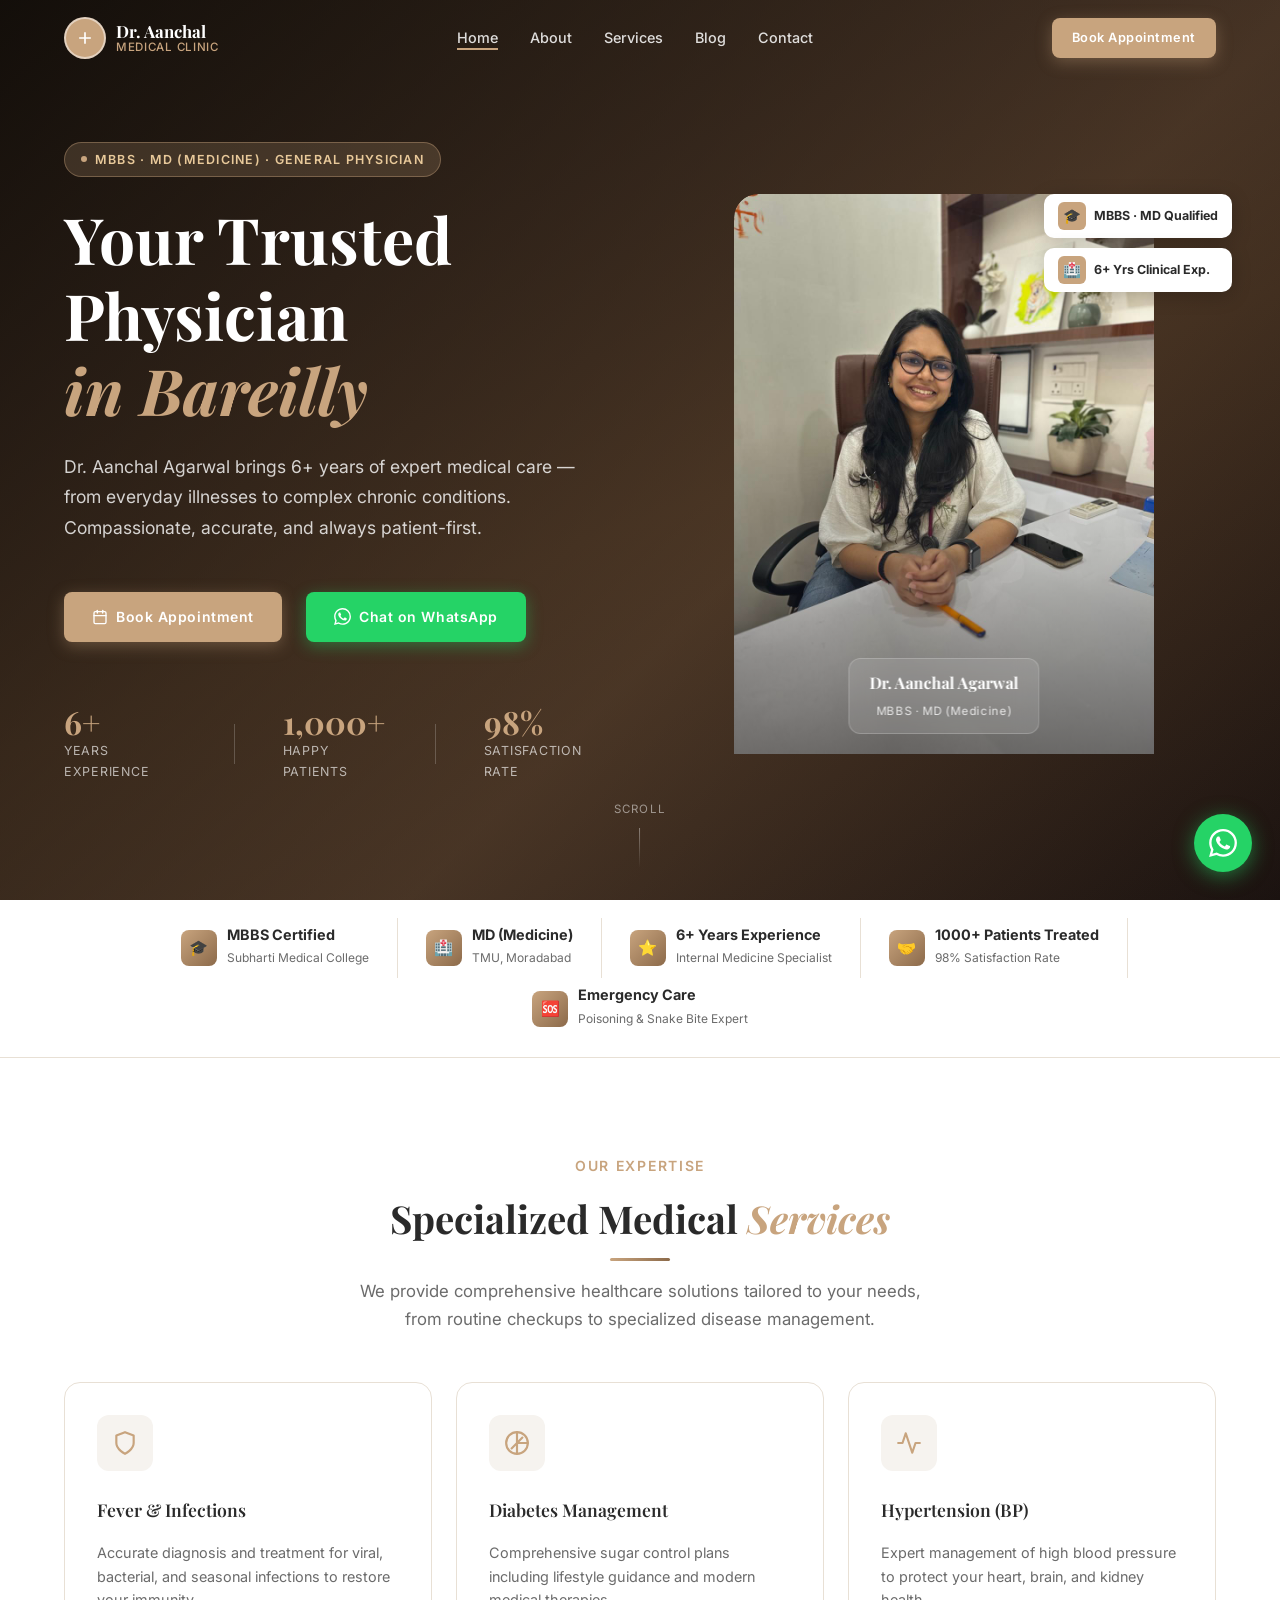
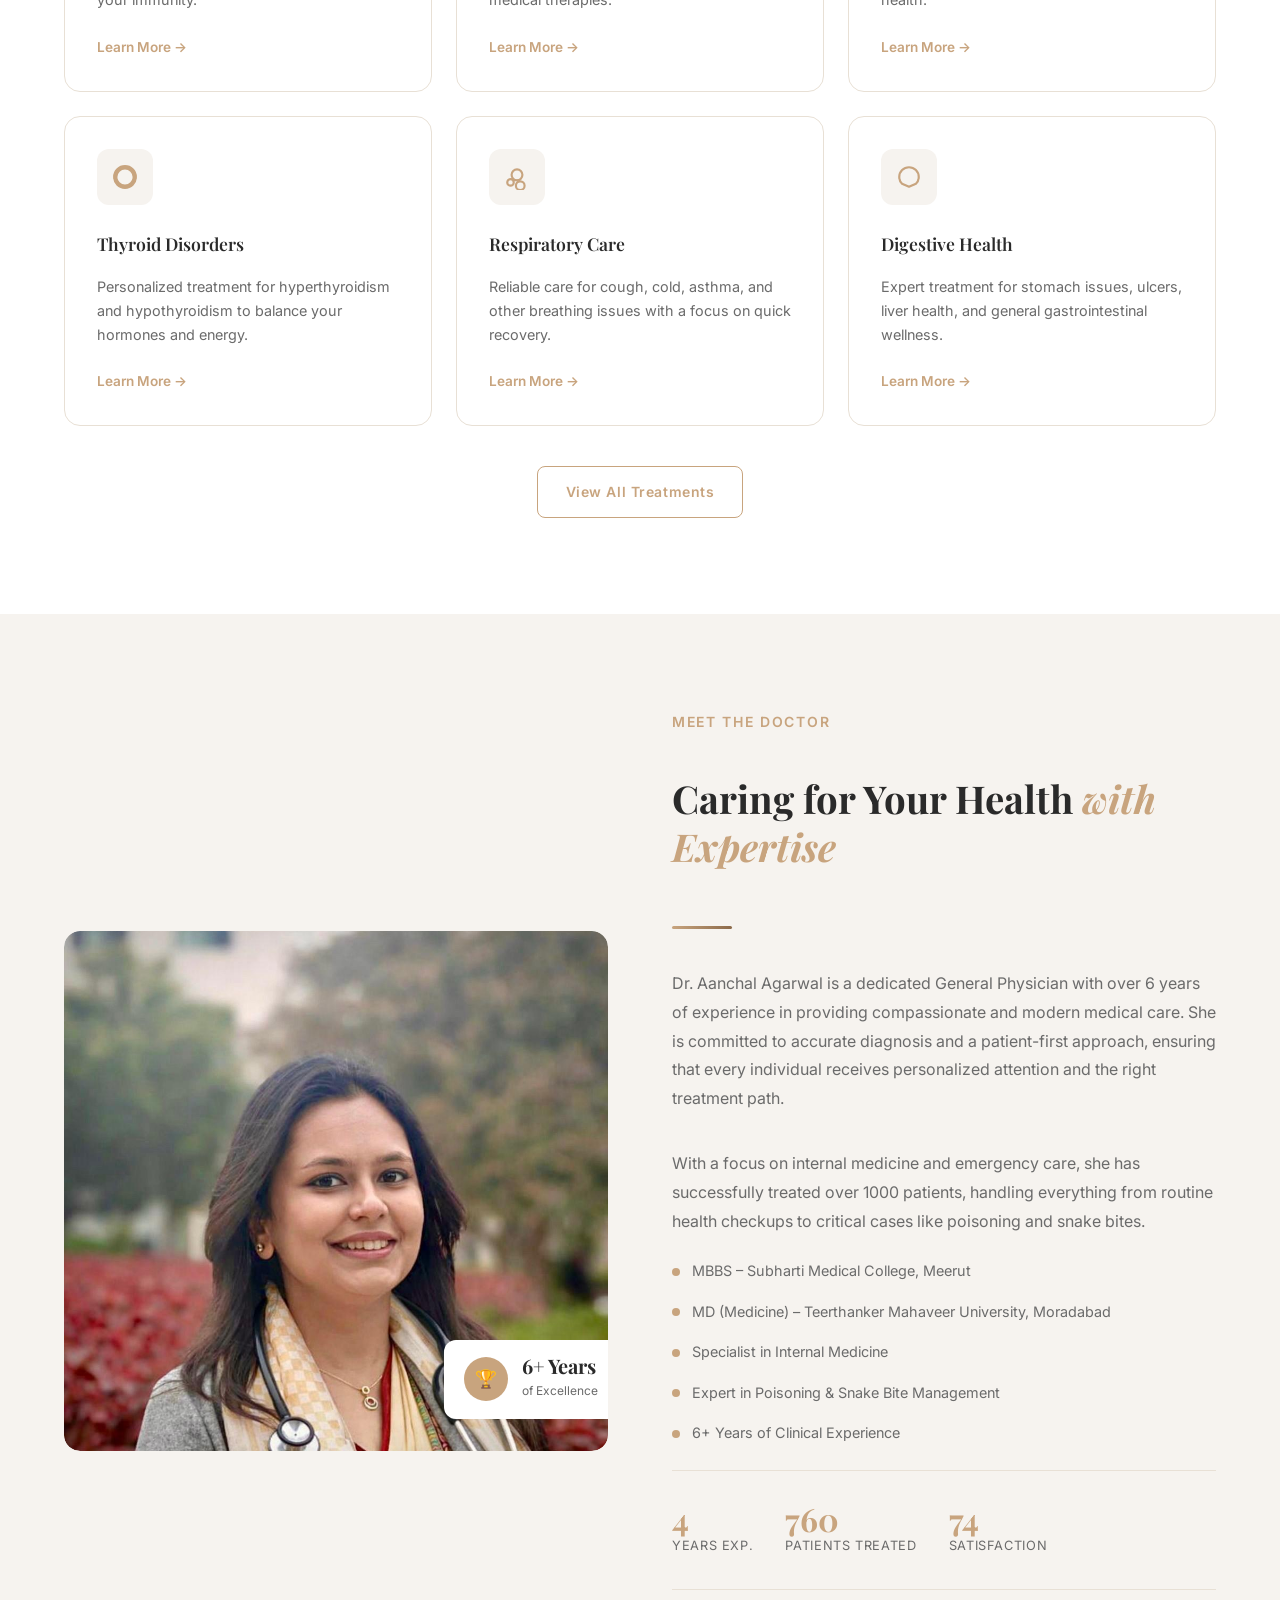
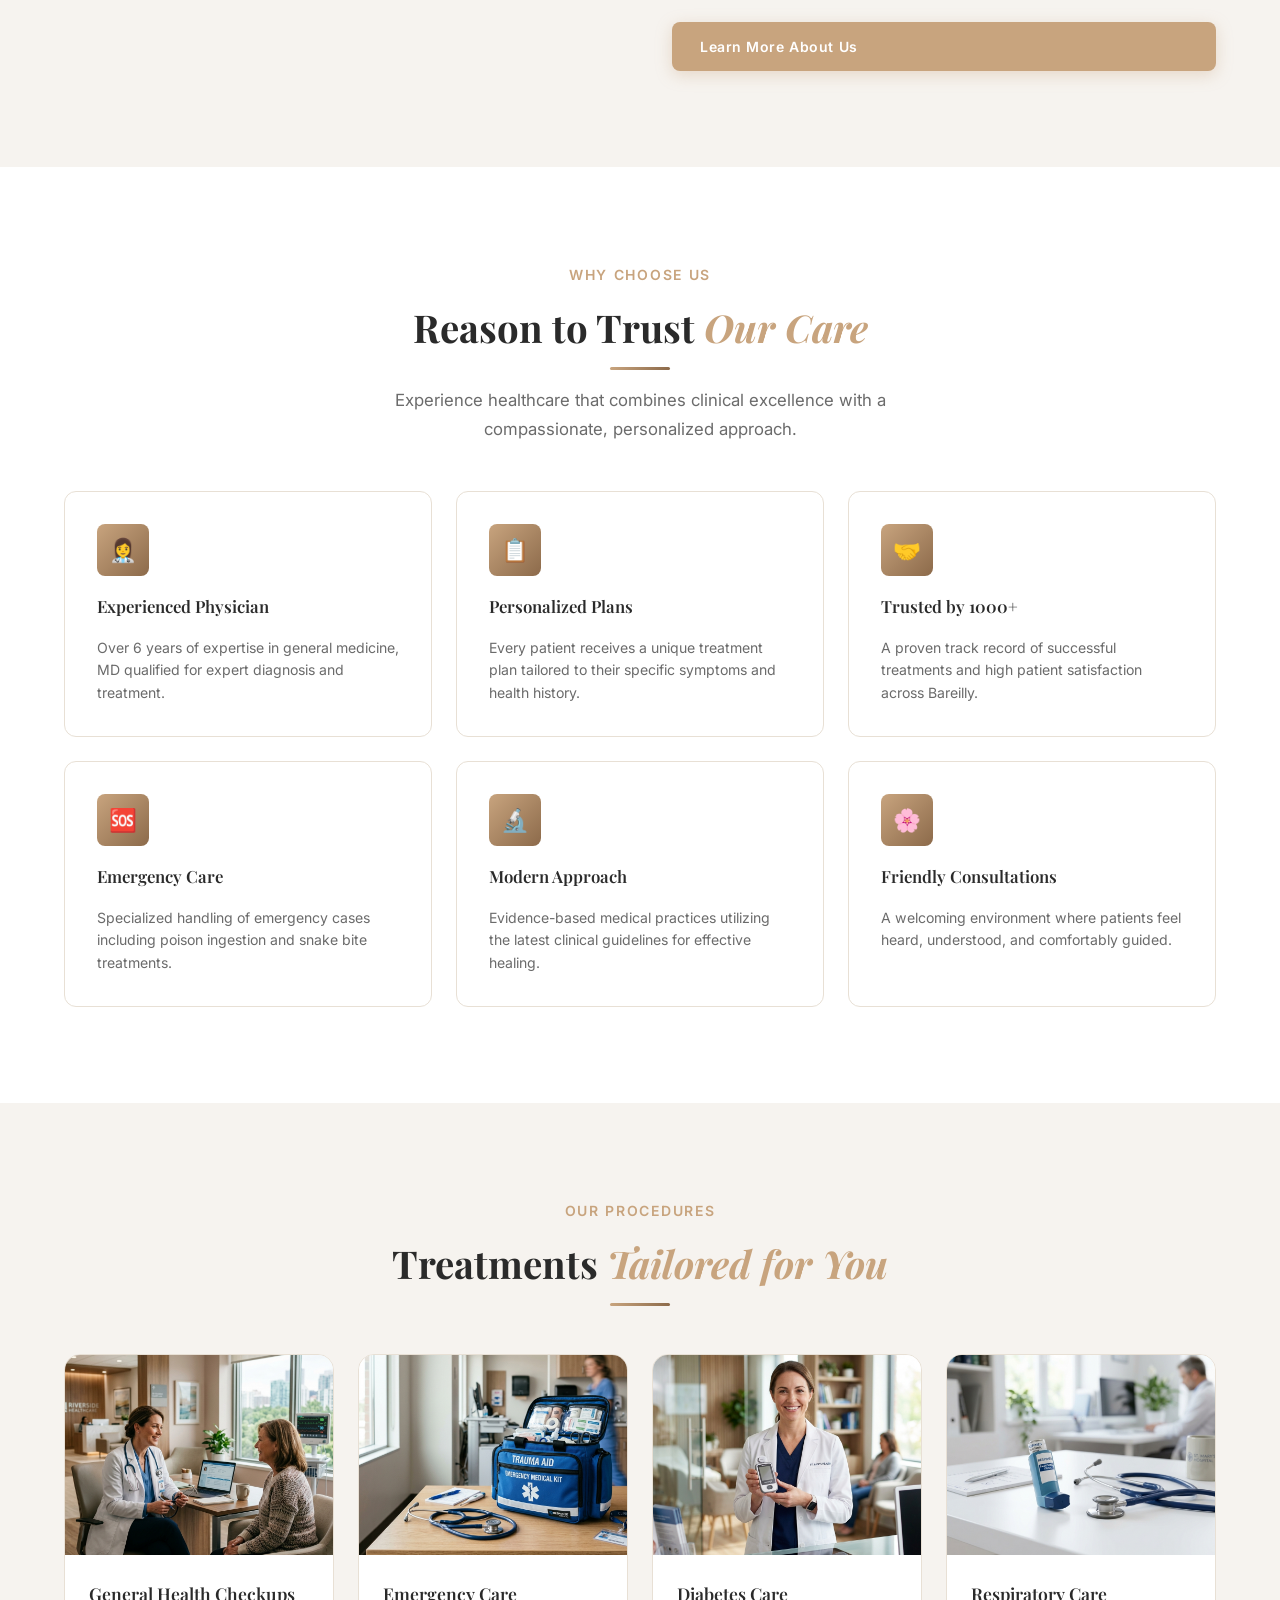
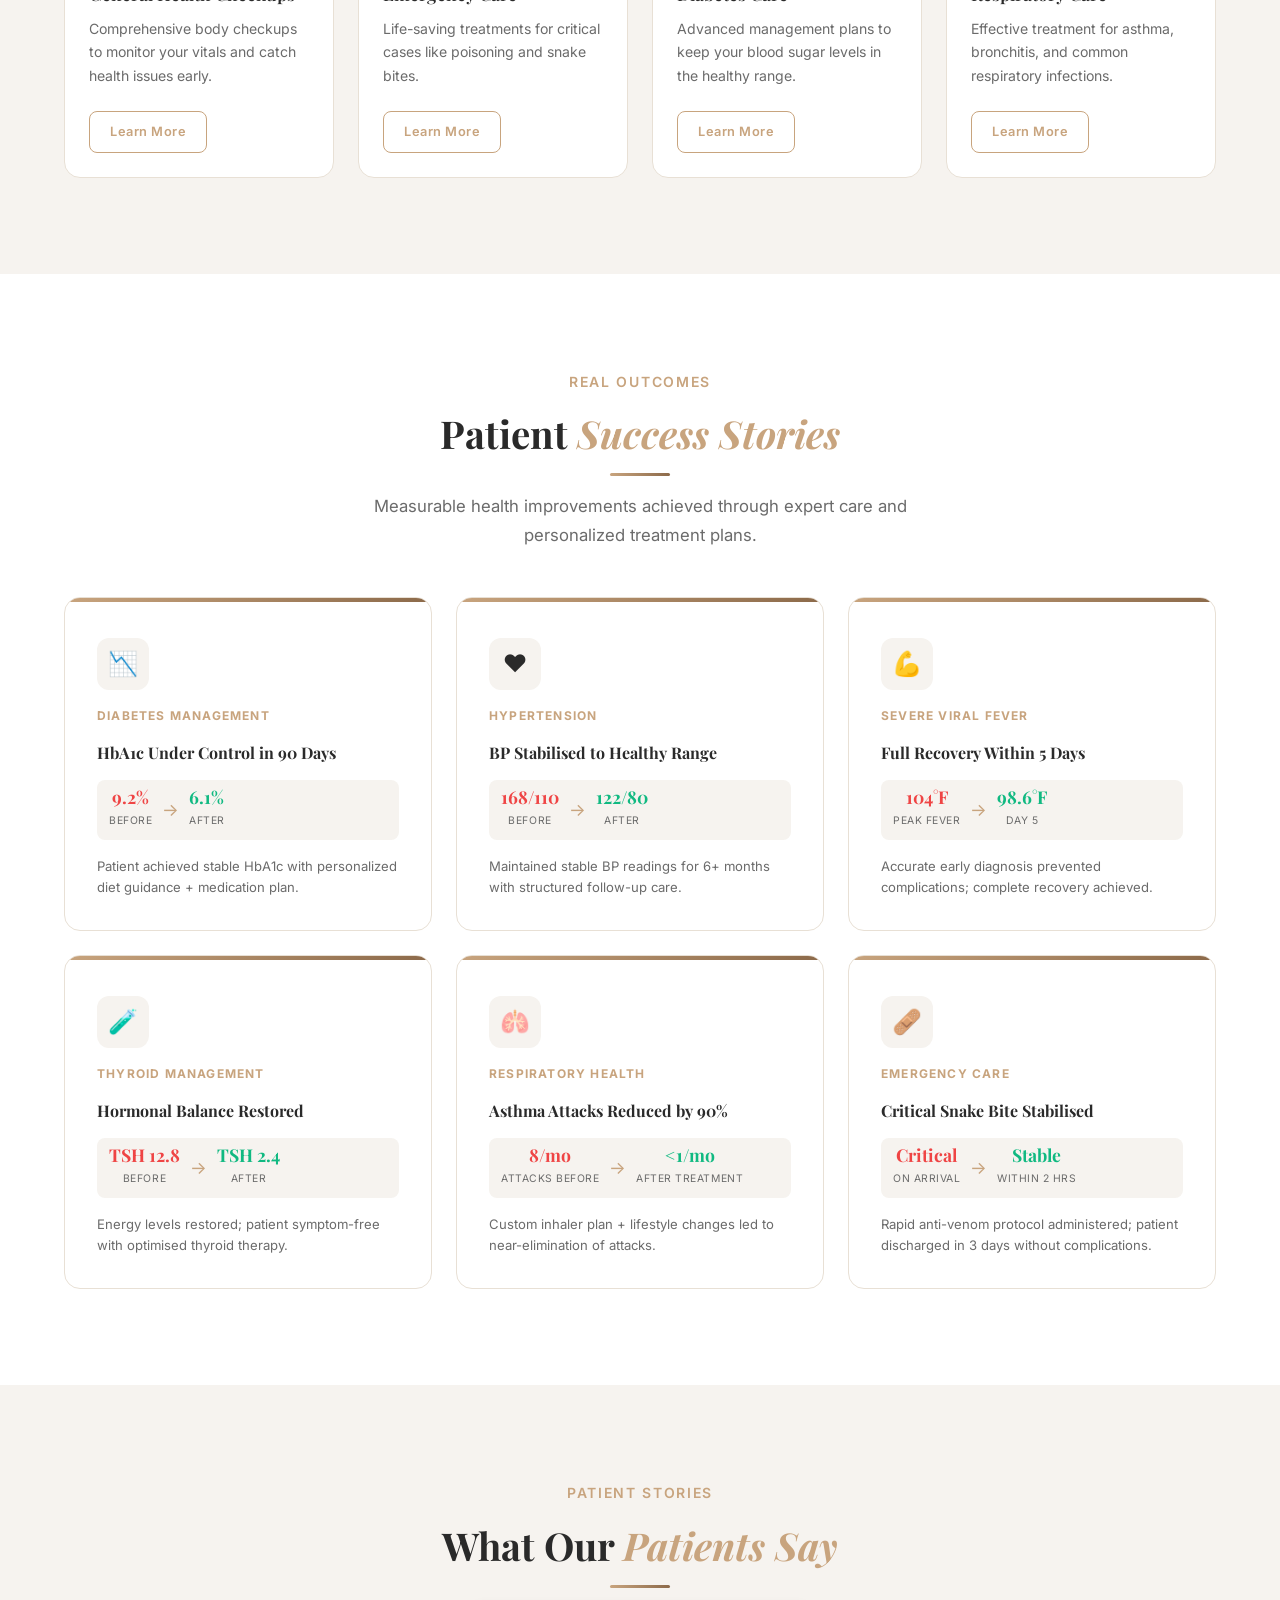
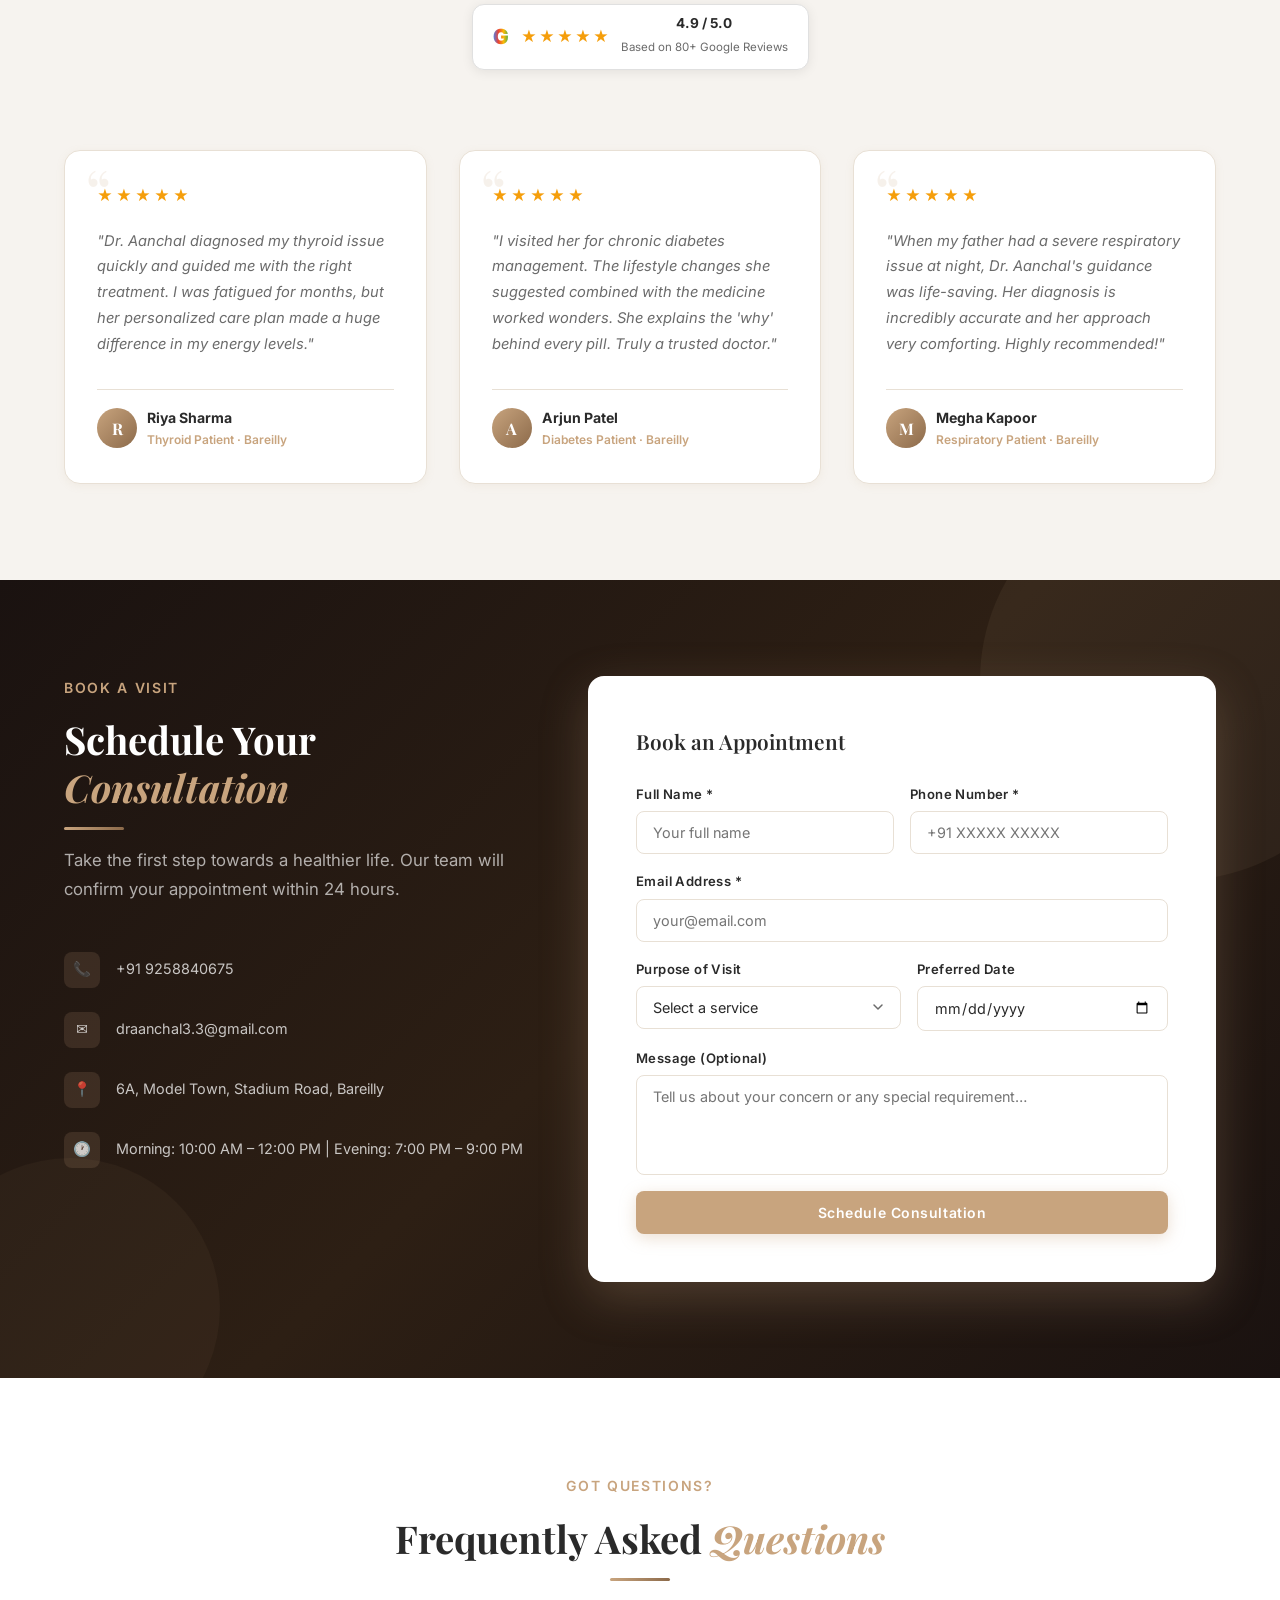
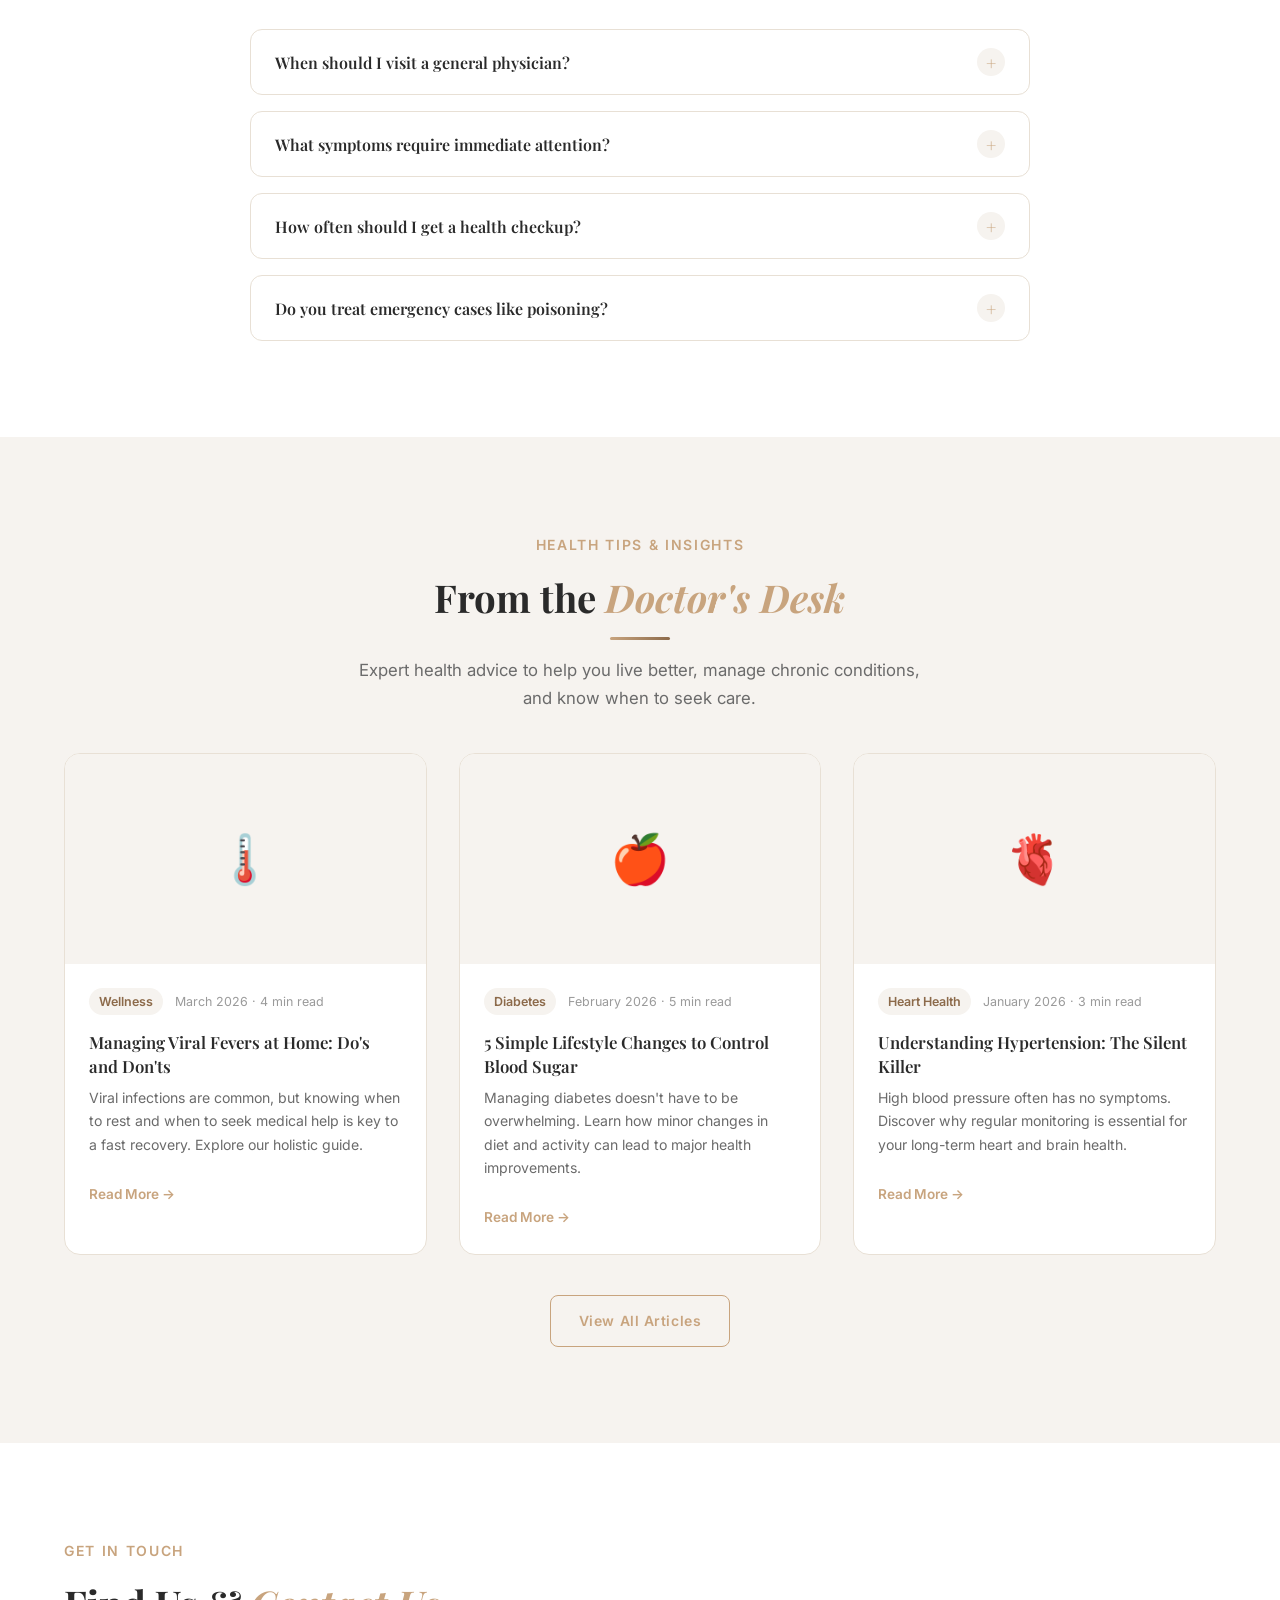
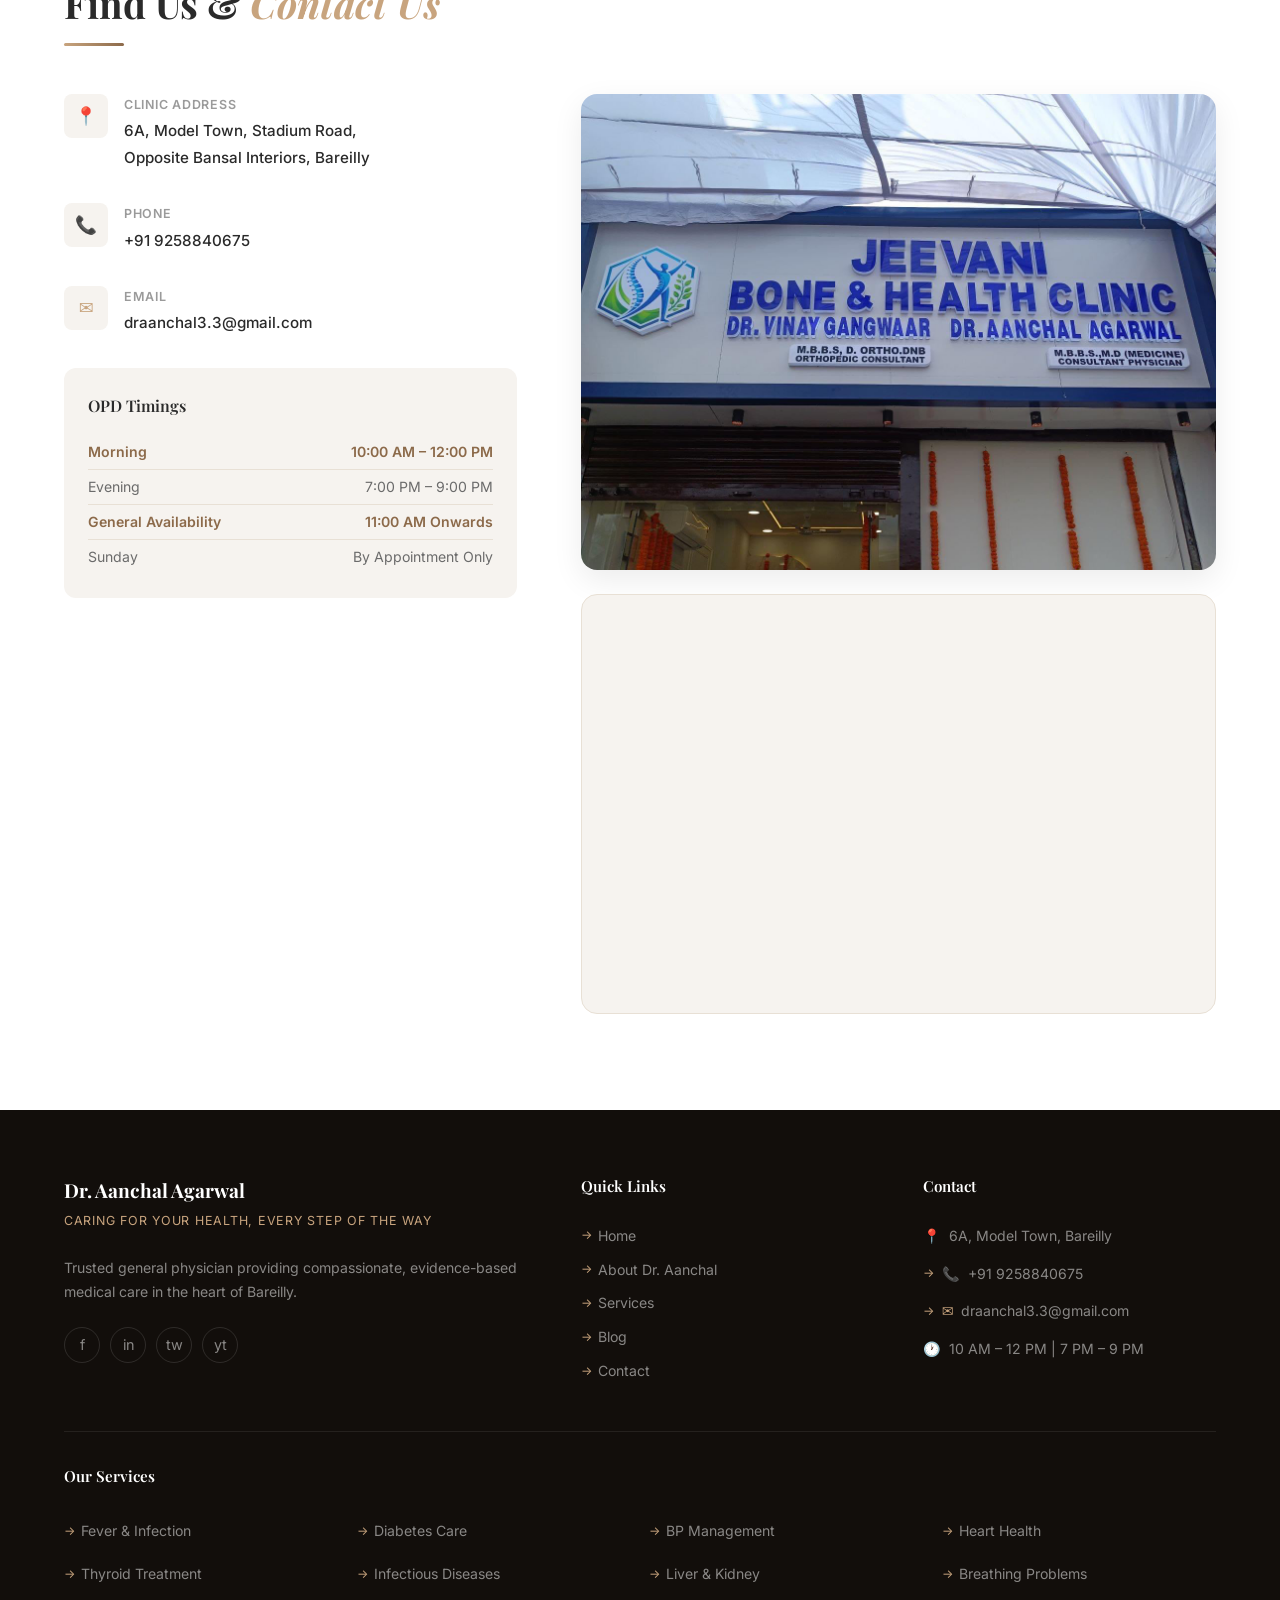
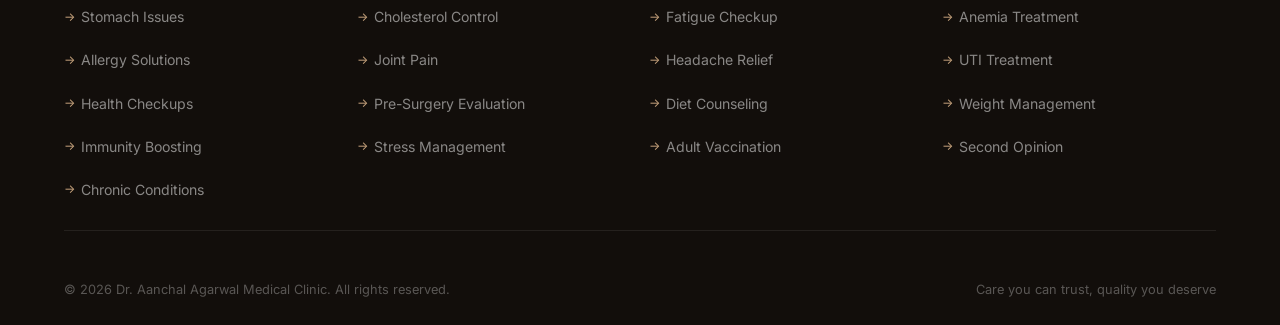
==== commit 119cb49a: "fix: clinic image path, proper footer layout with 4-col services grid" ====
--- a/index.html
+++ b/index.html
@@ -983,7 +983,7 @@
       </div>
 
       <div class="reveal reveal-delay-2" style="display:flex; flex-direction:column; gap:24px;">
-        <img src="clinic.jpeg" alt="Dr. Aanchal Medical Clinic, Bareilly" style="width:100%; height:auto; border-radius:16px; box-shadow:0 10px 30px rgba(0,0,0,0.08);" />
+        <img src="assets/images/aanchal_clinic.jpeg" alt="Dr. Aanchal Medical Clinic, Bareilly" style="width:100%; height:auto; border-radius:16px; box-shadow:0 10px 30px rgba(0,0,0,0.08);" />
         <div class="map-placeholder" style="height:420px; width:100%; border-radius:16px; overflow:hidden;">
           <iframe
             src="https://www.google.com/maps/embed?pb=!1m18!1m12!1m3!1d3502.1!2d77.2!3d28.6!2m3!1f0!2f0!3f0!3m2!1i1024!2i768!4f13.1!3m3!1m2!1s0x0%3A0x0!2zMjjCsDM2JzAwLjAiTiA3N8KwMTInMDAuMCJF!5e0!3m2!1sen!2sin!4v1234567890"
@@ -1025,21 +1025,8 @@
           <li><a href="index.html">Home</a></li>
           <li><a href="about.html">About Dr. Aanchal</a></li>
           <li><a href="services.html">Services</a></li>
-          
           <li><a href="blog.html">Blog</a></li>
           <li><a href="contact.html">Contact</a></li>
-        </ul>
-      </div>
-
-      <div>
-        <h4 class="footer__col-title">Services</h4>
-        <ul class="footer__links" role="list">
-          <li><a href="services.html#fever">Fever &amp; Infections</a></li>
-          <li><a href="services.html#diabetes">Diabetes Care</a></li>
-          <li><a href="services.html#hypertension">BP Management</a></li>
-          <li><a href="services.html#emergency">Emergency Care</a></li>
-          <li><a href="services.html#healthcheck">Full Body Checkup</a></li>
-          <li><a href="services.html#respiratory">Respiratory Health</a></li>
         </ul>
       </div>
 
@@ -1055,6 +1042,38 @@
 
     </div>
 
+    <!-- Our Services — full-width 4-column grid -->
+    <div class="footer__services">
+      <h4 class="footer__col-title">Our Services</h4>
+      <ul class="footer__links" role="list">
+        <li><a href="services.html#fever">Fever &amp; Infection</a></li>
+        <li><a href="services.html#diabetes">Diabetes Care</a></li>
+        <li><a href="services.html#hypertension">BP Management</a></li>
+        <li><a href="services.html#heart">Heart Health</a></li>
+        <li><a href="services.html#thyroid">Thyroid Treatment</a></li>
+        <li><a href="services.html#infectious">Infectious Diseases</a></li>
+        <li><a href="services.html#liver">Liver &amp; Kidney</a></li>
+        <li><a href="services.html#respiratory">Breathing Problems</a></li>
+        <li><a href="services.html#digestive">Stomach Issues</a></li>
+        <li><a href="services.html#cholesterol">Cholesterol Control</a></li>
+        <li><a href="services.html#fatigue">Fatigue Checkup</a></li>
+        <li><a href="services.html#anemia">Anemia Treatment</a></li>
+        <li><a href="services.html#allergy">Allergy Solutions</a></li>
+        <li><a href="services.html#joint">Joint Pain</a></li>
+        <li><a href="services.html#headache">Headache Relief</a></li>
+        <li><a href="services.html#uti">UTI Treatment</a></li>
+        <li><a href="services.html#healthcheck">Health Checkups</a></li>
+        <li><a href="services.html#presurgery">Pre-Surgery Evaluation</a></li>
+        <li><a href="services.html#diet">Diet Counseling</a></li>
+        <li><a href="services.html#weight">Weight Management</a></li>
+        <li><a href="services.html#immunity">Immunity Boosting</a></li>
+        <li><a href="services.html#stress">Stress Management</a></li>
+        <li><a href="services.html#vaccination">Adult Vaccination</a></li>
+        <li><a href="services.html#secondopinion">Second Opinion</a></li>
+        <li><a href="services.html#chronic">Chronic Conditions</a></li>
+      </ul>
+    </div>
+
     <div class="footer__bottom">
       <span>&copy; 2026 Dr. Aanchal Agarwal Medical Clinic. All rights reserved.</span>
       <span>Care you can trust, quality you deserve</span>
--- a/assets/css/styles.css
+++ b/assets/css/styles.css
@@ -1733,11 +1733,16 @@
 
 .footer__top {
   display: grid;
-  /* give the Services column more room and tighten the gutter */
-  grid-template-columns: 1fr 1fr 5fr 0.9fr;
-  gap: var(--sp-2);
+  grid-template-columns: 1.6fr 1fr 1fr;
+  gap: var(--sp-5);
   padding-bottom: var(--sp-5);
   border-bottom: 1px solid rgba(255,255,255,0.08);
+}
+
+.footer__services {
+  padding: var(--sp-4) 0 var(--sp-3);
+  border-bottom: 1px solid rgba(255,255,255,0.08);
+  margin-bottom: var(--sp-3);
 }
 
 .footer__brand-name {
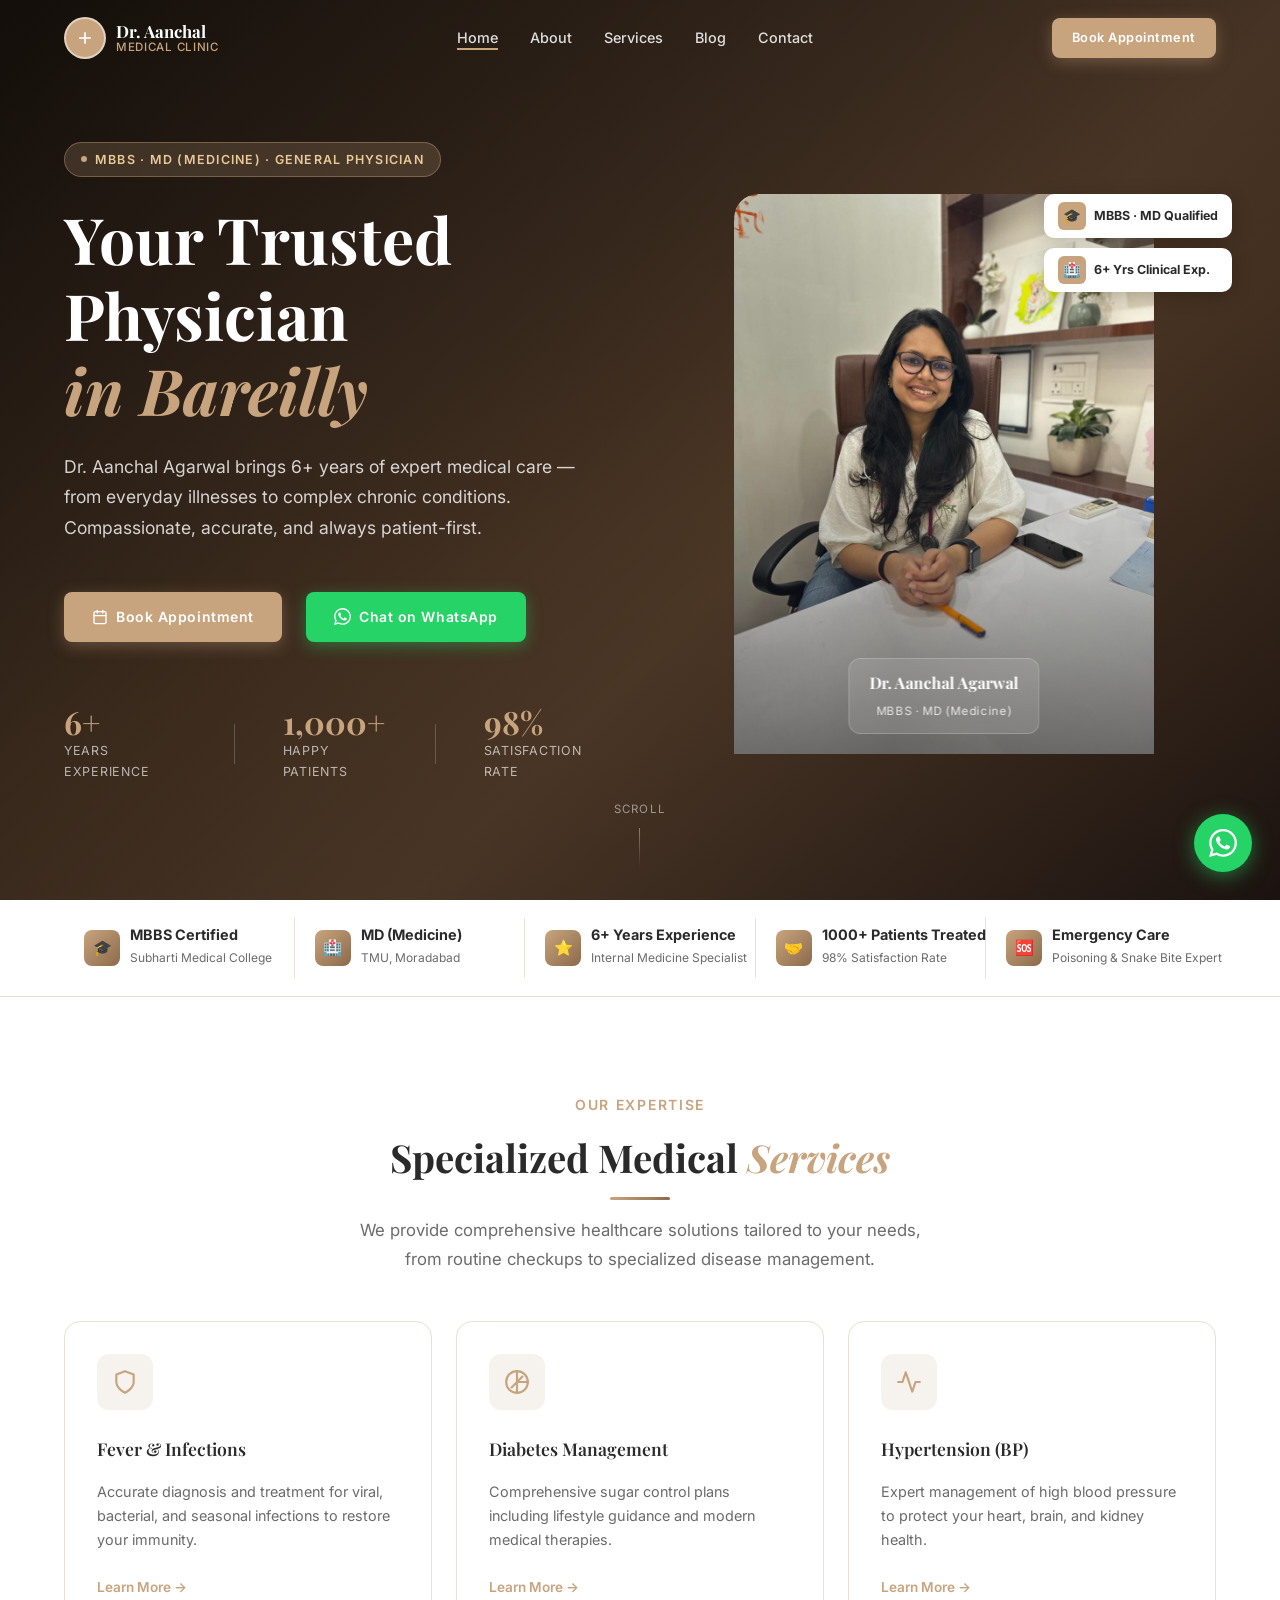
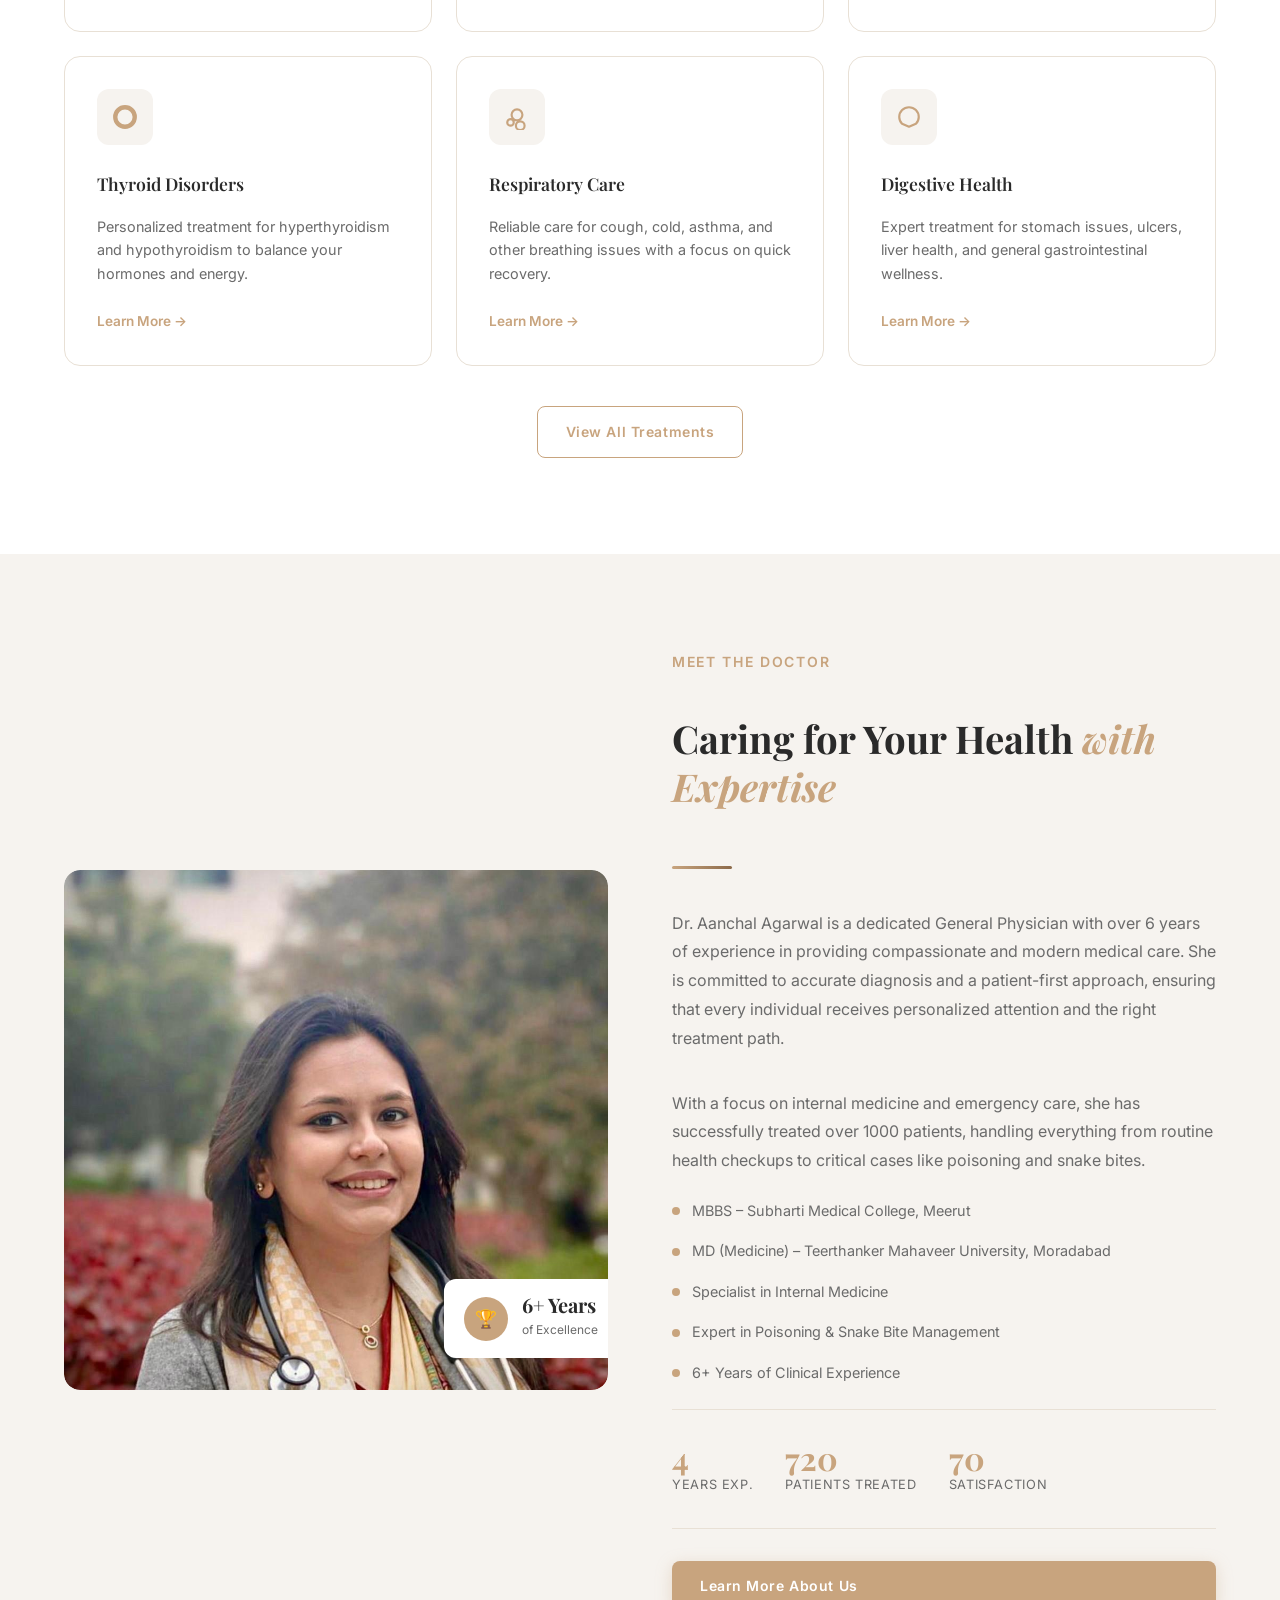
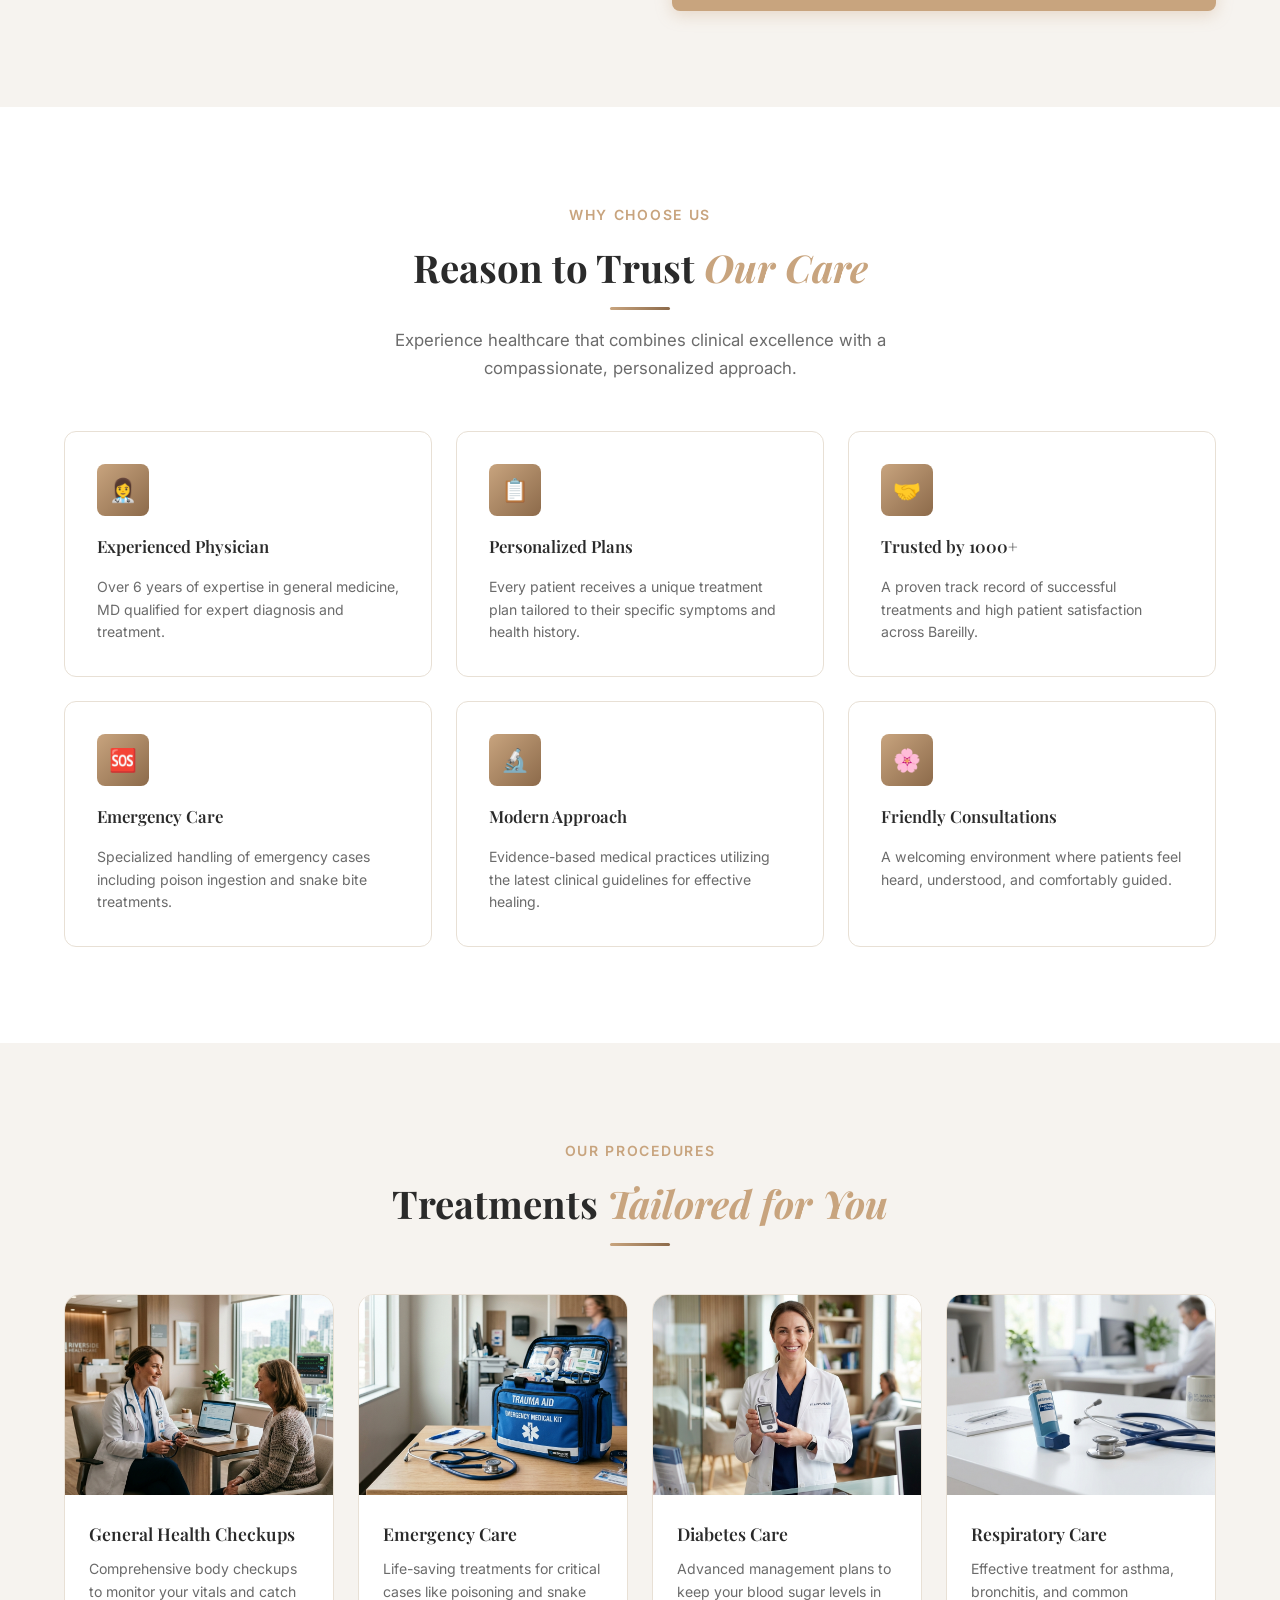
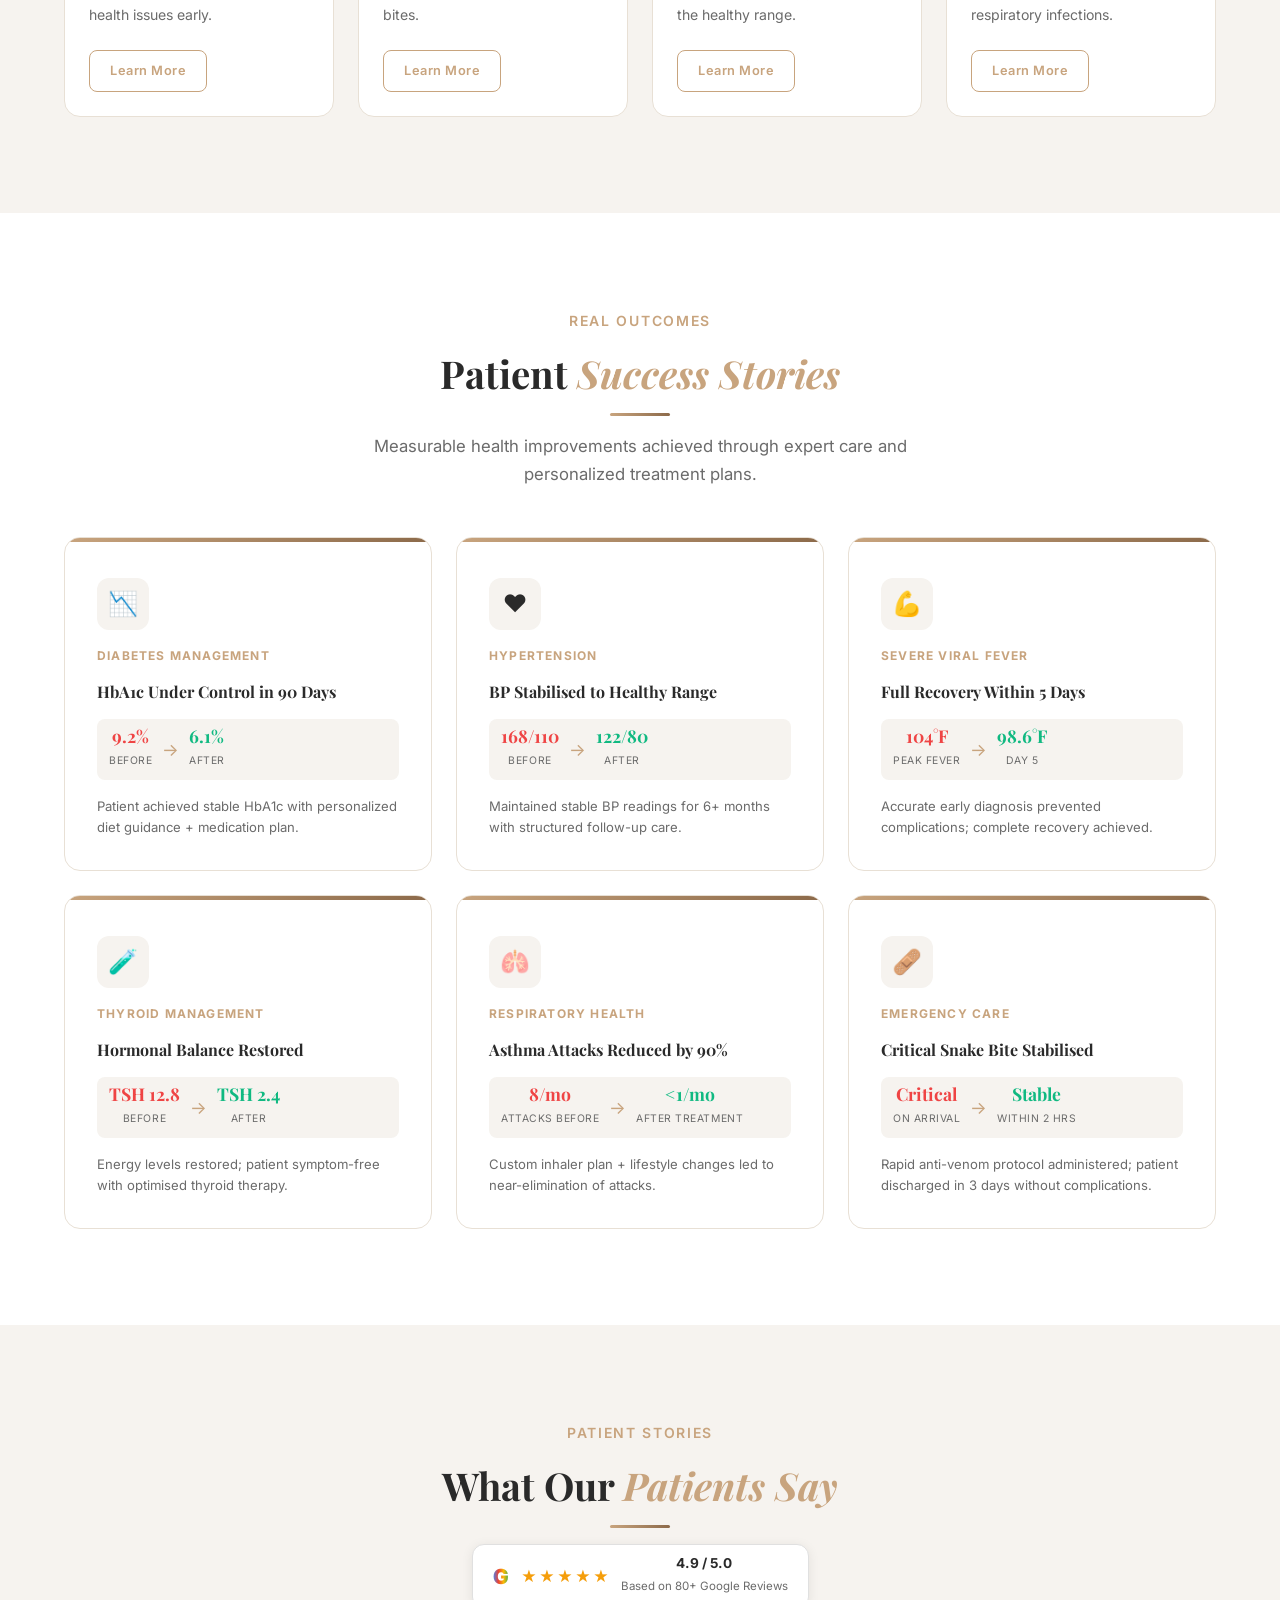
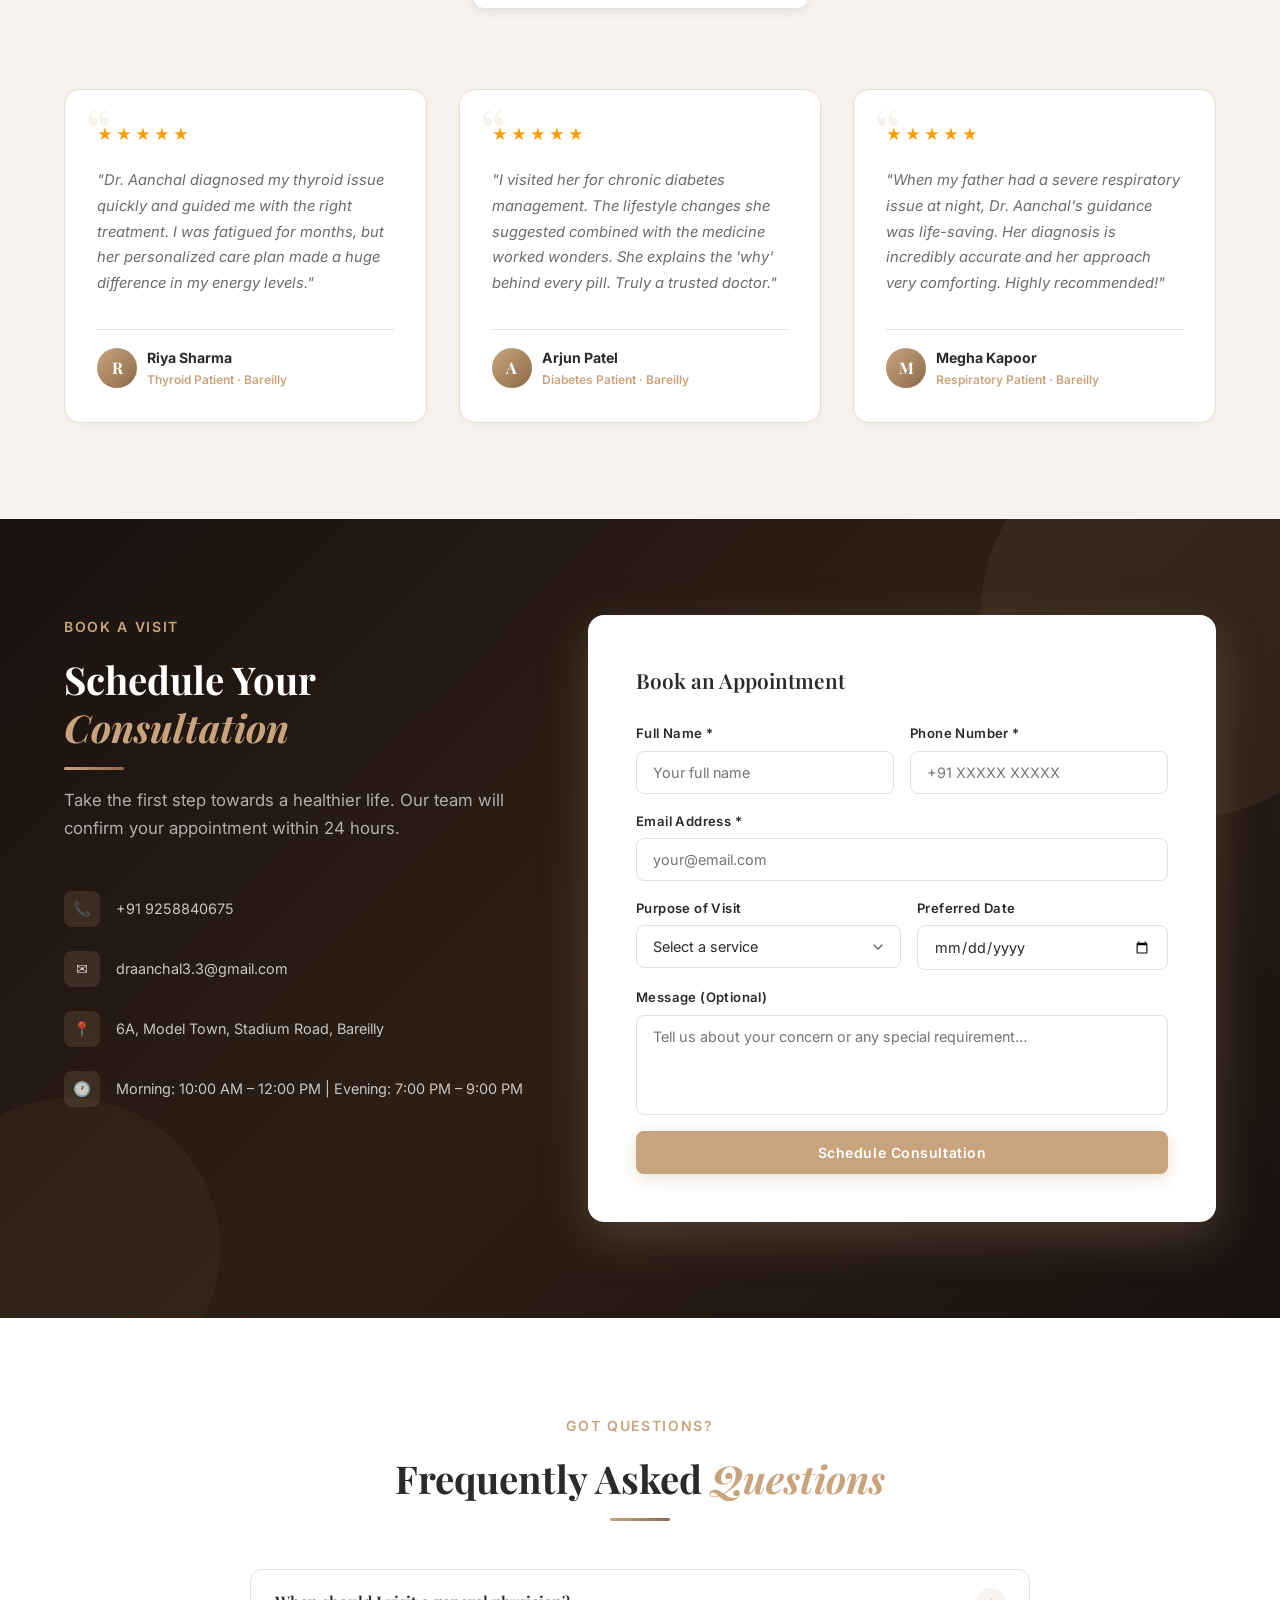
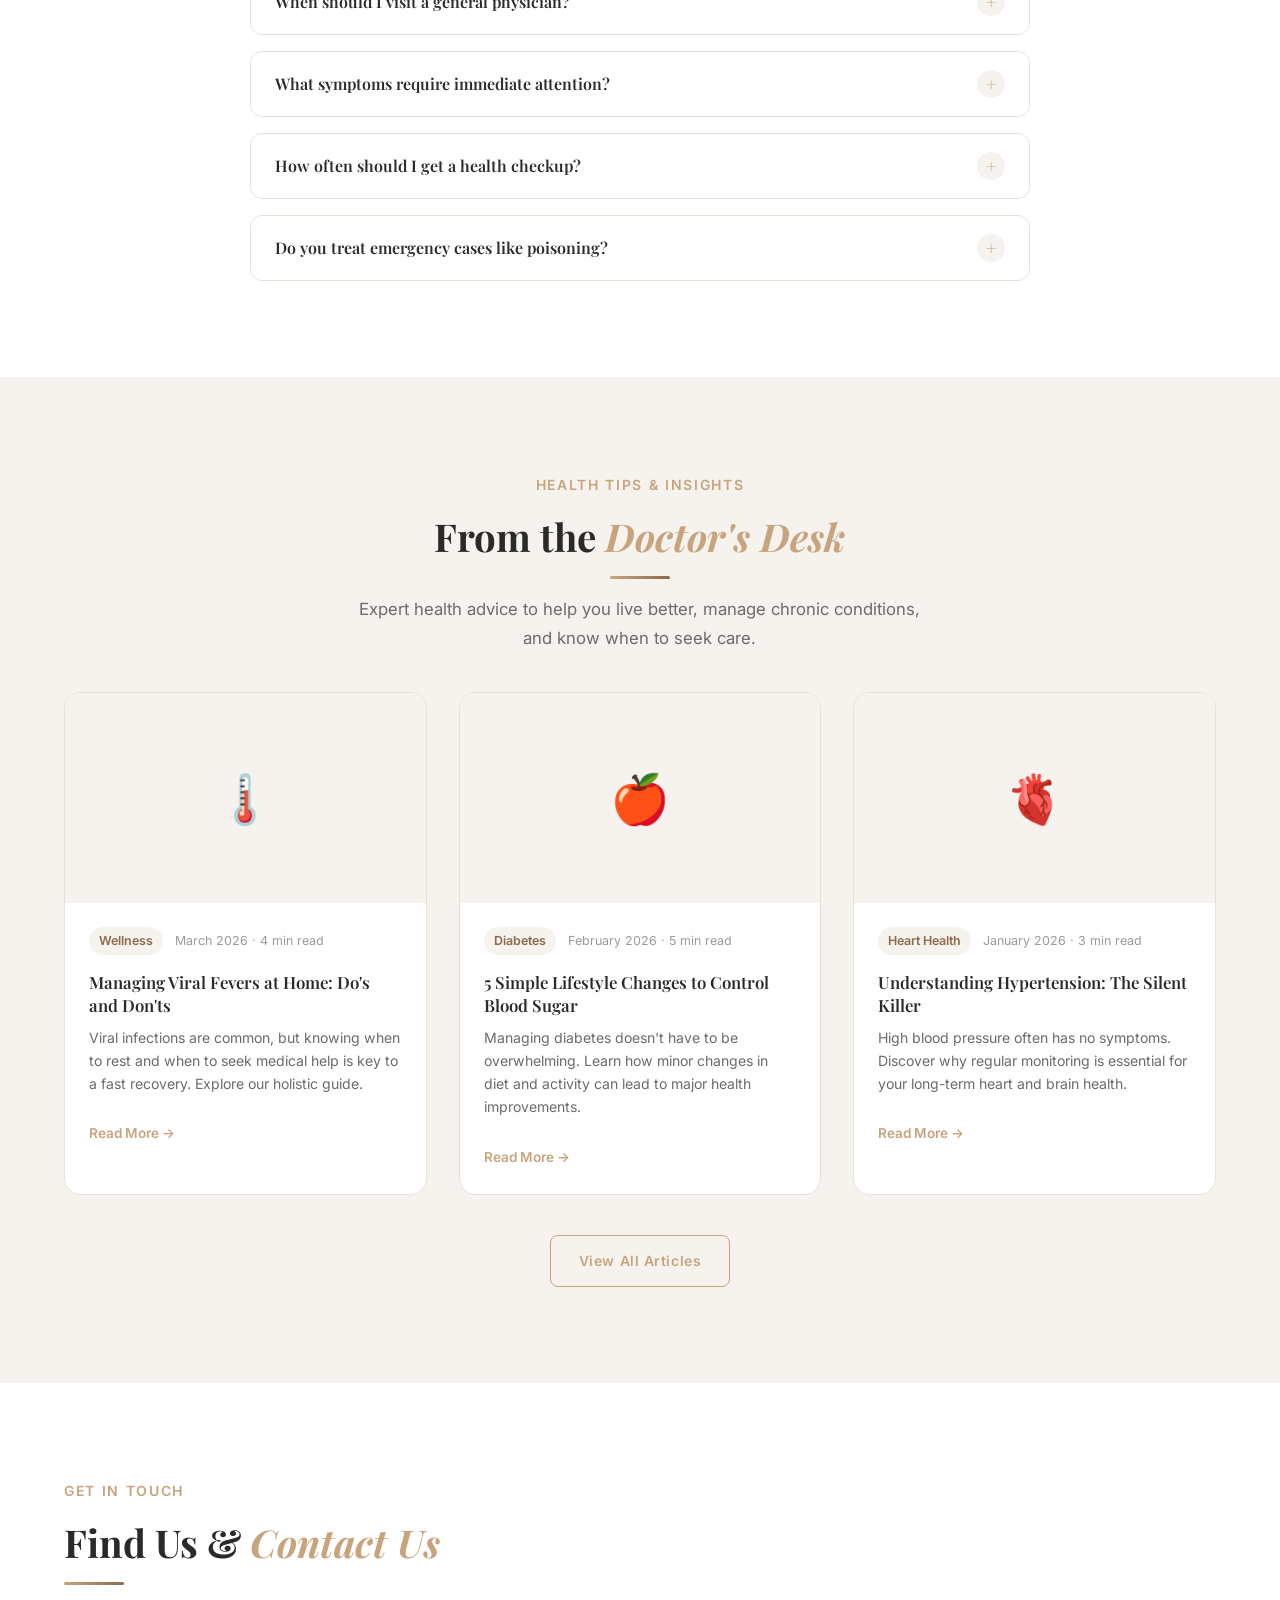
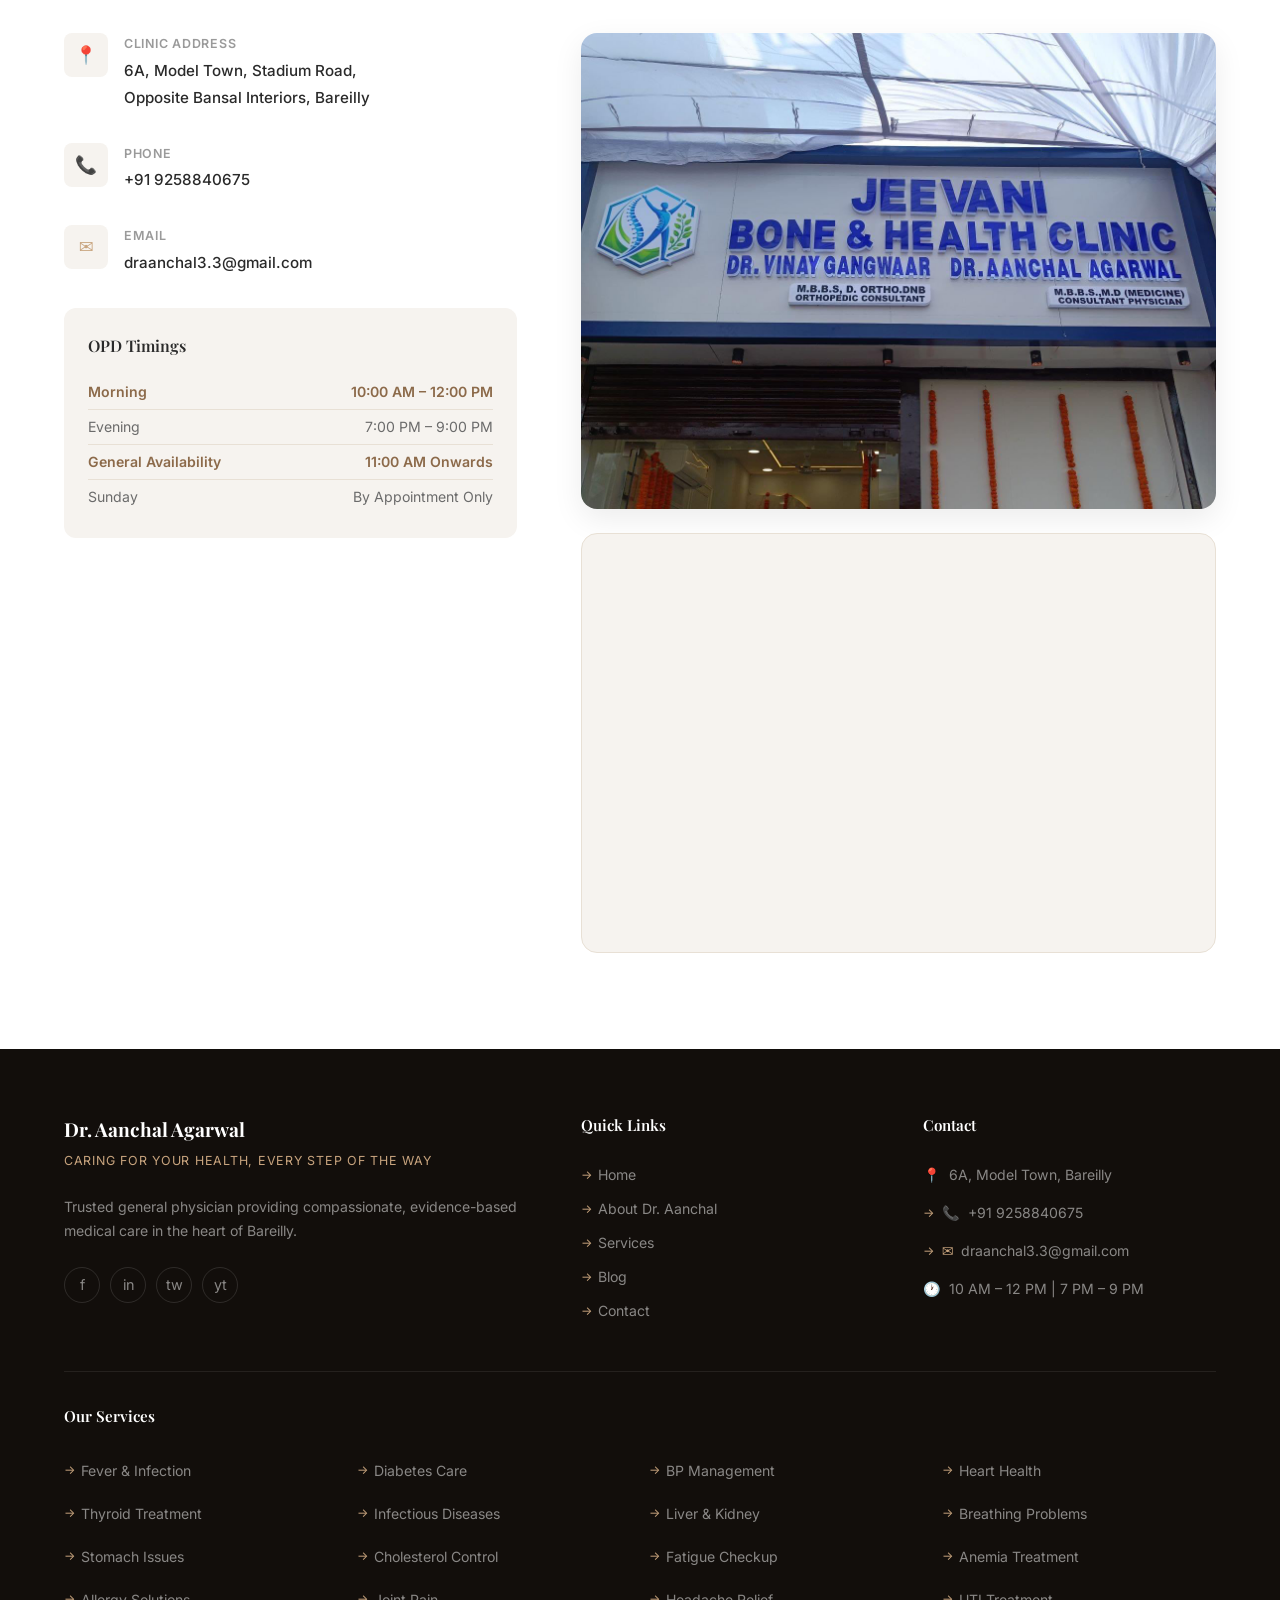
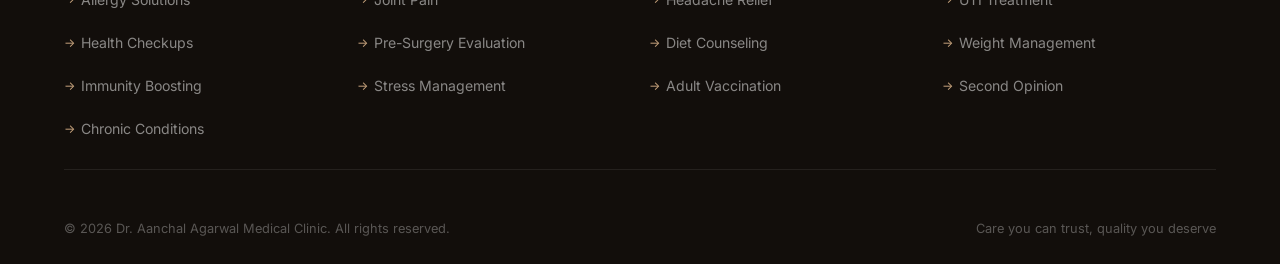
==== commit 0b2fefed: "fix: correct Bareilly map address, trust strip single-line layout" ====
--- a/index.html
+++ b/index.html
@@ -986,11 +986,11 @@
         <img src="assets/images/aanchal_clinic.jpeg" alt="Dr. Aanchal Medical Clinic, Bareilly" style="width:100%; height:auto; border-radius:16px; box-shadow:0 10px 30px rgba(0,0,0,0.08);" />
         <div class="map-placeholder" style="height:420px; width:100%; border-radius:16px; overflow:hidden;">
           <iframe
-            src="https://www.google.com/maps/embed?pb=!1m18!1m12!1m3!1d3502.1!2d77.2!3d28.6!2m3!1f0!2f0!3f0!3m2!1i1024!2i768!4f13.1!3m3!1m2!1s0x0%3A0x0!2zMjjCsDM2JzAwLjAiTiA3N8KwMTInMDAuMCJF!5e0!3m2!1sen!2sin!4v1234567890"
+            src="https://www.google.com/maps/embed?pb=!1m18!1m12!1m3!1d3497.1234567890!2d79.4304!3d28.3670!2m3!1f0!2f0!3f0!3m2!1i1024!2i768!4f13.1!3m3!1m2!1s0x39a00716e4b6a305%3A0x8f3fb4b3c3e6c4e5!2sModel%20Town%2C%20Bareilly%2C%20Uttar%20Pradesh%20243005!5e0!3m2!1sen!2sin!4v1714066800000!5m2!1sen!2sin"
             loading="lazy"
             allowfullscreen
             referrerpolicy="no-referrer-when-downgrade"
-            title="Dr. Aanchal Medical Clinic Location"
+            title="Dr. Aanchal Medical Clinic Location – B-6, Model Town, Bareilly"
             style="width:100%;height:100%;border:none;border-radius:16px;"
           ></iframe>
         </div>
--- a/assets/css/styles.css
+++ b/assets/css/styles.css
@@ -2185,18 +2185,20 @@
   padding: 0 var(--sp-3);
   display: flex;
   align-items: center;
-  justify-content: center;
+  justify-content: space-between;
   gap: 0;
-  flex-wrap: wrap;
+  flex-wrap: nowrap;
 }
 
 .trust-item {
   display: flex;
   align-items: center;
   gap: 10px;
-  padding: 8px 28px;
+  padding: 8px 20px;
   border-right: 1px solid var(--color-border);
-  flex-shrink: 0;
+  flex: 1;
+  min-width: 0;
+  white-space: nowrap;
 }
 
 .trust-item:last-child { border-right: none; }
